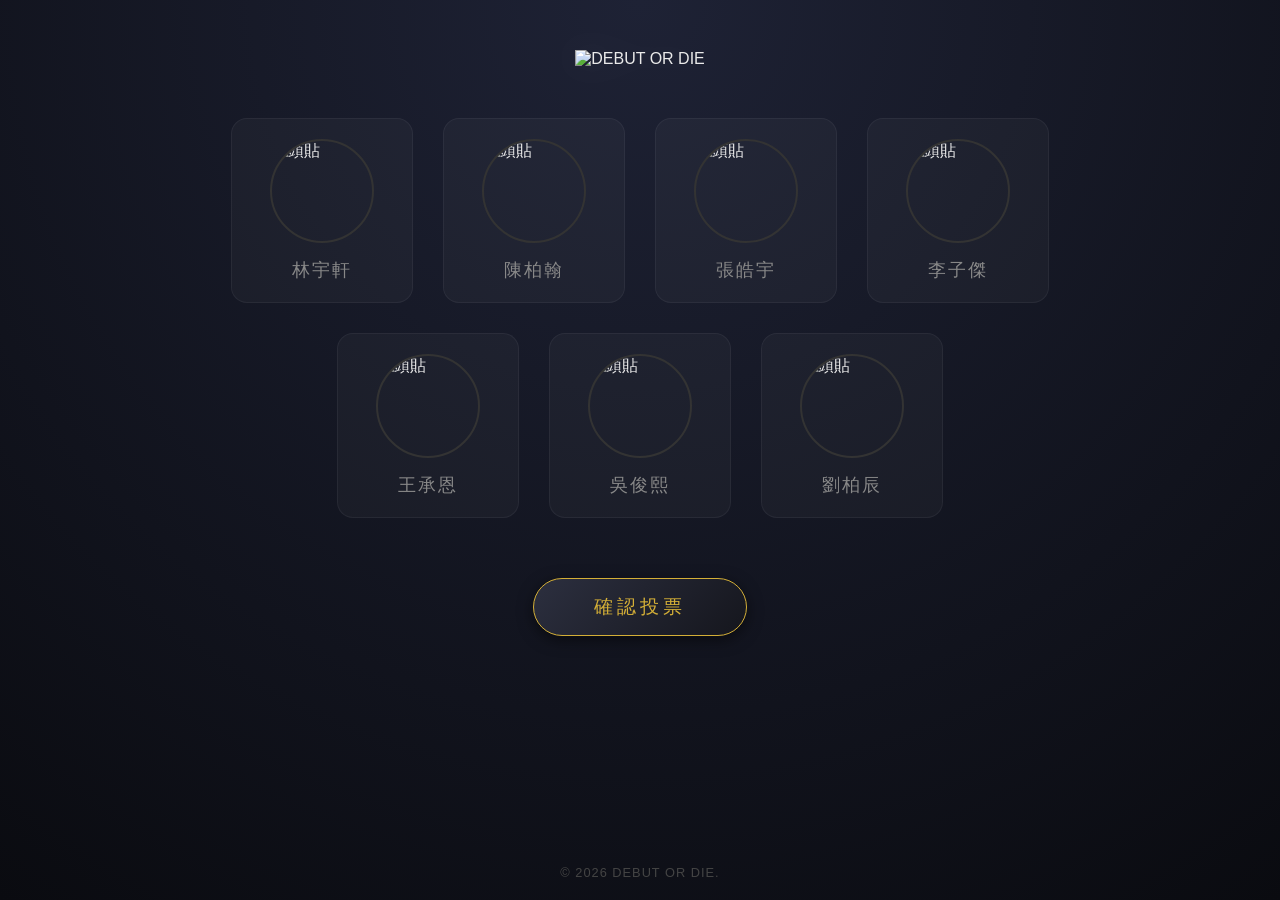
==== index.html @ 465e1728 "Update index.html" ====
<!DOCTYPE html>
<html lang="zh-TW">
<head>
    <meta charset="UTF-8">
    <meta name="viewport" content="width=device-width, initial-scale=1.0">
    <title>DEBUT OR DIE - 官方投票通道</title>
    <style>
        /* 全局設定與高級深色背景 */
        body {
            margin: 0;
            padding: 0;
            background: radial-gradient(circle at top, #1e2235, #0a0b10);
            color: #eaeaea;
            font-family: 'Helvetica Neue', 'PingFang TC', '微軟正黑體', sans-serif;
            min-height: 100vh;
            display: flex;
            flex-direction: column;
            align-items: center;
        }

        /* 頂部 Logo */
        .logo-container {
            margin-top: 50px;
            margin-bottom: 30px;
            text-align: center;
        }
        .logo-container img {
            max-width: 350px;
            width: 90%;
            filter: drop-shadow(0 0 20px rgba(255, 255, 255, 0.1));
        }

        /* 投票區塊 */
        .voting-grid {
            display: flex;
            flex-wrap: wrap;
            justify-content: center;
            gap: 30px;
            max-width: 900px;
            padding: 20px;
        }

        /* 練習生卡片 */
        .candidate {
            display: flex;
            flex-direction: column;
            align-items: center;
            background: rgba(255, 255, 255, 0.03);
            border: 1px solid rgba(255, 255, 255, 0.05);
            border-radius: 16px;
            padding: 20px;
            cursor: pointer;
            width: 140px;
            transition: all 0.4s cubic-bezier(0.25, 0.8, 0.25, 1);
        }

        /* 頭貼 */
        .avatar {
            width: 100px;
            height: 100px;
            border-radius: 50%;
            object-fit: cover;
            border: 2px solid #333;
            margin-bottom: 15px;
            transition: all 0.3s ease;
            filter: grayscale(30%);
        }

        /* 名字 */
        .name {
            font-size: 1.1rem;
            letter-spacing: 2px;
            font-weight: 500;
            color: #888;
            transition: all 0.3s ease;
        }

        /* 🎯 選中狀態：深色陰影與高光 */
        .candidate.selected {
            background: rgba(10, 15, 30, 0.8);
            border-color: rgba(255, 255, 255, 0.2);
            transform: translateY(-5px) scale(1.05);
            /* 深色立體陰影 */
            box-shadow: 
                0 15px 35px rgba(0, 0, 0, 0.9), 
                inset 0 0 20px rgba(0, 0, 0, 0.8);
        }

        .candidate.selected .avatar {
            border-color: #d4af37; /* 質感金色邊框 */
            filter: grayscale(0%);
            box-shadow: 0 0 15px rgba(212, 175, 55, 0.4);
        }

        .candidate.selected .name {
            color: #fff;
            text-shadow: 0 0 8px rgba(255, 255, 255, 0.5);
            font-weight: bold;
        }

        /* 懸停效果 (未選中時) */
        .candidate:hover:not(.selected) {
            background: rgba(255, 255, 255, 0.08);
            transform: translateY(-2px);
        }

        /* 送出按鈕 */
        .submit-btn {
            margin-top: 40px;
            margin-bottom: 60px;
            padding: 15px 60px;
            font-size: 1.2rem;
            letter-spacing: 4px;
            background: linear-gradient(135deg, #2c2f3f, #15161d);
            color: #d4af37;
            border: 1px solid #d4af37;
            border-radius: 30px;
            cursor: pointer;
            transition: all 0.3s ease;
            box-shadow: 0 4px 15px rgba(0, 0, 0, 0.5);
        }

        .submit-btn:hover {
            background: linear-gradient(135deg, #383c50, #1b1d26);
            box-shadow: 0 0 20px rgba(212, 175, 55, 0.3);
            transform: scale(1.02);
        }
        
        .submit-btn:disabled {
            background: #222;
            color: #555;
            border-color: #333;
            cursor: not-allowed;
            box-shadow: none;
            transform: none;
        }

        /* 底部與隱藏機關 */
        .footer {
            margin-top: auto;
            padding-bottom: 20px;
            font-size: 0.8rem;
            color: #444;
            letter-spacing: 1px;
        }

        .secret-trigger {
            cursor: default;
            user-select: none;
        }
    </style>
</head>
<body>

    <!-- 頂部 Logo 區塊 -->
    <div class="logo-container">
        <img src="image_b3a477.png" alt="DEBUT OR DIE">
    </div>

    <!-- 7位練習生投票區 -->
    <div class="voting-grid">
        <div class="candidate" onclick="toggleSelection(this, '林宇軒')">
            <img src="https://images.unsplash.com/photo-1506794778202-cad84cf45f1d?w=200&h=200&fit=crop" class="avatar" alt="頭貼">
            <div class="name">林宇軒</div>
        </div>
        <div class="candidate" onclick="toggleSelection(this, '陳柏翰')">
            <img src="https://images.unsplash.com/photo-1500648767791-00dcc994a43e?w=200&h=200&fit=crop" class="avatar" alt="頭貼">
            <div class="name">陳柏翰</div>
        </div>
        <div class="candidate" onclick="toggleSelection(this, '張皓宇')">
            <img src="https://images.unsplash.com/photo-1519085360753-af0119f7cbe7?w=200&h=200&fit=crop" class="avatar" alt="頭貼">
            <div class="name">張皓宇</div>
        </div>
        <div class="candidate" onclick="toggleSelection(this, '李子傑')">
            <img src="https://images.unsplash.com/photo-1492562080023-ab3db95bfbce?w=200&h=200&fit=crop" class="avatar" alt="頭貼">
            <div class="name">李子傑</div>
        </div>
        <div class="candidate" onclick="toggleSelection(this, '王承恩')">
            <img src="https://images.unsplash.com/photo-1539571696357-5a69c17a67c6?w=200&h=200&fit=crop" class="avatar" alt="頭貼">
            <div class="name">王承恩</div>
        </div>
        <div class="candidate" onclick="toggleSelection(this, '吳俊熙')">
            <img src="https://images.unsplash.com/photo-1507003211169-0a1dd7228f2d?w=200&h=200&fit=crop" class="avatar" alt="頭貼">
            <div class="name">吳俊熙</div>
        </div>
        <div class="candidate" onclick="toggleSelection(this, '劉柏辰')">
            <img src="https://images.unsplash.com/photo-1480455624313-e29b44bbfde1?w=200&h=200&fit=crop" class="avatar" alt="頭貼">
            <div class="name">劉柏辰</div>
        </div>
    </div>

    <!-- 送出按鈕 -->
    <button class="submit-btn" onclick="submitVote()">確認投票</button>

    <!-- 底部版權宣告與隱藏機關 -->
    <div class="footer">
        © 2026 DEBUT OR DIE<span class="secret-trigger" id="secretDot">.</span>
    </div>

    <!-- 🌟 這裡是 Firebase 連線的核心邏輯 -->
    <script type="module">
        // 使用 CDN 載入 Firebase (採用最新 v12 版本相容寫法)
        import { initializeApp } from "https://www.gstatic.com/firebasejs/12.19.0/firebase-app.js";
        import { getFirestore, collection, addDoc } from "https://www.gstatic.com/firebasejs/12.19.0/firebase-firestore.js";

        // ⚠️⚠️⚠️ 請將這裡替換成你在 Firebase 後台取得的專屬設定檔！⚠️⚠️⚠️
        const firebaseConfig = {
        apiKey: "AIzaSyBHLaB5pg-7MFIUg1QnUjP2rWFTmsaTjss",
        authDomain: "debut-or-die-vote.firebaseapp.com",
        projectId: "debut-or-die-vote",
        storageBucket: "debut-or-die-vote.firebasestorage.app",
        messagingSenderId: "1015987389069",
        appId: "1:1015987389069:web:52bd3bdf02e246028b58c4",
        measurementId: "G-8W7WJYM8WP"
       };

        // 初始化 Firebase
        const app = initializeApp(firebaseConfig);
        const db = getFirestore(app);

        // 網頁互動變數
        let selectedCandidate = null;

        // 綁定點擊事件到全域 (因為使用 type="module")
        window.toggleSelection = function(element, name) {
            const allCandidates = document.querySelectorAll('.candidate');
            allCandidates.forEach(el => el.classList.remove('selected'));
            element.classList.add('selected');
            selectedCandidate = name;
        }

        // 送出選票寫入資料庫
        window.submitVote = async function() {
            if (!selectedCandidate) {
                alert("請先選擇一位練習生！");
                return;
            }

            const btn = document.querySelector('.submit-btn');
            const originalText = btn.innerText;

            try {
                // 狀態改為傳送中
                btn.innerText = "投票傳送中...";
                btn.disabled = true;

                // 將票數寫入 Firebase 的 "votes" 集合中
                await addDoc(collection(db, "votes"), {
                    selection: selectedCandidate,
                    timestamp: new Date()
                });
                
                alert(`投票成功！您已將寶貴的一票投給了：${selectedCandidate}`);
                
                // 投完票後狀態
                btn.innerText = "已完成投票";
                selectedCandidate = null;
                document.querySelectorAll('.candidate').forEach(el => {
                    el.classList.remove('selected');
                    el.style.pointerEvents = 'none'; // 讓選項不能再被點擊
                });

            } catch (e) {
                console.error("投票失敗: ", e);
                alert("連線發生錯誤，請稍後再試！或請檢查 Firebase 設定是否正確。");
                btn.innerText = originalText;
                btn.disabled = false;
            }
        }

        // 🕵️‍♂️️ 隱藏後台登入機關 (連點3次句號觸發)
        let clickCount = 0;
        let clickTimer;
        document.getElementById('secretDot').addEventListener('click', function(e) {
            clickCount++;
            if (clickCount === 1) {
                clickTimer = setTimeout(() => { clickCount = 0; }, 1000);
            }
            if (clickCount === 3) {
                clearTimeout(clickTimer);
                clickCount = 0;
                const password = prompt("⚠️ 系統後台管理\n請輸入存取密碼：");
                if (password === "admin123") {
                    alert("登入成功！即將為您開啟資料庫。");
                    // 密碼正確直接帶往 Firebase 控制台
                    window.open("https://console.firebase.google.com/", "_blank");
                } else if (password !== null) {
                    alert("密碼錯誤，拒絕存取。");
                }
            }
        });
    </script>
</body>
</html>
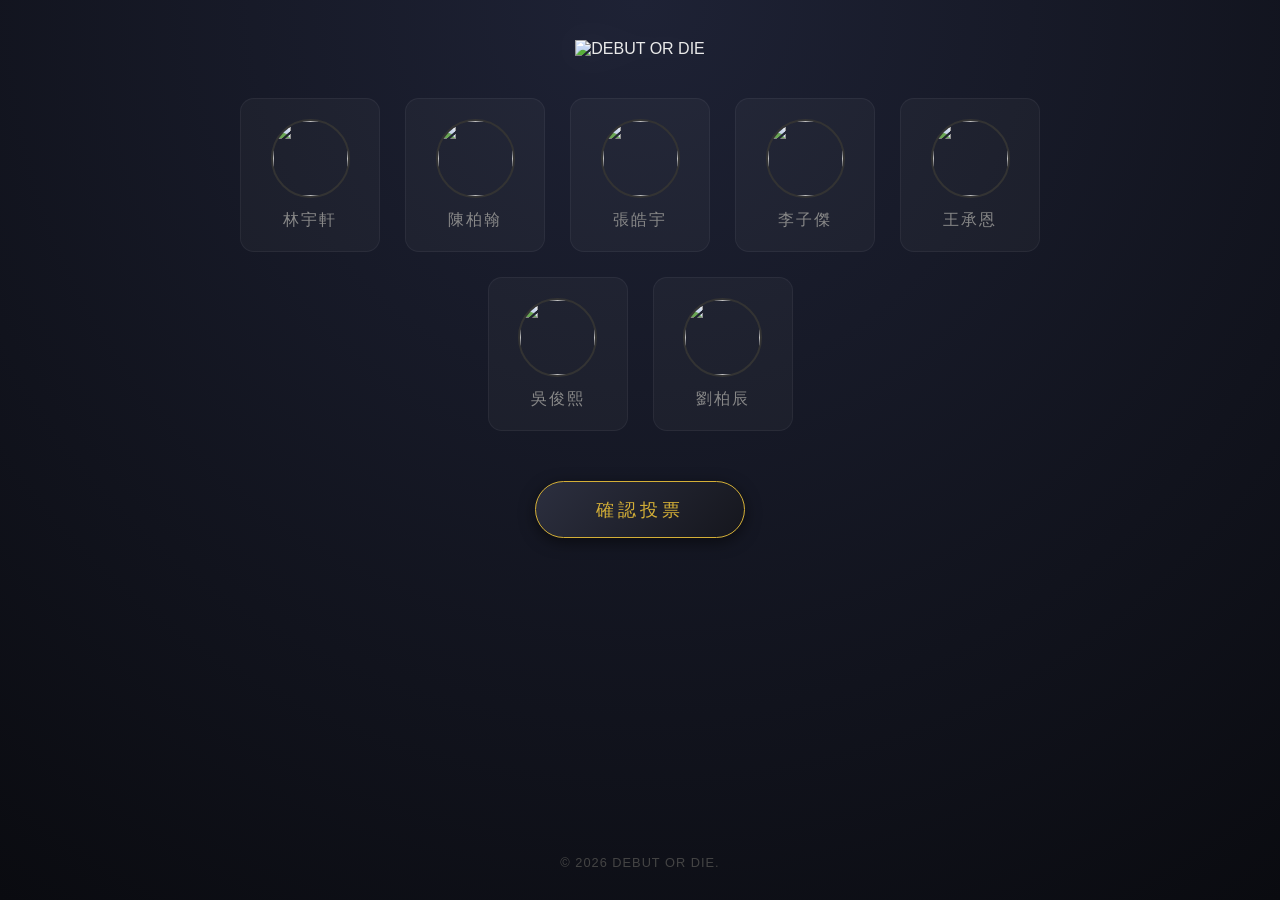
==== commit 97be2ade: "Update index.html" ====
--- a/index.html
+++ b/index.html
@@ -2,31 +2,36 @@
 <html lang="zh-TW">
 <head>
     <meta charset="UTF-8">
-    <meta name="viewport" content="width=device-width, initial-scale=1.0">
+    <meta name="viewport" content="width=device-width, initial-scale=1.0, maximum-scale=1.0, user-scalable=no">
     <title>DEBUT OR DIE - 官方投票通道</title>
+    <!-- 引入 Chart.js 畫圖表 -->
+    <script src="https://cdn.jsdelivr.net/npm/chart.js"></script>
     <style>
         /* 全局設定與高級深色背景 */
         body {
             margin: 0;
             padding: 0;
             background: radial-gradient(circle at top, #1e2235, #0a0b10);
+            background-attachment: fixed;
             color: #eaeaea;
             font-family: 'Helvetica Neue', 'PingFang TC', '微軟正黑體', sans-serif;
             min-height: 100vh;
             display: flex;
             flex-direction: column;
             align-items: center;
+            overflow-x: hidden;
         }
 
         /* 頂部 Logo */
         .logo-container {
-            margin-top: 50px;
-            margin-bottom: 30px;
+            margin-top: 40px;
+            margin-bottom: 20px;
             text-align: center;
+            width: 100%;
         }
         .logo-container img {
-            max-width: 350px;
-            width: 90%;
+            max-width: 320px;
+            width: 85%;
             filter: drop-shadow(0 0 20px rgba(255, 255, 255, 0.1));
         }
 
@@ -35,9 +40,11 @@
             display: flex;
             flex-wrap: wrap;
             justify-content: center;
-            gap: 30px;
+            gap: 12px;
+            width: 100%;
             max-width: 900px;
-            padding: 20px;
+            padding: 15px;
+            box-sizing: border-box;
         }
 
         /* 練習生卡片 */
@@ -47,49 +54,47 @@
             align-items: center;
             background: rgba(255, 255, 255, 0.03);
             border: 1px solid rgba(255, 255, 255, 0.05);
-            border-radius: 16px;
-            padding: 20px;
+            border-radius: 14px;
+            padding: 15px 5px;
             cursor: pointer;
-            width: 140px;
-            transition: all 0.4s cubic-bezier(0.25, 0.8, 0.25, 1);
-        }
-
-        /* 頭貼 */
+            width: calc(50% - 6px); 
+            max-width: 160px;
+            box-sizing: border-box;
+            transition: all 0.3s cubic-bezier(0.25, 0.8, 0.25, 1);
+            -webkit-tap-highlight-color: transparent;
+            user-select: none; 
+        }
+
         .avatar {
-            width: 100px;
-            height: 100px;
+            width: 75px;
+            height: 75px;
             border-radius: 50%;
             object-fit: cover;
             border: 2px solid #333;
-            margin-bottom: 15px;
+            margin-bottom: 12px;
             transition: all 0.3s ease;
             filter: grayscale(30%);
         }
 
-        /* 名字 */
         .name {
-            font-size: 1.1rem;
+            font-size: 1rem;
             letter-spacing: 2px;
             font-weight: 500;
             color: #888;
             transition: all 0.3s ease;
         }
 
-        /* 🎯 選中狀態：深色陰影與高光 */
         .candidate.selected {
-            background: rgba(10, 15, 30, 0.8);
+            background: rgba(10, 15, 30, 0.85);
             border-color: rgba(255, 255, 255, 0.2);
-            transform: translateY(-5px) scale(1.05);
-            /* 深色立體陰影 */
-            box-shadow: 
-                0 15px 35px rgba(0, 0, 0, 0.9), 
-                inset 0 0 20px rgba(0, 0, 0, 0.8);
+            transform: translateY(-4px) scale(1.02);
+            box-shadow: 0 12px 25px rgba(0, 0, 0, 0.9), inset 0 0 15px rgba(0, 0, 0, 0.8);
         }
 
         .candidate.selected .avatar {
-            border-color: #d4af37; /* 質感金色邊框 */
+            border-color: #d4af37;
             filter: grayscale(0%);
-            box-shadow: 0 0 15px rgba(212, 175, 55, 0.4);
+            box-shadow: 0 0 15px rgba(212, 175, 55, 0.5);
         }
 
         .candidate.selected .name {
@@ -98,18 +103,14 @@
             font-weight: bold;
         }
 
-        /* 懸停效果 (未選中時) */
-        .candidate:hover:not(.selected) {
-            background: rgba(255, 255, 255, 0.08);
-            transform: translateY(-2px);
-        }
-
         /* 送出按鈕 */
         .submit-btn {
-            margin-top: 40px;
-            margin-bottom: 60px;
-            padding: 15px 60px;
-            font-size: 1.2rem;
+            margin-top: 30px;
+            margin-bottom: 40px;
+            width: 85%;
+            max-width: 350px;
+            padding: 16px 0;
+            font-size: 1.15rem;
             letter-spacing: 4px;
             background: linear-gradient(135deg, #2c2f3f, #15161d);
             color: #d4af37;
@@ -118,35 +119,65 @@
             cursor: pointer;
             transition: all 0.3s ease;
             box-shadow: 0 4px 15px rgba(0, 0, 0, 0.5);
-        }
-
-        .submit-btn:hover {
-            background: linear-gradient(135deg, #383c50, #1b1d26);
-            box-shadow: 0 0 20px rgba(212, 175, 55, 0.3);
-            transform: scale(1.02);
-        }
-        
+            -webkit-tap-highlight-color: transparent;
+        }
+
+        .submit-btn:active { transform: scale(0.97); }
         .submit-btn:disabled {
-            background: #222;
-            color: #555;
-            border-color: #333;
-            cursor: not-allowed;
-            box-shadow: none;
-            transform: none;
-        }
-
-        /* 底部與隱藏機關 */
+            background: #222; color: #555; border-color: #333;
+            cursor: not-allowed; box-shadow: none; transform: none;
+        }
+
         .footer {
             margin-top: auto;
-            padding-bottom: 20px;
+            padding-bottom: 30px;
             font-size: 0.8rem;
             color: #444;
             letter-spacing: 1px;
         }
-
-        .secret-trigger {
-            cursor: default;
-            user-select: none;
+        .secret-trigger { cursor: default; user-select: none; }
+
+        /* 📊 隱藏的後台數據面板 (預設隱藏) */
+        #adminPanel {
+            display: none; /* 預設隱藏 */
+            position: fixed;
+            top: 0; left: 0; width: 100%; height: 100%;
+            background: rgba(10, 11, 16, 0.98);
+            z-index: 9999;
+            flex-direction: column;
+            align-items: center;
+            justify-content: center;
+            padding: 20px;
+            box-sizing: border-box;
+        }
+        .admin-header {
+            color: #d4af37;
+            font-size: 1.5rem;
+            margin-bottom: 20px;
+            letter-spacing: 3px;
+        }
+        .chart-container {
+            width: 100%;
+            max-width: 500px;
+            background: rgba(255, 255, 255, 0.05);
+            padding: 15px;
+            border-radius: 15px;
+            border: 1px solid rgba(212, 175, 55, 0.3);
+        }
+        .close-admin-btn {
+            margin-top: 30px;
+            padding: 10px 30px;
+            background: transparent;
+            color: #aaa;
+            border: 1px solid #555;
+            border-radius: 20px;
+            font-size: 1rem;
+        }
+
+        @media (min-width: 600px) {
+            .voting-grid { gap: 25px; padding: 20px; }
+            .candidate { width: 140px; padding: 20px; }
+            .submit-btn { width: auto; padding: 15px 60px; }
         }
     </style>
 </head>
@@ -160,115 +191,106 @@
     <!-- 7位練習生投票區 -->
     <div class="voting-grid">
         <div class="candidate" onclick="toggleSelection(this, '林宇軒')">
-            <img src="https://images.unsplash.com/photo-1506794778202-cad84cf45f1d?w=200&h=200&fit=crop" class="avatar" alt="頭貼">
+            <img src="https://images.unsplash.com/photo-1506794778202-cad84cf45f1d?w=200&h=200&fit=crop" class="avatar">
             <div class="name">林宇軒</div>
         </div>
         <div class="candidate" onclick="toggleSelection(this, '陳柏翰')">
-            <img src="https://images.unsplash.com/photo-1500648767791-00dcc994a43e?w=200&h=200&fit=crop" class="avatar" alt="頭貼">
+            <img src="https://images.unsplash.com/photo-1500648767791-00dcc994a43e?w=200&h=200&fit=crop" class="avatar">
             <div class="name">陳柏翰</div>
         </div>
         <div class="candidate" onclick="toggleSelection(this, '張皓宇')">
-            <img src="https://images.unsplash.com/photo-1519085360753-af0119f7cbe7?w=200&h=200&fit=crop" class="avatar" alt="頭貼">
+            <img src="https://images.unsplash.com/photo-1519085360753-af0119f7cbe7?w=200&h=200&fit=crop" class="avatar">
             <div class="name">張皓宇</div>
         </div>
         <div class="candidate" onclick="toggleSelection(this, '李子傑')">
-            <img src="https://images.unsplash.com/photo-1492562080023-ab3db95bfbce?w=200&h=200&fit=crop" class="avatar" alt="頭貼">
+            <img src="https://images.unsplash.com/photo-1492562080023-ab3db95bfbce?w=200&h=200&fit=crop" class="avatar">
             <div class="name">李子傑</div>
         </div>
         <div class="candidate" onclick="toggleSelection(this, '王承恩')">
-            <img src="https://images.unsplash.com/photo-1539571696357-5a69c17a67c6?w=200&h=200&fit=crop" class="avatar" alt="頭貼">
+            <img src="https://images.unsplash.com/photo-1539571696357-5a69c17a67c6?w=200&h=200&fit=crop" class="avatar">
             <div class="name">王承恩</div>
         </div>
         <div class="candidate" onclick="toggleSelection(this, '吳俊熙')">
-            <img src="https://images.unsplash.com/photo-1507003211169-0a1dd7228f2d?w=200&h=200&fit=crop" class="avatar" alt="頭貼">
+            <img src="https://images.unsplash.com/photo-1507003211169-0a1dd7228f2d?w=200&h=200&fit=crop" class="avatar">
             <div class="name">吳俊熙</div>
         </div>
         <div class="candidate" onclick="toggleSelection(this, '劉柏辰')">
-            <img src="https://images.unsplash.com/photo-1480455624313-e29b44bbfde1?w=200&h=200&fit=crop" class="avatar" alt="頭貼">
+            <img src="https://images.unsplash.com/photo-1480455624313-e29b44bbfde1?w=200&h=200&fit=crop" class="avatar">
             <div class="name">劉柏辰</div>
         </div>
     </div>
 
-    <!-- 送出按鈕 -->
     <button class="submit-btn" onclick="submitVote()">確認投票</button>
 
-    <!-- 底部版權宣告與隱藏機關 -->
     <div class="footer">
         © 2026 DEBUT OR DIE<span class="secret-trigger" id="secretDot">.</span>
     </div>
 
-    <!-- 🌟 這裡是 Firebase 連線的核心邏輯 -->
+    <!-- 📊 隱藏的後台數據面板 -->
+    <div id="adminPanel">
+        <div class="admin-header">即時得票數據</div>
+        <div class="chart-container">
+            <canvas id="voteChart"></canvas>
+        </div>
+        <button class="close-admin-btn" onclick="closeAdminPanel()">關閉面板</button>
+    </div>
+
+    <!-- 🌟 Firebase 連線邏輯 -->
     <script type="module">
-        // 使用 CDN 載入 Firebase (採用最新 v12 版本相容寫法)
+        // 注意：這裡多引入了 getDocs 來讀取資料庫
         import { initializeApp } from "https://www.gstatic.com/firebasejs/12.19.0/firebase-app.js";
-        import { getFirestore, collection, addDoc } from "https://www.gstatic.com/firebasejs/12.19.0/firebase-firestore.js";
-
-        // ⚠️⚠️⚠️ 請將這裡替換成你在 Firebase 後台取得的專屬設定檔！⚠️⚠️⚠️
+        import { getFirestore, collection, addDoc, getDocs } from "https://www.gstatic.com/firebasejs/12.19.0/firebase-firestore.js";
+
+        // ⚠️⚠️⚠️ 記得填入你的設定檔 ⚠️⚠️⚠️
         const firebaseConfig = {
-        apiKey: "AIzaSyBHLaB5pg-7MFIUg1QnUjP2rWFTmsaTjss",
-        authDomain: "debut-or-die-vote.firebaseapp.com",
-        projectId: "debut-or-die-vote",
-        storageBucket: "debut-or-die-vote.firebasestorage.app",
-        messagingSenderId: "1015987389069",
-        appId: "1:1015987389069:web:52bd3bdf02e246028b58c4",
-        measurementId: "G-8W7WJYM8WP"
-       };
-
-        // 初始化 Firebase
+            apiKey: "請填入你的_API_KEY",
+            authDomain: "請填入你的_AUTH_DOMAIN",
+            projectId: "請填入你的_PROJECT_ID",
+            storageBucket: "請填入你的_STORAGE_BUCKET",
+            messagingSenderId: "請填入你的_SENDER_ID",
+            appId: "請填入你的_APP_ID"
+        };
+
         const app = initializeApp(firebaseConfig);
         const db = getFirestore(app);
-
-        // 網頁互動變數
         let selectedCandidate = null;
-
-        // 綁定點擊事件到全域 (因為使用 type="module")
+        let myChart = null; // 儲存圖表實例
+
         window.toggleSelection = function(element, name) {
             const allCandidates = document.querySelectorAll('.candidate');
             allCandidates.forEach(el => el.classList.remove('selected'));
             element.classList.add('selected');
             selectedCandidate = name;
-        }
-
-        // 送出選票寫入資料庫
+            if (navigator.vibrate) navigator.vibrate(50);
+        }
+
         window.submitVote = async function() {
-            if (!selectedCandidate) {
-                alert("請先選擇一位練習生！");
-                return;
-            }
-
+            if (!selectedCandidate) { alert("請先選擇一位練習生！"); return; }
             const btn = document.querySelector('.submit-btn');
             const originalText = btn.innerText;
-
             try {
-                // 狀態改為傳送中
                 btn.innerText = "投票傳送中...";
                 btn.disabled = true;
-
-                // 將票數寫入 Firebase 的 "votes" 集合中
                 await addDoc(collection(db, "votes"), {
                     selection: selectedCandidate,
                     timestamp: new Date()
                 });
-                
                 alert(`投票成功！您已將寶貴的一票投給了：${selectedCandidate}`);
-                
-                // 投完票後狀態
                 btn.innerText = "已完成投票";
                 selectedCandidate = null;
                 document.querySelectorAll('.candidate').forEach(el => {
                     el.classList.remove('selected');
-                    el.style.pointerEvents = 'none'; // 讓選項不能再被點擊
+                    el.style.pointerEvents = 'none'; 
                 });
-
             } catch (e) {
                 console.error("投票失敗: ", e);
-                alert("連線發生錯誤，請稍後再試！或請檢查 Firebase 設定是否正確。");
+                alert("連線發生錯誤，請稍後再試！");
                 btn.innerText = originalText;
                 btn.disabled = false;
             }
         }
 
-        // 🕵️‍♂️️ 隱藏後台登入機關 (連點3次句號觸發)
+        // 🕵️‍♂ 隱藏後台登入機關 
         let clickCount = 0;
         let clickTimer;
         document.getElementById('secretDot').addEventListener('click', function(e) {
@@ -281,14 +303,84 @@
                 clickCount = 0;
                 const password = prompt("⚠️ 系統後台管理\n請輸入存取密碼：");
                 if (password === "admin123") {
-                    alert("登入成功！即將為您開啟資料庫。");
-                    // 密碼正確直接帶往 Firebase 控制台
-                    window.open("https://console.firebase.google.com/", "_blank");
+                    loadAdminData(); // 密碼正確，開始抓資料畫圖
                 } else if (password !== null) {
                     alert("密碼錯誤，拒絕存取。");
                 }
             }
         });
+
+        // 關閉圖表面板
+        window.closeAdminPanel = function() {
+            document.getElementById('adminPanel').style.display = 'none';
+        }
+
+        // 📊 撈取 Firebase 資料並畫圖
+        async function loadAdminData() {
+            // 顯示載入中的黑畫面
+            document.getElementById('adminPanel').style.display = 'flex';
+            
+            try {
+                const querySnapshot = await getDocs(collection(db, "votes"));
+                
+                // 統計票數
+                let voteCounts = {
+                    '林宇軒': 0, '陳柏翰': 0, '張皓宇': 0, '李子傑': 0, 
+                    '王承恩': 0, '吳俊熙': 0, '劉柏辰': 0
+                };
+                
+                querySnapshot.forEach((doc) => {
+                    const data = doc.data();
+                    if (voteCounts[data.selection] !== undefined) {
+                        voteCounts[data.selection]++;
+                    }
+                });
+
+                // 準備 Chart.js 需要的資料格式
+                const labels = Object.keys(voteCounts);
+                const data = Object.values(voteCounts);
+
+                // 如果之前有畫過圖表，先銷毀才能重畫
+                if (myChart) { myChart.destroy(); }
+
+                const ctx = document.getElementById('voteChart').getContext('2d');
+                
+                // 設定圖表外觀為高級金屬色調
+                Chart.defaults.color = '#ccc';
+                myChart = new Chart(ctx, {
+                    type: 'bar', // 橫向長條圖，適合手機觀看
+                    data: {
+                        labels: labels,
+                        datasets: [{
+                            label: '當前得票數',
+                            data: data,
+                            backgroundColor: 'rgba(212, 175, 55, 0.8)', // 質感金色
+                            borderColor: '#d4af37',
+                            borderWidth: 1,
+                            borderRadius: 4
+                        }]
+                    },
+                    options: {
+                        indexAxis: 'y', // 改為橫向顯示，名字才不會擠在一起
+                        responsive: true,
+                        scales: {
+                            x: { 
+                                beginAtZero: true,
+                                ticks: { stepSize: 1 } // 票數以整數顯示
+                            }
+                        },
+                        plugins: {
+                            legend: { display: false } // 隱藏多餘的圖例標籤
+                        }
+                    }
+                });
+
+            } catch (error) {
+                console.error("抓取資料失敗: ", error);
+                alert("無法讀取資料，請檢查 Firebase 安全規則是否已設為 allow read: if true;");
+                closeAdminPanel();
+            }
+        }
     </script>
 </body>
 </html>
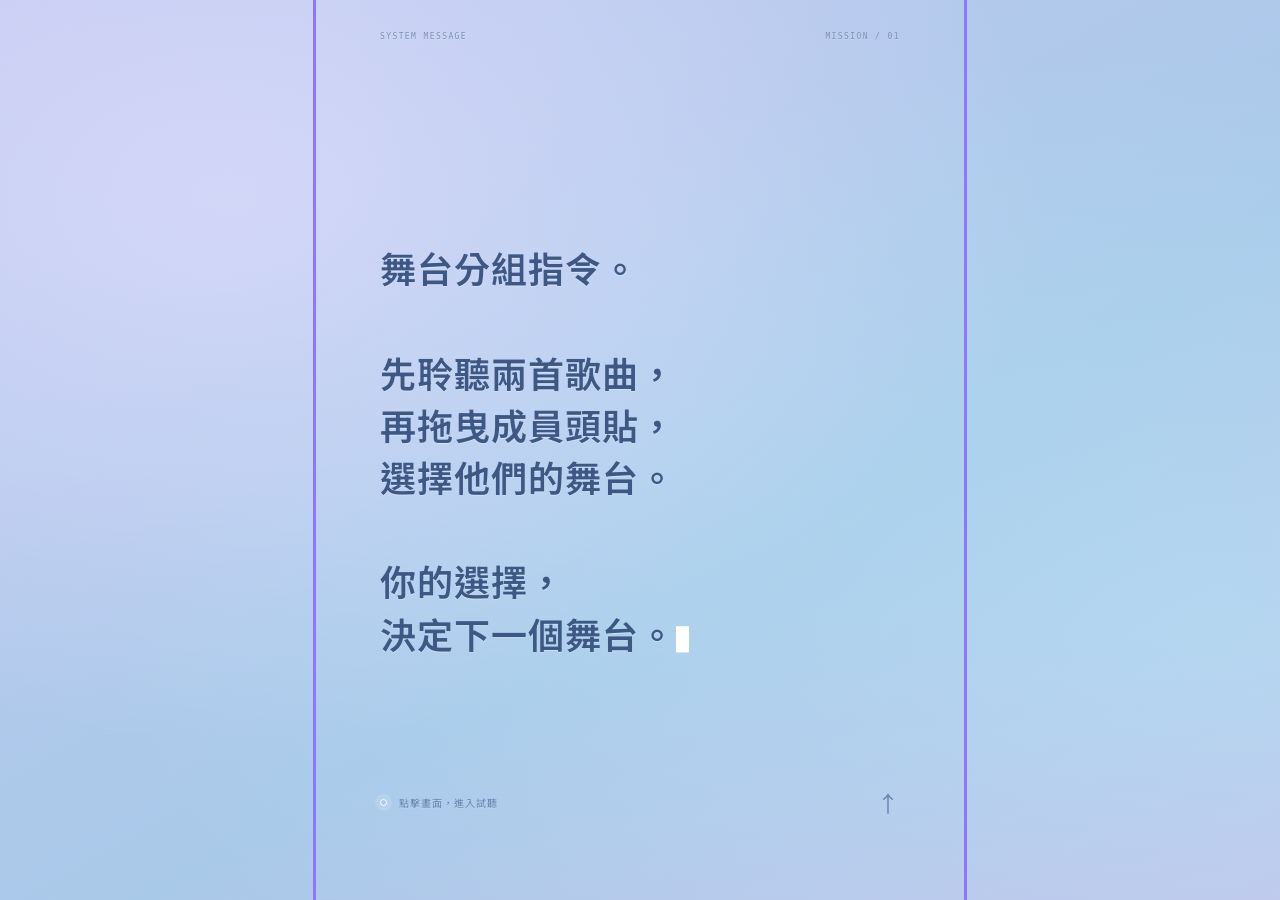
==== commit 2dc7b02e: "Add files via upload" ====
--- a/index.html
+++ b/index.html
@@ -1,386 +1,396 @@
-<!DOCTYPE html>
-<html lang="zh-TW">
-<head>
-    <meta charset="UTF-8">
-    <meta name="viewport" content="width=device-width, initial-scale=1.0, maximum-scale=1.0, user-scalable=no">
-    <title>DEBUT OR DIE - 官方投票通道</title>
-    <!-- 引入 Chart.js 畫圖表 -->
-    <script src="https://cdn.jsdelivr.net/npm/chart.js"></script>
-    <style>
-        /* 全局設定與高級深色背景 */
-        body {
-            margin: 0;
-            padding: 0;
-            background: radial-gradient(circle at top, #1e2235, #0a0b10);
-            background-attachment: fixed;
-            color: #eaeaea;
-            font-family: 'Helvetica Neue', 'PingFang TC', '微軟正黑體', sans-serif;
-            min-height: 100vh;
-            display: flex;
-            flex-direction: column;
-            align-items: center;
-            overflow-x: hidden;
-        }
-
-        /* 頂部 Logo */
-        .logo-container {
-            margin-top: 40px;
-            margin-bottom: 20px;
-            text-align: center;
-            width: 100%;
-        }
-        .logo-container img {
-            max-width: 320px;
-            width: 85%;
-            filter: drop-shadow(0 0 20px rgba(255, 255, 255, 0.1));
-        }
-
-        /* 投票區塊 */
-        .voting-grid {
-            display: flex;
-            flex-wrap: wrap;
-            justify-content: center;
-            gap: 12px;
-            width: 100%;
-            max-width: 900px;
-            padding: 15px;
-            box-sizing: border-box;
-        }
-
-        /* 練習生卡片 */
-        .candidate {
-            display: flex;
-            flex-direction: column;
-            align-items: center;
-            background: rgba(255, 255, 255, 0.03);
-            border: 1px solid rgba(255, 255, 255, 0.05);
-            border-radius: 14px;
-            padding: 15px 5px;
-            cursor: pointer;
-            width: calc(50% - 6px); 
-            max-width: 160px;
-            box-sizing: border-box;
-            transition: all 0.3s cubic-bezier(0.25, 0.8, 0.25, 1);
-            -webkit-tap-highlight-color: transparent;
-            user-select: none; 
-        }
-
-        .avatar {
-            width: 75px;
-            height: 75px;
-            border-radius: 50%;
-            object-fit: cover;
-            border: 2px solid #333;
-            margin-bottom: 12px;
-            transition: all 0.3s ease;
-            filter: grayscale(30%);
-        }
-
-        .name {
-            font-size: 1rem;
-            letter-spacing: 2px;
-            font-weight: 500;
-            color: #888;
-            transition: all 0.3s ease;
-        }
-
-        .candidate.selected {
-            background: rgba(10, 15, 30, 0.85);
-            border-color: rgba(255, 255, 255, 0.2);
-            transform: translateY(-4px) scale(1.02);
-            box-shadow: 0 12px 25px rgba(0, 0, 0, 0.9), inset 0 0 15px rgba(0, 0, 0, 0.8);
-        }
-
-        .candidate.selected .avatar {
-            border-color: #d4af37;
-            filter: grayscale(0%);
-            box-shadow: 0 0 15px rgba(212, 175, 55, 0.5);
-        }
-
-        .candidate.selected .name {
-            color: #fff;
-            text-shadow: 0 0 8px rgba(255, 255, 255, 0.5);
-            font-weight: bold;
-        }
-
-        /* 送出按鈕 */
-        .submit-btn {
-            margin-top: 30px;
-            margin-bottom: 40px;
-            width: 85%;
-            max-width: 350px;
-            padding: 16px 0;
-            font-size: 1.15rem;
-            letter-spacing: 4px;
-            background: linear-gradient(135deg, #2c2f3f, #15161d);
-            color: #d4af37;
-            border: 1px solid #d4af37;
-            border-radius: 30px;
-            cursor: pointer;
-            transition: all 0.3s ease;
-            box-shadow: 0 4px 15px rgba(0, 0, 0, 0.5);
-            -webkit-tap-highlight-color: transparent;
-        }
-
-        .submit-btn:active { transform: scale(0.97); }
-        .submit-btn:disabled {
-            background: #222; color: #555; border-color: #333;
-            cursor: not-allowed; box-shadow: none; transform: none;
-        }
-
-        .footer {
-            margin-top: auto;
-            padding-bottom: 30px;
-            font-size: 0.8rem;
-            color: #444;
-            letter-spacing: 1px;
-        }
-        .secret-trigger { cursor: default; user-select: none; }
-
-        /* 📊 隱藏的後台數據面板 (預設隱藏) */
-        #adminPanel {
-            display: none; /* 預設隱藏 */
-            position: fixed;
-            top: 0; left: 0; width: 100%; height: 100%;
-            background: rgba(10, 11, 16, 0.98);
-            z-index: 9999;
-            flex-direction: column;
-            align-items: center;
-            justify-content: center;
-            padding: 20px;
-            box-sizing: border-box;
-        }
-        .admin-header {
-            color: #d4af37;
-            font-size: 1.5rem;
-            margin-bottom: 20px;
-            letter-spacing: 3px;
-        }
-        .chart-container {
-            width: 100%;
-            max-width: 500px;
-            background: rgba(255, 255, 255, 0.05);
-            padding: 15px;
-            border-radius: 15px;
-            border: 1px solid rgba(212, 175, 55, 0.3);
-        }
-        .close-admin-btn {
-            margin-top: 30px;
-            padding: 10px 30px;
-            background: transparent;
-            color: #aaa;
-            border: 1px solid #555;
-            border-radius: 20px;
-            font-size: 1rem;
-        }
-
-        @media (min-width: 600px) {
-            .voting-grid { gap: 25px; padding: 20px; }
-            .candidate { width: 140px; padding: 20px; }
-            .submit-btn { width: auto; padding: 15px 60px; }
-        }
-    </style>
-</head>
-<body>
-
-    <!-- 頂部 Logo 區塊 -->
-    <div class="logo-container">
-        <img src="image_b3a477.png" alt="DEBUT OR DIE">
-    </div>
-
-    <!-- 7位練習生投票區 -->
-    <div class="voting-grid">
-        <div class="candidate" onclick="toggleSelection(this, '林宇軒')">
-            <img src="https://images.unsplash.com/photo-1506794778202-cad84cf45f1d?w=200&h=200&fit=crop" class="avatar">
-            <div class="name">林宇軒</div>
-        </div>
-        <div class="candidate" onclick="toggleSelection(this, '陳柏翰')">
-            <img src="https://images.unsplash.com/photo-1500648767791-00dcc994a43e?w=200&h=200&fit=crop" class="avatar">
-            <div class="name">陳柏翰</div>
-        </div>
-        <div class="candidate" onclick="toggleSelection(this, '張皓宇')">
-            <img src="https://images.unsplash.com/photo-1519085360753-af0119f7cbe7?w=200&h=200&fit=crop" class="avatar">
-            <div class="name">張皓宇</div>
-        </div>
-        <div class="candidate" onclick="toggleSelection(this, '李子傑')">
-            <img src="https://images.unsplash.com/photo-1492562080023-ab3db95bfbce?w=200&h=200&fit=crop" class="avatar">
-            <div class="name">李子傑</div>
-        </div>
-        <div class="candidate" onclick="toggleSelection(this, '王承恩')">
-            <img src="https://images.unsplash.com/photo-1539571696357-5a69c17a67c6?w=200&h=200&fit=crop" class="avatar">
-            <div class="name">王承恩</div>
-        </div>
-        <div class="candidate" onclick="toggleSelection(this, '吳俊熙')">
-            <img src="https://images.unsplash.com/photo-1507003211169-0a1dd7228f2d?w=200&h=200&fit=crop" class="avatar">
-            <div class="name">吳俊熙</div>
-        </div>
-        <div class="candidate" onclick="toggleSelection(this, '劉柏辰')">
-            <img src="https://images.unsplash.com/photo-1480455624313-e29b44bbfde1?w=200&h=200&fit=crop" class="avatar">
-            <div class="name">劉柏辰</div>
-        </div>
-    </div>
-
-    <button class="submit-btn" onclick="submitVote()">確認投票</button>
-
-    <div class="footer">
-        © 2026 DEBUT OR DIE<span class="secret-trigger" id="secretDot">.</span>
-    </div>
-
-    <!-- 📊 隱藏的後台數據面板 -->
-    <div id="adminPanel">
-        <div class="admin-header">即時得票數據</div>
-        <div class="chart-container">
-            <canvas id="voteChart"></canvas>
-        </div>
-        <button class="close-admin-btn" onclick="closeAdminPanel()">關閉面板</button>
-    </div>
-
-    <!-- 🌟 Firebase 連線邏輯 -->
-    <script type="module">
-        // 注意：這裡多引入了 getDocs 來讀取資料庫
-        import { initializeApp } from "https://www.gstatic.com/firebasejs/12.19.0/firebase-app.js";
-        import { getFirestore, collection, addDoc, getDocs } from "https://www.gstatic.com/firebasejs/12.19.0/firebase-firestore.js";
-
-        // ⚠️⚠️⚠️ 記得填入你的設定檔 ⚠️⚠️⚠️
-        const firebaseConfig = {
-            apiKey: "請填入你的_API_KEY",
-            authDomain: "請填入你的_AUTH_DOMAIN",
-            projectId: "請填入你的_PROJECT_ID",
-            storageBucket: "請填入你的_STORAGE_BUCKET",
-            messagingSenderId: "請填入你的_SENDER_ID",
-            appId: "請填入你的_APP_ID"
-        };
-
-        const app = initializeApp(firebaseConfig);
-        const db = getFirestore(app);
-        let selectedCandidate = null;
-        let myChart = null; // 儲存圖表實例
-
-        window.toggleSelection = function(element, name) {
-            const allCandidates = document.querySelectorAll('.candidate');
-            allCandidates.forEach(el => el.classList.remove('selected'));
-            element.classList.add('selected');
-            selectedCandidate = name;
-            if (navigator.vibrate) navigator.vibrate(50);
-        }
-
-        window.submitVote = async function() {
-            if (!selectedCandidate) { alert("請先選擇一位練習生！"); return; }
-            const btn = document.querySelector('.submit-btn');
-            const originalText = btn.innerText;
-            try {
-                btn.innerText = "投票傳送中...";
-                btn.disabled = true;
-                await addDoc(collection(db, "votes"), {
-                    selection: selectedCandidate,
-                    timestamp: new Date()
-                });
-                alert(`投票成功！您已將寶貴的一票投給了：${selectedCandidate}`);
-                btn.innerText = "已完成投票";
-                selectedCandidate = null;
-                document.querySelectorAll('.candidate').forEach(el => {
-                    el.classList.remove('selected');
-                    el.style.pointerEvents = 'none'; 
-                });
-            } catch (e) {
-                console.error("投票失敗: ", e);
-                alert("連線發生錯誤，請稍後再試！");
-                btn.innerText = originalText;
-                btn.disabled = false;
-            }
-        }
-
-        // 🕵️‍♂ 隱藏後台登入機關 
-        let clickCount = 0;
-        let clickTimer;
-        document.getElementById('secretDot').addEventListener('click', function(e) {
-            clickCount++;
-            if (clickCount === 1) {
-                clickTimer = setTimeout(() => { clickCount = 0; }, 1000);
-            }
-            if (clickCount === 3) {
-                clearTimeout(clickTimer);
-                clickCount = 0;
-                const password = prompt("⚠️ 系統後台管理\n請輸入存取密碼：");
-                if (password === "admin123") {
-                    loadAdminData(); // 密碼正確，開始抓資料畫圖
-                } else if (password !== null) {
-                    alert("密碼錯誤，拒絕存取。");
-                }
-            }
-        });
-
-        // 關閉圖表面板
-        window.closeAdminPanel = function() {
-            document.getElementById('adminPanel').style.display = 'none';
-        }
-
-        // 📊 撈取 Firebase 資料並畫圖
-        async function loadAdminData() {
-            // 顯示載入中的黑畫面
-            document.getElementById('adminPanel').style.display = 'flex';
-            
-            try {
-                const querySnapshot = await getDocs(collection(db, "votes"));
-                
-                // 統計票數
-                let voteCounts = {
-                    '林宇軒': 0, '陳柏翰': 0, '張皓宇': 0, '李子傑': 0, 
-                    '王承恩': 0, '吳俊熙': 0, '劉柏辰': 0
-                };
-                
-                querySnapshot.forEach((doc) => {
-                    const data = doc.data();
-                    if (voteCounts[data.selection] !== undefined) {
-                        voteCounts[data.selection]++;
-                    }
-                });
-
-                // 準備 Chart.js 需要的資料格式
-                const labels = Object.keys(voteCounts);
-                const data = Object.values(voteCounts);
-
-                // 如果之前有畫過圖表，先銷毀才能重畫
-                if (myChart) { myChart.destroy(); }
-
-                const ctx = document.getElementById('voteChart').getContext('2d');
-                
-                // 設定圖表外觀為高級金屬色調
-                Chart.defaults.color = '#ccc';
-                myChart = new Chart(ctx, {
-                    type: 'bar', // 橫向長條圖，適合手機觀看
-                    data: {
-                        labels: labels,
-                        datasets: [{
-                            label: '當前得票數',
-                            data: data,
-                            backgroundColor: 'rgba(212, 175, 55, 0.8)', // 質感金色
-                            borderColor: '#d4af37',
-                            borderWidth: 1,
-                            borderRadius: 4
-                        }]
-                    },
-                    options: {
-                        indexAxis: 'y', // 改為橫向顯示，名字才不會擠在一起
-                        responsive: true,
-                        scales: {
-                            x: { 
-                                beginAtZero: true,
-                                ticks: { stepSize: 1 } // 票數以整數顯示
-                            }
-                        },
-                        plugins: {
-                            legend: { display: false } // 隱藏多餘的圖例標籤
-                        }
-                    }
-                });
-
-            } catch (error) {
-                console.error("抓取資料失敗: ", error);
-                alert("無法讀取資料，請檢查 Firebase 安全規則是否已設為 allow read: if true;");
-                closeAdminPanel();
-            }
-        }
-    </script>
-</body>
-</html>
+<!doctype html>
+<html lang="zh-Hant">
+<head>
+  <meta charset="utf-8">
+  <meta name="viewport" content="width=device-width, initial-scale=1">
+  <meta name="theme-color" content="#c0ccec">
+  <meta name="description" content="《患上不出道就會死的病》同人 COS 企劃事前投票：試聽兩首歌曲，為七位成員選擇你最期待的舞台。">
+  <title>偶像股份公司｜事前舞台投票</title>
+  <link rel="preconnect" href="https://fonts.googleapis.com">
+  <link rel="preconnect" href="https://fonts.gstatic.com" crossorigin>
+  <link href="https://fonts.googleapis.com/css2?family=DM+Sans:wght@400;500;600;700&family=Noto+Sans+TC:wght@400;500;600;700;800&family=Playfair+Display:ital,wght@0,500;0,600;0,700;1,500;1,600&display=swap" rel="stylesheet">
+  <style>
+:root{--ink:#eef1ff;--muted:#a0a7c7;--line:#3a4161;--lilac:#c2ccff;--pink:#c4b7f5;--sans:'Noto Sans TC',sans-serif;--latin:'DM Sans',sans-serif;--serif:var(--latin)}
+*{box-sizing:border-box}body{margin:0;background:#060711;color:var(--ink);font-family:var(--sans);-webkit-font-smoothing:antialiased}button,input,select{font:inherit}button{cursor:pointer}button:disabled{cursor:not-allowed}a{color:inherit}button:focus-visible,select:focus-visible,input:focus-visible{outline:3px solid #8f76ff;outline-offset:4px}[hidden]{display:none!important}.wrap{max-width:480px;margin:auto;padding:0 24px;background:#0b0d20}.masthead{max-width:480px;margin:auto;background:#0b0d20}.mast-main{height:78px;display:flex;align-items:center;justify-content:space-between;border-bottom:1px solid var(--line)}.brand img{width:138px;height:38px;display:block}.brand .fallback,.mast-top,.mast-main>.left,.right .round{display:none}.mast-main>.right{font:700 9px var(--latin);letter-spacing:1.5px;color:var(--lilac)}.mast-main>.right:before{content:'';display:inline-block;width:5px;height:5px;border-radius:50%;background:#7658f3;margin-right:6px;box-shadow:0 0 0 4px #7658f311}.hero{padding:30px 0 20px}.section-overline{font:700 9px var(--latin);letter-spacing:2px;color:var(--lilac)}.hero h1{font-size:48px;letter-spacing:-3px;line-height:1.15;margin:20px 0 12px;font-weight:800}.hero h1 em{font-style:normal;color:var(--lilac)}.hero-kicker{font-size:13px;margin:0;color:#b3bbdc}.hero-explain,.hero-stamp,.hero-visual,.steps,.chapter-aside,.record-art,.record-controls,.player-hint,.group-tools,.ballot-info{display:none}main{padding-bottom:12px}.chapter{padding-top:12px}.chapter-title h2{font-size:18px;letter-spacing:-.5px;margin:0 0 8px}.chapter-title>p{font-size:11px;line-height:1.7;color:var(--muted);margin:0 0 18px}.record{padding:18px 0;border-top:1px solid var(--line)}.record-top{display:flex;gap:12px;align-items:center;font:700 8px var(--latin);letter-spacing:1.5px;color:var(--muted)}.record-top .bar{flex:1}.record h3{font:700 25px/1.2 var(--latin);letter-spacing:-1px;margin:8px 0}.record h3 small{font:500 12px var(--sans);letter-spacing:0}.record-sub{font-size:10px;color:var(--muted)}.player-area{margin-top:14px}.player-area iframe{width:100%;height:175px;display:block;border:0;border-radius:14px;background:#11152b}.primary{background:var(--lilac);color:white;border:0;min-height:54px;border-radius:14px;font-size:13px;font-weight:700;padding:16px 20px;transition:transform .2s,box-shadow .2s;box-shadow:0 8px 24px #6c50ec20}.primary:active:not(:disabled){transform:scale(.97)}.primary:disabled{background:#242b44;color:#7582a5;box-shadow:none}.next-step{width:100%;display:flex;justify-content:space-between;margin-top:12px}.next-step span{font-size:20px}.flow-note{font-size:10px;color:var(--muted);text-align:center;margin:12px 0}.back-listen{background:none;border:0;padding:0;margin:12px 0 22px;color:#a8b4d7;font-size:11px}.group-chapter .chapter-title h2{font-size:27px;font-weight:800;letter-spacing:-1px}.group-intro p{font-size:10px;color:var(--muted);margin:0 0 17px;display:flex;gap:4px;align-items:center}.group-intro strong{color:var(--lilac)}.cast-grid{display:grid;grid-template-columns:repeat(4,minmax(0,1fr));gap:18px 9px;padding:10px 0 23px}.cast-card{text-align:center;min-width:0}.cast-number{position:relative;width:60px;height:60px;border-radius:50%;margin:auto;display:grid;place-items:center;font:700 19px var(--latin);color:#bfcdf1;background:linear-gradient(135deg,#3d476d,#191f3a);border:2px solid #8896c3;box-shadow:0 3px 12px #34244712;touch-action:none;user-select:none;cursor:grab;transition:box-shadow .2s,transform .2s}.cast-card[data-choice="bloody-paradise"] .cast-number{background:#3b4a78;color:#deebff;box-shadow:0 0 0 2px #9576ed}.cast-card[data-choice="shangri-la"] .cast-number{background:#4d3e6a;color:#ecddff;box-shadow:0 0 0 2px #d995b4}.member-title{font-size:10px;margin-top:8px;font-weight:600}.coser{font-size:8px;color:var(--muted);margin-top:3px}.picked .cast-number{transform:scale(1.08);box-shadow:0 0 0 3px #8c70f3}.locked{opacity:.7}.stage-grid{display:grid;grid-template-columns:1fr 1fr;gap:12px}.stage-panel{min-height:216px;position:relative;border:1px solid #657cad;border-radius:18px;padding:16px 12px;background:linear-gradient(155deg,#1d2948,#0e1329);transition:transform .2s,box-shadow .2s}.stage-panel[data-song="shangri-la"]{border-color:#8b7eb9;background:linear-gradient(155deg,#2c2445,#151328)}.stage-panel:before{content:'↓';position:absolute;right:12px;bottom:10px;color:#ab9bc6;font-size:18px}.stage-heading{display:flex;justify-content:space-between;font:700 7px var(--latin);letter-spacing:.6px;color:#aabce9}.stage-heading .count{font-size:9px}.stage-panel h3{font:700 18px/1.15 var(--latin);letter-spacing:-.6px;margin:12px 0 16px;min-height:40px}.stage-panel h3 span{display:block;margin-top:4px}.stage-line{height:1px;background:#cdbbe355}.assigned-list{display:flex;flex-wrap:wrap;gap:8px;margin-top:14px;min-height:50px}.stage-avatar{position:relative;width:43px;height:43px;flex:0 0 43px;border-radius:50%;border:2px solid #cbd7ff;background:#586f9f;overflow:hidden;box-shadow:0 2px 6px #52387718;touch-action:none;user-select:none;cursor:grab;animation:land .3s ease}.stage-panel[data-song="shangri-la"] .stage-avatar{background:#80659f}.stage-avatar img{width:100%;height:100%;object-fit:cover;pointer-events:none}.avatar-placeholder{display:block;position:relative;width:100%;height:100%;pointer-events:none}.avatar-placeholder:before{content:'';position:absolute;left:33%;top:18%;width:34%;height:34%;border-radius:50%;background:#fff9}.avatar-placeholder:after{content:'';position:absolute;left:20%;bottom:7%;width:60%;height:37%;border-radius:55% 55% 20% 20%;background:#fff9}.empty{display:none}.stage-panel.drag-over{transform:translateY(-4px);box-shadow:0 0 0 2px #9173df,0 12px 22px #6c50ec20}.stage-panel[data-song="shangri-la"].drag-over{box-shadow:0 0 0 2px #d589ae,0 12px 22px #d589ae25}.drag-ghost{position:fixed;z-index:10000;pointer-events:none;width:60px;height:60px;background:#bda5dc;border:2px solid #8896c3;border-radius:50%;box-shadow:0 12px 30px #34244744;transform:translate(-50%,-50%) scale(1.08);overflow:hidden}.relisten{margin-top:18px}.vinyl-player{display:grid;grid-template-columns:56px minmax(0,1fr) 34px;gap:7px 10px;align-items:center;background:#211e2c;color:#fff;padding:14px;border-radius:17px}.vinyl{width:56px;height:56px;border-radius:50%;display:grid;place-items:center;background:repeating-radial-gradient(circle,#15141a 0px,#15141a 2px,#3a3544 3px,#15141a 4px);border:1px solid #504958;box-shadow:0 3px 8px #0006;animation:spin 4s linear infinite;animation-play-state:paused;position:relative}.vinyl:after{content:'';position:absolute;inset:0;border-radius:50%;background:conic-gradient(transparent,#ffffff18,transparent 30%,transparent 60%,#ffffff22,transparent)}.vinyl-label{width:22px;height:22px;border-radius:50%;background:conic-gradient(#c6a8ff,#f2c3df,#a588d2);display:grid;place-items:center}.vinyl-label:after{content:'';width:4px;height:4px;border-radius:50%;background:#27202d}.playing .vinyl{animation-play-state:running}.deck-caption{display:block;font:500 7px var(--latin);letter-spacing:1.3px;color:#ada2be;margin-bottom:5px}.deck-info select{width:100%;min-height:25px;background:transparent;border:0;color:white;font:600 13px var(--latin);padding:0;cursor:pointer}.deck-info option{background:#211e2c}#deck-artist{font:9px var(--latin);color:#b8afc6}.mini-play{width:34px;height:34px;border:0;background:#cbb6ed;border-radius:50%;color:#332544;font-size:12px}.deck-volume{grid-column:2/4;display:flex;gap:7px;align-items:center;font-size:8px;color:#c3b8d0}.deck-volume input{width:100%;min-width:0;flex:1;height:18px;accent-color:#c9b1ef}.deck-volume output{min-width:24px;font:9px var(--latin)}.mini-progress{grid-column:1/-1;height:2px;background:#50465f;overflow:hidden}.mini-progress span{height:100%;width:0;display:block;background:#ccb4f0}.mini-status{grid-column:1/-1;font-size:10px;color:#ecb3d1;margin:0}.mini-status:empty{display:none}.ballot{margin-top:16px}.ballot .primary{width:100%;display:flex;justify-content:space-between;align-items:center}.feedback{font-size:11px;line-height:1.7;color:var(--muted);margin:10px 0;overflow-wrap:anywhere}.feedback:empty{display:none}.feedback[data-state=error]{color:#ffb5c9}.feedback[data-state=success]{color:#b7e5d8}footer{border-top:1px solid var(--line);padding:22px 0 28px;margin-top:26px;font-size:9px;color:#8992b3;line-height:1.8}footer .end{display:none}
+dialog{border:0;border-radius:24px;width:min(410px,calc(100% - 32px));max-height:85dvh;padding:0;background:#10142c;color:var(--ink);box-shadow:0 25px 100px #20133d44;animation:pop .45s cubic-bezier(.2,1.35,.4,1)}dialog::backdrop{background:#21163377;backdrop-filter:blur(8px)}body:has(dialog[open]){overflow:hidden}.dialog-body{padding:26px}.dialog-top{display:flex;justify-content:space-between;align-items:center}.dialog-eyebrow{font:700 8px var(--latin);letter-spacing:2px;color:var(--lilac)}.dialog-top button{border:0;background:none;font-size:25px;color:#b5c1e0}.dialog-body h2{font-size:26px;letter-spacing:-1px;margin:20px 0 8px}.dialog-body>p{font-size:11px;line-height:1.8;color:var(--muted)}.review-list{margin:22px 0}.review-row{display:flex;gap:12px;border-top:1px solid var(--line);padding:14px 0}.letter{font:700 22px var(--latin);color:var(--lilac)}.review-row b{font:700 15px var(--latin)}.review-row small{display:block;margin-top:6px;font-size:10px;color:var(--muted);line-height:1.8}.dialog-actions{display:flex;gap:10px}.dialog-actions button{flex:1}.secondary{min-height:48px;border:1px solid var(--line);border-radius:12px;background:transparent;color:#b3bfdf;font-size:12px}.receipt{font-size:9px;overflow-wrap:anywhere}.success-mark{display:none}.vote-success .success-mark{display:grid;place-items:center;width:76px;height:76px;margin:24px auto;border-radius:50%;background:var(--lilac);color:white;font-size:36px;box-shadow:0 0 0 12px #6c50ec0c;animation:pop .6s cubic-bezier(.2,1.4,.4,1)}.vote-success .review-list,.vote-success #confirm-btn{display:none}.vote-success .dialog-body{text-align:center}.flow-enter{animation:rise .65s cubic-bezier(.2,.8,.2,1) both}.flow-enter .cast-card{animation:rise .5s .12s both}.flow-enter .cast-card:nth-child(2n){animation-delay:.2s}.flow-enter .cast-card:nth-child(3n){animation-delay:.28s}@keyframes rise{from{opacity:0;transform:translateY(55px);filter:blur(4px)}to{opacity:1;transform:none;filter:none}}@keyframes pop{from{opacity:0;transform:translateY(25px) scale(.85)}to{opacity:1;transform:none}}@keyframes land{from{transform:scale(.6);opacity:0}to{transform:scale(1);opacity:1}}@keyframes spin{to{transform:rotate(360deg)}}
+@media(min-width:520px){body{padding:24px 0}.masthead{border-radius:26px 26px 0 0}body>.wrap{border-radius:0 0 26px 26px}}
+@media(max-width:360px){.wrap{padding:0 18px}.cast-number{width:54px;height:54px}.stage-avatar{width:38px;height:38px;flex-basis:38px}.stage-panel{padding:14px 10px}.stage-panel h3{font-size:16px}.vinyl-player{padding:12px;gap:6px 8px}}
+@media(prefers-reduced-motion:reduce){*,*:before,*:after{animation:none!important;transition:none!important}}
+
+/* Keep the monitor immediately beneath two equal, stable stage panels. */
+.cast-number{overflow:hidden}.cast-number .avatar-placeholder:before{background:#ffffffb8}.cast-number .avatar-placeholder:after{background:#ffffffb0}
+.stage-grid{align-items:stretch}.stage-panel{height:242px;min-height:242px;display:grid;grid-template-rows:16px 48px 1px minmax(0,1fr);gap:8px;overflow:hidden}.stage-panel:before{display:none}.stage-panel h3{margin:0;min-height:0;align-self:center}.assigned-list{display:grid;grid-template-columns:repeat(3,minmax(0,1fr));grid-auto-rows:34px;gap:8px 5px;margin:0;min-height:0;align-content:start;justify-items:center;overflow-y:auto;overscroll-behavior:contain}.stage-avatar{width:34px;height:34px;flex:none}.relisten{margin:12px 0 0}.ballot{margin-top:12px}.hero h1{line-height:1.15;letter-spacing:-2px}.hero-kicker{font-size:12px}.brand img{width:154px;height:40px}
+@media(max-width:360px){.stage-panel{padding:14px 10px}.assigned-list{grid-auto-rows:30px;gap:7px 4px}.stage-avatar{width:30px;height:30px}}
+
+/* Blue-white broadcast stage, based on the supplied visual reference. */
+:root{color-scheme:dark}body{background:radial-gradient(ellipse at 50% 0,#29305d88,transparent 650px),#060711}.masthead,.masthead .wrap{background:transparent}.mast-main{height:70px;border-bottom:1px solid #798cb92b}.brand{display:flex;gap:12px;align-items:center;text-decoration:none}.brand:before{content:'✦';display:grid;place-items:center;width:25px;height:29px;color:#dfedff;border:1px solid #b8caff;clip-path:polygon(50% 0,100% 20%,100% 80%,50% 100%,0 80%,0 20%);background:linear-gradient(135deg,#b2c9ff33,#6e70c311);font-size:21px;text-shadow:0 0 12px #a4c5ff}.brand-wordmark{font-size:14px;font-weight:700;letter-spacing:2px;color:#e7eeff}.brand-wordmark small{display:block;font:600 6px var(--latin);letter-spacing:2.5px;color:#8e9dc6;margin-top:5px}.mast-main>.right{color:#adbee8;font-size:8px;letter-spacing:1px}.mast-main>.right:before{background:#d1e5ff;box-shadow:0 0 8px #a0c6ff}.wrap{background:linear-gradient(180deg,#10152d70,#090c1b 700px)}.hero{position:relative;isolation:isolate;overflow:hidden;padding:24px 0 22px;text-align:center;margin:0 -24px}.hero-copy{position:relative;z-index:1}.hero:before{content:'';position:absolute;z-index:-1;inset:52px 0 28px;background:repeating-linear-gradient(90deg,transparent 0 25px,#b5d1ff4d 26px,#edf7ff88 28px,#96abfb22 31px,transparent 35px 59px);mask-image:linear-gradient(90deg,#000,transparent 33%,transparent 67%,#000);filter:blur(2px);opacity:.4;animation:stage-light 6s ease-in-out infinite alternate}.hero:after{content:'';position:absolute;inset:18px 0 0;z-index:-2;background:radial-gradient(ellipse at 50% 40%,#7685dc4d,transparent 62%),linear-gradient(180deg,transparent 80%,#b5c8ff0d 81%,transparent 82%)}.section-overline{font-size:7px;letter-spacing:2.6px;color:#96a7d0}.hero h1{margin:5px 0 0;line-height:0;font-size:0}.show-logo{display:block;width:min(76vw,285px);height:auto;aspect-ratio:1;margin:auto;filter:drop-shadow(0 0 20px #8e9df82e);animation:emblem-arrive 1s cubic-bezier(.2,.7,.2,1) both}.hero-kicker{display:inline-block;margin:0;font-size:10px;letter-spacing:2px;color:#d1dcfa;border-top:1px solid #adbeef66;border-bottom:1px solid #adbeef33;padding:9px 22px;background:linear-gradient(90deg,transparent,#b5c5ff0c,transparent)}.chapter{padding-top:18px}.chapter-title h2{color:#e4ecff;text-shadow:0 0 18px #a2bcfa16}.chapter-title>p{color:#9daacb}.record{border-color:#819bd333}.record-top{color:#91a7cf}.record h3{color:#eff5ff}.player-area iframe{border-radius:6px;border:1px solid #768bbc44}.primary{border:1px solid #cfddff;background:linear-gradient(110deg,#c9d9ff,#e3e6ff 55%,#b1b6ed);color:#111b3b;border-radius:5px;box-shadow:0 0 18px #8daeff27,inset 0 0 0 3px #111d4520;letter-spacing:1px}.primary:hover:not(:disabled){box-shadow:0 0 28px #a6baff44}.primary:disabled{border-color:#35415e;background:#202944;color:#7383a8;box-shadow:none}.next-step{position:relative;overflow:hidden}.next-step:after{content:'';position:absolute;inset:0;background:linear-gradient(110deg,transparent 25%,#fff6,transparent 70%);transform:translateX(-130%);animation:button-sheen 7s ease-in-out infinite;pointer-events:none}.group-chapter .chapter-title h2{font-size:25px}.cast-number{box-shadow:0 0 0 3px #9fb9ef0c,0 5px 15px #0005}.member-title{color:#e1eaff}.coser{color:#9caaca;font-size:9px}.cast-card[data-choice="bloody-paradise"] .cast-number{box-shadow:0 0 0 2px #a8c5fa,0 0 15px #88b8ff22}.cast-card[data-choice="shangri-la"] .cast-number{box-shadow:0 0 0 2px #c2adf1,0 0 15px #bf9ce822}.stage-panel{border-radius:7px;box-shadow:inset 0 0 20px #9dbbff04}.stage-panel h3{color:#ecf3ff;text-shadow:0 0 10px #b3ccff22}.stage-heading{color:#a2bde5}.stage-panel[data-song="shangri-la"] .stage-heading{color:#c4b5ef}.stage-line{background:linear-gradient(90deg,#c3d7ff99,#c3d7ff22)}.stage-panel.drag-over{transform:translateY(-3px);box-shadow:0 0 0 1px #deedff,0 0 28px #81abff44}.stage-panel[data-song="shangri-la"].drag-over{box-shadow:0 0 0 1px #e7dcff,0 0 28px #a58ce944}.vinyl-player{background:linear-gradient(115deg,#1a2541,#101428);border:1px solid #8d9fc14d;border-radius:8px;box-shadow:inset 0 1px 0 #d7e6ff0c}.mini-play{background:#c9d8ff;color:#16213e;box-shadow:0 0 12px #a6c2ff22}.deck-volume input{accent-color:#c7d6ff}.vinyl-label{background:conic-gradient(#d6e9ff,#909edb,#e4ddff,#9eaedc)}.deck-caption{color:#8fadd1}.mini-progress{background:#354463}.mini-progress span{background:#cce4ff}.flow-note{font-size:8px;letter-spacing:2px}.back-listen{color:#91a9ce}.dialog-eyebrow{color:#bacfff}dialog{background:radial-gradient(ellipse at 50% 0,#34416b,#11182f 70%);border:1px solid #8b9ac3;border-radius:10px;box-shadow:0 0 50px #9db6ff15,0 28px 90px #000b}dialog::backdrop{background:#020613b3}.secondary{border-color:#7181a85c;color:#c3d1ed;border-radius:5px}.vote-success .success-mark{color:#182446;background:linear-gradient(135deg,#e5f5ff,#abb9f5);box-shadow:0 0 0 10px #c0d3ff08,0 0 35px #a0bcff33}.receipt{color:#8b9bbd}footer{border-color:#91a7d62b;color:#7c89aa}.flow-enter{animation:rise .65s cubic-bezier(.2,.8,.2,1) both}
+@keyframes stage-light{from{opacity:.2;transform:scaleX(.97)}to{opacity:.5;transform:scaleX(1.03)}}@keyframes emblem-arrive{from{opacity:0;transform:translateY(14px) scale(.94);filter:blur(4px)}to{opacity:1;transform:none;filter:drop-shadow(0 0 20px #8e9df82e)}}@keyframes button-sheen{0%,65%{transform:translateX(-130%)}90%,100%{transform:translateX(130%)}}
+@media(min-width:520px){.masthead{border-radius:0}body>.wrap{border-radius:0;border-left:1px solid #687baa22;border-right:1px solid #687baa22}body{padding:20px 0}}
+@media(max-width:360px){.hero{margin:0 -18px}.brand-wordmark{font-size:12px;letter-spacing:1px}.mast-main>.right{font-size:7px}.group-chapter .chapter-title h2{font-size:23px}}
+@media(prefers-reduced-motion:reduce){.hero:before,.show-logo,.next-step:after{animation:none!important}}
+
+
+/* Opening boot sequence and full-screen mission terminal. */
+.system-intro{overflow:hidden!important}.intro-shell{position:fixed;inset:0;z-index:9000;background:radial-gradient(ellipse at 50% 35%,#222d57 0,#0a0e23 45%,#03050d 85%);color:#e7f0ff;overflow:hidden;isolation:isolate}.intro-shell:before{content:'';position:absolute;inset:0;pointer-events:none;z-index:3;background:repeating-linear-gradient(0deg,transparent 0 3px,#c0d6ff03 4px);opacity:.8}.intro-shell:after{content:'';position:absolute;left:0;right:0;top:-20%;height:20%;background:linear-gradient(transparent,#b8d3ff09,transparent);pointer-events:none;animation:terminal-scan 6s linear infinite;z-index:2}.boot-scene{width:min(100%,440px);height:100%;min-height:100svh;margin:auto;display:flex;flex-direction:column;justify-content:center;align-items:center;padding:36px 30px;position:relative}.boot-scene:before{content:'';position:absolute;inset:15% 4%;border-left:1px solid #adc8ff12;border-right:1px solid #adc8ff12;pointer-events:none}.boot-code{font:8px ui-monospace,monospace;letter-spacing:2.1px;color:#8d9fc9;position:absolute;top:max(30px,env(safe-area-inset-top))}.boot-scene img{width:min(78vw,310px);height:auto;filter:drop-shadow(0 0 25px #b1c8ff2b);animation:boot-emblem 1.2s ease-out both}.boot-monitor{width:100%;max-width:290px;margin:28px auto 0}.boot-readout{display:flex;justify-content:space-between;font:10px ui-monospace,monospace;letter-spacing:1px;color:#c5d5f8;margin-bottom:12px}.boot-track{height:9px;border:1px solid #8a9ec366;padding:2px;box-shadow:0 0 20px #7a9eff0d}.boot-track>span{display:block;height:100%;width:0;background:repeating-linear-gradient(90deg,#d7e9ff 0 5px,transparent 5px 7px);box-shadow:0 0 10px #b1cbff80}.boot-caption{display:block;font:7px ui-monospace,monospace;letter-spacing:2px;margin-top:12px;color:#7286b0}.boot-out{animation:boot-dissolve .4s ease-in both}.briefing-scene{position:relative;z-index:4;display:flex;flex-direction:column;justify-content:center;align-items:stretch;width:100%;height:100%;min-height:100svh;max-width:640px;margin:auto;background:transparent;border:0;color:#e6edff;text-align:left;padding:70px clamp(28px,7vw,60px);cursor:pointer;animation:terminal-in .55s ease-out both}.briefing-meta{position:absolute;top:max(32px,env(safe-area-inset-top));left:clamp(28px,7vw,60px);right:clamp(28px,7vw,60px);display:flex;justify-content:space-between;font:8px ui-monospace,monospace;letter-spacing:1.4px;color:#90a5d2}.mission-copy{font:600 clamp(25px,4svh,36px)/1.45 var(--sans);letter-spacing:1px;white-space:pre-wrap;overflow-wrap:anywhere;max-height:calc(100svh - 180px);overflow:hidden;text-shadow:0 0 23px #b2caff15}.mission-copy:after{content:'▌';font-size:.72em;vertical-align:baseline;color:#bed4ff;animation:cursor-pulse 1.15s ease-in-out infinite}.briefing-footer{position:absolute;bottom:max(36px,env(safe-area-inset-bottom));left:clamp(28px,7vw,60px);right:clamp(28px,7vw,60px);display:flex;align-items:center;gap:12px;color:#a8bce5;font-size:10px;letter-spacing:1px}.briefing-arrow{margin-left:auto;font-size:22px;color:#d8e7ff}.tap-ring{width:7px;height:7px;border:1px solid #bbd1ff;border-radius:50%;box-shadow:0 0 0 5px #a3bfff0b;animation:tap-breathe 2s ease-in-out infinite}.intro-leave{animation:intro-lift .6s cubic-bezier(.65,0,.35,1) both;pointer-events:none}.scene-wipe{position:fixed;inset:0;z-index:9500;display:grid;place-items:center;pointer-events:none;visibility:hidden;isolation:isolate;overflow:hidden}.scene-wipe:before,.scene-wipe:after{content:'';position:absolute;left:0;right:0;height:51%;background:#0b1129;z-index:-1;border-color:#bbd6ff66;border-style:solid;border-width:0;box-shadow:0 0 30px #b0ceff22}.scene-wipe:before{top:0;transform:translateY(-105%);border-bottom-width:1px}.scene-wipe:after{bottom:0;transform:translateY(105%);border-top-width:1px}.scene-wipe>span{font:9px ui-monospace,monospace;letter-spacing:4px;color:#c7dcff;opacity:0}.scene-wipe.active{visibility:visible}.scene-wipe.active:before{animation:shutter-top .85s cubic-bezier(.65,0,.35,1) both}.scene-wipe.active:after{animation:shutter-bottom .85s cubic-bezier(.65,0,.35,1) both}.scene-wipe.active>span{animation:shutter-label .85s ease both}.flow-enter .record{animation:track-arrive .6s .06s both}.flow-enter .record:nth-of-type(2){animation-delay:.16s}.flow-enter .vinyl-player{animation:track-arrive .6s .25s both}.group-intro{position:relative}.group-intro:after{content:'';position:absolute;left:0;bottom:5px;width:100%;height:1px;background:#c4d7ff88;transform:scaleX(var(--assigned,0));transform-origin:left;transition:transform .4s ease;box-shadow:0 0 10px #b5ceff55}.stage-panel.just-dropped{animation:slot-lock .4s ease-out}.sending .dialog-body{position:relative;overflow:hidden}.sending .dialog-body:after{content:'';position:absolute;inset:-30% 0 0;pointer-events:none;background:linear-gradient(transparent,#b3d0ff12,transparent);height:35%;animation:terminal-scan 1.8s linear infinite}.sending #confirm-btn:after{content:'';width:12px;height:12px;display:inline-block;margin-left:10px;border:1px solid #33446c55;border-top-color:#1d2c50;border-radius:50%;animation:spin 1s linear infinite}.vote-success .dialog-body:after{content:'';position:absolute;inset:0;pointer-events:none;background:radial-gradient(ellipse at 50% 25%,#bbd9ff16,transparent 55%);animation:success-bloom 1.2s ease-out both}.vote-success .dialog-body{position:relative}.vote-success .success-mark{position:relative}.vote-success .success-mark:after{content:'';position:absolute;inset:-10px;border:1px solid #cbdeff66;border-radius:50%;animation:success-ring 1.1s ease-out both}
+@keyframes terminal-scan{from{transform:translateY(-100%)}to{transform:translateY(650%)}}@keyframes boot-emblem{from{opacity:0;transform:scale(.88);filter:blur(6px)}to{opacity:1;transform:none;filter:drop-shadow(0 0 25px #b1c8ff2b)}}@keyframes boot-dissolve{to{opacity:0;transform:scale(1.06);filter:blur(5px)}}@keyframes terminal-in{from{opacity:0;transform:translateY(18px)}to{opacity:1;transform:none}}@keyframes cursor-pulse{0%,100%{opacity:.25}50%{opacity:1}}@keyframes tap-breathe{50%{box-shadow:0 0 0 10px #a3bfff05}}@keyframes intro-lift{to{transform:translateY(-105%);opacity:.3}}@keyframes shutter-top{0%{transform:translateY(-105%)}35%,55%{transform:none}100%{transform:translateY(-105%)}}@keyframes shutter-bottom{0%{transform:translateY(105%)}35%,55%{transform:none}100%{transform:translateY(105%)}}@keyframes shutter-label{0%,20%,90%,100%{opacity:0}35%,55%{opacity:1}}@keyframes track-arrive{from{opacity:0;transform:translateY(28px) rotateX(8deg)}to{opacity:1;transform:none}}@keyframes slot-lock{50%{box-shadow:0 0 0 2px #d2e5ff,0 0 30px #9cbfff55}}@keyframes success-ring{from{transform:scale(.8);opacity:0}40%{opacity:1}to{transform:scale(1.5);opacity:0}}@keyframes success-bloom{from{opacity:0}40%{opacity:1}to{opacity:.5}}
+@media(prefers-reduced-motion:reduce){.intro-shell:after,.mission-copy:after,.tap-ring,.scene-wipe:before,.scene-wipe:after,.scene-wipe>span,.stage-panel.just-dropped,.sending .dialog-body:after,.sending #confirm-btn:after,.vote-success .dialog-body:after,.vote-success .success-mark:after{animation:none!important}.scene-wipe.active{background:#0b1129}.scene-wipe.active>span{opacity:1}}
+
+
+/* The header uses the same actual SVG as the opening screen. */
+.brand:before{display:none}.brand{gap:8px;min-width:0}.brand .header-emblem{display:block;width:60px;height:60px;object-fit:contain;flex-shrink:0;filter:drop-shadow(0 0 8px #abc9ff22)}.brand-wordmark{font-size:12px;letter-spacing:1px}.brand-wordmark small{letter-spacing:1.8px}.mast-main{height:78px}.cast-grid{min-height:224px;grid-auto-rows:88px;align-content:start;gap:14px 9px}.bank-empty{grid-column:1/-1;align-self:center;text-align:center;color:#a7bade;font-size:11px;letter-spacing:2px;margin:48px 0}.preview-player{grid-template-columns:84px minmax(0,1fr) 42px;padding:18px 16px;gap:10px 14px;background:radial-gradient(ellipse at 12% 30%,#3c4e7c33,transparent 75%),linear-gradient(120deg,#192440,#0c142b);border-color:#8ca7db55}.preview-player .vinyl{width:84px;height:84px;grid-row:span 2;box-shadow:0 5px 15px #0008,inset 0 0 0 3px #080b17}.preview-player .vinyl-label{width:32px;height:32px}.preview-player .mini-play{width:42px;height:42px}.preview-time{display:block;font:400 22px var(--latin);color:#e1edff;font-variant-numeric:tabular-nums;margin-top:7px}.preview-player .deck-caption{font-size:7px;line-height:1.6;letter-spacing:1px}.preview-player .deck-volume{margin:0}.source-link{display:block;text-align:right;font:9px var(--latin);letter-spacing:.5px;color:#9bb3dd;text-decoration:none;margin-top:10px}.player-area{margin-top:14px}
+@media(max-width:360px){.brand .header-emblem{width:50px;height:50px}.brand-wordmark{font-size:11px}.preview-player{grid-template-columns:72px minmax(0,1fr) 36px;gap:9px;padding:14px 12px}.preview-player .vinyl{width:72px;height:72px}.preview-player .mini-play{width:36px;height:36px}}
+
+
+/* Album artwork stays visible alongside the song identity above each vinyl deck. */
+.record{position:relative;min-height:96px}.record-art{display:block;position:absolute;top:18px;left:0;width:64px;height:64px}.record-art img{display:block;width:100%;height:100%;object-fit:cover;border:1px solid #bfd4ff55;border-radius:4px;box-shadow:0 3px 16px #03061155}.record .record-top{margin-left:80px;min-height:11px}.record h3{margin-left:80px}.record .record-sub{margin-left:80px;min-height:15px}.record .player-area{margin-top:18px}
+@media(max-width:360px){.record-art{width:56px;height:56px}.record .record-top,.record h3,.record .record-sub{margin-left:68px}.record h3{font-size:22px}}
+
+
+.track-heading{display:grid;grid-template-columns:68px minmax(0,1fr);gap:16px;align-items:center;min-height:68px}.track-cover{display:block!important;width:68px;height:68px;object-fit:cover;aspect-ratio:1;border:1px solid #bfd4ff66;border-radius:5px;box-shadow:0 3px 16px #03061155}.track-caption{min-width:0}.record .track-caption .record-top,.record .track-caption h3,.record .track-caption .record-sub{margin-left:0}.record .track-caption h3{font-size:23px;margin-top:7px;margin-bottom:6px}.bgm-toggle{position:fixed;right:max(16px,env(safe-area-inset-right));bottom:max(16px,env(safe-area-inset-bottom));z-index:9700;min-height:38px;border:1px solid #acc6ff66;border-radius:20px;padding:8px 14px;background:#111a31e8;color:#cbdcff;backdrop-filter:blur(10px);font-size:10px;letter-spacing:1px}.bgm-toggle[aria-pressed="true"]{box-shadow:0 0 18px #8cb5ff20}
+@media(max-width:360px){.track-heading{grid-template-columns:60px minmax(0,1fr);gap:12px}.track-cover{width:60px;height:60px}.record .track-caption h3{font-size:20px}}
+
+
+/* Holographic blue, lilac and silver-white, sampled from the supplied reference. */
+:root{color-scheme:light;--ink:#34486a;--muted:#697d9e;--line:#a8bcdc;--lilac:#657dbb;--pink:#9a8bc6}
+body{background:radial-gradient(ellipse at 18% 12%,#e1ddff8c,transparent 55%),radial-gradient(ellipse at 88% 62%,#a5d9f788,transparent 60%),#becbe5;color:var(--ink)}.wrap{background:linear-gradient(145deg,#d9e3fa99,#c6d9f199 45%,#d9d3f294)}.masthead,.masthead .wrap{background:transparent}.mast-main{border-color:#ffffff80}.brand-wordmark{color:#40577c}.brand-wordmark small{color:#7087af}.brand .header-emblem{filter:drop-shadow(0 0 6px #ffffff99)}.mast-main>.right{color:#536e9e}.mast-main>.right:before{background:#f6fbff;box-shadow:0 0 8px #fff}.chapter-title h2{color:#344b73;text-shadow:0 1px 0 #ffffff55}.chapter-title>p,.record-sub{color:#6a7f9f}.record{border-color:#ffffff8c}.record-top{color:#6881aa}.record h3{color:#334b74}.track-cover{border-color:#ffffffdd;box-shadow:0 5px 16px #6b87b524}.primary{border:1px solid #ffffffdf;background:linear-gradient(115deg,#f1f7ff,#d8e4fb 45%,#e2dafa);color:#425a88;box-shadow:inset 0 0 0 3px #ffffff30,0 8px 25px #7e9ac327}.primary:hover:not(:disabled){box-shadow:0 0 25px #ffffff80}.primary:disabled{background:#cad5e7;color:#8b9bb5;border-color:#e7eff980;box-shadow:none}.flow-note,.back-listen{color:#7187aa}.cast-number{background:linear-gradient(145deg,#bfd2ee,#a9bfe3);border-color:#f5faff;box-shadow:0 3px 13px #7192c127}.member-title{color:#3d557d}.coser{color:#7588a7}.cast-card[data-choice="bloody-paradise"] .cast-number{background:#adc8e9;box-shadow:0 0 0 2px #91add3,0 0 15px #fff6}.cast-card[data-choice="shangri-la"] .cast-number{background:#bdb3df;box-shadow:0 0 0 2px #b4a4d4,0 0 15px #fff6}.picked .cast-number{box-shadow:0 0 0 3px #fff,0 0 20px #a7b9f266}.stage-panel{border-color:#ffffffcc;background:linear-gradient(150deg,#e9f2ff8c,#c4d8f299);box-shadow:inset 0 1px 0 #ffffff88,0 5px 20px #7e9cc719}.stage-panel[data-song="shangri-la"]{border-color:#ffffffcc;background:linear-gradient(150deg,#f0ebff99,#cfc5ea99)}.stage-panel h3{color:#415a83;text-shadow:0 1px 0 #fff6}.stage-heading{color:#718db7}.stage-panel[data-song="shangri-la"] .stage-heading{color:#9183af}.stage-line{background:linear-gradient(90deg,#fff,#ffffff44)}.stage-avatar{background:#adc5e5;border-color:#ffffffcc;box-shadow:0 3px 10px #6e8eb51c}.stage-panel[data-song="shangri-la"] .stage-avatar{background:#baadd7}.stage-panel.drag-over{box-shadow:0 0 0 2px #fff,0 0 25px #f3fbff99}.stage-panel[data-song="shangri-la"].drag-over{box-shadow:0 0 0 2px #fff,0 0 25px #e7dcffcc}.drag-ghost{background:#b2bfe7;border-color:#fff;box-shadow:0 12px 30px #6e80b24d}.group-intro:after{background:#fff;box-shadow:0 0 10px #fff6}.bank-empty{color:#8195b6}.vinyl-player,.preview-player{background:linear-gradient(125deg,#edf4ff99,#d0def4a8 55%,#ddd7f299);border-color:#ffffffb3;box-shadow:inset 0 1px 0 #ffffff8c,0 5px 20px #7b96c01a;color:#3e567f}.preview-time{color:#3d567e}.deck-caption{color:#8196b6}.deck-info select{color:#455d85}.deck-info option{background:#e9f0fb;color:#3c5276}#deck-artist{color:#788bad}.mini-play{background:#f6faff;color:#6d86b8;box-shadow:0 3px 13px #7b99c333;border:1px solid #fff}.deck-volume{color:#7e92b2}.deck-volume input{accent-color:#859ed1}.mini-progress{background:#91a9d033}.mini-progress span{background:#819bd1}.source-link{color:#7690b8}.vinyl{border-color:#68798b;box-shadow:0 5px 15px #5d769b40}.vinyl-label{background:conic-gradient(#ecf5ff,#afbee8,#e8ddf8,#bbd9ed)}.mini-status{color:#8c6688}.feedback{color:#7185aa}.feedback[data-state=error]{color:#a14c70}.feedback[data-state=success]{color:#497b79}footer{border-color:#ffffff99;color:#7c90af}.bgm-toggle{background:#eef4ffdb;border-color:#ffffffdd;color:#6c84af;box-shadow:0 4px 18px #6a88b52e}.bgm-toggle[aria-pressed="true"]{box-shadow:0 0 18px #fff8}.soundcloud-source{max-width:480px;margin:auto;padding:16px 24px 74px;background:linear-gradient(135deg,#d0def399,#e0dcf499);border-top:1px solid #ffffff88}.music-source-label{font:600 8px var(--latin);letter-spacing:2px;color:#8497b8;margin-bottom:12px}.soundcloud-source iframe{display:block;border:0;border-radius:8px;max-width:100%}.soundcloud-source>a{display:block;font-size:9px;line-height:1.7;text-decoration:none;color:#6b82aa;margin-top:8px}.soundcloud-source p{font-size:10px;color:#8c6c93;line-height:1.7}.soundcloud-source p:empty{display:none}
+.intro-shell{background:radial-gradient(ellipse at 18% 22%,#e4e0ff9c,transparent 55%),radial-gradient(ellipse at 95% 70%,#b0e2f49c,transparent 65%),linear-gradient(150deg,#bfc9f0,#a9c9e9 60%,#c8bfea);color:#f6fbff}.intro-shell:before{background:repeating-linear-gradient(0deg,transparent 0 3px,#ffffff0b 4px)}.intro-shell:after{background:linear-gradient(transparent,#ffffff22,transparent)}.boot-code{color:#627eaa}.boot-scene:before{border-color:#ffffff55}.boot-scene img{filter:drop-shadow(0 0 25px #fff6)}.boot-readout{color:#56729e}.boot-track{border-color:#ffffffb3;box-shadow:0 0 20px #fff3}.boot-track>span{background:repeating-linear-gradient(90deg,#fff 0 5px,transparent 5px 7px);box-shadow:0 0 10px #ffffffb3}.boot-caption{color:#718bb4}.briefing-scene{color:#405a85;text-shadow:0 1px 0 #ffffff33}.briefing-meta{color:#7c91b6}.mission-copy{color:#3e5885;text-shadow:0 1px 0 #ffffff55}.mission-copy:after{color:#fff}.briefing-footer,.briefing-arrow{color:#6a83af}.tap-ring{border-color:#fff;box-shadow:0 0 0 5px #ffffff22}.briefing-footer{bottom:max(82px,env(safe-area-inset-bottom))}.scene-wipe:before,.scene-wipe:after{background:linear-gradient(135deg,#c5d4f1,#c4c3ec);border-color:#fff;box-shadow:0 0 30px #fff6}.scene-wipe>span{color:#607ba8}dialog{background:radial-gradient(ellipse at 50% 0,#e4e8ff,#d0dff2 70%);border-color:#fff;color:#3e557d;box-shadow:0 20px 80px #526c9a55}dialog::backdrop{background:#768eb666;backdrop-filter:blur(10px)}.dialog-eyebrow{color:#7f91ba}.dialog-top button{color:#7c91b1}.dialog-body>p,.review-row small,.receipt{color:#7d90b0}.review-row{border-color:#ffffff99}.letter{color:#899ad1}.secondary{border-color:#ffffffaa;color:#7186ab;background:#ffffff33}.vote-success .success-mark{color:#7892be;background:linear-gradient(135deg,#fff,#e1e7ff);box-shadow:0 0 0 10px #ffffff22,0 0 35px #fff6}
+@media(max-width:360px){.soundcloud-source{padding-left:18px;padding-right:18px}}@media(prefers-reduced-motion:reduce){.scene-wipe.active{background:#c9d8f1}}
+
+
+/* Direct song controls, visible local artwork, and a centered selection stage. */
+.record{padding:20px 0;min-height:0}.song-card{display:grid;grid-template-columns:96px minmax(0,1fr);gap:16px;align-items:center}.song-card .track-cover{display:block!important;visibility:visible!important;position:static;width:96px;height:96px;object-fit:cover;border-radius:8px;border:1px solid #ffffffe6;box-shadow:0 6px 18px #7288b52b}.track-caption{min-width:0}.record .track-caption .record-top{font-size:8px;margin:0;letter-spacing:1.5px}.song-title-row{display:flex;align-items:center;gap:9px;width:100%;min-width:0}.song-title-row h3{flex:1;min-width:0}.record .song-title-row h3{font-size:21px;line-height:1.18;letter-spacing:-.7px;margin:8px 0}.record .song-title-row h3 small{display:block;margin-top:5px;font-size:11px;letter-spacing:1px}.mini-play{flex:0 0 36px;width:36px;height:36px;display:grid;place-items:center}.record .track-caption .record-sub{font-size:10px;margin:0;min-height:0}.song-card .source-link{text-align:left;margin-top:7px;font-size:8px}.song-card .deck-volume{grid-column:1/-1;margin:0;display:flex;justify-content:flex-end;max-width:230px;width:100%;justify-self:end;gap:10px}.song-card .mini-status{grid-column:1/-1;margin:0}.audio-player .deck-volume{display:flex;align-items:center;gap:9px;font-size:9px;color:#7c91b1}.audio-player .deck-volume input{width:auto;min-width:0;flex:1;height:20px;accent-color:#8a9ed4}.audio-player .deck-volume output{min-width:28px;text-align:right;font-variant-numeric:tabular-nums}.audio-player .mini-status{font-size:10px;color:#a05c7e}.compact-player{padding:16px 18px;border:1px solid #ffffffc9;border-radius:14px;background:linear-gradient(125deg,#eff5ff7d,#e3def57d);box-shadow:0 4px 15px #7c91b118}.compact-title{width:100%;min-width:0}.compact-title select{background:transparent;border:0;color:#445c85;min-width:0;flex:1;max-width:calc(100% - 45px);font:600 15px var(--latin);padding:0;min-height:36px}.compact-title option{background:#ecf2fc}.compact-player .deck-caption{margin:0 0 4px;display:block}.compact-player .deck-volume{margin:9px 0 0}.compact-player .mini-status:empty{display:none}.playing .mini-play{box-shadow:0 0 0 5px #ffffff44,0 0 20px #a4b9e155}
+.group-chapter>.chapter-content>.chapter-title{text-align:center;margin:4px 0 20px}.group-chapter .chapter-title h2{font-size:28px;letter-spacing:-1px;margin-bottom:9px}.group-chapter .chapter-title:before{content:'BUILD YOUR STAGE';display:block;font:600 8px var(--latin);letter-spacing:3px;color:#8a9ec1;margin-bottom:13px}.group-chapter .chapter-title>p{max-width:250px;margin:0 auto;font-size:11px;line-height:1.9}.group-intro{display:flex;justify-content:center;margin:0 0 14px}.group-intro:after{display:none}.group-intro p{display:inline-flex;align-items:center;justify-content:center;gap:6px;margin:0;padding:7px 18px;border:1px solid #ffffffa6;border-radius:20px;background:#ffffff26;font:10px var(--latin);color:#6e84a9}.cast-grid{display:flex;flex-wrap:wrap;justify-content:center;align-content:center;min-height:232px;gap:18px 12px;padding:16px 0 28px;position:relative}.cast-card{flex:0 0 calc((100% - 36px)/4);max-width:78px;text-align:center}.cast-number{width:60px;height:60px}.bank-empty{flex:1 0 100%;padding:0 20px}.stage-panel{border-radius:15px;box-shadow:inset 0 0 0 4px #ffffff14,0 8px 24px #8ca2c31a}.stage-panel:after{content:'';position:absolute;inset:5px;border:1px solid #ffffff66;border-radius:10px;pointer-events:none}.stage-heading{justify-content:center;gap:10px;letter-spacing:1px}.stage-heading .count{padding:2px 5px;border-radius:8px;background:#ffffff35;font-size:8px}.stage-panel h3{text-align:center;font-size:18px;line-height:1.25}.assigned-list{justify-items:center}.relisten{margin-top:14px}.ballot .primary{border-radius:10px}.soundcloud-source{overflow:visible;padding-bottom:84px}.soundcloud-source iframe{display:block;width:100%;height:166px!important;min-height:166px;max-height:none;overflow:visible;border:0;border-radius:9px}.music-source-label{text-align:center;margin-bottom:15px}.soundcloud-source>a{text-align:center}
+@media(max-width:360px){.song-card{grid-template-columns:82px minmax(0,1fr);gap:12px}.song-card .track-cover{width:82px;height:82px}.record .song-title-row h3{font-size:18px}.mini-play{width:32px;height:32px;flex-basis:32px}.cast-number{width:53px;height:53px}.group-chapter .chapter-title h2{font-size:25px}}
+
+
+#listen-title:focus,#members-title:focus{outline:none}
+</style>
+</head>
+<body class="system-intro">
+  <button hidden type="button" id="bgm-toggle" class="bgm-toggle" aria-label="背景音樂" aria-pressed="false">音樂 OFF</button>
+  <section class="intro-shell" id="intro-shell" aria-label="偶像股份公司啟動介面">
+    <div class="boot-scene" id="boot-scene">
+      <span class="boot-code">IDOL STOCK COMPANY / SYSTEM 01</span>
+      <img id="boot-logo" src="logo-vote.svg" alt="偶像股份公司・重新上市" width="280" height="280">
+      <div class="boot-monitor">
+        <div class="boot-readout"><span id="boot-label">介面啟動中</span><span id="boot-percent" aria-hidden="true">000%</span></div>
+        <div class="boot-track" id="boot-progress" role="progressbar" aria-label="介面啟動進度" aria-valuemin="0" aria-valuemax="100" aria-valuenow="0"><span id="boot-fill"></span></div>
+        <span class="boot-caption">INITIALIZING STAGE ASSIGNMENT</span>
+      </div>
+      <noscript><p>請開啟 JavaScript 以進入投票。</p></noscript>
+    </div>
+    <button hidden type="button" class="briefing-scene" id="briefing-scene" aria-label="分組指令：先聆聽歌曲，再拖曳成員頭貼選擇舞台。點擊進入歌曲試聽。">
+      <span class="briefing-meta">SYSTEM MESSAGE <span>MISSION / 01</span></span>
+      <span class="mission-copy" id="mission-copy" aria-hidden="true"></span>
+      <span class="briefing-footer"><span class="tap-ring" aria-hidden="true"></span>點擊畫面，進入試聽<span class="briefing-arrow" aria-hidden="true">↑</span></span>
+    </button>
+  </section>
+  <div class="scene-wipe" id="scene-wipe" aria-hidden="true"><span id="scene-label">CONNECTING</span></div>
+  <div id="app-shell" hidden inert>
+
+  <header class="masthead">
+    <div class="wrap">
+      <div class="mast-top"><span>FAN PROJECT — PRE-VOTE EDITION</span><span>AN UNOFFICIAL COSPLAY PROJECT · EST. 2026</span></div>
+      <div class="mast-main">
+        <div class="left">《患上不出道就會死的病》<br>同人 COS 舞台企劃</div>
+        <a class="brand" href="#top" aria-label="偶像股份公司 返回首頁" id="main-logo"><img class="header-emblem" src="logo-vote.svg" alt="" width="60" height="60"><span class="brand-wordmark">偶像股份公司<small>FAN STAGE VOTE</small></span></a>
+        <div class="right"><span>VOTING OPEN</span><span class="round" aria-hidden="true">↗</span></div>
+      </div>
+    </div>
+  </header>
+  <div class="wrap" id="top">
+    <section class="hero" aria-labelledby="hero-title">
+      <div class="hero-copy">
+        <div class="section-overline micro">THE NEXT STAGE / PRE-VOTE</div>
+        <h1 id="hero-title"><img class="show-logo" src="logo-vote.svg" alt="偶像股份公司・重新上市" width="280" height="280"></h1>
+        <p class="hero-kicker">事前舞台投票 · 由你決定陣容</p>
+        <p class="hero-explain">先試聽兩首歌，再把成員拖進你心中的舞台。</p>
+        <p class="hero-stamp">02 TRACKS <span aria-hidden="true">&nbsp; / &nbsp;</span> 07 MEMBERS <span aria-hidden="true">&nbsp; / &nbsp;</span> 01 BALLOT</p>
+      </div>
+    </section>
+    <nav class="steps" aria-label="投票流程">
+      <a class="step" href="#listen"><b>01</b><span>先聽兩首歌</span></a>
+      <a class="step" href="#members"><b>02</b><span>為七位成員分組</span></a>
+      <a class="step" href="#submit"><b>03</b><span>確認並送出</span></a>
+    </nav>
+    <main>
+      <section class="chapter" id="listen" aria-labelledby="listen-title">
+        <aside class="chapter-aside"><div class="chapter-number">01.</div><div><span class="micro">THE TRACK LIST</span><p>先聽兩首歌，再決定你的夢幻陣容。</p></div></aside>
+        <div class="chapter-content">
+          <div class="chapter-title"><h2 id="listen-title">01. 選擇舞台之前</h2><p>兩首歌曲，兩種舞台。</p></div>
+          <article class="record"><div class="audio-player song-card" aria-label="Bloody Paradise 試聽播放器"><img class="track-cover" src="assets/bloody-paradise.jpg" width="96" height="96" alt="Bloody Paradise 專輯封面"><div class="track-caption"><div class="record-top">TRACK 01</div><div class="song-title-row"><h3>Bloody Paradise</h3><button class="mini-play" type="button" aria-label="播放 Bloody Paradise" aria-pressed="false">▶</button></div><div class="record-sub">原唱 / ENHYPEN</div><a class="source-link" href="https://music.apple.com/us/album/bloody-paradise/6780548049?i=6780548391" target="_blank" rel="noopener noreferrer">Apple Music ↗</a></div><audio crossorigin="anonymous" preload="none" src="https://audio-ssl.itunes.apple.com/itunes-assets/AudioPreview221/v4/11/aa/8a/11aa8a0e-6556-8e67-6ce0-978a8ee58099/mzaf_10822147013266606627.plus.aac.p.m4a"></audio><label class="deck-volume">音量<input type="range" min="0" max="100" value="30" aria-label="Bloody Paradise 音量"><output>30%</output></label><p class="mini-status" role="status"></p></div></article>
+          <article class="record"><div class="audio-player song-card" aria-label="Shangri-La 試聽播放器"><img class="track-cover" src="assets/shangri-la.jpg" width="96" height="96" alt="Shangri-La 專輯封面"><div class="track-caption"><div class="record-top">TRACK 02</div><div class="song-title-row"><h3>Shangri-La<small>桃源境</small></h3><button class="mini-play" type="button" aria-label="播放 Shangri-La" aria-pressed="false">▶</button></div><div class="record-sub">原唱 / VIXX</div><a class="source-link" href="https://music.apple.com/us/album/shangri-la/1523264405?i=1523264616" target="_blank" rel="noopener noreferrer">Apple Music ↗</a></div><audio crossorigin="anonymous" preload="none" src="https://audio-ssl.itunes.apple.com/itunes-assets/AudioPreview115/v4/96/99/33/9699336d-68ff-3420-0710-d13769732198/mzaf_2957247645363479484.plus.aac.p.m4a"></audio><label class="deck-volume">音量<input type="range" min="0" max="100" value="30" aria-label="Shangri-La 音量"><output>30%</output></label><p class="mini-status" role="status"></p></div></article>
+          <button type="button" id="next-step" class="primary next-step">選擇陣容 <span>↑</span></button><p class="flow-note">07 MEMBERS / 02 STAGES</p><p class="player-hint">※ 試聽內容由 Apple Music 提供，實際可播放長度與地區限制依平台規定。</p>
+        </div>
+      </section>
+      <section hidden class="chapter group-chapter" id="members" aria-labelledby="members-title">
+        <aside class="chapter-aside"><div class="chapter-number">02.</div><div><span class="micro">THE LINEUP</span><p>將七位成員的圓圈拖進你心中的舞台。</p></div></aside>
+        <div class="chapter-content">
+          <button type="button" class="back-listen" id="back-listen">← 返回試聽</button><div class="chapter-title"><h2 id="members-title">02. 你的夢幻陣容</h2><p>拖曳圓圈至歌曲區，為七位成員選擇舞台。</p></div>
+          <div class="group-intro"><p id="assignment-hint">還有 <strong id="remaining">7</strong> 位成員尚未分組。</p><div class="group-tools"><button type="button" class="textbtn" id="randomize">隨機試排 ↗</button><button type="button" class="textbtn" id="reset">全部重置</button></div></div>
+          <div class="cast-grid" id="cast-grid" aria-label="7 位成員分組選擇"></div>
+          <div class="stage-grid" aria-label="分組結果預覽">
+            <div class="stage-panel" data-song="bloody-paradise" id="stage-a"><div class="stage-heading"><span>STAGE 01</span><span class="count" id="count-a">00 / 07</span></div><h3>Bloody Paradise</h3><div class="stage-line"></div><div class="assigned-list" id="assigned-a"><p class="empty">等待你的第一位人選。</p></div></div>
+            <div class="stage-panel" data-song="shangri-la" id="stage-b"><div class="stage-heading"><span>STAGE 02</span><span class="count" id="count-b">00 / 07</span></div><h3>Shangri-La <span style="font:500 11px var(--sans)">桃源境</span></h3><div class="stage-line"></div><div class="assigned-list" id="assigned-b"><p class="empty">等待你的第一位人選。</p></div></div>
+          </div>
+          <section class="relisten" aria-label="再次試聽"><div class="audio-player compact-player" id="group-player"><audio crossorigin="anonymous" preload="none" src="https://audio-ssl.itunes.apple.com/itunes-assets/AudioPreview221/v4/11/aa/8a/11aa8a0e-6556-8e67-6ce0-978a8ee58099/mzaf_10822147013266606627.plus.aac.p.m4a"></audio><audio crossorigin="anonymous" preload="none" src="https://audio-ssl.itunes.apple.com/itunes-assets/AudioPreview115/v4/96/99/33/9699336d-68ff-3420-0710-d13769732198/mzaf_2957247645363479484.plus.aac.p.m4a"></audio><div class="compact-title"><label class="deck-caption" for="deck-track">再聽一次</label><div class="song-title-row"><select id="deck-track" aria-label="選擇試聽歌曲"><option value="0">Bloody Paradise</option><option value="1">Shangri-La／桃源境</option></select><button class="mini-play" id="deck-play" type="button" aria-label="播放試聽" aria-pressed="false">▶</button></div><span id="deck-artist">ENHYPEN</span></div><label class="deck-volume">音量<input type="range" min="0" max="100" value="30" aria-label="試聽音量"><output>30%</output></label><p class="mini-status" role="status"></p></div></section><section class="ballot" id="submit" aria-labelledby="submit-heading"><div class="ballot-info"><span class="micro">03 / YOUR FINAL PICK</span><strong id="submit-heading">選好七位成員的舞台了嗎？</strong><p id="submit-help">分組完成後，可以先預覽整張選票，再確認送出。</p></div><button type="button" class="primary" id="review-btn" disabled><span>送出選票</span><span class="arr">↗</span></button></section>
+          <p class="feedback" id="status" role="status" aria-live="polite" aria-atomic="true"></p>
+        </div>
+      </section>
+    </main>
+    <footer><div>《患上不出道就會死的病》同人 COS 企劃<br>非官方活動 · 音樂版權歸原權利人所有</div><div class="end">Your pick. Our stage.</div></footer>
+  </div>
+  <dialog id="review-dialog" aria-labelledby="dialog-title"><div class="dialog-body"><div class="dialog-top"><span class="dialog-eyebrow" id="dialog-eyebrow">FINAL PICK</span><button type="button" id="close-dialog" aria-label="關閉確認視窗">×</button></div><div class="success-mark" aria-hidden="true">✓</div><h2 id="dialog-title">確認你的陣容</h2><p id="dialog-description">確認七位成員的分組。送出後同一個瀏覽器將無法再重新投票。</p><div class="review-list"><div class="review-row"><span class="letter">A</span><div><b>Bloody Paradise</b><small id="review-a"></small></div></div><div class="review-row"><span class="letter">B</span><div><b>Shangri-La 桃源境</b><small id="review-b"></small></div></div></div><p class="receipt" id="receipt" hidden></p><p class="feedback" id="dialog-status" role="status" aria-live="polite"></p><div class="dialog-actions"><button type="button" class="secondary" id="back-btn">再調整一下</button><button type="button" class="primary" id="confirm-btn"><span>確認送出 ↗</span></button></div></div></dialog>
+  </div>
+
+  <aside class="soundcloud-source" aria-label="背景音樂來源">
+    <div class="music-source-label">BACKGROUND MUSIC</div>
+    <iframe id="soundcloud-bgm" title="TeSTAR — Shining Star Instrumental 背景音樂" width="100%" height="166" scrolling="no" frameborder="no" allow="autoplay; encrypted-media" src="https://w.soundcloud.com/player/?url=https%3A%2F%2Fapi.soundcloud.com%2Ftracks%2F1849785951&amp;color=%23879dd8&amp;auto_play=true&amp;hide_related=true&amp;show_comments=false&amp;show_user=true&amp;show_reposts=false&amp;show_teaser=false&amp;visual=false&amp;single_active=false"></iframe>
+    <a href="https://soundcloud.com/kwstore/testar-shining-star_inst" target="_blank" rel="noopener noreferrer">TeSTAR · Shining Star（Instrumental）↗</a>
+    <p id="bgm-status" role="status"></p>
+  </aside>
+  <script src="vote-service.js"></script>
+  <script>
+  (()=>{
+    'use strict';
+    const songs=Object.freeze({'bloody-paradise':'A','shangri-la':'B'});
+    const names=Array.from({length:7},(_,i)=>({id:`member-${String(i+1).padStart(2,'0')}`,num:String(i+1).padStart(2,'0'),name:'角色名稱',coser:'COSER 的名字'}));
+    const STORAGE_KEY='debut-or-die:pre-vote-group-v1';
+    const $=id=>document.getElementById(id);
+    const assignments=Object.fromEntries(names.map(m=>[m.id,null]));
+    let pending=null,receipt=null,busy=false;
+    let requestBackgroundPlayback=()=>{};
+    const status=(value,state='info')=>{const el=$('status');el.textContent=value;el.dataset.state=state;$('dialog-status').textContent=value;$('dialog-status').dataset.state=state;};
+    const locked=()=>!!pending||!!receipt||busy;
+    const membersFor=song=>names.filter(m=>assignments[m.id]===song);
+    const allAssigned=()=>names.every(m=>songs[assignments[m.id]]);
+    const persist=()=>{try{localStorage.setItem(STORAGE_KEY,JSON.stringify({assignments,pending,receipt}));}catch{status('此瀏覽器無法儲存選票。請勿重新整理，並保留確認畫面。','error');}};
+    function render(){
+      const grid=$('cast-grid');grid.replaceChildren();
+      names.filter(member=>!assignments[member.id]).forEach(member=>{
+        const value=assignments[member.id];
+        const el=document.createElement('div');el.className='cast-card'+(locked()?' locked':'');el.dataset.choice=value||'';el.draggable=!locked();el.dataset.member=member.id;el.setAttribute('aria-label',`成員 ${member.num} ${member.name}，拖曳圓圈分組`);el.draggable=false;
+        const num=document.createElement('div');num.className='cast-number';const face=document.createElement('span');face.className='avatar-placeholder';face.setAttribute('aria-hidden','true');num.append(face);
+        const title=document.createElement('div');title.className='member-title';title.textContent=member.name;
+        const coser=document.createElement('div');coser.className='coser';coser.textContent=member.coser;
+        el.append(num,title,coser);
+        el.addEventListener('dragstart',e=>{if(locked()){e.preventDefault();return;}e.dataTransfer.setData('text/plain',member.id);e.dataTransfer.effectAllowed='move';el.classList.add('dragging');});
+        el.addEventListener('dragend',()=>el.classList.remove('dragging'));
+        grid.append(el);
+      });
+      if(!grid.children.length){const empty=document.createElement('p');empty.className='bank-empty';empty.textContent='全員分組完成';grid.append(empty);}
+      for(const [side,song] of [['a','bloody-paradise'],['b','shangri-la']]){
+        const container=$(`assigned-${side}`);container.replaceChildren();
+        const selected=membersFor(song);
+        $(`count-${side}`).textContent=`${String(selected.length).padStart(2,'0')} / 07`;
+        if(!selected.length){const p=document.createElement('p');p.className='empty';p.textContent='';container.append(p);}
+        for(const m of selected){
+          const avatar=document.createElement('div');avatar.className='stage-avatar';avatar.dataset.member=m.id;
+          avatar.setAttribute('aria-label',`成員 ${m.num} ${m.name}，拖曳可更換歌曲`);
+          avatar.title=`成員 ${m.num} ${m.name}`;
+          if(m.avatar){const image=document.createElement('img');image.src=m.avatar;image.alt='';avatar.append(image);}
+          else{const placeholder=document.createElement('span');placeholder.className='avatar-placeholder';placeholder.setAttribute('aria-hidden','true');avatar.append(placeholder);}
+          container.append(avatar);
+        }
+      }
+      const remain=names.filter(m=>!assignments[m.id]).length;
+      $('members').style.setProperty('--assigned',String((7-remain)/7));
+      
+      $('assignment-hint').innerHTML=remain?`<strong id="remaining">${7-remain}</strong> / 7 已選擇`:'7 / 7 已完成';
+      $('review-btn').disabled=!allAssigned()||locked();
+      $('review-btn').querySelector('span').textContent=receipt?'已完成投票':pending?'繼續確認選票':'送出選票';
+      $('randomize').disabled=locked();$('reset').disabled=locked();
+      if(receipt){$('submit-heading').textContent='你的分組選票已完成。';$('submit-help').textContent='同一瀏覽器已標記投票完成，感謝你的參與。';}
+      else if(pending){$('submit-heading').textContent='有一張尚未確認的選票。';$('submit-help').textContent='請使用同一張選票重試，避免重複紀錄。';$('review-btn').disabled=false;}
+    }
+    function assign(id,song){if(locked()||!Object.hasOwn(assignments,id))return;assignments[id]=song;persist();render();status('');const panel=document.querySelector(`.stage-panel[data-song="${song}"]`);if(panel){panel.classList.add('just-dropped');setTimeout(()=>panel.classList.remove('just-dropped'),450);}}
+    for(const panel of document.querySelectorAll('.stage-panel')){
+      panel.addEventListener('dragover',e=>{if(locked())return;e.preventDefault();panel.classList.add('drag-over');e.dataTransfer.dropEffect='move';});
+      panel.addEventListener('dragleave',e=>{if(!panel.contains(e.relatedTarget))panel.classList.remove('drag-over');});
+      panel.addEventListener('drop',e=>{e.preventDefault();panel.classList.remove('drag-over');const id=e.dataTransfer.getData('text/plain');if(Object.hasOwn(assignments,id))assign(id,panel.dataset.song);});
+    }
+    $('reset').addEventListener('click',()=>{if(locked())return;names.forEach(m=>assignments[m.id]=null);persist();render();status('');});
+    $('randomize').addEventListener('click',()=>{if(locked())return;const shuffled=names.map(m=>m.id);for(let i=shuffled.length-1;i>0;i--){const a=new Uint32Array(1);crypto.getRandomValues(a);const j=a[0]%(i+1);[shuffled[i],shuffled[j]]=[shuffled[j],shuffled[i]];}shuffled.forEach((id,i)=>assignments[id]=i<3?'bloody-paradise':'shangri-la');persist();render();status('這是一組隨機試排，你可以繼續調整。','info');});
+    for(const btn of document.querySelectorAll('.listen-toggle'))btn.addEventListener('click',()=>{const target=$(btn.dataset.player),open=target.classList.toggle('open');btn.setAttribute('aria-expanded',String(open));btn.lastChild.textContent=open?' 收起官方試聽':' 展開官方試聽';});
+    const dialog=$('review-dialog');dialog.addEventListener('cancel',e=>{if(busy)e.preventDefault();});
+    const updateReview=()=>{for(const [letter,song] of [['a','bloody-paradise'],['b','shangri-la']])$(`review-${letter}`).textContent=membersFor(song).map(m=>`${m.num} ${m.name}`).join(' / ')||'無人選';};
+    const openReview=()=>{if(!allAssigned())return;dialog.classList.toggle('vote-success',!!receipt);updateReview();$('dialog-title').textContent=receipt?'投票成功！':pending?'確認未完成的選票。':'確認你的陣容';$('dialog-description').textContent=receipt?'已收到你的選票，謝謝參與。':pending?'上一張選票的結果還沒獲得確認；請使用同一個編號重試。':'送出後無法修改。';$('confirm-btn').disabled=!!receipt||busy;$('confirm-btn').textContent=receipt?'已完成 ✓':pending?'重試確認':'確認送出 ↗';$('back-btn').textContent=receipt||pending?'關閉':'再調整一下';$('receipt').hidden=!receipt;$('receipt').textContent=receipt?`選票編號：${receipt.id}`:'';if(!dialog.open)dialog.showModal();};
+    $('review-btn').addEventListener('click',openReview);
+    $('close-dialog').addEventListener('click',()=>{if(!busy)dialog.close();});
+    $('back-btn').addEventListener('click',()=>{if(!busy)dialog.close();});
+    $('confirm-btn').addEventListener('click',async()=>{
+      if(busy||receipt||!allAssigned())return;
+      if(!window.VoteService||typeof VoteService.newGroupVote!=='function'){status('投票服務未能載入，選票尚未送出。','error');return;}
+      if(!pending){pending=VoteService.newGroupVote(assignments);persist();}
+      if(!navigator.onLine){status('目前沒有網路連線，請連線後再用相同選票重試。','error');render();return;}
+      busy=true;dialog.classList.add('sending');$('confirm-btn').disabled=true;$('confirm-btn').textContent='確認中…';status('正在向投票資料庫確認這張選票…','info');render();
+      try{
+        const result=await VoteService.createClient().submitGroup(pending);
+        if(!result.confirmed)throw new Error('Missing confirmation');
+        dialog.classList.remove('sending');receipt={id:pending.id,time:result.time};pending=null;persist();status('投票已經資料庫確認，謝謝你的參與！','success');render();openReview();
+      }catch(error){status(VoteService.errorMessage(error)+' 選票未確認成功，請不要重新填寫；可以重試同一張選票。','error');}
+      finally{dialog.classList.remove('sending');busy=false;$('confirm-btn').disabled=!!receipt;$('confirm-btn').textContent=receipt?'已完成 ✓':'重試確認';render();}
+    });
+    try{
+      const saved=JSON.parse(localStorage.getItem(STORAGE_KEY)||'null');
+      if(saved&&saved.assignments){for(const member of names){if(songs[saved.assignments[member.id]])assignments[member.id]=saved.assignments[member.id];}}
+      if(saved?.pending&&window.VoteService?.isValidGroupVote(saved.pending)){pending=saved.pending;for(const m of names)assignments[m.id]=pending.assignments[m.id];status('上一張選票尚未取得成功確認，請重試同一張選票。','info');}
+      if(saved?.receipt?.id){receipt=saved.receipt;status('這個瀏覽器已完成分組投票。','success');}
+    }catch{status('無法讀取本機投票紀錄。請確認瀏覽器儲存設定。','error');}
+
+    const reducedMotion=window.matchMedia('(prefers-reduced-motion: reduce)').matches;
+    const delay=ms=>new Promise(resolve=>setTimeout(resolve,ms));
+    let transitioning=false;
+    async function transitionScene(action,label){
+      if(transitioning)return;transitioning=true;
+      const wipe=$('scene-wipe');$('scene-label').textContent=label;
+      try{
+        if(!reducedMotion)wipe.classList.add('active');
+        await delay(reducedMotion?0:330);action();
+        await delay(reducedMotion?0:540);
+      }finally{wipe.classList.remove('active');transitioning=false;}
+    }
+    function animatePage(target){
+      target.classList.remove('flow-enter');void target.offsetWidth;target.classList.add('flow-enter');
+      setTimeout(()=>target.classList.remove('flow-enter'),1200);
+    }
+    function showStage(group){
+      document.querySelectorAll('.audio-player audio').forEach(a=>a.pause());
+      $('listen').hidden=group;$('members').hidden=!group;document.querySelector('.hero').hidden=true;
+      window.scrollTo({top:0,behavior:'instant'});animatePage(group?$('members'):$('listen'));
+      const heading=group?$('members-title'):$('listen-title');heading.tabIndex=-1;heading.focus({preventScroll:true});
+    }
+    function switchStep(group){return transitionScene(()=>showStage(group),group?'STAGE ASSIGNMENT / 02':'TRACK PREVIEW / 01');}
+    $('next-step').addEventListener('click',()=>switchStep(true));
+    $('back-listen').addEventListener('click',()=>switchStep(false));
+    let picked=null,drag=null;
+    const grid=$('members');
+    grid.addEventListener('pointerdown',e=>{
+      const circle=e.target.closest('.cast-number,.stage-avatar');if(!circle||locked()||e.button!==0)return;
+      const card=circle.closest('[data-member]');picked=card.dataset.member;
+      grid.querySelectorAll('.picked').forEach(el=>el.classList.remove('picked'));card.classList.add('picked');
+      drag={id:picked,x:e.clientX,y:e.clientY,pointer:e.pointerId,ghost:null};
+      try{grid.setPointerCapture(e.pointerId);}catch{}e.preventDefault();
+    });
+    grid.addEventListener('pointermove',e=>{
+      if(!drag||e.pointerId!==drag.pointer)return;
+      if(!drag.ghost&&Math.hypot(e.clientX-drag.x,e.clientY-drag.y)>7){
+        drag.ghost=document.createElement('div');drag.ghost.className='drag-ghost';const portrait=document.createElement('span');portrait.className='avatar-placeholder';portrait.setAttribute('aria-hidden','true');drag.ghost.append(portrait);document.body.append(drag.ghost);
+      }
+      if(drag.ghost){drag.ghost.style.left=e.clientX+'px';drag.ghost.style.top=e.clientY+'px';
+        const zone=document.elementFromPoint(e.clientX,e.clientY)?.closest('.stage-panel');
+        document.querySelectorAll('.stage-panel').forEach(p=>p.classList.toggle('drag-over',p===zone));
+      }
+    });
+    function endDrag(e,cancelled=false){
+      if(!drag||e.pointerId!==drag.pointer)return;
+      const hit=!cancelled&&drag.ghost?document.elementFromPoint(e.clientX,e.clientY):null;
+      const zone=hit?.closest('.stage-panel');const returned=hit?.closest('#cast-grid');
+      const id=drag.id;drag.ghost?.remove();drag=null;
+      document.querySelectorAll('.stage-panel').forEach(p=>p.classList.remove('drag-over'));
+      if(zone){assign(id,zone.dataset.song);picked=null;}else if(returned){assign(id,null);picked=null;}
+    }
+    grid.addEventListener('pointerup',e=>endDrag(e));grid.addEventListener('pointercancel',e=>endDrag(e,true));
+
+    // All three decks share one audio system; only the active deck plays.
+    let audioContext=null;const audioGains=new Map();
+    const pauseOthers=current=>document.querySelectorAll('.audio-player audio').forEach(audio=>{if(audio!==current)audio.pause();});
+    document.querySelectorAll('.audio-player').forEach(player=>{
+      const tracks=Array.from(player.querySelectorAll('audio')),select=player.querySelector('select');
+      const button=player.querySelector('.mini-play'),slider=player.querySelector('input[type="range"]'),output=player.querySelector('output'),notice=player.querySelector('.mini-status');
+      const activeAudio=()=>tracks[select?Number(select.value):0];
+      const time=seconds=>`${Math.floor((seconds||0)/60)}:${String(Math.floor((seconds||0)%60)).padStart(2,'0')}`;
+      function setVolume(){const value=Number(slider.value)/100;output.value=slider.value+'%';tracks.forEach(audio=>{const gain=audioGains.get(audio);if(gain){audio.volume=1;gain.gain.value=value;}else audio.volume=value;});}
+      function paint(){const audio=activeAudio(),playing=!audio.paused&&!audio.ended;button.textContent=playing?'Ⅱ':'▶';button.setAttribute('aria-pressed',String(playing));button.setAttribute('aria-label',playing?'暫停試聽':'播放試聽');if(!playing)player.classList.remove('playing');}
+      tracks.forEach(audio=>{
+        audio.addEventListener('playing',()=>{if(audio===activeAudio()){pauseOthers(audio);player.classList.add('playing');paint();}});
+        ['pause','ended','waiting','error'].forEach(event=>audio.addEventListener(event,()=>{if(audio===activeAudio()){player.classList.remove('playing');paint();}}));
+        audio.addEventListener('error',()=>{if(audio===activeAudio())notice.textContent='試聽暫時無法載入，請使用 Apple Music 連結。';});
+      });
+      slider.addEventListener('input',setVolume);setVolume();
+      if(select)select.addEventListener('change',()=>{tracks.forEach(audio=>audio.pause());$('deck-artist').textContent=select.value==='0'?'ENHYPEN':'VIXX';notice.textContent='';paint();});
+      button.addEventListener('click',async()=>{
+        const audio=activeAudio();if(!audio.paused){audio.pause();return;}pauseOthers(audio);
+        try{
+          const Context=window.AudioContext||window.webkitAudioContext;
+          if(Context&&!audioGains.has(audio)){audioContext=audioContext||new Context();const source=audioContext.createMediaElementSource(audio),gain=audioContext.createGain();source.connect(gain);gain.connect(audioContext.destination);audioGains.set(audio,gain);setVolume();}
+          if(audioContext?.state==='suspended')await audioContext.resume();
+          await audio.play();notice.textContent='';
+        }catch{paint();notice.textContent='播放未能開始，請再按一次。';}
+      });
+    });
+    async function startIntroduction(){
+      const intro=$('intro-shell'),boot=$('boot-scene'),brief=$('briefing-scene'),copy=$('mission-copy');
+      let entered=false,typeTimer=null;
+      const mission='舞台分組指令。\n\n先聆聽兩首歌曲，\n再拖曳成員頭貼，\n選擇他們的舞台。\n\n你的選擇，\n決定下一個舞台。';
+      async function enterPreview(){
+        if(entered)return;entered=true;clearTimeout(typeTimer);requestBackgroundPlayback();
+        $('app-shell').hidden=false;$('app-shell').inert=false;showStage(false);
+        intro.classList.add('intro-leave');
+        await delay(reducedMotion?0:600);intro.hidden=true;document.body.classList.remove('system-intro');
+        const heading=$('listen-title');heading.focus({preventScroll:true});
+      }
+      brief.addEventListener('click',enterPreview);
+      let percent=0;
+      function meter(target,duration){
+        return new Promise(resolve=>{const start=performance.now(),from=percent;
+          function tick(now){const fraction=Math.min(1,(now-start)/duration);percent=from+(target-from)*fraction;
+            const value=Math.round(percent);$('boot-fill').style.width=value+'%';$('boot-percent').textContent=String(value).padStart(3,'0')+'%';$('boot-progress').setAttribute('aria-valuenow',String(value));
+            if(fraction<1)requestAnimationFrame(tick);else resolve();
+          }requestAnimationFrame(tick);
+        });
+      }
+      async function assetReady(){
+        const logo=$('boot-logo');
+        try{if(logo.decode)await Promise.race([logo.decode(),delay(2500)]);}catch{logo.hidden=true;}
+        if(document.fonts?.ready)await Promise.race([document.fonts.ready,delay(1200)]);
+      }
+      try{
+        const ready=assetReady();
+        await meter(28,reducedMotion?50:650);$('boot-label').textContent='載入舞台介面';
+        await meter(76,reducedMotion?50:850);await ready;
+        $('boot-label').textContent='分組系統已就緒';await meter(100,reducedMotion?50:500);
+        await delay(reducedMotion?0:250);
+      }catch{$('boot-label').textContent='介面已就緒';}
+      boot.classList.add('boot-out');await delay(reducedMotion?0:400);boot.hidden=true;brief.hidden=false;brief.focus();
+      if(reducedMotion){copy.textContent=mission;return;}
+      let character=0;
+      function type(){if(entered)return;copy.textContent=mission.slice(0,++character);if(character<mission.length)typeTimer=setTimeout(type,mission[character-1]==='\n'?140:50);}
+      type();
+    }
+    // SoundCloud's official widget controls looping and volume without copying audio.
+    function initBackgroundMusic(){
+      const toggle=$('bgm-toggle'),notice=$('bgm-status');
+      let widget=null,ready=false,playing=false,wanted=true,hasPlayed=false;
+      toggle.hidden=false;toggle.textContent='音樂 ON';toggle.setAttribute('aria-pressed','true');
+      const previewPlaying=()=>Array.from(document.querySelectorAll('.audio-player audio')).some(audio=>!audio.paused&&!audio.ended);
+      function volume(){if(ready)widget.setVolume(previewPlaying()?4:18);}
+      function paint(){toggle.textContent=wanted?'音樂 ON':'音樂 OFF';toggle.setAttribute('aria-pressed',String(wanted));toggle.setAttribute('aria-label',playing?'暫停背景音樂':wanted?'背景音樂已啟用，點擊開始播放':'開啟背景音樂');toggle.title=wanted&&!playing?'點擊以啟動背景音樂':'';}
+      function start(){if(ready&&wanted&&!playing){volume();widget.play();}}
+      requestBackgroundPlayback=start;
+      function firstGesture(event){if(event.target.closest('#bgm-toggle'))return;if(!hasPlayed)start();}
+      document.addEventListener('pointerdown',firstGesture,{passive:true});document.addEventListener('click',firstGesture);document.addEventListener('keydown',firstGesture);
+      toggle.addEventListener('click',()=>{if(!ready){wanted=!wanted;paint();return;}if(playing){wanted=false;widget.pause();}else{wanted=true;start();}paint();});
+      document.querySelectorAll('.audio-player audio').forEach(audio=>['playing','pause','ended','error'].forEach(event=>audio.addEventListener(event,volume)));
+      function connect(){
+        if(!window.SC?.Widget)return;
+        widget=SC.Widget($('soundcloud-bgm'));const events=SC.Widget.Events;
+        widget.bind(events.READY,()=>{ready=true;volume();paint();start();});
+        widget.bind(events.PLAY,()=>{playing=true;hasPlayed=true;wanted=true;notice.textContent='';volume();paint();document.removeEventListener('pointerdown',firstGesture);document.removeEventListener('click',firstGesture);document.removeEventListener('keydown',firstGesture);});
+        widget.bind(events.PAUSE,()=>{playing=false;paint();});
+        widget.bind(events.FINISH,()=>{playing=false;if(wanted){widget.seekTo(0);widget.play();}else paint();});
+        widget.bind(events.ERROR,()=>{playing=false;paint();notice.textContent='背景音樂暫時無法載入，可點上方連結聆聽。';});
+      }
+      if(window.SC?.Widget)connect();else{
+        const script=document.createElement('script');script.src='https://w.soundcloud.com/player/api.js';script.async=true;script.onload=connect;
+        script.onerror=()=>{toggle.hidden=true;notice.textContent='可使用上方 SoundCloud 播放器開啟背景音樂。';};document.head.append(script);
+      }
+    }
+    render();
+    // Each visit follows boot → mission → preview. Saved ballots are retained.
+    startIntroduction();
+    initBackgroundMusic();
+  })();
+  </script>
+</body>
+</html>
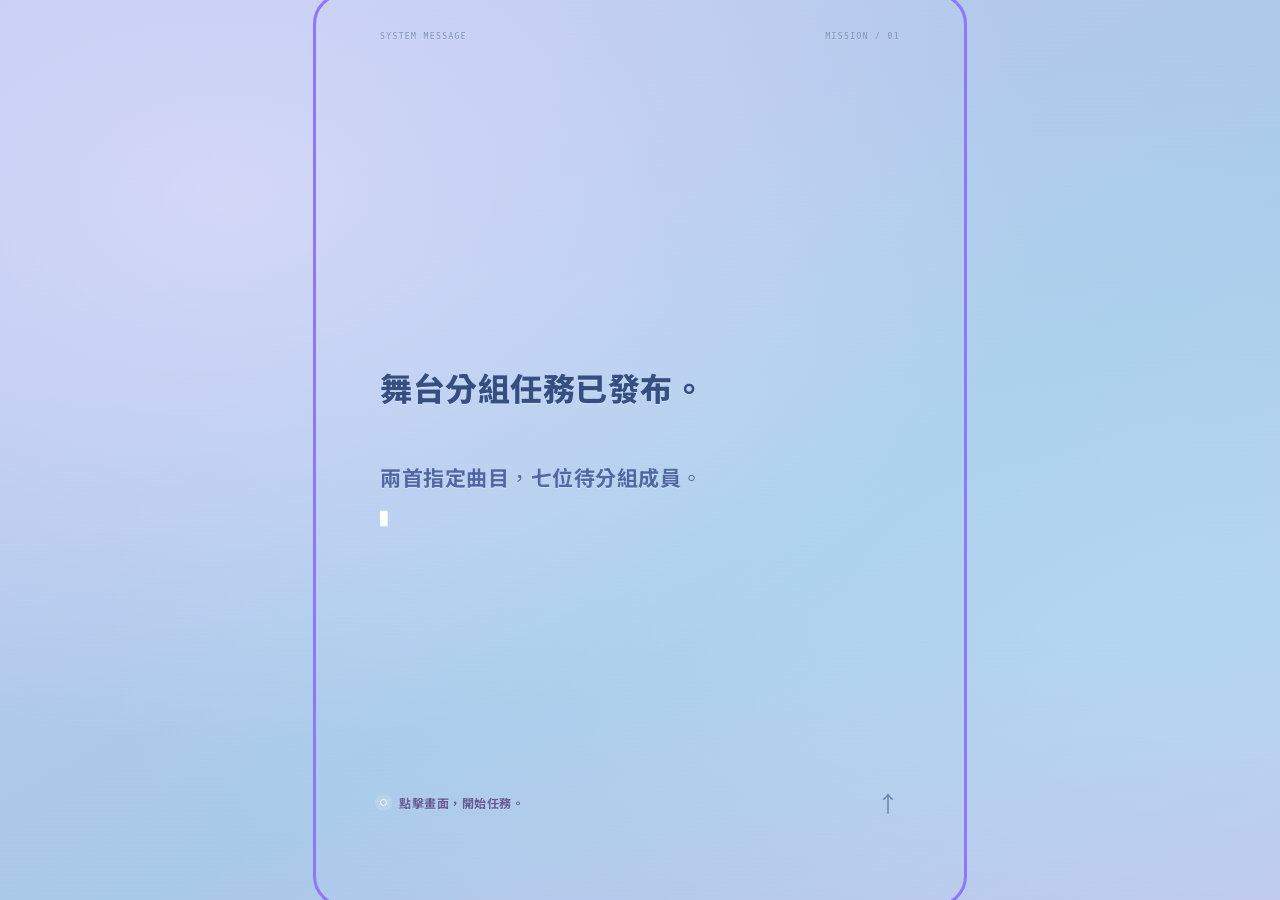
==== commit 22e38e75: "Add files via upload" ====
--- a/index.html
+++ b/index.html
@@ -64,10 +64,37 @@
 
 
 #listen-title:focus,#members-title:focus{outline:none}
+.mission-copy{font-size:clamp(17px,2.5svh,21px);font-weight:400;line-height:1.8;letter-spacing:.5px}.mission-lead{font-size:clamp(23px,7.8vw,32px);font-weight:800;line-height:1.4;color:#344f80}.mission-body{font-size:clamp(17px,2.5svh,21px);font-weight:400;color:#566f98}.briefing-footer strong{font-weight:700;color:#685b95;font-size:12px;letter-spacing:.5px}
+/* Mobile continuity, compact music footer, and chapter title choreography. */
+#app-shell{max-width:480px;margin:auto;background:linear-gradient(145deg,#dce5fa,#cbdcf2 55%,#cbd8ee)}
+#app-shell>.wrap,.masthead,.masthead .wrap{background:transparent}.mast-main{border-bottom-color:#ffffff66;height:72px}.chapter{padding-top:24px}
+.chapter-title h2,.group-chapter .chapter-title h2{font-weight:800;color:#304b72;letter-spacing:-1px}.chapter-title h2{font-size:27px}.chapter-index{font-family:var(--latin);font-weight:500;color:#788aba;letter-spacing:-1.5px}.chapter-title>p{font-weight:400;color:#61799a}.record h3{font-weight:700}.record-sub{font-weight:500!important;color:#516c91!important}.record-top{font-weight:700!important;color:#8195b7!important}.member-title{font-weight:700}.coser{font-weight:400}.stage-heading>span:first-child{font-weight:500}.stage-heading .count{font-weight:800;color:#526e9d}.stage-panel[data-song="shangri-la"] .count{color:#8b6eaa}.group-intro strong{font-weight:800;color:#617bb4}
+.song-card .track-cover{object-fit:contain!important;background:#edf2fa;padding:0;border-radius:4px}
+.chapter-splash{position:fixed;inset:0;z-index:9400;display:grid;place-items:center;background:#ccd9f2;overflow:hidden;touch-action:none}
+#chapter-float{display:flex;flex-direction:column;align-items:center;gap:20px;white-space:nowrap;font:800 clamp(29px,8vw,42px)/1.35 var(--sans);letter-spacing:-1px;color:#304b72;text-shadow:0 1px 0 #ffffff88}#chapter-float>span{display:block;transform-origin:center;will-change:transform}#chapter-float .chapter-index{font-size:clamp(80px,23vw,120px);font-weight:500;line-height:1;letter-spacing:-6px;color:#899dc5}
+.content-enter .record,.content-enter .cast-grid,.content-enter .stage-grid,.content-enter .relisten,.content-enter .ballot{animation:track-arrive .65s both}.content-enter .record:nth-of-type(2),.content-enter .stage-grid{animation-delay:.1s}.content-enter .relisten,.content-enter .ballot{animation-delay:.18s}
+.site-footer.soundcloud-source{position:relative;margin:0 auto;padding:8px 24px calc(10px + env(safe-area-inset-bottom));background:#cbd8ee;border-top:1px solid #ffffff88;font-size:9px;line-height:1.5}.music-details summary{display:flex;align-items:center;justify-content:space-between;min-height:34px;padding-right:88px;list-style:none;cursor:pointer;font-size:9px;font-weight:400;color:#6b81a5;gap:9px}.music-details summary::-webkit-details-marker{display:none}.music-details summary b{font:700 10px var(--latin);color:#4a668f;margin-left:6px}.music-expand{font-size:16px;transition:transform .3s}.music-details[open] .music-expand{transform:rotate(45deg)}.music-details iframe{margin:7px 0 6px}.music-details>a{display:block;font-size:9px;color:#617da6;text-decoration:none;margin-bottom:10px}.footer-credit{font-size:8px;color:#607a9c;line-height:1.7;padding-top:4px}.footer-credit span{font-weight:400;color:#7a8ead}.site-footer .bgm-toggle{position:absolute;top:12px;right:24px;bottom:auto;min-height:26px;padding:4px 9px;font-size:8px;letter-spacing:.4px;border-radius:14px;z-index:1}.system-intro .site-footer .bgm-toggle{position:fixed;top:auto;bottom:max(16px,env(safe-area-inset-bottom));right:16px;z-index:9700;min-height:32px;font-size:9px}.site-footer #bgm-status{font-size:9px;margin:2px 0 6px}
+@media(max-width:360px){.chapter-title h2,.group-chapter .chapter-title h2{font-size:23px}.site-footer.soundcloud-source{padding-left:18px;padding-right:18px}.site-footer .bgm-toggle{right:18px}.music-details summary b{font-size:9px;margin-left:3px}}
+@media(prefers-reduced-motion:reduce){.content-enter .record,.content-enter .cast-grid,.content-enter .stage-grid,.content-enter .relisten,.content-enter .ballot{animation:none}}
+.primary,.secondary,.ballot .primary{border-radius:999px}.back-listen{border-radius:999px;padding:8px 13px;background:#ffffff30;border:1px solid #ffffff66}.mini-play{border-radius:50%}.dialog-top button{width:34px;height:34px;display:grid;place-items:center;border-radius:50%;background:#ffffff4d;line-height:1}.briefing-scene{border-radius:24px}
+.chapter-title strong,.event-promo strong{font-weight:700;color:#526ba5}.mission-emphasis{font-weight:700;color:#5268a4}.stage-panel{height:260px;min-height:260px;grid-template-rows:34px 48px 1px minmax(0,1fr)}.stage-heading{display:grid;grid-template-columns:minmax(0,1fr);justify-items:center;align-content:center;gap:4px;text-align:center}.stage-heading>span:first-child{width:100%;font-size:8px;font-weight:700;letter-spacing:1.4px;text-align:center}.stage-heading .count{justify-self:center;line-height:1.2}.record-top,.deck-caption{text-align:center}.record-top{justify-content:center}
+.event-promo{position:relative;isolation:isolate;overflow:hidden;text-align:center;margin:8px 0 18px;padding:20px 14px;border:1px solid #ffffffb3;border-radius:22px;background:linear-gradient(130deg,#f7f8ff85,#e7ddfa80 60%,#daedf780);box-shadow:0 8px 25px #748ca512}.event-badge{display:inline-block;font-size:9px;font-weight:700;letter-spacing:1.2px;color:#7c69a6;background:#ffffff66;border:1px solid #ffffffb3;border-radius:999px;padding:5px 12px}.event-promo h2{position:relative;z-index:1;margin:12px 0 8px;font-size:20px;font-weight:800;letter-spacing:.5px;color:#405c88}.event-promo p{position:relative;z-index:1;margin:0;font-size:11px;line-height:1.9;color:#6c7f9d}.event-promo .event-highlight{color:#85659e}.event-spark{position:absolute;right:10px;top:38px;font-size:78px;color:#ffffff40;z-index:-1;transform:rotate(12deg)}
+.disclaimer{margin-top:5px}.disclaimer summary{display:flex;justify-content:space-between;align-items:center;min-height:30px;cursor:pointer;list-style:none;font-size:9px;font-weight:600;color:#6f80a2;border-radius:12px}.disclaimer summary::-webkit-details-marker{display:none}.disclaimer summary>span{font-size:14px;transition:transform .3s}.disclaimer[open] summary>span{transform:rotate(45deg)}.site-footer .disclaimer p{font-size:11px;line-height:1.9;color:#627796;margin:7px 0 12px}.disclaimer strong{font-weight:700;color:#596c9b}.footer-credit b{font-weight:700;color:#6076a0}.music-details summary{border-radius:12px}
+.local-test-tools{display:flex;align-items:center;justify-content:space-between;gap:12px;border-top:1px dashed #97a9c555;padding:10px 0 3px;margin-top:7px;color:#7c7297;font-size:9px}.local-test-tools button{border:1px solid #ffffffb3;border-radius:999px;padding:8px 12px;background:#ffffff50;color:#74618f;font-size:10px;font-weight:600}.local-test-tools button:disabled{opacity:.5}
+/* Pearl blue, lilac, mint and blush accents keep the two stages distinct. */
+#app-shell{background:radial-gradient(ellipse at 5% 6%,#e5e4ff9c,transparent 38%),radial-gradient(ellipse at 96% 52%,#d4f1ed80,transparent 48%),linear-gradient(155deg,#dce7fb,#cbdcf2 60%,#d4d8ed)}
+.mast-main>.right{color:#457d73}.mast-main>.right:before{width:6px;height:6px;background:#18db8a;box-shadow:0 0 0 3px #1bdd8e18,0 0 12px #16c67e88;animation:live-light 2.6s ease-in-out infinite}
+.primary{background:linear-gradient(115deg,#f0fcf9,#e4eaff 48%,#eee1f8);border-color:#ffffff;box-shadow:inset 0 1px 0 #ffffffb3,0 8px 24px #8498bc24}.primary:disabled{background:#cbd7e9;box-shadow:none}.mini-play{background:linear-gradient(135deg,#fff,#f1eaff);color:#6a7fb5}.chapter-title h2{color:#344d7f}.chapter-title h2:after{content:'';display:block;width:34px;height:3px;margin-top:12px;border-radius:999px;background:linear-gradient(90deg,#8eafe3,#b5a3d8,#8fcac4)}.group-chapter .chapter-title h2:after{margin-left:auto;margin-right:auto}
+.member-portrait{display:block;width:100%;height:100%;overflow:hidden;pointer-events:none}.cast-number{overflow:hidden;outline:3px solid var(--portrait-accent,#9cadde);outline-offset:2px;border:2px solid #f7fbff;box-shadow:0 7px 15px #6f89b72e}.member-title{font-size:11px;font-weight:700;letter-spacing:.5px}.coser{font-size:8px;letter-spacing:.25px}.stage-avatar{border:2px solid #fff;box-shadow:0 0 0 1px var(--portrait-accent,#9cadde),0 3px 8px #7489ad30}
+.cast-grid.all-assigned{min-height:92px;padding:12px 0 24px}.cast-grid.all-assigned .bank-empty{margin:12px 0;font-size:10px;color:#7085a8}
+.stage-panel{height:auto;min-height:248px;grid-template-rows:18px 76px 1px minmax(92px,auto);background:linear-gradient(155deg,#eff8ffad,#c6ddf39c);border-color:#f5fcff;box-shadow:inset 0 0 0 4px #ffffff18,0 7px 22px #7b9ac724}.stage-panel[data-song="shangri-la"]{background:linear-gradient(155deg,#f9efffb3,#d8c8e994);border-color:#fff4ff;box-shadow:inset 0 0 0 4px #ffffff18,0 7px 22px #a48bba24}.stage-heading{display:flex;justify-content:center;align-items:center}.stage-heading>span:first-child{color:#6d8eb8}.stage-panel[data-song="shangri-la"] .stage-heading>span:first-child{color:#987aa9}.stage-identity{align-self:center;text-align:center;min-width:0}.stage-panel .stage-identity h3{font-size:17px;line-height:1.25;margin:0;color:#3e5f8c;font-weight:700}.stage-panel[data-song="shangri-la"] .stage-identity h3{color:#795e98}.stage-panel .song-subtitle{font:600 11px/1.5 var(--sans);letter-spacing:1.5px;margin-top:3px;color:#886ea6}.stage-artist{font:400 9px/1.5 var(--sans);color:#8296b5;margin:7px 0 0;letter-spacing:.5px}.stage-artist strong{font:700 9px var(--latin);color:#6b85ad;letter-spacing:.8px;margin-left:4px}.stage-panel[data-song="shangri-la"] .stage-artist strong{color:#9b78a4}.assigned-list{overflow:visible;max-height:none}.stage-line{background:linear-gradient(90deg,transparent,#a5bfde99,transparent)}.stage-panel[data-song="shangri-la"] .stage-line{background:linear-gradient(90deg,transparent,#c2a6d199,transparent)}
+.event-promo{display:grid;grid-template-columns:54px minmax(0,1fr);align-items:center;gap:13px;text-align:left;margin:8px 0 16px;padding:12px 15px;border-radius:20px;background:linear-gradient(120deg,#eefbf885,#ede6fb99,#e9e7f785);box-shadow:0 6px 20px #8c9ab51a}.team-logo-slot{width:54px;height:54px;display:grid;place-items:center;border:1px solid #ffffffc9;border-radius:16px;background:linear-gradient(135deg,#fff9,#c1d8f359,#dcc7ee66);box-shadow:inset 0 0 0 3px #ffffff22}.team-logo-slot span{font-size:9px;font-weight:700;line-height:1.65;letter-spacing:.3px;text-align:center;color:#8393b7}.team-logo-slot img{display:block;width:100%;height:100%;object-fit:contain}.event-copy{min-width:0}.event-badge{font-size:8px;letter-spacing:.6px;padding:0;border:0;background:none;color:#8e74a7}.event-promo h2{font-size:16px;letter-spacing:.3px;margin:4px 0;color:#536389}.event-link{display:inline-flex;align-items:center;gap:7px;font-size:10px;font-weight:600;line-height:1.8;color:#658e9a;text-decoration:none;border-bottom:1px solid #89aea566}.event-link:hover{color:#8a69a5}.disclaimer a{color:#677eb0;text-underline-offset:3px}
+@keyframes live-light{0%,100%{box-shadow:0 0 0 3px #1bdd8e18,0 0 10px #16c67e66}50%{box-shadow:0 0 0 4px #1bdd8e25,0 0 16px #16c67e99}}
+@media(max-width:360px){.stage-panel .stage-identity h3{font-size:15px}.event-promo{gap:10px;padding:11px 12px;grid-template-columns:48px minmax(0,1fr)}.team-logo-slot{width:48px;height:48px;border-radius:14px}.event-promo h2{font-size:14px}.member-title{font-size:10px}}
+@media(prefers-reduced-motion:reduce){.mast-main>.right:before{animation:none}}
 </style>
 </head>
 <body class="system-intro">
-  <button hidden type="button" id="bgm-toggle" class="bgm-toggle" aria-label="背景音樂" aria-pressed="false">音樂 OFF</button>
   <section class="intro-shell" id="intro-shell" aria-label="偶像股份公司啟動介面">
     <div class="boot-scene" id="boot-scene">
       <span class="boot-code">IDOL STOCK COMPANY / SYSTEM 01</span>
@@ -79,13 +106,14 @@
       </div>
       <noscript><p>請開啟 JavaScript 以進入投票。</p></noscript>
     </div>
-    <button hidden type="button" class="briefing-scene" id="briefing-scene" aria-label="分組指令：先聆聽歌曲，再拖曳成員頭貼選擇舞台。點擊進入歌曲試聽。">
+    <button hidden type="button" class="briefing-scene" id="briefing-scene" aria-label="舞台分組任務已發布。兩首指定曲目，七位待分組成員。請先完成試聽，再拖曳成員頭貼，配置舞台陣容。確認分組後，提交你的選擇。點擊畫面，開始任務。">
       <span class="briefing-meta">SYSTEM MESSAGE <span>MISSION / 01</span></span>
       <span class="mission-copy" id="mission-copy" aria-hidden="true"></span>
-      <span class="briefing-footer"><span class="tap-ring" aria-hidden="true"></span>點擊畫面，進入試聽<span class="briefing-arrow" aria-hidden="true">↑</span></span>
+      <span class="briefing-footer"><span class="tap-ring" aria-hidden="true"></span><strong>點擊畫面，開始任務。</strong><span class="briefing-arrow" aria-hidden="true">↑</span></span>
     </button>
   </section>
   <div class="scene-wipe" id="scene-wipe" aria-hidden="true"><span id="scene-label">CONNECTING</span></div>
+  <div class="chapter-splash" id="chapter-splash" hidden aria-hidden="true"><span id="chapter-float"></span></div>
   <div id="app-shell" hidden inert>
 
   <header class="masthead">
@@ -115,9 +143,9 @@
     </nav>
     <main>
       <section class="chapter" id="listen" aria-labelledby="listen-title">
-        <aside class="chapter-aside"><div class="chapter-number">01.</div><div><span class="micro">THE TRACK LIST</span><p>先聽兩首歌，再決定你的夢幻陣容。</p></div></aside>
+        <aside class="chapter-aside"><div class="chapter-number">01.</div><div><span class="micro">THE TRACK LIST</span><p>先聽兩首歌，再配置舞台陣容。</p></div></aside>
         <div class="chapter-content">
-          <div class="chapter-title"><h2 id="listen-title">01. 選擇舞台之前</h2><p>兩首歌曲，兩種舞台。</p></div>
+          <div class="chapter-title"><h2 id="listen-title"><span class="chapter-name">指定曲目試聽</span></h2><p><strong>兩首歌曲</strong>，兩種舞台。</p></div>
           <article class="record"><div class="audio-player song-card" aria-label="Bloody Paradise 試聽播放器"><img class="track-cover" src="assets/bloody-paradise.jpg" width="96" height="96" alt="Bloody Paradise 專輯封面"><div class="track-caption"><div class="record-top">TRACK 01</div><div class="song-title-row"><h3>Bloody Paradise</h3><button class="mini-play" type="button" aria-label="播放 Bloody Paradise" aria-pressed="false">▶</button></div><div class="record-sub">原唱 / ENHYPEN</div><a class="source-link" href="https://music.apple.com/us/album/bloody-paradise/6780548049?i=6780548391" target="_blank" rel="noopener noreferrer">Apple Music ↗</a></div><audio crossorigin="anonymous" preload="none" src="https://audio-ssl.itunes.apple.com/itunes-assets/AudioPreview221/v4/11/aa/8a/11aa8a0e-6556-8e67-6ce0-978a8ee58099/mzaf_10822147013266606627.plus.aac.p.m4a"></audio><label class="deck-volume">音量<input type="range" min="0" max="100" value="30" aria-label="Bloody Paradise 音量"><output>30%</output></label><p class="mini-status" role="status"></p></div></article>
           <article class="record"><div class="audio-player song-card" aria-label="Shangri-La 試聽播放器"><img class="track-cover" src="assets/shangri-la.jpg" width="96" height="96" alt="Shangri-La 專輯封面"><div class="track-caption"><div class="record-top">TRACK 02</div><div class="song-title-row"><h3>Shangri-La<small>桃源境</small></h3><button class="mini-play" type="button" aria-label="播放 Shangri-La" aria-pressed="false">▶</button></div><div class="record-sub">原唱 / VIXX</div><a class="source-link" href="https://music.apple.com/us/album/shangri-la/1523264405?i=1523264616" target="_blank" rel="noopener noreferrer">Apple Music ↗</a></div><audio crossorigin="anonymous" preload="none" src="https://audio-ssl.itunes.apple.com/itunes-assets/AudioPreview115/v4/96/99/33/9699336d-68ff-3420-0710-d13769732198/mzaf_2957247645363479484.plus.aac.p.m4a"></audio><label class="deck-volume">音量<input type="range" min="0" max="100" value="30" aria-label="Shangri-La 音量"><output>30%</output></label><p class="mini-status" role="status"></p></div></article>
           <button type="button" id="next-step" class="primary next-step">選擇陣容 <span>↑</span></button><p class="flow-note">07 MEMBERS / 02 STAGES</p><p class="player-hint">※ 試聽內容由 Apple Music 提供，實際可播放長度與地區限制依平台規定。</p>
@@ -126,36 +154,42 @@
       <section hidden class="chapter group-chapter" id="members" aria-labelledby="members-title">
         <aside class="chapter-aside"><div class="chapter-number">02.</div><div><span class="micro">THE LINEUP</span><p>將七位成員的圓圈拖進你心中的舞台。</p></div></aside>
         <div class="chapter-content">
-          <button type="button" class="back-listen" id="back-listen">← 返回試聽</button><div class="chapter-title"><h2 id="members-title">02. 你的夢幻陣容</h2><p>拖曳圓圈至歌曲區，為七位成員選擇舞台。</p></div>
+          <button type="button" class="back-listen" id="back-listen">← 返回試聽</button><div class="chapter-title"><h2 id="members-title"><span class="chapter-name">舞台陣容編組</span></h2><p><strong>拖曳成員頭貼</strong>，配置你期待的舞台陣容。</p></div>
           <div class="group-intro"><p id="assignment-hint">還有 <strong id="remaining">7</strong> 位成員尚未分組。</p><div class="group-tools"><button type="button" class="textbtn" id="randomize">隨機試排 ↗</button><button type="button" class="textbtn" id="reset">全部重置</button></div></div>
           <div class="cast-grid" id="cast-grid" aria-label="7 位成員分組選擇"></div>
           <div class="stage-grid" aria-label="分組結果預覽">
-            <div class="stage-panel" data-song="bloody-paradise" id="stage-a"><div class="stage-heading"><span>STAGE 01</span><span class="count" id="count-a">00 / 07</span></div><h3>Bloody Paradise</h3><div class="stage-line"></div><div class="assigned-list" id="assigned-a"><p class="empty">等待你的第一位人選。</p></div></div>
-            <div class="stage-panel" data-song="shangri-la" id="stage-b"><div class="stage-heading"><span>STAGE 02</span><span class="count" id="count-b">00 / 07</span></div><h3>Shangri-La <span style="font:500 11px var(--sans)">桃源境</span></h3><div class="stage-line"></div><div class="assigned-list" id="assigned-b"><p class="empty">等待你的第一位人選。</p></div></div>
+            <div class="stage-panel" data-song="bloody-paradise" id="stage-a"><div class="stage-heading"><span>STAGE 01</span></div><div class="stage-identity"><h3>Bloody Paradise</h3><p class="stage-artist">原唱 <strong>ENHYPEN</strong></p></div><div class="stage-line"></div><div class="assigned-list" id="assigned-a"><p class="empty">等待你的第一位人選。</p></div></div>
+            <div class="stage-panel" data-song="shangri-la" id="stage-b"><div class="stage-heading"><span>STAGE 02</span></div><div class="stage-identity"><h3>Shangri-La <span class="song-subtitle">桃源境</span></h3><p class="stage-artist">原唱 <strong>VIXX</strong></p></div><div class="stage-line"></div><div class="assigned-list" id="assigned-b"><p class="empty">等待你的第一位人選。</p></div></div>
           </div>
           <section class="relisten" aria-label="再次試聽"><div class="audio-player compact-player" id="group-player"><audio crossorigin="anonymous" preload="none" src="https://audio-ssl.itunes.apple.com/itunes-assets/AudioPreview221/v4/11/aa/8a/11aa8a0e-6556-8e67-6ce0-978a8ee58099/mzaf_10822147013266606627.plus.aac.p.m4a"></audio><audio crossorigin="anonymous" preload="none" src="https://audio-ssl.itunes.apple.com/itunes-assets/AudioPreview115/v4/96/99/33/9699336d-68ff-3420-0710-d13769732198/mzaf_2957247645363479484.plus.aac.p.m4a"></audio><div class="compact-title"><label class="deck-caption" for="deck-track">再聽一次</label><div class="song-title-row"><select id="deck-track" aria-label="選擇試聽歌曲"><option value="0">Bloody Paradise</option><option value="1">Shangri-La／桃源境</option></select><button class="mini-play" id="deck-play" type="button" aria-label="播放試聽" aria-pressed="false">▶</button></div><span id="deck-artist">ENHYPEN</span></div><label class="deck-volume">音量<input type="range" min="0" max="100" value="30" aria-label="試聽音量"><output>30%</output></label><p class="mini-status" role="status"></p></div></section><section class="ballot" id="submit" aria-labelledby="submit-heading"><div class="ballot-info"><span class="micro">03 / YOUR FINAL PICK</span><strong id="submit-heading">選好七位成員的舞台了嗎？</strong><p id="submit-help">分組完成後，可以先預覽整張選票，再確認送出。</p></div><button type="button" class="primary" id="review-btn" disabled><span>送出選票</span><span class="arr">↗</span></button></section>
           <p class="feedback" id="status" role="status" aria-live="polite" aria-atomic="true"></p>
         </div>
       </section>
     </main>
-    <footer><div>《患上不出道就會死的病》同人 COS 企劃<br>非官方活動 · 音樂版權歸原權利人所有</div><div class="end">Your pick. Our stage.</div></footer>
+    <aside class="event-promo" aria-label="吃冰淇淋不加醬油 CDPS 晚場演出宣傳"><div class="team-logo-slot" aria-label="團隊 Logo 預留位置"><span>吃冰淇淋<br>不加醬油</span></div><div class="event-copy"><span class="event-badge">CDPS · 晚場演出</span><h2>吃冰淇淋不加醬油</h2><a class="event-link" href="https://www.facebook.com/people/CDPS%E8%A7%92%E8%89%B2%E4%B8%8D%E7%B4%AF-Cosplay-Dance-Performance-Stage/61574524753037/" target="_blank" rel="noopener noreferrer">CDPS 活動資訊 <span aria-hidden="true">↗</span></a></div></aside>
   </div>
   <dialog id="review-dialog" aria-labelledby="dialog-title"><div class="dialog-body"><div class="dialog-top"><span class="dialog-eyebrow" id="dialog-eyebrow">FINAL PICK</span><button type="button" id="close-dialog" aria-label="關閉確認視窗">×</button></div><div class="success-mark" aria-hidden="true">✓</div><h2 id="dialog-title">確認你的陣容</h2><p id="dialog-description">確認七位成員的分組。送出後同一個瀏覽器將無法再重新投票。</p><div class="review-list"><div class="review-row"><span class="letter">A</span><div><b>Bloody Paradise</b><small id="review-a"></small></div></div><div class="review-row"><span class="letter">B</span><div><b>Shangri-La 桃源境</b><small id="review-b"></small></div></div></div><p class="receipt" id="receipt" hidden></p><p class="feedback" id="dialog-status" role="status" aria-live="polite"></p><div class="dialog-actions"><button type="button" class="secondary" id="back-btn">再調整一下</button><button type="button" class="primary" id="confirm-btn"><span>確認送出 ↗</span></button></div></div></dialog>
   </div>
 
-  <aside class="soundcloud-source" aria-label="背景音樂來源">
-    <div class="music-source-label">BACKGROUND MUSIC</div>
-    <iframe id="soundcloud-bgm" title="TeSTAR — Shining Star Instrumental 背景音樂" width="100%" height="166" scrolling="no" frameborder="no" allow="autoplay; encrypted-media" src="https://w.soundcloud.com/player/?url=https%3A%2F%2Fapi.soundcloud.com%2Ftracks%2F1849785951&amp;color=%23879dd8&amp;auto_play=true&amp;hide_related=true&amp;show_comments=false&amp;show_user=true&amp;show_reposts=false&amp;show_teaser=false&amp;visual=false&amp;single_active=false"></iframe>
+  <footer class="soundcloud-source site-footer" aria-label="背景音樂與活動資訊">
+    <button hidden type="button" id="bgm-toggle" class="bgm-toggle" aria-label="背景音樂" aria-pressed="false">音樂 OFF</button>
+    <details class="music-details"><summary><span>背景音樂 <b>Shining Star</b></span><span class="music-expand" aria-hidden="true">＋</span></summary>
+    <iframe id="soundcloud-bgm" title="TeSTAR — Shining Star Instrumental 背景音樂" width="100%" height="166" scrolling="no" frameborder="no" allow="autoplay; encrypted-media" loading="eager" src="https://w.soundcloud.com/player/?url=https%3A%2F%2Fapi.soundcloud.com%2Ftracks%2F1849785951&amp;color=%23879dd8&amp;auto_play=false&amp;hide_related=true&amp;show_comments=false&amp;show_user=true&amp;show_reposts=false&amp;show_teaser=false&amp;visual=false&amp;single_active=false"></iframe>
     <a href="https://soundcloud.com/kwstore/testar-shining-star_inst" target="_blank" rel="noopener noreferrer">TeSTAR · Shining Star（Instrumental）↗</a>
-    <p id="bgm-status" role="status"></p>
-  </aside>
+    </details><p id="bgm-status" role="status"></p>
+    <div class="footer-credit"><b>吃冰淇淋不加醬油</b> · 非官方同人 COS 企劃</div>
+    <details class="disclaimer"><summary>活動說明與免責聲明<span aria-hidden="true">＋</span></summary><p>本頁為《患上不出道就會死的病》<strong>非官方同人 COS 企劃</strong>，由「吃冰淇淋不加醬油」製作，非原作或音樂權利方之官方企劃。</p><p>作品、角色、歌曲、專輯封面與音樂之權利均屬原權利人。歌曲試聽透過 Apple Music 預覽提供，背景音樂由 SoundCloud 嵌入播放。角色頭貼取自 <a href="https://v.daum.net/v/5KzZH2kUmX" target="_blank" rel="noopener noreferrer">Kakao Entertainment 公開制服海報</a>。</p><p>本投票作為<strong>表演籌備參考</strong>，最終演出內容依現場安排為準。本頁會於瀏覽器儲存投票狀態，送出後將分組結果保存至投票資料庫。</p></details>
+    <div hidden class="local-test-tools" id="local-test-tools"><span>本機測試</span><button type="button" id="reset-local-vote">重設投票紀錄</button></div>
+  </footer>
   <script src="vote-service.js"></script>
   <script>
   (()=>{
     'use strict';
     const songs=Object.freeze({'bloody-paradise':'A','shangri-la':'B'});
-    const names=Array.from({length:7},(_,i)=>({id:`member-${String(i+1).padStart(2,'0')}`,num:String(i+1).padStart(2,'0'),name:'角色名稱',coser:'COSER 的名字'}));
+    const names=window.VoteService?.MEMBERS?Object.entries(VoteService.MEMBERS).map(([id,member])=>({id,...member})):Array.from({length:7},(_,i)=>({id:`member-${String(i+1).padStart(2,'0')}`,num:String(i+1).padStart(2,'0'),name:'角色名稱',coser:'COSER 的名字'}));
     const STORAGE_KEY='debut-or-die:pre-vote-group-v1';
+    const LOCAL_TESTING=location.protocol==='file:'||['localhost','127.0.0.1','[::1]'].includes(location.hostname);
+    const LOCAL_RESET_KEY=STORAGE_KEY+':local-reset-v1';
     const $=id=>document.getElementById(id);
     const assignments=Object.fromEntries(names.map(m=>[m.id,null]));
     let pending=null,receipt=null,busy=false;
@@ -165,12 +199,21 @@
     const membersFor=song=>names.filter(m=>assignments[m.id]===song);
     const allAssigned=()=>names.every(m=>songs[assignments[m.id]]);
     const persist=()=>{try{localStorage.setItem(STORAGE_KEY,JSON.stringify({assignments,pending,receipt}));}catch{status('此瀏覽器無法儲存選票。請勿重新整理，並保留確認畫面。','error');}};
+    function portraitFor(member){
+      if(member?.avatar&&member.crop){
+        const ns='http://www.w3.org/2000/svg',portrait=document.createElementNS(ns,'svg'),image=document.createElementNS(ns,'image');
+        portrait.classList.add('member-portrait');portrait.setAttribute('viewBox',member.crop.join(' '));portrait.setAttribute('aria-hidden','true');portrait.setAttribute('focusable','false');
+        image.setAttribute('href',member.avatar);image.setAttribute('width','670');image.setAttribute('height','536');portrait.append(image);return portrait;
+      }
+      const placeholder=document.createElement('span');placeholder.className='avatar-placeholder';placeholder.setAttribute('aria-hidden','true');return placeholder;
+    }
     function render(){
       const grid=$('cast-grid');grid.replaceChildren();
       names.filter(member=>!assignments[member.id]).forEach(member=>{
         const value=assignments[member.id];
         const el=document.createElement('div');el.className='cast-card'+(locked()?' locked':'');el.dataset.choice=value||'';el.draggable=!locked();el.dataset.member=member.id;el.setAttribute('aria-label',`成員 ${member.num} ${member.name}，拖曳圓圈分組`);el.draggable=false;
-        const num=document.createElement('div');num.className='cast-number';const face=document.createElement('span');face.className='avatar-placeholder';face.setAttribute('aria-hidden','true');num.append(face);
+        el.style.setProperty('--portrait-accent',member.color||'#94a9e8');
+        const num=document.createElement('div');num.className='cast-number';num.append(portraitFor(member));
         const title=document.createElement('div');title.className='member-title';title.textContent=member.name;
         const coser=document.createElement('div');coser.className='coser';coser.textContent=member.coser;
         el.append(num,title,coser);
@@ -182,26 +225,28 @@
       for(const [side,song] of [['a','bloody-paradise'],['b','shangri-la']]){
         const container=$(`assigned-${side}`);container.replaceChildren();
         const selected=membersFor(song);
-        $(`count-${side}`).textContent=`${String(selected.length).padStart(2,'0')} / 07`;
         if(!selected.length){const p=document.createElement('p');p.className='empty';p.textContent='';container.append(p);}
         for(const m of selected){
           const avatar=document.createElement('div');avatar.className='stage-avatar';avatar.dataset.member=m.id;
+          avatar.style.setProperty('--portrait-accent',m.color||'#94a9e8');
           avatar.setAttribute('aria-label',`成員 ${m.num} ${m.name}，拖曳可更換歌曲`);
           avatar.title=`成員 ${m.num} ${m.name}`;
-          if(m.avatar){const image=document.createElement('img');image.src=m.avatar;image.alt='';avatar.append(image);}
-          else{const placeholder=document.createElement('span');placeholder.className='avatar-placeholder';placeholder.setAttribute('aria-hidden','true');avatar.append(placeholder);}
+          avatar.append(portraitFor(m));
           container.append(avatar);
         }
       }
       const remain=names.filter(m=>!assignments[m.id]).length;
+      grid.classList.toggle('all-assigned',remain===0);
       $('members').style.setProperty('--assigned',String((7-remain)/7));
       
       $('assignment-hint').innerHTML=remain?`<strong id="remaining">${7-remain}</strong> / 7 已選擇`:'7 / 7 已完成';
       $('review-btn').disabled=!allAssigned()||locked();
       $('review-btn').querySelector('span').textContent=receipt?'已完成投票':pending?'繼續確認選票':'送出選票';
       $('randomize').disabled=locked();$('reset').disabled=locked();
+      $('reset-local-vote').disabled=busy;
       if(receipt){$('submit-heading').textContent='你的分組選票已完成。';$('submit-help').textContent='同一瀏覽器已標記投票完成，感謝你的參與。';}
       else if(pending){$('submit-heading').textContent='有一張尚未確認的選票。';$('submit-help').textContent='請使用同一張選票重試，避免重複紀錄。';$('review-btn').disabled=false;}
+      else{$('submit-heading').textContent='選好七位成員的舞台了嗎？';$('submit-help').textContent='確認陣容後，送出你的選擇。';}
     }
     function assign(id,song){if(locked()||!Object.hasOwn(assignments,id))return;assignments[id]=song;persist();render();status('');const panel=document.querySelector(`.stage-panel[data-song="${song}"]`);if(panel){panel.classList.add('just-dropped');setTimeout(()=>panel.classList.remove('just-dropped'),450);}}
     for(const panel of document.querySelectorAll('.stage-panel')){
@@ -210,6 +255,13 @@
       panel.addEventListener('drop',e=>{e.preventDefault();panel.classList.remove('drag-over');const id=e.dataTransfer.getData('text/plain');if(Object.hasOwn(assignments,id))assign(id,panel.dataset.song);});
     }
     $('reset').addEventListener('click',()=>{if(locked())return;names.forEach(m=>assignments[m.id]=null);persist();render();status('');});
+    $('local-test-tools').hidden=!LOCAL_TESTING;
+    $('reset-local-vote').addEventListener('click',()=>{
+      if(!LOCAL_TESTING||busy)return;
+      try{localStorage.removeItem(STORAGE_KEY);}catch{status('無法重設，請確認瀏覽器儲存設定。','error');return;}
+      pending=null;receipt=null;names.forEach(member=>assignments[member.id]=null);
+      if(dialog.open)dialog.close();dialog.classList.remove('vote-success','sending');render();status('本機投票紀錄已重設，可以重新測試。','info');
+    });
     $('randomize').addEventListener('click',()=>{if(locked())return;const shuffled=names.map(m=>m.id);for(let i=shuffled.length-1;i>0;i--){const a=new Uint32Array(1);crypto.getRandomValues(a);const j=a[0]%(i+1);[shuffled[i],shuffled[j]]=[shuffled[j],shuffled[i]];}shuffled.forEach((id,i)=>assignments[id]=i<3?'bloody-paradise':'shangri-la');persist();render();status('這是一組隨機試排，你可以繼續調整。','info');});
     for(const btn of document.querySelectorAll('.listen-toggle'))btn.addEventListener('click',()=>{const target=$(btn.dataset.player),open=target.classList.toggle('open');btn.setAttribute('aria-expanded',String(open));btn.lastChild.textContent=open?' 收起官方試聽':' 展開官方試聽';});
     const dialog=$('review-dialog');dialog.addEventListener('cancel',e=>{if(busy)e.preventDefault();});
@@ -232,6 +284,10 @@
       finally{dialog.classList.remove('sending');busy=false;$('confirm-btn').disabled=!!receipt;$('confirm-btn').textContent=receipt?'已完成 ✓':'重試確認';render();}
     });
     try{
+      if(LOCAL_TESTING&&!localStorage.getItem(LOCAL_RESET_KEY)){
+        localStorage.removeItem(STORAGE_KEY);localStorage.setItem(LOCAL_RESET_KEY,'1');
+        status('本機投票紀錄已重設，可以重新測試。','info');
+      }
       const saved=JSON.parse(localStorage.getItem(STORAGE_KEY)||'null');
       if(saved&&saved.assignments){for(const member of names){if(songs[saved.assignments[member.id]])assignments[member.id]=saved.assignments[member.id];}}
       if(saved?.pending&&window.VoteService?.isValidGroupVote(saved.pending)){pending=saved.pending;for(const m of names)assignments[m.id]=pending.assignments[m.id];status('上一張選票尚未取得成功確認，請重試同一張選票。','info');}
@@ -243,22 +299,38 @@
     let transitioning=false;
     async function transitionScene(action,label){
       if(transitioning)return;transitioning=true;
-      const wipe=$('scene-wipe');$('scene-label').textContent=label;
+      const wipe=$('scene-wipe'),splash=$('chapter-splash'),floating=$('chapter-float');let heading;
+      $('scene-label').textContent=label;
       try{
         if(!reducedMotion)wipe.classList.add('active');
-        await delay(reducedMotion?0:330);action();
-        await delay(reducedMotion?0:540);
-      }finally{wipe.classList.remove('active');transitioning=false;}
+        await delay(reducedMotion?0:330);heading=action();
+        if(!reducedMotion){
+          floating.innerHTML=heading.innerHTML;splash.hidden=false;heading.style.opacity='0';
+          await delay(540);wipe.classList.remove('active');
+          await delay(520);
+          animatePage(heading.closest('section'));
+          const flights=Array.from(floating.children).map((part,index)=>{
+            const destination=heading.children[index].getBoundingClientRect(),origin=part.getBoundingClientRect();
+            const dx=destination.left+destination.width/2-origin.left-origin.width/2;
+            const dy=destination.top+destination.height/2-origin.top-origin.height/2;
+            const scale=destination.width/origin.width;
+            return part.animate([{transform:'translate(0,0) scale(1)'},{transform:`translate(${dx}px,${dy}px) scale(${scale})`}],{duration:720,easing:'cubic-bezier(.22,.75,.2,1)',fill:'forwards'});
+          });
+          const veil=splash.animate([{backgroundColor:'#ccd9f2'},{backgroundColor:'transparent'}],{duration:650,fill:'forwards'});
+          await Promise.all(flights.map(flight=>flight.finished));heading.style.opacity='';splash.hidden=true;flights.forEach(flight=>flight.cancel());veil.cancel();
+        }
+        if(reducedMotion)animatePage(heading.closest('section'));heading.tabIndex=-1;heading.focus({preventScroll:true});
+      }finally{if(heading)heading.style.opacity='';splash.hidden=true;wipe.classList.remove('active');transitioning=false;}
     }
     function animatePage(target){
-      target.classList.remove('flow-enter');void target.offsetWidth;target.classList.add('flow-enter');
-      setTimeout(()=>target.classList.remove('flow-enter'),1200);
+      target.classList.remove('content-enter');void target.offsetWidth;target.classList.add('content-enter');
+      setTimeout(()=>target.classList.remove('content-enter'),1200);
     }
     function showStage(group){
       document.querySelectorAll('.audio-player audio').forEach(a=>a.pause());
       $('listen').hidden=group;$('members').hidden=!group;document.querySelector('.hero').hidden=true;
-      window.scrollTo({top:0,behavior:'instant'});animatePage(group?$('members'):$('listen'));
-      const heading=group?$('members-title'):$('listen-title');heading.tabIndex=-1;heading.focus({preventScroll:true});
+      window.scrollTo({top:0,behavior:'instant'});
+      return group?$('members-title'):$('listen-title');
     }
     function switchStep(group){return transitionScene(()=>showStage(group),group?'STAGE ASSIGNMENT / 02':'TRACK PREVIEW / 01');}
     $('next-step').addEventListener('click',()=>switchStep(true));
@@ -275,7 +347,7 @@
     grid.addEventListener('pointermove',e=>{
       if(!drag||e.pointerId!==drag.pointer)return;
       if(!drag.ghost&&Math.hypot(e.clientX-drag.x,e.clientY-drag.y)>7){
-        drag.ghost=document.createElement('div');drag.ghost.className='drag-ghost';const portrait=document.createElement('span');portrait.className='avatar-placeholder';portrait.setAttribute('aria-hidden','true');drag.ghost.append(portrait);document.body.append(drag.ghost);
+        drag.ghost=document.createElement('div');drag.ghost.className='drag-ghost';drag.ghost.append(portraitFor(names.find(member=>member.id===drag.id)));document.body.append(drag.ghost);
       }
       if(drag.ghost){drag.ghost.style.left=e.clientX+'px';drag.ghost.style.top=e.clientY+'px';
         const zone=document.elementFromPoint(e.clientX,e.clientY)?.closest('.stage-panel');
@@ -322,13 +394,27 @@
     async function startIntroduction(){
       const intro=$('intro-shell'),boot=$('boot-scene'),brief=$('briefing-scene'),copy=$('mission-copy');
       let entered=false,typeTimer=null;
-      const mission='舞台分組指令。\n\n先聆聽兩首歌曲，\n再拖曳成員頭貼，\n選擇他們的舞台。\n\n你的選擇，\n決定下一個舞台。';
+      const missionParts=[
+        {text:'舞台分組任務已發布。\n\n',className:'mission-lead'},
+        {text:'兩首指定曲目',className:'mission-body mission-emphasis'},
+        {text:'，',className:'mission-body'},
+        {text:'七位待分組成員',className:'mission-body mission-emphasis'},
+        {text:'。\n請先完成試聽，再',className:'mission-body'},
+        {text:'拖曳成員頭貼',className:'mission-body mission-emphasis'},
+        {text:'，配置舞台陣容。\n確認分組後，',className:'mission-body'},
+        {text:'提交你的選擇',className:'mission-body mission-emphasis'},
+        {text:'。',className:'mission-body'}
+      ];
+      const mission=missionParts.map(part=>part.text).join('');
+      const missionNodes=missionParts.map(part=>{const node=document.createElement('span');node.className=part.className;return node;});
+      copy.replaceChildren(...missionNodes);
+      function paintMission(length){let remaining=length;missionParts.forEach((part,index)=>{missionNodes[index].textContent=part.text.slice(0,Math.max(0,remaining));remaining-=part.text.length;});}
       async function enterPreview(){
         if(entered)return;entered=true;clearTimeout(typeTimer);requestBackgroundPlayback();
-        $('app-shell').hidden=false;$('app-shell').inert=false;showStage(false);
-        intro.classList.add('intro-leave');
-        await delay(reducedMotion?0:600);intro.hidden=true;document.body.classList.remove('system-intro');
-        const heading=$('listen-title');heading.focus({preventScroll:true});
+        await transitionScene(()=>{
+          $('app-shell').hidden=false;$('app-shell').inert=false;intro.hidden=true;document.body.classList.remove('system-intro');
+          return showStage(false);
+        },'TRACK PREVIEW / 01');
       }
       brief.addEventListener('click',enterPreview);
       let percent=0;
@@ -353,29 +439,39 @@
         await delay(reducedMotion?0:250);
       }catch{$('boot-label').textContent='介面已就緒';}
       boot.classList.add('boot-out');await delay(reducedMotion?0:400);boot.hidden=true;brief.hidden=false;brief.focus();
-      if(reducedMotion){copy.textContent=mission;return;}
+      if(reducedMotion){paintMission(mission.length);return;}
       let character=0;
-      function type(){if(entered)return;copy.textContent=mission.slice(0,++character);if(character<mission.length)typeTimer=setTimeout(type,mission[character-1]==='\n'?140:50);}
+      function type(){if(entered)return;paintMission(++character);if(character<mission.length)typeTimer=setTimeout(type,mission[character-1]==='\n'?140:50);}
       type();
     }
     // SoundCloud's official widget controls looping and volume without copying audio.
     function initBackgroundMusic(){
       const toggle=$('bgm-toggle'),notice=$('bgm-status');
-      let widget=null,ready=false,playing=false,wanted=true,hasPlayed=false;
+      let widget=null,ready=false,playing=false,wanted=true,hasPlayed=false,currentVolume=0,fadeFrame=0;
       toggle.hidden=false;toggle.textContent='音樂 ON';toggle.setAttribute('aria-pressed','true');
       const previewPlaying=()=>Array.from(document.querySelectorAll('.audio-player audio')).some(audio=>!audio.paused&&!audio.ended);
-      function volume(){if(ready)widget.setVolume(previewPlaying()?4:18);}
+      function volume(){
+        cancelAnimationFrame(fadeFrame);if(!ready)return;
+        const target=wanted&&!previewPlaying()?6:0,from=currentVolume,start=performance.now(),duration=target===0?220:1100;let sent=0;
+        function tick(now){
+          const fraction=Math.min(1,(now-start)/duration),eased=fraction*fraction*(3-2*fraction);
+          currentVolume=from+(target-from)*eased;
+          if(now-sent>=45||fraction===1){widget.setVolume(currentVolume);sent=now;}
+          if(fraction<1)fadeFrame=requestAnimationFrame(tick);
+        }
+        fadeFrame=requestAnimationFrame(tick);
+      }
       function paint(){toggle.textContent=wanted?'音樂 ON':'音樂 OFF';toggle.setAttribute('aria-pressed',String(wanted));toggle.setAttribute('aria-label',playing?'暫停背景音樂':wanted?'背景音樂已啟用，點擊開始播放':'開啟背景音樂');toggle.title=wanted&&!playing?'點擊以啟動背景音樂':'';}
-      function start(){if(ready&&wanted&&!playing){volume();widget.play();}}
+      function start(){if(ready&&wanted&&!playing){widget.setVolume(currentVolume);widget.play();}}
       requestBackgroundPlayback=start;
       function firstGesture(event){if(event.target.closest('#bgm-toggle'))return;if(!hasPlayed)start();}
       document.addEventListener('pointerdown',firstGesture,{passive:true});document.addEventListener('click',firstGesture);document.addEventListener('keydown',firstGesture);
       toggle.addEventListener('click',()=>{if(!ready){wanted=!wanted;paint();return;}if(playing){wanted=false;widget.pause();}else{wanted=true;start();}paint();});
-      document.querySelectorAll('.audio-player audio').forEach(audio=>['playing','pause','ended','error'].forEach(event=>audio.addEventListener(event,volume)));
+      document.querySelectorAll('.audio-player audio').forEach(audio=>['play','playing','pause','ended','error'].forEach(event=>audio.addEventListener(event,volume)));
       function connect(){
         if(!window.SC?.Widget)return;
         widget=SC.Widget($('soundcloud-bgm'));const events=SC.Widget.Events;
-        widget.bind(events.READY,()=>{ready=true;volume();paint();start();});
+        widget.bind(events.READY,()=>{ready=true;currentVolume=0;widget.setVolume(0);paint();start();});
         widget.bind(events.PLAY,()=>{playing=true;hasPlayed=true;wanted=true;notice.textContent='';volume();paint();document.removeEventListener('pointerdown',firstGesture);document.removeEventListener('click',firstGesture);document.removeEventListener('keydown',firstGesture);});
         widget.bind(events.PAUSE,()=>{playing=false;paint();});
         widget.bind(events.FINISH,()=>{playing=false;if(wanted){widget.seekTo(0);widget.play();}else paint();});
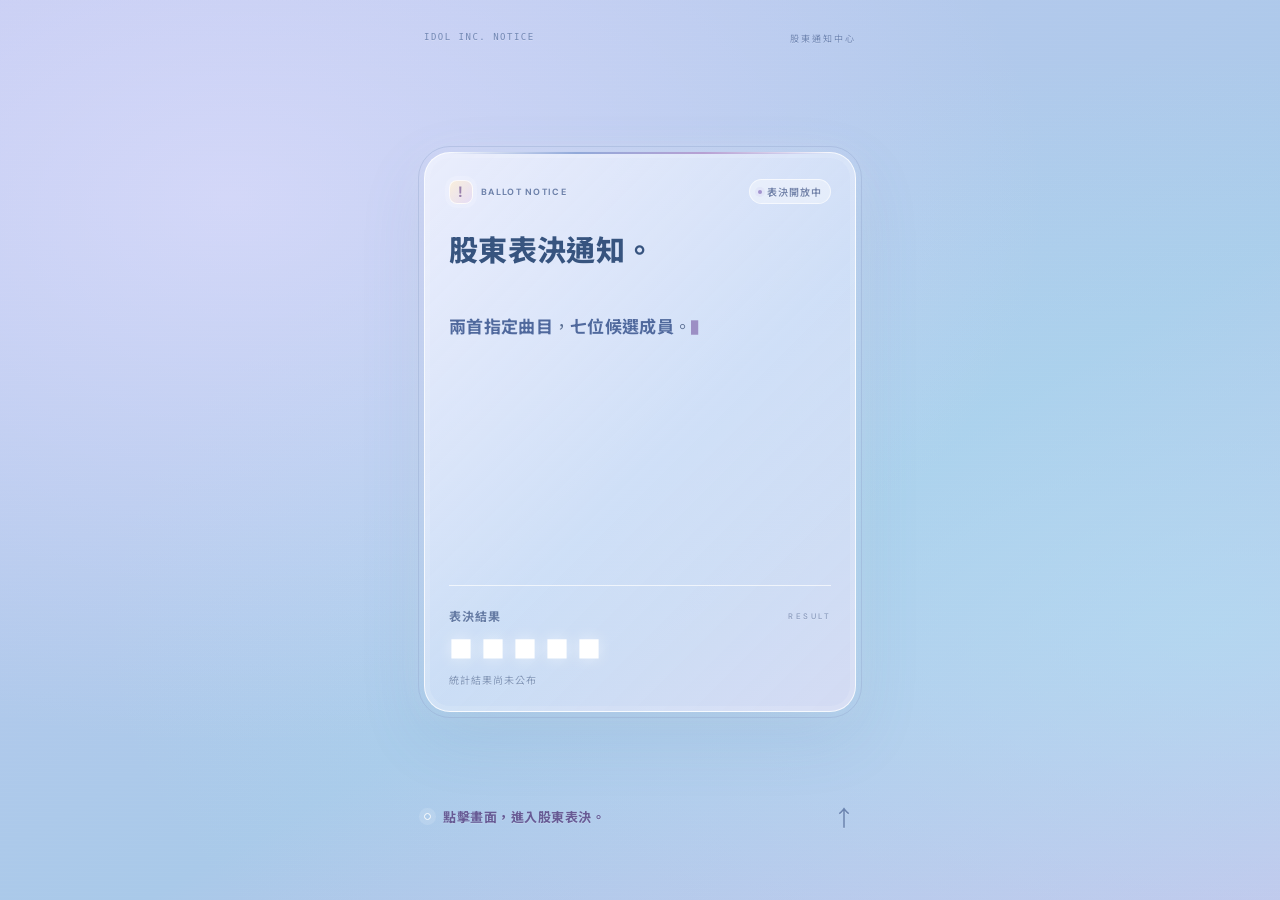
==== commit 93367c0b: "Add files via upload" ====
--- a/index.html
+++ b/index.html
@@ -4,11 +4,11 @@
   <meta charset="utf-8">
   <meta name="viewport" content="width=device-width, initial-scale=1">
   <meta name="theme-color" content="#c0ccec">
-  <meta name="description" content="《患上不出道就會死的病》同人 COS 企劃事前投票：試聽兩首歌曲，為七位成員選擇你最期待的舞台。">
-  <title>偶像股份公司｜事前舞台投票</title>
+  <meta name="description" content="《患上不出道就會死的病》非官方 COS 舞台企劃：股東為七位成員各自選擇一首指定歌曲，完成本期舞台表決。">
+  <title>偶像股份有限公司｜股東指定舞台表決</title>
   <link rel="preconnect" href="https://fonts.googleapis.com">
   <link rel="preconnect" href="https://fonts.gstatic.com" crossorigin>
-  <link href="https://fonts.googleapis.com/css2?family=DM+Sans:wght@400;500;600;700&family=Noto+Sans+TC:wght@400;500;600;700;800&family=Playfair+Display:ital,wght@0,500;0,600;0,700;1,500;1,600&display=swap" rel="stylesheet">
+  <link href="https://fonts.googleapis.com/css2?family=DM+Sans:wght@400;500;600;700&family=Noto+Sans+TC:wght@400;500;600;700;800&display=swap" rel="stylesheet">
   <style>
 :root{--ink:#eef1ff;--muted:#a0a7c7;--line:#3a4161;--lilac:#c2ccff;--pink:#c4b7f5;--sans:'Noto Sans TC',sans-serif;--latin:'DM Sans',sans-serif;--serif:var(--latin)}
 *{box-sizing:border-box}body{margin:0;background:#060711;color:var(--ink);font-family:var(--sans);-webkit-font-smoothing:antialiased}button,input,select{font:inherit}button{cursor:pointer}button:disabled{cursor:not-allowed}a{color:inherit}button:focus-visible,select:focus-visible,input:focus-visible{outline:3px solid #8f76ff;outline-offset:4px}[hidden]{display:none!important}.wrap{max-width:480px;margin:auto;padding:0 24px;background:#0b0d20}.masthead{max-width:480px;margin:auto;background:#0b0d20}.mast-main{height:78px;display:flex;align-items:center;justify-content:space-between;border-bottom:1px solid var(--line)}.brand img{width:138px;height:38px;display:block}.brand .fallback,.mast-top,.mast-main>.left,.right .round{display:none}.mast-main>.right{font:700 9px var(--latin);letter-spacing:1.5px;color:var(--lilac)}.mast-main>.right:before{content:'';display:inline-block;width:5px;height:5px;border-radius:50%;background:#7658f3;margin-right:6px;box-shadow:0 0 0 4px #7658f311}.hero{padding:30px 0 20px}.section-overline{font:700 9px var(--latin);letter-spacing:2px;color:var(--lilac)}.hero h1{font-size:48px;letter-spacing:-3px;line-height:1.15;margin:20px 0 12px;font-weight:800}.hero h1 em{font-style:normal;color:var(--lilac)}.hero-kicker{font-size:13px;margin:0;color:#b3bbdc}.hero-explain,.hero-stamp,.hero-visual,.steps,.chapter-aside,.record-art,.record-controls,.player-hint,.group-tools,.ballot-info{display:none}main{padding-bottom:12px}.chapter{padding-top:12px}.chapter-title h2{font-size:18px;letter-spacing:-.5px;margin:0 0 8px}.chapter-title>p{font-size:11px;line-height:1.7;color:var(--muted);margin:0 0 18px}.record{padding:18px 0;border-top:1px solid var(--line)}.record-top{display:flex;gap:12px;align-items:center;font:700 8px var(--latin);letter-spacing:1.5px;color:var(--muted)}.record-top .bar{flex:1}.record h3{font:700 25px/1.2 var(--latin);letter-spacing:-1px;margin:8px 0}.record h3 small{font:500 12px var(--sans);letter-spacing:0}.record-sub{font-size:10px;color:var(--muted)}.player-area{margin-top:14px}.player-area iframe{width:100%;height:175px;display:block;border:0;border-radius:14px;background:#11152b}.primary{background:var(--lilac);color:white;border:0;min-height:54px;border-radius:14px;font-size:13px;font-weight:700;padding:16px 20px;transition:transform .2s,box-shadow .2s;box-shadow:0 8px 24px #6c50ec20}.primary:active:not(:disabled){transform:scale(.97)}.primary:disabled{background:#242b44;color:#7582a5;box-shadow:none}.next-step{width:100%;display:flex;justify-content:space-between;margin-top:12px}.next-step span{font-size:20px}.flow-note{font-size:10px;color:var(--muted);text-align:center;margin:12px 0}.back-listen{background:none;border:0;padding:0;margin:12px 0 22px;color:#a8b4d7;font-size:11px}.group-chapter .chapter-title h2{font-size:27px;font-weight:800;letter-spacing:-1px}.group-intro p{font-size:10px;color:var(--muted);margin:0 0 17px;display:flex;gap:4px;align-items:center}.group-intro strong{color:var(--lilac)}.cast-grid{display:grid;grid-template-columns:repeat(4,minmax(0,1fr));gap:18px 9px;padding:10px 0 23px}.cast-card{text-align:center;min-width:0}.cast-number{position:relative;width:60px;height:60px;border-radius:50%;margin:auto;display:grid;place-items:center;font:700 19px var(--latin);color:#bfcdf1;background:linear-gradient(135deg,#3d476d,#191f3a);border:2px solid #8896c3;box-shadow:0 3px 12px #34244712;touch-action:none;user-select:none;cursor:grab;transition:box-shadow .2s,transform .2s}.cast-card[data-choice="bloody-paradise"] .cast-number{background:#3b4a78;color:#deebff;box-shadow:0 0 0 2px #9576ed}.cast-card[data-choice="shangri-la"] .cast-number{background:#4d3e6a;color:#ecddff;box-shadow:0 0 0 2px #d995b4}.member-title{font-size:10px;margin-top:8px;font-weight:600}.coser{font-size:8px;color:var(--muted);margin-top:3px}.picked .cast-number{transform:scale(1.08);box-shadow:0 0 0 3px #8c70f3}.locked{opacity:.7}.stage-grid{display:grid;grid-template-columns:1fr 1fr;gap:12px}.stage-panel{min-height:216px;position:relative;border:1px solid #657cad;border-radius:18px;padding:16px 12px;background:linear-gradient(155deg,#1d2948,#0e1329);transition:transform .2s,box-shadow .2s}.stage-panel[data-song="shangri-la"]{border-color:#8b7eb9;background:linear-gradient(155deg,#2c2445,#151328)}.stage-panel:before{content:'↓';position:absolute;right:12px;bottom:10px;color:#ab9bc6;font-size:18px}.stage-heading{display:flex;justify-content:space-between;font:700 7px var(--latin);letter-spacing:.6px;color:#aabce9}.stage-heading .count{font-size:9px}.stage-panel h3{font:700 18px/1.15 var(--latin);letter-spacing:-.6px;margin:12px 0 16px;min-height:40px}.stage-panel h3 span{display:block;margin-top:4px}.stage-line{height:1px;background:#cdbbe355}.assigned-list{display:flex;flex-wrap:wrap;gap:8px;margin-top:14px;min-height:50px}.stage-avatar{position:relative;width:43px;height:43px;flex:0 0 43px;border-radius:50%;border:2px solid #cbd7ff;background:#586f9f;overflow:hidden;box-shadow:0 2px 6px #52387718;touch-action:none;user-select:none;cursor:grab;animation:land .3s ease}.stage-panel[data-song="shangri-la"] .stage-avatar{background:#80659f}.stage-avatar img{width:100%;height:100%;object-fit:cover;pointer-events:none}.avatar-placeholder{display:block;position:relative;width:100%;height:100%;pointer-events:none}.avatar-placeholder:before{content:'';position:absolute;left:33%;top:18%;width:34%;height:34%;border-radius:50%;background:#fff9}.avatar-placeholder:after{content:'';position:absolute;left:20%;bottom:7%;width:60%;height:37%;border-radius:55% 55% 20% 20%;background:#fff9}.empty{display:none}.stage-panel.drag-over{transform:translateY(-4px);box-shadow:0 0 0 2px #9173df,0 12px 22px #6c50ec20}.stage-panel[data-song="shangri-la"].drag-over{box-shadow:0 0 0 2px #d589ae,0 12px 22px #d589ae25}.drag-ghost{position:fixed;z-index:10000;pointer-events:none;width:60px;height:60px;background:#bda5dc;border:2px solid #8896c3;border-radius:50%;box-shadow:0 12px 30px #34244744;transform:translate(-50%,-50%) scale(1.08);overflow:hidden}.relisten{margin-top:18px}.vinyl-player{display:grid;grid-template-columns:56px minmax(0,1fr) 34px;gap:7px 10px;align-items:center;background:#211e2c;color:#fff;padding:14px;border-radius:17px}.vinyl{width:56px;height:56px;border-radius:50%;display:grid;place-items:center;background:repeating-radial-gradient(circle,#15141a 0px,#15141a 2px,#3a3544 3px,#15141a 4px);border:1px solid #504958;box-shadow:0 3px 8px #0006;animation:spin 4s linear infinite;animation-play-state:paused;position:relative}.vinyl:after{content:'';position:absolute;inset:0;border-radius:50%;background:conic-gradient(transparent,#ffffff18,transparent 30%,transparent 60%,#ffffff22,transparent)}.vinyl-label{width:22px;height:22px;border-radius:50%;background:conic-gradient(#c6a8ff,#f2c3df,#a588d2);display:grid;place-items:center}.vinyl-label:after{content:'';width:4px;height:4px;border-radius:50%;background:#27202d}.playing .vinyl{animation-play-state:running}.deck-caption{display:block;font:500 7px var(--latin);letter-spacing:1.3px;color:#ada2be;margin-bottom:5px}.deck-info select{width:100%;min-height:25px;background:transparent;border:0;color:white;font:600 13px var(--latin);padding:0;cursor:pointer}.deck-info option{background:#211e2c}#deck-artist{font:9px var(--latin);color:#b8afc6}.mini-play{width:34px;height:34px;border:0;background:#cbb6ed;border-radius:50%;color:#332544;font-size:12px}.deck-volume{grid-column:2/4;display:flex;gap:7px;align-items:center;font-size:8px;color:#c3b8d0}.deck-volume input{width:100%;min-width:0;flex:1;height:18px;accent-color:#c9b1ef}.deck-volume output{min-width:24px;font:9px var(--latin)}.mini-progress{grid-column:1/-1;height:2px;background:#50465f;overflow:hidden}.mini-progress span{height:100%;width:0;display:block;background:#ccb4f0}.mini-status{grid-column:1/-1;font-size:10px;color:#ecb3d1;margin:0}.mini-status:empty{display:none}.ballot{margin-top:16px}.ballot .primary{width:100%;display:flex;justify-content:space-between;align-items:center}.feedback{font-size:11px;line-height:1.7;color:var(--muted);margin:10px 0;overflow-wrap:anywhere}.feedback:empty{display:none}.feedback[data-state=error]{color:#ffb5c9}.feedback[data-state=success]{color:#b7e5d8}footer{border-top:1px solid var(--line);padding:22px 0 28px;margin-top:26px;font-size:9px;color:#8992b3;line-height:1.8}footer .end{display:none}
@@ -59,7 +59,7 @@
 
 /* Direct song controls, visible local artwork, and a centered selection stage. */
 .record{padding:20px 0;min-height:0}.song-card{display:grid;grid-template-columns:96px minmax(0,1fr);gap:16px;align-items:center}.song-card .track-cover{display:block!important;visibility:visible!important;position:static;width:96px;height:96px;object-fit:cover;border-radius:8px;border:1px solid #ffffffe6;box-shadow:0 6px 18px #7288b52b}.track-caption{min-width:0}.record .track-caption .record-top{font-size:8px;margin:0;letter-spacing:1.5px}.song-title-row{display:flex;align-items:center;gap:9px;width:100%;min-width:0}.song-title-row h3{flex:1;min-width:0}.record .song-title-row h3{font-size:21px;line-height:1.18;letter-spacing:-.7px;margin:8px 0}.record .song-title-row h3 small{display:block;margin-top:5px;font-size:11px;letter-spacing:1px}.mini-play{flex:0 0 36px;width:36px;height:36px;display:grid;place-items:center}.record .track-caption .record-sub{font-size:10px;margin:0;min-height:0}.song-card .source-link{text-align:left;margin-top:7px;font-size:8px}.song-card .deck-volume{grid-column:1/-1;margin:0;display:flex;justify-content:flex-end;max-width:230px;width:100%;justify-self:end;gap:10px}.song-card .mini-status{grid-column:1/-1;margin:0}.audio-player .deck-volume{display:flex;align-items:center;gap:9px;font-size:9px;color:#7c91b1}.audio-player .deck-volume input{width:auto;min-width:0;flex:1;height:20px;accent-color:#8a9ed4}.audio-player .deck-volume output{min-width:28px;text-align:right;font-variant-numeric:tabular-nums}.audio-player .mini-status{font-size:10px;color:#a05c7e}.compact-player{padding:16px 18px;border:1px solid #ffffffc9;border-radius:14px;background:linear-gradient(125deg,#eff5ff7d,#e3def57d);box-shadow:0 4px 15px #7c91b118}.compact-title{width:100%;min-width:0}.compact-title select{background:transparent;border:0;color:#445c85;min-width:0;flex:1;max-width:calc(100% - 45px);font:600 15px var(--latin);padding:0;min-height:36px}.compact-title option{background:#ecf2fc}.compact-player .deck-caption{margin:0 0 4px;display:block}.compact-player .deck-volume{margin:9px 0 0}.compact-player .mini-status:empty{display:none}.playing .mini-play{box-shadow:0 0 0 5px #ffffff44,0 0 20px #a4b9e155}
-.group-chapter>.chapter-content>.chapter-title{text-align:center;margin:4px 0 20px}.group-chapter .chapter-title h2{font-size:28px;letter-spacing:-1px;margin-bottom:9px}.group-chapter .chapter-title:before{content:'BUILD YOUR STAGE';display:block;font:600 8px var(--latin);letter-spacing:3px;color:#8a9ec1;margin-bottom:13px}.group-chapter .chapter-title>p{max-width:250px;margin:0 auto;font-size:11px;line-height:1.9}.group-intro{display:flex;justify-content:center;margin:0 0 14px}.group-intro:after{display:none}.group-intro p{display:inline-flex;align-items:center;justify-content:center;gap:6px;margin:0;padding:7px 18px;border:1px solid #ffffffa6;border-radius:20px;background:#ffffff26;font:10px var(--latin);color:#6e84a9}.cast-grid{display:flex;flex-wrap:wrap;justify-content:center;align-content:center;min-height:232px;gap:18px 12px;padding:16px 0 28px;position:relative}.cast-card{flex:0 0 calc((100% - 36px)/4);max-width:78px;text-align:center}.cast-number{width:60px;height:60px}.bank-empty{flex:1 0 100%;padding:0 20px}.stage-panel{border-radius:15px;box-shadow:inset 0 0 0 4px #ffffff14,0 8px 24px #8ca2c31a}.stage-panel:after{content:'';position:absolute;inset:5px;border:1px solid #ffffff66;border-radius:10px;pointer-events:none}.stage-heading{justify-content:center;gap:10px;letter-spacing:1px}.stage-heading .count{padding:2px 5px;border-radius:8px;background:#ffffff35;font-size:8px}.stage-panel h3{text-align:center;font-size:18px;line-height:1.25}.assigned-list{justify-items:center}.relisten{margin-top:14px}.ballot .primary{border-radius:10px}.soundcloud-source{overflow:visible;padding-bottom:84px}.soundcloud-source iframe{display:block;width:100%;height:166px!important;min-height:166px;max-height:none;overflow:visible;border:0;border-radius:9px}.music-source-label{text-align:center;margin-bottom:15px}.soundcloud-source>a{text-align:center}
+.group-chapter>.chapter-content>.chapter-title{text-align:center;margin:4px 0 20px}.group-chapter .chapter-title h2{font-size:28px;letter-spacing:-1px;margin-bottom:9px}.group-chapter .chapter-title:before{content:'CAST YOUR VOTE';display:block;font:600 8px var(--latin);letter-spacing:3px;color:#8a9ec1;margin-bottom:13px}.group-chapter .chapter-title>p{max-width:250px;margin:0 auto;font-size:11px;line-height:1.9}.group-intro{display:flex;justify-content:center;margin:0 0 14px}.group-intro:after{display:none}.group-intro p{display:inline-flex;align-items:center;justify-content:center;gap:6px;margin:0;padding:7px 18px;border:1px solid #ffffffa6;border-radius:20px;background:#ffffff26;font:10px var(--latin);color:#6e84a9}.cast-grid{display:flex;flex-wrap:wrap;justify-content:center;align-content:center;min-height:232px;gap:18px 12px;padding:16px 0 28px;position:relative}.cast-card{flex:0 0 calc((100% - 36px)/4);max-width:78px;text-align:center}.cast-number{width:60px;height:60px}.bank-empty{flex:1 0 100%;padding:0 20px}.stage-panel{border-radius:15px;box-shadow:inset 0 0 0 4px #ffffff14,0 8px 24px #8ca2c31a}.stage-panel:after{content:'';position:absolute;inset:5px;border:1px solid #ffffff66;border-radius:10px;pointer-events:none}.stage-heading{justify-content:center;gap:10px;letter-spacing:1px}.stage-heading .count{padding:2px 5px;border-radius:8px;background:#ffffff35;font-size:8px}.stage-panel h3{text-align:center;font-size:18px;line-height:1.25}.assigned-list{justify-items:center}.relisten{margin-top:14px}.ballot .primary{border-radius:10px}.soundcloud-source{overflow:visible;padding-bottom:84px}.soundcloud-source iframe{display:block;width:100%;height:166px!important;min-height:166px;max-height:none;overflow:visible;border:0;border-radius:9px}.music-source-label{text-align:center;margin-bottom:15px}.soundcloud-source>a{text-align:center}
 @media(max-width:360px){.song-card{grid-template-columns:82px minmax(0,1fr);gap:12px}.song-card .track-cover{width:82px;height:82px}.record .song-title-row h3{font-size:18px}.mini-play{width:32px;height:32px;flex-basis:32px}.cast-number{width:53px;height:53px}.group-chapter .chapter-title h2{font-size:25px}}
 
 
@@ -92,83 +92,112 @@
 @keyframes live-light{0%,100%{box-shadow:0 0 0 3px #1bdd8e18,0 0 10px #16c67e66}50%{box-shadow:0 0 0 4px #1bdd8e25,0 0 16px #16c67e99}}
 @media(max-width:360px){.stage-panel .stage-identity h3{font-size:15px}.event-promo{gap:10px;padding:11px 12px;grid-template-columns:48px minmax(0,1fr)}.team-logo-slot{width:48px;height:48px;border-radius:14px}.event-promo h2{font-size:14px}.member-title{font-size:10px}}
 @media(prefers-reduced-motion:reduce){.mast-main>.right:before{animation:none}}
+.site-shell{max-width:480px;margin:auto;background:radial-gradient(ellipse at 5% 6%,#e5e4ff9c,transparent 38%),radial-gradient(ellipse at 96% 52%,#d4f1ed80,transparent 48%),linear-gradient(155deg,#dce7fb,#cbdcf2 60%,#d4d8ed)}#app-shell{background:none}.site-footer.soundcloud-source{background:transparent;border-top:0;padding-top:4px}.site-footer:before{content:'';display:block;height:1px;background:linear-gradient(90deg,transparent,#ffffff99,transparent);margin:0 0 5px}.event-promo{grid-template-columns:64px minmax(0,1fr);margin-bottom:8px;padding:13px 15px;background:linear-gradient(115deg,#ffffff45,#e9e0f64d,#e1f2ee40);border-color:#ffffff99;box-shadow:0 5px 18px #8793b00d}.team-logo-slot{width:64px;height:64px;overflow:hidden;border-radius:17px;background:none;box-shadow:0 3px 12px #8d8cba24}.team-logo-slot img{object-fit:contain;border-radius:inherit}.event-copy{display:grid;justify-items:start;gap:3px}.event-promo h2{margin:0;font-size:15px}.event-promo .logo-credit{font-size:9px;font-weight:400;line-height:1.5;letter-spacing:.3px;color:#8c80a5;margin:0}.logo-credit strong{font-weight:700;color:#76618e}.event-link{font-size:9px;line-height:1.7}
+.briefing-scene{max-width:480px;padding:86px 24px 110px}.briefing-meta{left:24px;right:24px;font-size:8px;letter-spacing:1.5px;color:#7187b3}.briefing-meta>span{font-family:var(--sans);letter-spacing:2px}.briefing-footer{left:24px;right:24px;bottom:max(68px,env(safe-area-inset-bottom))}.mission-panel{position:relative;display:block;width:100%;padding:22px;border:1px solid #ffffffc9;border-radius:24px;text-align:left;background:linear-gradient(135deg,#f6f8ffb3,#dfe8fc99 55%,#e5e0f6a8);box-shadow:inset 0 0 0 4px #ffffff1a,0 24px 64px #6582b125,0 0 30px #ffffff33;animation:mission-notify .65s cubic-bezier(.2,.8,.2,1) both;isolation:isolate}.mission-panel:before{content:'';position:absolute;top:-1px;left:24px;right:24px;height:2px;border-radius:999px;background:linear-gradient(90deg,transparent,#91a9d9,#b7a0d3,transparent)}.mission-panel-head{display:flex;align-items:center;justify-content:space-between;gap:8px}.mission-channel{display:flex;align-items:center;gap:8px;font:700 8px var(--latin);letter-spacing:1.3px;color:#6d81aa}.mission-alert-icon{width:24px;height:24px;border-radius:8px;display:grid;place-items:center;background:linear-gradient(135deg,#f9efdc,#e5dcf6);border:1px solid #ffffffcc;font:700 15px var(--latin);color:#9980ac;box-shadow:0 0 0 4px #ffffff24}.mission-state{display:inline-flex;align-items:center;gap:5px;font-size:8px;font-weight:600;letter-spacing:1px;color:#7686ac;padding:4px 8px;border-radius:999px;background:#ffffff66;border:1px solid #ffffff99}.mission-state:before{content:'';width:4px;height:4px;border-radius:50%;background:#a294ce;box-shadow:0 0 0 3px #ad9ddf1a;animation:mission-pulse 2s ease-in-out infinite}.mission-copy{display:block;margin:20px 0 22px;max-height:none;overflow:visible;font:400 clamp(14px,3.9vw,16px)/1.85 var(--sans);letter-spacing:.3px;text-shadow:none}.mission-lead{font-size:clamp(22px,6.5vw,28px);font-weight:800;line-height:1.35;color:#37547f}.mission-body{font-size:clamp(14px,3.9vw,16px);line-height:1.85;color:#6c7f9f}.mission-emphasis{font-weight:700;color:#6578ae}.mission-copy:after{font-size:.85em;color:#9c8fc4}.mission-flow{display:flex;align-items:center;justify-content:space-between;gap:5px;border-top:1px solid #ffffff99;padding-top:14px;font-size:9px;letter-spacing:.4px;color:#8a9bb9}.mission-flow>span{font-weight:600}.mission-flow>span:first-child{color:#6e8fb1}.mission-flow>span:nth-of-type(2){color:#9981af}.mission-flow>span:last-child{color:#6e9e99}.mission-flow i{font:400 11px var(--latin);color:#a0afc9;font-style:normal}
+@keyframes mission-notify{from{opacity:0;transform:translateY(22px) scale(.96);filter:blur(5px)}to{opacity:1;transform:none;filter:none}}@keyframes mission-pulse{50%{box-shadow:0 0 0 5px #ad9ddf18}}
+@media(max-width:360px){.briefing-scene{padding-left:18px;padding-right:18px}.briefing-meta,.briefing-footer{left:18px;right:18px}.mission-panel{padding:18px;border-radius:21px}.mission-copy{margin:18px 0}.mission-lead{font-size:22px}.mission-flow{font-size:8px;letter-spacing:.2px}.mission-channel{font-size:7px;letter-spacing:.8px}.event-promo{grid-template-columns:56px minmax(0,1fr);padding:11px 12px}.team-logo-slot{width:56px;height:56px;border-radius:15px}.event-promo h2{font-size:14px}}
+@media(prefers-reduced-motion:reduce){.mission-panel,.mission-state:before{animation:none}}
+.briefing-scene:focus-visible{outline:none}.briefing-scene:focus-visible .mission-panel{outline:1px solid #91a4c95c;outline-offset:5px}.briefing-scene,.mission-panel{animation-fill-mode:backwards}.mission-body{color:#5e7295}.mission-emphasis{color:#50699d}
+/* Compact navigation, readable white track cards, and larger touch targets. */
+.record{padding:0;margin:16px 0;border:0}.song-card{min-height:168px;padding:18px 16px;grid-template-columns:96px minmax(0,1fr);gap:14px;border:1px solid #fff;border-radius:22px;background:#fffffff0;box-shadow:0 8px 24px #8199bd17}.song-card .track-cover{border-radius:6px;box-shadow:0 5px 14px #687fae22}.record .track-caption .record-top{font-size:10px;line-height:1.4;letter-spacing:1.5px}.record .song-title-row h3{font-size:24px;line-height:1.2;margin:7px 0}.record .song-title-row h3 small{font-size:13px;line-height:1.4}.record .track-caption .record-sub{font-size:12px;line-height:1.6}.song-card .source-link{display:inline-flex;align-items:center;min-height:24px;font-size:11px;margin-top:4px}.song-title-row{gap:10px}.mini-play{width:44px;height:44px;flex-basis:44px;font-size:16px}.next-step{display:block;width:max-content;max-width:100%;min-height:48px;padding:12px 24px;margin:24px auto 12px;font-size:16px;line-height:1.5;letter-spacing:1px}.flow-note{font-size:10px;letter-spacing:1.6px}
+.chapter-title h2,.group-chapter .chapter-title h2{font-size:30px}.chapter-title>p,.group-chapter .chapter-title>p{font-size:13px;line-height:1.85}.group-chapter .chapter-title>p{max-width:290px}.brand-wordmark{font-size:13px}.mast-main>.right{font-size:9px}.back-listen{font-size:13px;padding:10px 15px}.group-intro p{font-size:12px;padding:8px 18px}.cast-number{width:64px;height:64px;outline-width:2px;outline-offset:1px}.member-title{font-size:12px}.coser{font-size:10px}.drag-ghost{width:64px;height:64px}.assigned-list{grid-auto-rows:38px}.stage-avatar{width:38px;height:38px}.stage-heading>span:first-child{font-size:10px}.stage-panel .stage-identity h3{font-size:19px}.stage-panel .song-subtitle{font-size:13px}.stage-artist,.stage-artist strong{font-size:11px}.ballot{margin-top:20px}.ballot .primary{min-height:54px;font-size:16px}.ballot .arr{font-size:22px}.feedback{font-size:12px}
+.mission-copy,.mission-body{font-size:clamp(15px,4.1vw,17px)}.mission-lead{font-size:clamp(23px,6.8vw,29px)}.mission-channel{font-size:9px}.mission-state{font-size:10px}.mission-flow{font-size:10px}.briefing-footer strong{font-size:13px}.briefing-meta{font-size:9px}.boot-code{font-size:9px}.boot-readout{font-size:11px}.boot-caption{font-size:8px}
+.event-promo h2{font-size:16px}.event-badge{font-size:10px}.event-promo .logo-credit{font-size:11px}.event-link{font-size:11px}.music-details summary,.music-details summary b{font-size:11px}.footer-credit{font-size:10px}.disclaimer summary{font-size:11px}.site-footer .disclaimer p{font-size:12px}.site-footer .bgm-toggle{font-size:10px;min-height:30px}.dialog-body>p{font-size:13px}.secondary{font-size:14px}.dialog-top button{width:38px;height:38px}.scene-wipe.active:before,.scene-wipe.active:after,.scene-wipe.active>span{animation-duration:var(--shutter-duration,1150ms)}
+@media(max-width:360px){.song-card{grid-template-columns:80px minmax(0,1fr);padding:16px 13px;gap:12px;min-height:152px}.song-card .track-cover{width:80px;height:80px}.record .song-title-row h3{font-size:19px}.record .track-caption .record-sub{font-size:11px}.mini-play{width:40px;height:40px;flex-basis:40px;font-size:15px}.song-title-row{gap:8px}.chapter-title h2,.group-chapter .chapter-title h2{font-size:26px}.chapter-title>p,.group-chapter .chapter-title>p{font-size:12px}.cast-number{width:56px;height:56px}.member-title{font-size:11px}.coser{font-size:9px}.assigned-list{grid-auto-rows:34px}.stage-avatar{width:34px;height:34px}.stage-panel .stage-identity h3{font-size:17px}.stage-heading>span:first-child{font-size:9px}.brand-wordmark{font-size:12px}.mast-main>.right{font-size:8px}.mission-channel{font-size:8px}.mission-lead{font-size:23px}.mission-flow{font-size:9px}.event-promo h2{font-size:15px}.event-badge{font-size:9px}}
 </style>
+  <link rel="stylesheet" href="listening.css">
 </head>
 <body class="system-intro">
-  <section class="intro-shell" id="intro-shell" aria-label="偶像股份公司啟動介面">
+  <section class="intro-shell" id="intro-shell" aria-label="偶像股份有限公司啟動介面">
     <div class="boot-scene" id="boot-scene">
-      <span class="boot-code">IDOL STOCK COMPANY / SYSTEM 01</span>
-      <img id="boot-logo" src="logo-vote.svg" alt="偶像股份公司・重新上市" width="280" height="280">
+      <span class="boot-code">IDOL INC. / BALLOT SYSTEM 01</span>
+      <img id="boot-logo" src="logo-vote.svg" alt="偶像股份有限公司・重新上市" width="280" height="280">
       <div class="boot-monitor">
-        <div class="boot-readout"><span id="boot-label">介面啟動中</span><span id="boot-percent" aria-hidden="true">000%</span></div>
+        <div class="boot-readout"><span id="boot-label">股東表決系統啟動中</span><span id="boot-percent" aria-hidden="true">000%</span></div>
         <div class="boot-track" id="boot-progress" role="progressbar" aria-label="介面啟動進度" aria-valuemin="0" aria-valuemax="100" aria-valuenow="0"><span id="boot-fill"></span></div>
-        <span class="boot-caption">INITIALIZING STAGE ASSIGNMENT</span>
+        <span class="boot-caption">INITIALIZING MEMBER BALLOT</span>
       </div>
       <noscript><p>請開啟 JavaScript 以進入投票。</p></noscript>
     </div>
-    <button hidden type="button" class="briefing-scene" id="briefing-scene" aria-label="舞台分組任務已發布。兩首指定曲目，七位待分組成員。請先完成試聽，再拖曳成員頭貼，配置舞台陣容。確認分組後，提交你的選擇。點擊畫面，開始任務。">
-      <span class="briefing-meta">SYSTEM MESSAGE <span>MISSION / 01</span></span>
-      <span class="mission-copy" id="mission-copy" aria-hidden="true"></span>
-      <span class="briefing-footer"><span class="tap-ring" aria-hidden="true"></span><strong>點擊畫面，開始任務。</strong><span class="briefing-arrow" aria-hidden="true">↑</span></span>
+    <button hidden type="button" class="briefing-scene" id="briefing-scene" aria-label="股東表決通知本期開放兩首指定曲目，請先試聽，再為七位成員各自選擇一首歌曲。拖曳成員頭貼完成七筆選擇後，提交股東選票。表決結果尚未公布。點擊畫面進入投票。">
+      <span class="briefing-meta">IDOL INC. NOTICE <span>股東通知中心</span></span>
+      <span class="mission-panel">
+        <span class="mission-panel-head"><span class="mission-channel"><span class="mission-alert-icon" aria-hidden="true">!</span> BALLOT NOTICE</span><span class="mission-state">表決開放中</span></span>
+        <span class="mission-copy" id="mission-copy" aria-hidden="true"></span>
+        <span class="mission-reward"><span class="reward-label">表決結果 <small>RESULT</small></span><span class="reward-secret" aria-label="表決結果尚未公布"><span aria-hidden="true">■■■■■</span></span><span class="reward-note">統計結果尚未公布</span></span>
+      </span>
+      <span class="briefing-footer"><span class="tap-ring" aria-hidden="true"></span><strong>點擊畫面，進入股東表決。</strong><span class="briefing-arrow" aria-hidden="true">↑</span></span>
     </button>
   </section>
   <div class="scene-wipe" id="scene-wipe" aria-hidden="true"><span id="scene-label">CONNECTING</span></div>
   <div class="chapter-splash" id="chapter-splash" hidden aria-hidden="true"><span id="chapter-float"></span></div>
+  <div class="site-shell">
   <div id="app-shell" hidden inert>
 
   <header class="masthead">
     <div class="wrap">
-      <div class="mast-top"><span>FAN PROJECT — PRE-VOTE EDITION</span><span>AN UNOFFICIAL COSPLAY PROJECT · EST. 2026</span></div>
+      <div class="mast-top"><span>FAN PROJECT — SHAREHOLDER BALLOT</span><span>AN UNOFFICIAL COSPLAY PROJECT · EST. 2026</span></div>
       <div class="mast-main">
         <div class="left">《患上不出道就會死的病》<br>同人 COS 舞台企劃</div>
-        <a class="brand" href="#top" aria-label="偶像股份公司 返回首頁" id="main-logo"><img class="header-emblem" src="logo-vote.svg" alt="" width="60" height="60"><span class="brand-wordmark">偶像股份公司<small>FAN STAGE VOTE</small></span></a>
-        <div class="right"><span>VOTING OPEN</span><span class="round" aria-hidden="true">↗</span></div>
+        <a class="brand" href="#top" aria-label="偶像股份有限公司 返回首頁" id="main-logo"><img class="header-emblem" src="logo-vote.svg" alt="" width="60" height="60"><span class="brand-wordmark">偶像股份有限公司</span></a>
+        <div class="right"><span>VOTING OPEN</span></div>
       </div>
     </div>
   </header>
   <div class="wrap" id="top">
     <section class="hero" aria-labelledby="hero-title">
       <div class="hero-copy">
-        <div class="section-overline micro">THE NEXT STAGE / PRE-VOTE</div>
-        <h1 id="hero-title"><img class="show-logo" src="logo-vote.svg" alt="偶像股份公司・重新上市" width="280" height="280"></h1>
-        <p class="hero-kicker">事前舞台投票 · 由你決定陣容</p>
-        <p class="hero-explain">先試聽兩首歌，再把成員拖進你心中的舞台。</p>
-        <p class="hero-stamp">02 TRACKS <span aria-hidden="true">&nbsp; / &nbsp;</span> 07 MEMBERS <span aria-hidden="true">&nbsp; / &nbsp;</span> 01 BALLOT</p>
+        <div class="section-overline micro">IDOL INC. / STAGE BALLOT</div>
+        <h1 id="hero-title"><img class="show-logo" src="logo-vote.svg" alt="偶像股份有限公司・重新上市" width="280" height="280"></h1>
+        <p class="hero-kicker">七位偶像，兩種舞台。由股東決定。</p>
+        <p class="hero-explain">每位成員各選一首歌曲，你的一票就是舞台提案。</p>
+        <p class="hero-stamp">02 TRACKS <span aria-hidden="true">&nbsp; / &nbsp;</span> 07 MEMBERS <span aria-hidden="true">&nbsp; / &nbsp;</span> 07 CHOICES</p>
       </div>
     </section>
     <nav class="steps" aria-label="投票流程">
-      <a class="step" href="#listen"><b>01</b><span>先聽兩首歌</span></a>
-      <a class="step" href="#members"><b>02</b><span>為七位成員分組</span></a>
-      <a class="step" href="#submit"><b>03</b><span>確認並送出</span></a>
+      <a class="step" href="#listen"><b>01</b><span>查閱指定曲目</span></a>
+      <a class="step" href="#members"><b>02</b><span>逐一選擇成員舞台</span></a>
+      <a class="step" href="#submit"><b>03</b><span>核對股東選票</span></a>
     </nav>
     <main>
       <section class="chapter" id="listen" aria-labelledby="listen-title">
-        <aside class="chapter-aside"><div class="chapter-number">01.</div><div><span class="micro">THE TRACK LIST</span><p>先聽兩首歌，再配置舞台陣容。</p></div></aside>
+        <aside class="chapter-aside"><div class="chapter-number">01.</div><div><span class="micro">THE TRACK LIST</span><p>先查閱本期指定曲目，再行使你的舞台表決權。</p></div></aside>
         <div class="chapter-content">
-          <div class="chapter-title"><h2 id="listen-title"><span class="chapter-name">指定曲目試聽</span></h2><p><strong>兩首歌曲</strong>，兩種舞台。</p></div>
-          <article class="record"><div class="audio-player song-card" aria-label="Bloody Paradise 試聽播放器"><img class="track-cover" src="assets/bloody-paradise.jpg" width="96" height="96" alt="Bloody Paradise 專輯封面"><div class="track-caption"><div class="record-top">TRACK 01</div><div class="song-title-row"><h3>Bloody Paradise</h3><button class="mini-play" type="button" aria-label="播放 Bloody Paradise" aria-pressed="false">▶</button></div><div class="record-sub">原唱 / ENHYPEN</div><a class="source-link" href="https://music.apple.com/us/album/bloody-paradise/6780548049?i=6780548391" target="_blank" rel="noopener noreferrer">Apple Music ↗</a></div><audio crossorigin="anonymous" preload="none" src="https://audio-ssl.itunes.apple.com/itunes-assets/AudioPreview221/v4/11/aa/8a/11aa8a0e-6556-8e67-6ce0-978a8ee58099/mzaf_10822147013266606627.plus.aac.p.m4a"></audio><label class="deck-volume">音量<input type="range" min="0" max="100" value="30" aria-label="Bloody Paradise 音量"><output>30%</output></label><p class="mini-status" role="status"></p></div></article>
-          <article class="record"><div class="audio-player song-card" aria-label="Shangri-La 試聽播放器"><img class="track-cover" src="assets/shangri-la.jpg" width="96" height="96" alt="Shangri-La 專輯封面"><div class="track-caption"><div class="record-top">TRACK 02</div><div class="song-title-row"><h3>Shangri-La<small>桃源境</small></h3><button class="mini-play" type="button" aria-label="播放 Shangri-La" aria-pressed="false">▶</button></div><div class="record-sub">原唱 / VIXX</div><a class="source-link" href="https://music.apple.com/us/album/shangri-la/1523264405?i=1523264616" target="_blank" rel="noopener noreferrer">Apple Music ↗</a></div><audio crossorigin="anonymous" preload="none" src="https://audio-ssl.itunes.apple.com/itunes-assets/AudioPreview115/v4/96/99/33/9699336d-68ff-3420-0710-d13769732198/mzaf_2957247645363479484.plus.aac.p.m4a"></audio><label class="deck-volume">音量<input type="range" min="0" max="100" value="30" aria-label="Shangri-La 音量"><output>30%</output></label><p class="mini-status" role="status"></p></div></article>
-          <button type="button" id="next-step" class="primary next-step">選擇陣容 <span>↑</span></button><p class="flow-note">07 MEMBERS / 02 STAGES</p><p class="player-hint">※ 試聽內容由 Apple Music 提供，實際可播放長度與地區限制依平台規定。</p>
+          <div class="chapter-title"><h2 id="listen-title"><span class="chapter-name">本期指定曲目</span></h2><p>股東請先試聽，評估每位成員適合哪個舞台。</p></div>
+          <div class="listening-nav" aria-label="曲目導覽"><button type="button" data-scroll-track="track-bloody" aria-current="true"><i></i> ENHYPEN</button><span aria-hidden="true">／</span><button type="button" data-scroll-track="track-shangri" aria-current="false"><i></i> VIXX</button></div>
+          <div class="track-deck" id="track-deck" aria-label="指定曲目舞台播放器">
+          <article class="track-story" id="track-bloody" data-track="bloody" aria-labelledby="bloody-story-title">
+            <header class="story-heading"><span class="story-kicker">TRACK 01 / 02</span></header>
+            <div class="audio-player song-card story-card" aria-label="Bloody Paradise 試聽播放器"><div class="cover-scene"><img class="track-cover" src="assets/bloody-paradise.jpg" width="300" height="300" alt="Bloody Paradise 專輯封面" decoding="async"></div><div class="track-caption"><div class="song-title-row"><h3 id="bloody-story-title">Bloody Paradise</h3><button class="mini-play" type="button" aria-label="播放 Bloody Paradise 試聽" aria-pressed="false">▶</button></div><div class="record-sub">原唱 <strong>ENHYPEN</strong></div><a class="source-link" href="https://music.apple.com/us/album/bloody-paradise/6780548049?i=6780548391" target="_blank" rel="noopener noreferrer">Apple Music ↗</a></div><audio crossorigin="anonymous" preload="none" src="https://audio-ssl.itunes.apple.com/itunes-assets/AudioPreview221/v4/11/aa/8a/11aa8a0e-6556-8e67-6ce0-978a8ee58099/mzaf_10822147013266606627.plus.aac.p.m4a"></audio><p class="mini-status" role="status"></p></div>
+            <section class="stage-film" data-video="bloody" aria-label="Bloody Paradise 副歌舞台影片"><div class="film-heading"><span>STAGE FOCUS</span></div><div class="film-screen"><div id="youtube-bloody" class="youtube-slot"></div><div class="film-poster"><img class="film-thumbnail" src="https://i.ytimg.com/vi/Pr-4Nze0OyQ/hqdefault.jpg" width="480" height="360" alt="" aria-hidden="true" decoding="async"><button class="film-play" type="button" aria-label="播放 Bloody Paradise 副歌舞台片段"><span aria-hidden="true">▶</span>觀看舞台</button></div></div><div class="film-meta"><span>Mnet K-POP · M COUNTDOWN</span><a href="https://www.youtube.com/watch?v=Pr-4Nze0OyQ" target="_blank" rel="noopener noreferrer">YouTube ↗</a></div><p class="film-status" role="status"></p><button class="film-replay" type="button" hidden>重新觀看 30 秒 ↻</button></section>
+            <button class="story-next" type="button" data-scroll-track="track-shangri"><span>查閱下一首候選曲目</span><b>Shangri-La 桃源境</b><i aria-hidden="true">↑</i></button>
+          </article>
+          <article class="track-story shangri-story" id="track-shangri" data-track="shangri" aria-labelledby="shangri-story-title">
+            <header class="story-heading"><span class="story-kicker">TRACK 02 / 02</span></header>
+            <div class="audio-player song-card story-card" aria-label="Shangri-La 桃源境 試聽播放器"><div class="cover-scene"><img class="track-cover" src="assets/shangri-la.jpg" width="300" height="300" alt="Shangri-La 桃源境 專輯封面" loading="lazy" decoding="async"></div><div class="track-caption"><div class="song-title-row"><h3 id="shangri-story-title">Shangri-La 桃源境</h3><button class="mini-play" type="button" aria-label="播放 Shangri-La 桃源境 試聽" aria-pressed="false">▶</button></div><div class="record-sub">原唱 <strong>VIXX</strong></div><a class="source-link" href="https://music.apple.com/us/album/shangri-la/1523264405?i=1523264616" target="_blank" rel="noopener noreferrer">Apple Music ↗</a></div><audio crossorigin="anonymous" preload="none" src="https://audio-ssl.itunes.apple.com/itunes-assets/AudioPreview115/v4/96/99/33/9699336d-68ff-3420-0710-d13769732198/mzaf_2957247645363479484.plus.aac.p.m4a"></audio><p class="mini-status" role="status"></p></div>
+            <section class="stage-film" data-video="shangri" aria-label="Shangri-La 桃源境 副歌舞台影片"><div class="film-heading"><span>STAGE FOCUS</span></div><div class="film-screen"><div id="youtube-shangri" class="youtube-slot"></div><div class="film-poster"><img class="film-thumbnail" src="https://i.ytimg.com/vi/jou9CPd7Cnw/hqdefault.jpg" width="480" height="360" alt="" aria-hidden="true" loading="lazy" decoding="async"><button class="film-play" type="button" aria-label="播放 Shangri-La 桃源境 副歌舞台片段"><span aria-hidden="true">▶</span>觀看舞台</button></div></div><div class="film-meta"><span>Mnet K-POP · M COUNTDOWN</span><a href="https://www.youtube.com/watch?v=jou9CPd7Cnw" target="_blank" rel="noopener noreferrer">YouTube ↗</a></div><p class="film-status" role="status"></p><button class="film-replay" type="button" hidden>重新觀看 30 秒 ↻</button></section>
+          </article>
+          </div><p class="deck-announcement" id="deck-announcement" role="status" aria-live="polite"></p>
+          <button type="button" id="next-step" class="primary next-step">開始成員表決 <svg class="next-arrow" aria-hidden="true" width="18" height="18" viewBox="0 0 24 24" fill="none"><path d="M5 12h14M13 6l6 6-6 6" stroke="currentColor" stroke-width="1.8" stroke-linecap="round" stroke-linejoin="round"/></svg></button><p class="player-hint">※ 試聽內容由 Apple Music 提供，實際可播放長度與地區限制依平台規定。</p>
         </div>
       </section>
       <section hidden class="chapter group-chapter" id="members" aria-labelledby="members-title">
-        <aside class="chapter-aside"><div class="chapter-number">02.</div><div><span class="micro">THE LINEUP</span><p>將七位成員的圓圈拖進你心中的舞台。</p></div></aside>
+        <aside class="chapter-aside"><div class="chapter-number">02.</div><div><span class="micro">MEMBER BALLOT</span><p>請為七位成員逐一指定曲目，每人僅能擇一。</p></div></aside>
         <div class="chapter-content">
-          <button type="button" class="back-listen" id="back-listen">← 返回試聽</button><div class="chapter-title"><h2 id="members-title"><span class="chapter-name">舞台陣容編組</span></h2><p><strong>拖曳成員頭貼</strong>，配置你期待的舞台陣容。</p></div>
-          <div class="group-intro"><p id="assignment-hint">還有 <strong id="remaining">7</strong> 位成員尚未分組。</p><div class="group-tools"><button type="button" class="textbtn" id="randomize">隨機試排 ↗</button><button type="button" class="textbtn" id="reset">全部重置</button></div></div>
-          <div class="cast-grid" id="cast-grid" aria-label="7 位成員分組選擇"></div>
-          <div class="stage-grid" aria-label="分組結果預覽">
-            <div class="stage-panel" data-song="bloody-paradise" id="stage-a"><div class="stage-heading"><span>STAGE 01</span></div><div class="stage-identity"><h3>Bloody Paradise</h3><p class="stage-artist">原唱 <strong>ENHYPEN</strong></p></div><div class="stage-line"></div><div class="assigned-list" id="assigned-a"><p class="empty">等待你的第一位人選。</p></div></div>
-            <div class="stage-panel" data-song="shangri-la" id="stage-b"><div class="stage-heading"><span>STAGE 02</span></div><div class="stage-identity"><h3>Shangri-La <span class="song-subtitle">桃源境</span></h3><p class="stage-artist">原唱 <strong>VIXX</strong></p></div><div class="stage-line"></div><div class="assigned-list" id="assigned-b"><p class="empty">等待你的第一位人選。</p></div></div>
+          <button type="button" class="back-listen" id="back-listen">← 返回指定曲目</button><div class="chapter-title"><h2 id="members-title"><span class="chapter-name">專屬舞台表決</span></h2><p><strong>逐一拖曳成員頭貼</strong>，為每位成員選擇一首舞台曲目。</p></div>
+          <div class="group-intro"><p id="assignment-hint">還有 <strong id="remaining">7</strong> 位成員等待選曲。</p><div class="group-tools"><button type="button" class="textbtn" id="randomize">隨機試排 ↗</button><button type="button" class="textbtn" id="reset">全部重置</button></div></div>
+          <div class="cast-grid" id="cast-grid" aria-label="七位成員各自選曲"></div>
+          <div class="stage-grid" aria-label="依曲目彙整的成員選擇結果">
+            <div class="stage-panel" data-song="bloody-paradise" id="stage-a"><div class="stage-heading"><span>STAGE 01</span></div><div class="stage-identity"><h3>Bloody Paradise</h3><p class="stage-artist">原唱 <strong>ENHYPEN</strong></p></div><div class="stage-line"></div><div class="assigned-list" id="assigned-a"><p class="empty">等待股東指定成員。</p></div></div>
+            <div class="stage-panel" data-song="shangri-la" id="stage-b"><div class="stage-heading"><span>STAGE 02</span></div><div class="stage-identity"><h3>Shangri-La 桃源境</h3><p class="stage-artist">原唱 <strong>VIXX</strong></p></div><div class="stage-line"></div><div class="assigned-list" id="assigned-b"><p class="empty">等待股東指定成員。</p></div></div>
           </div>
-          <section class="relisten" aria-label="再次試聽"><div class="audio-player compact-player" id="group-player"><audio crossorigin="anonymous" preload="none" src="https://audio-ssl.itunes.apple.com/itunes-assets/AudioPreview221/v4/11/aa/8a/11aa8a0e-6556-8e67-6ce0-978a8ee58099/mzaf_10822147013266606627.plus.aac.p.m4a"></audio><audio crossorigin="anonymous" preload="none" src="https://audio-ssl.itunes.apple.com/itunes-assets/AudioPreview115/v4/96/99/33/9699336d-68ff-3420-0710-d13769732198/mzaf_2957247645363479484.plus.aac.p.m4a"></audio><div class="compact-title"><label class="deck-caption" for="deck-track">再聽一次</label><div class="song-title-row"><select id="deck-track" aria-label="選擇試聽歌曲"><option value="0">Bloody Paradise</option><option value="1">Shangri-La／桃源境</option></select><button class="mini-play" id="deck-play" type="button" aria-label="播放試聽" aria-pressed="false">▶</button></div><span id="deck-artist">ENHYPEN</span></div><label class="deck-volume">音量<input type="range" min="0" max="100" value="30" aria-label="試聽音量"><output>30%</output></label><p class="mini-status" role="status"></p></div></section><section class="ballot" id="submit" aria-labelledby="submit-heading"><div class="ballot-info"><span class="micro">03 / YOUR FINAL PICK</span><strong id="submit-heading">選好七位成員的舞台了嗎？</strong><p id="submit-help">分組完成後，可以先預覽整張選票，再確認送出。</p></div><button type="button" class="primary" id="review-btn" disabled><span>送出選票</span><span class="arr">↗</span></button></section>
+          <section class="ballot" id="submit" aria-labelledby="submit-heading"><div class="ballot-info"><span class="micro">03 / BALLOT REVIEW</span><strong id="submit-heading">七位成員的舞台，都決定好了嗎？</strong><p id="submit-help">請核對每位成員的個別選曲，七筆選擇將一併送出。</p></div><button type="button" class="primary" id="review-btn" disabled><span>核對股東選票</span><svg class="next-arrow" aria-hidden="true" width="18" height="18" viewBox="0 0 24 24" fill="none"><path d="M5 12h14M13 6l6 6-6 6" stroke="currentColor" stroke-width="1.8" stroke-linecap="round" stroke-linejoin="round"/></svg></button></section>
           <p class="feedback" id="status" role="status" aria-live="polite" aria-atomic="true"></p>
         </div>
       </section>
     </main>
-    <aside class="event-promo" aria-label="吃冰淇淋不加醬油 CDPS 晚場演出宣傳"><div class="team-logo-slot" aria-label="團隊 Logo 預留位置"><span>吃冰淇淋<br>不加醬油</span></div><div class="event-copy"><span class="event-badge">CDPS · 晚場演出</span><h2>吃冰淇淋不加醬油</h2><a class="event-link" href="https://www.facebook.com/people/CDPS%E8%A7%92%E8%89%B2%E4%B8%8D%E7%B4%AF-Cosplay-Dance-Performance-Stage/61574524753037/" target="_blank" rel="noopener noreferrer">CDPS 活動資訊 <span aria-hidden="true">↗</span></a></div></aside>
   </div>
-  <dialog id="review-dialog" aria-labelledby="dialog-title"><div class="dialog-body"><div class="dialog-top"><span class="dialog-eyebrow" id="dialog-eyebrow">FINAL PICK</span><button type="button" id="close-dialog" aria-label="關閉確認視窗">×</button></div><div class="success-mark" aria-hidden="true">✓</div><h2 id="dialog-title">確認你的陣容</h2><p id="dialog-description">確認七位成員的分組。送出後同一個瀏覽器將無法再重新投票。</p><div class="review-list"><div class="review-row"><span class="letter">A</span><div><b>Bloody Paradise</b><small id="review-a"></small></div></div><div class="review-row"><span class="letter">B</span><div><b>Shangri-La 桃源境</b><small id="review-b"></small></div></div></div><p class="receipt" id="receipt" hidden></p><p class="feedback" id="dialog-status" role="status" aria-live="polite"></p><div class="dialog-actions"><button type="button" class="secondary" id="back-btn">再調整一下</button><button type="button" class="primary" id="confirm-btn"><span>確認送出 ↗</span></button></div></div></dialog>
+  <dialog id="review-dialog" aria-labelledby="dialog-title"><div class="dialog-body"><div class="dialog-top"><span class="dialog-eyebrow" id="dialog-eyebrow">SHAREHOLDER BALLOT</span><button type="button" id="close-dialog" aria-label="關閉確認視窗">×</button></div><div class="success-mark" aria-hidden="true">✓</div><h2 id="dialog-title">核對七位成員的選曲</h2><p id="dialog-description">以下依歌曲彙整七位成員的個別選擇。確認提交後，本瀏覽器將無法重新投票。</p><div class="review-list"><div class="review-row"><span class="letter">A</span><div><b>Bloody Paradise</b><small id="review-a"></small></div></div><div class="review-row"><span class="letter">B</span><div><b>Shangri-La 桃源境</b><small id="review-b"></small></div></div></div><p class="receipt" id="receipt" hidden></p><p class="feedback" id="dialog-status" role="status" aria-live="polite"></p><div class="dialog-actions"><button type="button" class="secondary" id="back-btn">返回調整選曲</button><button type="button" class="primary" id="confirm-btn"><span>確認提交表決 ↗</span></button></div></div></dialog>
   </div>
 
   <footer class="soundcloud-source site-footer" aria-label="背景音樂與活動資訊">
@@ -178,15 +207,18 @@
     <a href="https://soundcloud.com/kwstore/testar-shining-star_inst" target="_blank" rel="noopener noreferrer">TeSTAR · Shining Star（Instrumental）↗</a>
     </details><p id="bgm-status" role="status"></p>
     <div class="footer-credit"><b>吃冰淇淋不加醬油</b> · 非官方同人 COS 企劃</div>
-    <details class="disclaimer"><summary>活動說明與免責聲明<span aria-hidden="true">＋</span></summary><p>本頁為《患上不出道就會死的病》<strong>非官方同人 COS 企劃</strong>，由「吃冰淇淋不加醬油」製作，非原作或音樂權利方之官方企劃。</p><p>作品、角色、歌曲、專輯封面與音樂之權利均屬原權利人。歌曲試聽透過 Apple Music 預覽提供，背景音樂由 SoundCloud 嵌入播放。角色頭貼取自 <a href="https://v.daum.net/v/5KzZH2kUmX" target="_blank" rel="noopener noreferrer">Kakao Entertainment 公開制服海報</a>。</p><p>本投票作為<strong>表演籌備參考</strong>，最終演出內容依現場安排為準。本頁會於瀏覽器儲存投票狀態，送出後將分組結果保存至投票資料庫。</p></details>
+    <details class="disclaimer"><summary>活動說明與免責聲明<span aria-hidden="true">＋</span></summary><p>「吃冰淇淋不加醬油」的 CDPS 晚場演出事前投票。企劃取材自《患上不出道就會死的病》，為<strong>非官方同人活動</strong>。</p><p>本次由觀眾分別為七位成員選擇指定舞台，每位成員限選一首；七筆選擇以同一張選票提交。結果僅供現場演出編排參考，實際曲目與陣容以現場演出為準。每個瀏覽器限投一次，系統會儲存送出的選擇。頁面中的「股東」與「表決」為同人企劃設定，不涉及真實股票、股份或金錢交易。</p><p>角色、圖片與影音版權歸原權利人所有。試聽來自 Apple Music，舞台影片來自 YouTube，背景音樂來自 SoundCloud。頭貼取自 <a href="https://v.daum.net/v/5KzZH2kUmX" target="_blank" rel="noopener noreferrer">Kakao Entertainment 制服海報</a>。</p></details>
+    <aside class="event-promo" aria-label="吃冰淇淋不加醬油 CDPS 晚場演出宣傳"><div class="team-logo-slot"><img src="assets/團體logo.jpg" alt="吃冰淇淋不加醬油團隊 Logo，繪師蘇打水" width="64" height="64" loading="lazy" decoding="async"></div><div class="event-copy"><span class="event-badge">CDPS · 晚場演出</span><h2>吃冰淇淋不加醬油</h2><p class="logo-credit">Logo 繪師｜<strong>蘇打水</strong></p><a class="event-link" href="https://www.facebook.com/people/CDPS%E8%A7%92%E8%89%B2%E4%B8%8D%E7%B4%AF-Cosplay-Dance-Performance-Stage/61574524753037/" target="_blank" rel="noopener noreferrer">CDPS 活動資訊 <span aria-hidden="true">↗</span></a></div></aside>
     <div hidden class="local-test-tools" id="local-test-tools"><span>本機測試</span><button type="button" id="reset-local-vote">重設投票紀錄</button></div>
   </footer>
+  </div>
   <script src="vote-service.js"></script>
+  <script src="listening.js"></script>
   <script>
   (()=>{
     'use strict';
     const songs=Object.freeze({'bloody-paradise':'A','shangri-la':'B'});
-    const names=window.VoteService?.MEMBERS?Object.entries(VoteService.MEMBERS).map(([id,member])=>({id,...member})):Array.from({length:7},(_,i)=>({id:`member-${String(i+1).padStart(2,'0')}`,num:String(i+1).padStart(2,'0'),name:'角色名稱',coser:'COSER 的名字'}));
+    const names=window.VoteService?.MEMBERS?Object.entries(VoteService.MEMBERS).map(([id,member])=>({id,...member})):Array.from({length:7},(_,i)=>({id:`member-${String(i+1).padStart(2,'0')}`,num:String(i+1).padStart(2,'0'),name:'角色名稱'}));
     const STORAGE_KEY='debut-or-die:pre-vote-group-v1';
     const LOCAL_TESTING=location.protocol==='file:'||['localhost','127.0.0.1','[::1]'].includes(location.hostname);
     const LOCAL_RESET_KEY=STORAGE_KEY+':local-reset-v1';
@@ -194,11 +226,13 @@
     const assignments=Object.fromEntries(names.map(m=>[m.id,null]));
     let pending=null,receipt=null,busy=false;
     let requestBackgroundPlayback=()=>{};
+    let backgroundScene='boot',previewDucked=false;
+    let refreshBackgroundVolume=()=>{},silenceBackgroundForPreview=()=>{};
     const status=(value,state='info')=>{const el=$('status');el.textContent=value;el.dataset.state=state;$('dialog-status').textContent=value;$('dialog-status').dataset.state=state;};
     const locked=()=>!!pending||!!receipt||busy;
     const membersFor=song=>names.filter(m=>assignments[m.id]===song);
     const allAssigned=()=>names.every(m=>songs[assignments[m.id]]);
-    const persist=()=>{try{localStorage.setItem(STORAGE_KEY,JSON.stringify({assignments,pending,receipt}));}catch{status('此瀏覽器無法儲存選票。請勿重新整理，並保留確認畫面。','error');}};
+    const persist=()=>{try{localStorage.setItem(STORAGE_KEY,JSON.stringify({assignments,pending,receipt}));}catch{status('股東選票暫時無法儲存。請勿重新整理，並保留目前的確認畫面。','error');}};
     function portraitFor(member){
       if(member?.avatar&&member.crop){
         const ns='http://www.w3.org/2000/svg',portrait=document.createElementNS(ns,'svg'),image=document.createElementNS(ns,'image');
@@ -211,17 +245,16 @@
       const grid=$('cast-grid');grid.replaceChildren();
       names.filter(member=>!assignments[member.id]).forEach(member=>{
         const value=assignments[member.id];
-        const el=document.createElement('div');el.className='cast-card'+(locked()?' locked':'');el.dataset.choice=value||'';el.draggable=!locked();el.dataset.member=member.id;el.setAttribute('aria-label',`成員 ${member.num} ${member.name}，拖曳圓圈分組`);el.draggable=false;
+        const el=document.createElement('div');el.className='cast-card'+(locked()?' locked':'');el.dataset.choice=value||'';el.draggable=!locked();el.dataset.member=member.id;el.setAttribute('aria-label',`成員 ${member.num} ${member.name}，拖曳以指定演出歌曲`);el.draggable=false;
         el.style.setProperty('--portrait-accent',member.color||'#94a9e8');
         const num=document.createElement('div');num.className='cast-number';num.append(portraitFor(member));
         const title=document.createElement('div');title.className='member-title';title.textContent=member.name;
-        const coser=document.createElement('div');coser.className='coser';coser.textContent=member.coser;
-        el.append(num,title,coser);
+        el.append(num,title);
         el.addEventListener('dragstart',e=>{if(locked()){e.preventDefault();return;}e.dataTransfer.setData('text/plain',member.id);e.dataTransfer.effectAllowed='move';el.classList.add('dragging');});
         el.addEventListener('dragend',()=>el.classList.remove('dragging'));
         grid.append(el);
       });
-      if(!grid.children.length){const empty=document.createElement('p');empty.className='bank-empty';empty.textContent='全員分組完成';grid.append(empty);}
+      if(!grid.children.length){const empty=document.createElement('p');empty.className='bank-empty';empty.textContent='七位成員皆已選曲';grid.append(empty);}
       for(const [side,song] of [['a','bloody-paradise'],['b','shangri-la']]){
         const container=$(`assigned-${side}`);container.replaceChildren();
         const selected=membersFor(song);
@@ -229,7 +262,7 @@
         for(const m of selected){
           const avatar=document.createElement('div');avatar.className='stage-avatar';avatar.dataset.member=m.id;
           avatar.style.setProperty('--portrait-accent',m.color||'#94a9e8');
-          avatar.setAttribute('aria-label',`成員 ${m.num} ${m.name}，拖曳可更換歌曲`);
+          avatar.setAttribute('aria-label',`成員 ${m.num} ${m.name}，拖曳可更改演出歌曲`);
           avatar.title=`成員 ${m.num} ${m.name}`;
           avatar.append(portraitFor(m));
           container.append(avatar);
@@ -239,14 +272,14 @@
       grid.classList.toggle('all-assigned',remain===0);
       $('members').style.setProperty('--assigned',String((7-remain)/7));
       
-      $('assignment-hint').innerHTML=remain?`<strong id="remaining">${7-remain}</strong> / 7 已選擇`:'7 / 7 已完成';
+      $('assignment-hint').innerHTML=remain?`<strong id="remaining">${7-remain}</strong> / 7 位成員已選曲`:'7 / 7 位成員已完成選曲';
       $('review-btn').disabled=!allAssigned()||locked();
-      $('review-btn').querySelector('span').textContent=receipt?'已完成投票':pending?'繼續確認選票':'送出選票';
+      $('review-btn').querySelector('span').textContent=receipt?'表決已登記':pending?'繼續確認選票':'核對股東選票';
       $('randomize').disabled=locked();$('reset').disabled=locked();
       $('reset-local-vote').disabled=busy;
-      if(receipt){$('submit-heading').textContent='你的分組選票已完成。';$('submit-help').textContent='同一瀏覽器已標記投票完成，感謝你的參與。';}
-      else if(pending){$('submit-heading').textContent='有一張尚未確認的選票。';$('submit-help').textContent='請使用同一張選票重試，避免重複紀錄。';$('review-btn').disabled=false;}
-      else{$('submit-heading').textContent='選好七位成員的舞台了嗎？';$('submit-help').textContent='確認陣容後，送出你的選擇。';}
+      if(receipt){$('submit-heading').textContent='本期股東表決已完成。';$('submit-help').textContent='本瀏覽器已完成七位成員的選曲登記，感謝參與。';}
+      else if(pending){$('submit-heading').textContent='你的股東選票尚未完成確認。';$('submit-help').textContent='請重新確認原選票，避免重複建立投票紀錄。';$('review-btn').disabled=false;}
+      else{$('submit-heading').textContent='七位成員的舞台，都決定好了嗎？';$('submit-help').textContent='請核對七位成員各自的歌曲，再提交股東表決。';}
     }
     function assign(id,song){if(locked()||!Object.hasOwn(assignments,id))return;assignments[id]=song;persist();render();status('');const panel=document.querySelector(`.stage-panel[data-song="${song}"]`);if(panel){panel.classList.add('just-dropped');setTimeout(()=>panel.classList.remove('just-dropped'),450);}}
     for(const panel of document.querySelectorAll('.stage-panel')){
@@ -262,24 +295,24 @@
       pending=null;receipt=null;names.forEach(member=>assignments[member.id]=null);
       if(dialog.open)dialog.close();dialog.classList.remove('vote-success','sending');render();status('本機投票紀錄已重設，可以重新測試。','info');
     });
-    $('randomize').addEventListener('click',()=>{if(locked())return;const shuffled=names.map(m=>m.id);for(let i=shuffled.length-1;i>0;i--){const a=new Uint32Array(1);crypto.getRandomValues(a);const j=a[0]%(i+1);[shuffled[i],shuffled[j]]=[shuffled[j],shuffled[i]];}shuffled.forEach((id,i)=>assignments[id]=i<3?'bloody-paradise':'shangri-la');persist();render();status('這是一組隨機試排，你可以繼續調整。','info');});
+    $('randomize').addEventListener('click',()=>{if(locked())return;const shuffled=names.map(m=>m.id);for(let i=shuffled.length-1;i>0;i--){const a=new Uint32Array(1);crypto.getRandomValues(a);const j=a[0]%(i+1);[shuffled[i],shuffled[j]]=[shuffled[j],shuffled[i]];}shuffled.forEach((id,i)=>assignments[id]=i<3?'bloody-paradise':'shangri-la');persist();render();status('已隨機指定七位成員的歌曲，你仍可逐一調整。','info');});
     for(const btn of document.querySelectorAll('.listen-toggle'))btn.addEventListener('click',()=>{const target=$(btn.dataset.player),open=target.classList.toggle('open');btn.setAttribute('aria-expanded',String(open));btn.lastChild.textContent=open?' 收起官方試聽':' 展開官方試聽';});
     const dialog=$('review-dialog');dialog.addEventListener('cancel',e=>{if(busy)e.preventDefault();});
     const updateReview=()=>{for(const [letter,song] of [['a','bloody-paradise'],['b','shangri-la']])$(`review-${letter}`).textContent=membersFor(song).map(m=>`${m.num} ${m.name}`).join(' / ')||'無人選';};
-    const openReview=()=>{if(!allAssigned())return;dialog.classList.toggle('vote-success',!!receipt);updateReview();$('dialog-title').textContent=receipt?'投票成功！':pending?'確認未完成的選票。':'確認你的陣容';$('dialog-description').textContent=receipt?'已收到你的選票，謝謝參與。':pending?'上一張選票的結果還沒獲得確認；請使用同一個編號重試。':'送出後無法修改。';$('confirm-btn').disabled=!!receipt||busy;$('confirm-btn').textContent=receipt?'已完成 ✓':pending?'重試確認':'確認送出 ↗';$('back-btn').textContent=receipt||pending?'關閉':'再調整一下';$('receipt').hidden=!receipt;$('receipt').textContent=receipt?`選票編號：${receipt.id}`:'';if(!dialog.open)dialog.showModal();};
+    const openReview=()=>{if(!allAssigned())return;dialog.classList.toggle('vote-success',!!receipt);updateReview();$('dialog-title').textContent=receipt?'股東表決登記完成！':pending?'股東選票確認尚未完成':'核對七位成員的選曲';$('dialog-description').textContent=receipt?'七位成員的舞台選擇已成功記錄，感謝參與本期表決。':pending?'原選票尚未獲得系統確認，請用同一張選票重試。':'請再次核對個別選曲；送出後無法修改。';$('confirm-btn').disabled=!!receipt||busy;$('confirm-btn').textContent=receipt?'已完成 ✓':pending?'重試確認':'確認提交表決 ↗';$('back-btn').textContent=receipt||pending?'關閉':'返回調整選曲';$('receipt').hidden=!receipt;$('receipt').textContent=receipt?`選票編號：${receipt.id}`:'';if(!dialog.open)dialog.showModal();};
     $('review-btn').addEventListener('click',openReview);
     $('close-dialog').addEventListener('click',()=>{if(!busy)dialog.close();});
     $('back-btn').addEventListener('click',()=>{if(!busy)dialog.close();});
     $('confirm-btn').addEventListener('click',async()=>{
       if(busy||receipt||!allAssigned())return;
-      if(!window.VoteService||typeof VoteService.newGroupVote!=='function'){status('投票服務未能載入，選票尚未送出。','error');return;}
+      if(!window.VoteService||typeof VoteService.newGroupVote!=='function'){status('股東表決服務未能載入，選票尚未送出。','error');return;}
       if(!pending){pending=VoteService.newGroupVote(assignments);persist();}
-      if(!navigator.onLine){status('目前沒有網路連線，請連線後再用相同選票重試。','error');render();return;}
-      busy=true;dialog.classList.add('sending');$('confirm-btn').disabled=true;$('confirm-btn').textContent='確認中…';status('正在向投票資料庫確認這張選票…','info');render();
+      if(!navigator.onLine){status('目前沒有網路連線。請恢復連線後，用同一張選票重試。','error');render();return;}
+      busy=true;dialog.classList.add('sending');$('confirm-btn').disabled=true;$('confirm-btn').textContent='確認中…';status('正在向表決系統登記七位成員的選擇…','info');render();
       try{
         const result=await VoteService.createClient().submitGroup(pending);
         if(!result.confirmed)throw new Error('Missing confirmation');
-        dialog.classList.remove('sending');receipt={id:pending.id,time:result.time};pending=null;persist();status('投票已經資料庫確認，謝謝你的參與！','success');render();openReview();
+        dialog.classList.remove('sending');receipt={id:pending.id,time:result.time};pending=null;persist();status('股東選票已完成資料庫登記，感謝參與！','success');render();openReview();
       }catch(error){status(VoteService.errorMessage(error)+' 選票未確認成功，請不要重新填寫；可以重試同一張選票。','error');}
       finally{dialog.classList.remove('sending');busy=false;$('confirm-btn').disabled=!!receipt;$('confirm-btn').textContent=receipt?'已完成 ✓':'重試確認';render();}
     });
@@ -291,11 +324,13 @@
       const saved=JSON.parse(localStorage.getItem(STORAGE_KEY)||'null');
       if(saved&&saved.assignments){for(const member of names){if(songs[saved.assignments[member.id]])assignments[member.id]=saved.assignments[member.id];}}
       if(saved?.pending&&window.VoteService?.isValidGroupVote(saved.pending)){pending=saved.pending;for(const m of names)assignments[m.id]=pending.assignments[m.id];status('上一張選票尚未取得成功確認，請重試同一張選票。','info');}
-      if(saved?.receipt?.id){receipt=saved.receipt;status('這個瀏覽器已完成分組投票。','success');}
+      if(saved?.receipt?.id){receipt=saved.receipt;status('本瀏覽器已完成七位成員的舞台表決。','success');}
     }catch{status('無法讀取本機投票紀錄。請確認瀏覽器儲存設定。','error');}
 
     const reducedMotion=window.matchMedia('(prefers-reduced-motion: reduce)').matches;
     const delay=ms=>new Promise(resolve=>setTimeout(resolve,ms));
+    const SHUTTER_MS=1150,SHUTTER_CLOSE_MS=Math.round(SHUTTER_MS*.39);
+    document.documentElement.style.setProperty('--shutter-duration',SHUTTER_MS+'ms');
     let transitioning=false;
     async function transitionScene(action,label){
       if(transitioning)return;transitioning=true;
@@ -303,10 +338,10 @@
       $('scene-label').textContent=label;
       try{
         if(!reducedMotion)wipe.classList.add('active');
-        await delay(reducedMotion?0:330);heading=action();
+        await delay(reducedMotion?0:SHUTTER_CLOSE_MS);heading=action();
         if(!reducedMotion){
           floating.innerHTML=heading.innerHTML;splash.hidden=false;heading.style.opacity='0';
-          await delay(540);wipe.classList.remove('active');
+          await delay(SHUTTER_MS-SHUTTER_CLOSE_MS+20);wipe.classList.remove('active');
           await delay(520);
           animatePage(heading.closest('section'));
           const flights=Array.from(floating.children).map((part,index)=>{
@@ -327,12 +362,16 @@
       setTimeout(()=>target.classList.remove('content-enter'),1200);
     }
     function showStage(group){
+      backgroundScene=group?'members':'listen';previewDucked=false;
+      window.StageListening?.pause();
       document.querySelectorAll('.audio-player audio').forEach(a=>a.pause());
       $('listen').hidden=group;$('members').hidden=!group;document.querySelector('.hero').hidden=true;
+      refreshBackgroundVolume();
       window.scrollTo({top:0,behavior:'instant'});
+      if(!group)window.StageListening?.refresh();
       return group?$('members-title'):$('listen-title');
     }
-    function switchStep(group){return transitionScene(()=>showStage(group),group?'STAGE ASSIGNMENT / 02':'TRACK PREVIEW / 01');}
+    function switchStep(group){return transitionScene(()=>showStage(group),group?'MEMBER BALLOT / 02':'TRACK REVIEW / 01');}
     $('next-step').addEventListener('click',()=>switchStep(true));
     $('back-listen').addEventListener('click',()=>switchStep(false));
     let picked=null,drag=null;
@@ -364,45 +403,38 @@
     }
     grid.addEventListener('pointerup',e=>endDrag(e));grid.addEventListener('pointercancel',e=>endDrag(e,true));
 
-    // All three decks share one audio system; only the active deck plays.
-    let audioContext=null;const audioGains=new Map();
+    // Previews use full media volume; only one track plays at a time.
     const pauseOthers=current=>document.querySelectorAll('.audio-player audio').forEach(audio=>{if(audio!==current)audio.pause();});
-    document.querySelectorAll('.audio-player').forEach(player=>{
-      const tracks=Array.from(player.querySelectorAll('audio')),select=player.querySelector('select');
-      const button=player.querySelector('.mini-play'),slider=player.querySelector('input[type="range"]'),output=player.querySelector('output'),notice=player.querySelector('.mini-status');
-      const activeAudio=()=>tracks[select?Number(select.value):0];
-      const time=seconds=>`${Math.floor((seconds||0)/60)}:${String(Math.floor((seconds||0)%60)).padStart(2,'0')}`;
-      function setVolume(){const value=Number(slider.value)/100;output.value=slider.value+'%';tracks.forEach(audio=>{const gain=audioGains.get(audio);if(gain){audio.volume=1;gain.gain.value=value;}else audio.volume=value;});}
-      function paint(){const audio=activeAudio(),playing=!audio.paused&&!audio.ended;button.textContent=playing?'Ⅱ':'▶';button.setAttribute('aria-pressed',String(playing));button.setAttribute('aria-label',playing?'暫停試聽':'播放試聽');if(!playing)player.classList.remove('playing');}
-      tracks.forEach(audio=>{
-        audio.addEventListener('playing',()=>{if(audio===activeAudio()){pauseOthers(audio);player.classList.add('playing');paint();}});
-        ['pause','ended','waiting','error'].forEach(event=>audio.addEventListener(event,()=>{if(audio===activeAudio()){player.classList.remove('playing');paint();}}));
-        audio.addEventListener('error',()=>{if(audio===activeAudio())notice.textContent='試聽暫時無法載入，請使用 Apple Music 連結。';});
-      });
-      slider.addEventListener('input',setVolume);setVolume();
-      if(select)select.addEventListener('change',()=>{tracks.forEach(audio=>audio.pause());$('deck-artist').textContent=select.value==='0'?'ENHYPEN':'VIXX';notice.textContent='';paint();});
+    document.querySelectorAll('.song-card').forEach(player=>{
+      const audio=player.querySelector('audio'),button=player.querySelector('.mini-play'),notice=player.querySelector('.mini-status');
+      const title=player.querySelector('h3').textContent;
+      audio.volume=1;
+      function paint(){const playing=!audio.paused&&!audio.ended;button.textContent=playing?'Ⅱ':'▶';button.setAttribute('aria-pressed',String(playing));button.setAttribute('aria-label',`${playing?'暫停':'播放'} ${title} 試聽`);if(!playing)player.classList.remove('playing');}
+      audio.addEventListener('play',()=>window.StageListening?.pause());
+      audio.addEventListener('playing',()=>{pauseOthers(audio);player.classList.add('playing');paint();});
+      ['pause','ended','waiting','error'].forEach(event=>audio.addEventListener(event,()=>{player.classList.remove('playing');paint();}));
+      audio.addEventListener('error',()=>{notice.textContent='試聽暫時無法載入，請使用 Apple Music 連結。';});
       button.addEventListener('click',async()=>{
-        const audio=activeAudio();if(!audio.paused){audio.pause();return;}pauseOthers(audio);
+        if(!audio.paused){audio.pause();return;}pauseOthers(audio);
+        silenceBackgroundForPreview();
         try{
-          const Context=window.AudioContext||window.webkitAudioContext;
-          if(Context&&!audioGains.has(audio)){audioContext=audioContext||new Context();const source=audioContext.createMediaElementSource(audio),gain=audioContext.createGain();source.connect(gain);gain.connect(audioContext.destination);audioGains.set(audio,gain);setVolume();}
-          if(audioContext?.state==='suspended')await audioContext.resume();
-          await audio.play();notice.textContent='';
-        }catch{paint();notice.textContent='播放未能開始，請再按一次。';}
+          audio.volume=1;await audio.play();notice.textContent='';
+        }catch(error){paint();if(error.name==='AbortError'){notice.textContent='';return;}notice.textContent='播放未能開始，請再按一次。';}
       });
     });
+    document.addEventListener('stage-preview-play',()=>{pauseOthers(null);silenceBackgroundForPreview();});
     async function startIntroduction(){
       const intro=$('intro-shell'),boot=$('boot-scene'),brief=$('briefing-scene'),copy=$('mission-copy');
       let entered=false,typeTimer=null;
       const missionParts=[
-        {text:'舞台分組任務已發布。\n\n',className:'mission-lead'},
+        {text:'股東表決通知。\n\n',className:'mission-lead'},
         {text:'兩首指定曲目',className:'mission-body mission-emphasis'},
         {text:'，',className:'mission-body'},
-        {text:'七位待分組成員',className:'mission-body mission-emphasis'},
-        {text:'。\n請先完成試聽，再',className:'mission-body'},
-        {text:'拖曳成員頭貼',className:'mission-body mission-emphasis'},
-        {text:'，配置舞台陣容。\n確認分組後，',className:'mission-body'},
-        {text:'提交你的選擇',className:'mission-body mission-emphasis'},
+        {text:'七位候選成員',className:'mission-body mission-emphasis'},
+        {text:'。\n請先試聽曲目，再為',className:'mission-body'},
+        {text:'每位成員指定一首歌曲',className:'mission-body mission-emphasis'},
+        {text:'。\n完成七筆選擇後，',className:'mission-body'},
+        {text:'提交股東決議',className:'mission-body mission-emphasis'},
         {text:'。',className:'mission-body'}
       ];
       const mission=missionParts.map(part=>part.text).join('');
@@ -414,7 +446,7 @@
         await transitionScene(()=>{
           $('app-shell').hidden=false;$('app-shell').inert=false;intro.hidden=true;document.body.classList.remove('system-intro');
           return showStage(false);
-        },'TRACK PREVIEW / 01');
+        },'TRACK REVIEW / 01');
       }
       brief.addEventListener('click',enterPreview);
       let percent=0;
@@ -433,13 +465,15 @@
       }
       try{
         const ready=assetReady();
-        await meter(28,reducedMotion?50:650);$('boot-label').textContent='載入舞台介面';
+        await meter(28,reducedMotion?50:650);$('boot-label').textContent='載入指定曲目';
         await meter(76,reducedMotion?50:850);await ready;
-        $('boot-label').textContent='分組系統已就緒';await meter(100,reducedMotion?50:500);
+        $('boot-label').textContent='股東表決系統已就緒';await meter(100,reducedMotion?50:500);
         await delay(reducedMotion?0:250);
       }catch{$('boot-label').textContent='介面已就緒';}
       boot.classList.add('boot-out');await delay(reducedMotion?0:400);boot.hidden=true;brief.hidden=false;brief.focus();
+      backgroundScene='briefing';refreshBackgroundVolume();requestBackgroundPlayback();
       if(reducedMotion){paintMission(mission.length);return;}
+      paintMission(mission.length);copy.style.minHeight=copy.offsetHeight+'px';paintMission(0);
       let character=0;
       function type(){if(entered)return;paintMission(++character);if(character<mission.length)typeTimer=setTimeout(type,mission[character-1]==='\n'?140:50);}
       type();
@@ -447,12 +481,13 @@
     // SoundCloud's official widget controls looping and volume without copying audio.
     function initBackgroundMusic(){
       const toggle=$('bgm-toggle'),notice=$('bgm-status');
-      let widget=null,ready=false,playing=false,wanted=true,hasPlayed=false,currentVolume=0,fadeFrame=0;
-      toggle.hidden=false;toggle.textContent='音樂 ON';toggle.setAttribute('aria-pressed','true');
+      let widget=null,ready=false,playing=false,wanted=true,hasPlayed=false,currentVolume=0,fadeFrame=0,playCheck=0,needsGesture=false;
+      toggle.hidden=false;toggle.textContent='音樂載入中';toggle.setAttribute('aria-pressed','true');
       const previewPlaying=()=>Array.from(document.querySelectorAll('.audio-player audio')).some(audio=>!audio.paused&&!audio.ended);
       function volume(){
         cancelAnimationFrame(fadeFrame);if(!ready)return;
-        const target=wanted&&!previewPlaying()?6:0,from=currentVolume,start=performance.now(),duration=target===0?220:1100;let sent=0;
+        paint();
+        const target=wanted&&['briefing','members'].includes(backgroundScene)&&!previewDucked&&!previewPlaying()?6:0,from=currentVolume,start=performance.now(),duration=target===0?120:1600;let sent=0;
         function tick(now){
           const fraction=Math.min(1,(now-start)/duration),eased=fraction*fraction*(3-2*fraction);
           currentVolume=from+(target-from)*eased;
@@ -461,19 +496,29 @@
         }
         fadeFrame=requestAnimationFrame(tick);
       }
-      function paint(){toggle.textContent=wanted?'音樂 ON':'音樂 OFF';toggle.setAttribute('aria-pressed',String(wanted));toggle.setAttribute('aria-label',playing?'暫停背景音樂':wanted?'背景音樂已啟用，點擊開始播放':'開啟背景音樂');toggle.title=wanted&&!playing?'點擊以啟動背景音樂':'';}
-      function start(){if(ready&&wanted&&!playing){widget.setVolume(currentVolume);widget.play();}}
+      refreshBackgroundVolume=volume;
+      silenceBackgroundForPreview=()=>{previewDucked=true;cancelAnimationFrame(fadeFrame);currentVolume=0;if(ready)widget.setVolume(0);paint();};
+      function paint(){const suppressed=backgroundScene==='listen'||previewDucked||previewPlaying();toggle.textContent=!wanted?'音樂 OFF':needsGesture&&!playing?'開啟音樂':!ready?'音樂載入中':'音樂 ON';toggle.setAttribute('aria-pressed',String(wanted));toggle.setAttribute('aria-label',needsGesture&&!playing?'開啟背景音樂，停留在任務畫面':wanted&&suppressed?'背景音樂已啟用，目前試聽靜音；點擊關閉':playing?'暫停背景音樂':wanted?'背景音樂已啟用，點擊開始播放':'開啟背景音樂');toggle.title=needsGesture&&!playing?'點一下開啟音樂，不會進入下一頁':wanted&&suppressed?'試聽期間靜音，切換頁面後恢復背景音樂':'';}
+      function start(){
+        if(!ready||!wanted||playing||backgroundScene==='boot')return;
+        cancelAnimationFrame(fadeFrame);currentVolume=['briefing','members'].includes(backgroundScene)&&!previewDucked&&!previewPlaying()?6:0;
+        widget.setVolume(currentVolume);widget.play();clearTimeout(playCheck);
+        playCheck=setTimeout(()=>{if(wanted&&!playing){needsGesture=true;paint();}},1500);
+      }
       requestBackgroundPlayback=start;
       function firstGesture(event){if(event.target.closest('#bgm-toggle'))return;if(!hasPlayed)start();}
       document.addEventListener('pointerdown',firstGesture,{passive:true});document.addEventListener('click',firstGesture);document.addEventListener('keydown',firstGesture);
       toggle.addEventListener('click',()=>{if(!ready){wanted=!wanted;paint();return;}if(playing){wanted=false;widget.pause();}else{wanted=true;start();}paint();});
-      document.querySelectorAll('.audio-player audio').forEach(audio=>['play','playing','pause','ended','error'].forEach(event=>audio.addEventListener(event,volume)));
+      document.querySelectorAll('.audio-player audio').forEach(audio=>{
+        audio.addEventListener('play',silenceBackgroundForPreview);
+        ['playing','pause','ended','error'].forEach(event=>audio.addEventListener(event,volume));
+      });
       function connect(){
         if(!window.SC?.Widget)return;
         widget=SC.Widget($('soundcloud-bgm'));const events=SC.Widget.Events;
         widget.bind(events.READY,()=>{ready=true;currentVolume=0;widget.setVolume(0);paint();start();});
-        widget.bind(events.PLAY,()=>{playing=true;hasPlayed=true;wanted=true;notice.textContent='';volume();paint();document.removeEventListener('pointerdown',firstGesture);document.removeEventListener('click',firstGesture);document.removeEventListener('keydown',firstGesture);});
-        widget.bind(events.PAUSE,()=>{playing=false;paint();});
+        widget.bind(events.PLAY,()=>{clearTimeout(playCheck);playing=true;hasPlayed=true;needsGesture=false;wanted=true;notice.textContent='';volume();paint();document.removeEventListener('pointerdown',firstGesture);document.removeEventListener('click',firstGesture);document.removeEventListener('keydown',firstGesture);});
+        widget.bind(events.PAUSE,()=>{playing=false;if(wanted)needsGesture=true;paint();});
         widget.bind(events.FINISH,()=>{playing=false;if(wanted){widget.seekTo(0);widget.play();}else paint();});
         widget.bind(events.ERROR,()=>{playing=false;paint();notice.textContent='背景音樂暫時無法載入，可點上方連結聆聽。';});
       }
--- a/listening.css
+++ b/listening.css
@@ -0,0 +1,59 @@
+/* Tap-led stage deck. Original album artwork is displayed without cropping. */
+/* Video previews blur only the thumbnail; playback uses the clear YouTube player. */
+.site-shell .masthead{background:linear-gradient(180deg,#fffffff5,#ffffffde);box-shadow:0 3px 14px #738bb90a}
+.site-shell .masthead .brand .header-emblem{filter:drop-shadow(0 2px 7px #829bc13d)}
+.stage-film .film-poster{isolation:isolate}
+.stage-film .film-thumbnail{position:absolute;inset:0;z-index:0;display:block;width:100%;height:100%;object-fit:cover;filter:blur(5px) brightness(.75) saturate(.85);transform:scale(1.1);pointer-events:none}
+.stage-film .film-poster:before{inset:0;z-index:1;border:0;border-radius:inherit;background:linear-gradient(155deg,#8c9fcb20,#26365747)}
+.stage-film .film-poster:after{inset:14px;z-index:1;border:1px solid #ffffff6b;opacity:.8}
+.stage-film .film-poster .film-play{z-index:2;background:#ffffffed;border-color:#fff;box-shadow:0 6px 24px #1b2d5930;gap:11px}
+/* A tall mission sheet, with an undisclosed reward. */
+#briefing-scene{padding-top:76px;padding-bottom:112px}
+#briefing-scene .mission-panel{display:flex;flex-direction:column;min-height:min(64dvh,560px);padding:26px 24px 24px;border-radius:26px;box-shadow:inset 0 0 0 5px #ffffff1c,0 24px 64px #6582b125,0 0 35px #ffffff33}
+#briefing-scene .mission-copy{margin:25px 0 30px}
+.mission-reward{display:grid;gap:12px;padding-top:21px;margin-top:auto;border-top:1px solid #ffffffb3}
+.reward-label{display:flex;align-items:center;justify-content:space-between;font-size:12px;font-weight:700;letter-spacing:1px;color:#657ba4}
+.reward-label small{font:500 8px var(--latin);letter-spacing:2.5px;color:#899abc}
+.reward-secret{display:block;line-height:1;user-select:none;color:#fff;font-size:24px;letter-spacing:8px;text-shadow:0 0 15px #ffffff88}
+.reward-note{font-size:10px;font-weight:400;letter-spacing:1px;color:#8296b7}
+@media(max-width:360px){#briefing-scene{padding-top:70px;padding-bottom:105px}#briefing-scene .mission-panel{min-height:min(65dvh,520px);padding:22px 19px}#briefing-scene .mission-copy{margin:22px 0 25px}.mission-reward{gap:10px;padding-top:18px}.reward-secret{font-size:21px;letter-spacing:6px}}
+@media(max-height:650px){#briefing-scene{overflow-y:auto;justify-content:flex-start;padding-top:68px;padding-bottom:105px}#briefing-scene .mission-panel{min-height:420px;flex:none}#briefing-scene .briefing-footer{position:static;flex:none;margin-top:22px}#briefing-scene .mission-copy{margin:20px 0 24px}}
+/* Shared compact ballot actions and a centered, unframed masthead. */
+#members #review-btn{display:flex;align-items:center;justify-content:center;gap:10px;width:max-content;max-width:100%;min-height:48px;padding:12px 24px;margin:0 auto;border-radius:999px;font-size:16px;line-height:1.5;letter-spacing:1px}
+#members #review-btn .next-arrow{display:block;flex:none;transition:transform .25s}#members #review-btn:hover:not(:disabled) .next-arrow{transform:translateX(3px)}
+.masthead .mast-main{position:relative;display:flex;justify-content:center;align-items:center;height:100px;margin:0;padding:20px 0 6px;border:0;border-bottom:1px solid #ffffff66;border-radius:0;background:transparent;box-shadow:none;overflow:visible}
+.masthead .mast-main>.right{position:absolute;top:10px;right:0;display:flex;align-items:center;gap:6px;white-space:nowrap;padding:0;border:0;border-radius:0;background:none;font:700 8px var(--latin);letter-spacing:1.2px;color:#457d73}
+.masthead .mast-main>.right:before{flex:none;margin:0;width:5px;height:5px}
+.masthead .mast-main>.brand{display:flex;align-items:center;justify-content:center;gap:13px;width:auto;text-decoration:none;padding:0}
+.masthead .brand .header-emblem{width:54px;height:54px;flex:none;filter:drop-shadow(0 0 6px #ffffff99)}
+.masthead .brand-wordmark{font-size:17px;line-height:1.4;font-weight:800;letter-spacing:1px;color:#3c547d}
+.masthead .brand-wordmark small{display:block;margin-top:6px;font:500 7px var(--latin);letter-spacing:2px;color:#7087af}
+@media(max-width:360px){.masthead .mast-main{height:94px}.masthead .mast-main>.right{font-size:7px;letter-spacing:1px}.masthead .brand .header-emblem{width:47px;height:47px}.masthead .brand-wordmark{font-size:15px;letter-spacing:.6px}.masthead .brand-wordmark small{font-size:6px;letter-spacing:1.5px}.masthead .mast-main>.brand{gap:10px}}
+/* Group navigation accents: charcoal/amber and navy/gold. */
+#listen .listening-nav{gap:8px;padding:6px;border-color:#ffffffed;background:#f6f8ffb8}
+#listen .listening-nav button{min-height:34px;padding:8px 13px;border:1px solid transparent;transition:background .3s,color .3s,box-shadow .3s}
+#listen .listening-nav [data-scroll-track="track-bloody"]{color:#56504a}
+#listen .listening-nav [data-scroll-track="track-bloody"] i{background:#b88238;box-shadow:0 0 0 3px #c79b4d14}
+#listen .listening-nav [data-scroll-track="track-bloody"][aria-current=true]{background:#393a41;color:#fff2d5;box-shadow:0 3px 10px #393a4124;border-color:#ffffff9c}
+#listen .listening-nav [data-scroll-track="track-bloody"][aria-current=true] i{background:#ecc778;box-shadow:0 0 0 3px #ecc7781a}
+#listen .listening-nav [data-scroll-track="track-shangri"]{color:#304978}
+#listen .listening-nav [data-scroll-track="track-shangri"] i{background:#b69345;box-shadow:0 0 0 3px #c6aa6414}
+#listen .listening-nav [data-scroll-track="track-shangri"][aria-current=true]{background:#2f4573;color:#f6e6b5;box-shadow:0 3px 10px #2f457324;border-color:#ffffff9c}
+#listen .listening-nav [data-scroll-track="track-shangri"][aria-current=true] i{background:#e6cb82;box-shadow:0 0 0 3px #e6cb821a}
+#listen #next-step{display:flex;align-items:center;justify-content:center;gap:10px}
+#next-step .next-arrow{display:block;flex:none;transition:transform .25s}#next-step:hover .next-arrow{transform:translateX(3px)}
+.site-footer.soundcloud-source>.event-promo{margin:16px 0 4px;width:100%;text-align:left;border:1px solid #ffffffb3}
+#listen{--track-accent:#657cc1;--track-soft:#d5dff6;position:relative}
+#listen .chapter-title{padding-top:12px}#listen .chapter-title>p{margin-bottom:12px}
+.listening-nav{display:flex;align-items:center;justify-content:center;gap:14px;width:max-content;max-width:100%;margin:16px auto 8px;padding:8px 16px;border:1px solid #fff;border-radius:40px;background:#f5f7fdad;box-shadow:0 5px 20px #586d9c0c}
+.listening-nav button{display:flex;align-items:center;gap:7px;min-height:28px;padding:4px 5px;border:0;border-radius:20px;background:none;color:#8693aa;font:700 11px var(--latin);letter-spacing:1px;transition:color .3s}
+.listening-nav>span{font-size:10px;color:#a8b6cf}.listening-nav i{width:5px;height:5px;border-radius:50%;background:#bcc6d9;transition:box-shadow .4s,background .4s}.listening-nav [aria-current=true]{color:#536ba8}.listening-nav [aria-current=true] i{background:#7f99d9;box-shadow:0 0 0 4px #98adeb28}
+.track-deck{position:relative;isolation:isolate;overflow:hidden;padding:10px;margin:0 -10px}.track-deck:before{content:'';position:absolute;inset:16px 0 10px;z-index:-1;border-radius:26px;background:linear-gradient(150deg,#ffffff35,#c3b9e432 50%,#bedbdc25);pointer-events:none}.track-deck:after{content:'';position:absolute;inset:0;z-index:5;pointer-events:none;background:linear-gradient(0deg,transparent 47%,#ffffffed 50%,#a9c8f399 52%,transparent 58%);opacity:0;transform:translateY(100%)}.track-deck.is-switching:after{animation:deck-scan 1.1s cubic-bezier(.22,.7,.2,1) both}
+.track-story{position:relative;padding:16px 0 8px;isolation:isolate}.shangri-story{--track-accent:#648d99;--track-soft:#d7ebe7}.story-heading{display:flex;align-items:center;justify-content:center;gap:8px;margin:0 3px 16px;text-align:center}.story-kicker{font:700 10px var(--latin);letter-spacing:2px;color:var(--track-accent)}.system-ready{display:flex;align-items:center;gap:6px;color:#8296ad;font:600 8px var(--latin);letter-spacing:1px}.system-ready i{width:4px;height:4px;border-radius:50%;background:#64bfa8;box-shadow:0 0 0 3px #7acdbb16;animation:signal-pulse 3s ease-in-out infinite}
+#listen .story-card{display:grid;grid-template-columns:68px minmax(0,1fr);align-items:center;gap:12px;min-height:110px;padding:14px;border:1px solid #fff;border-radius:20px;background:#fffffff0;box-shadow:0 7px 22px #6a82ad12;overflow:hidden}.cover-scene{position:relative;min-width:0}.cover-orbit,.cover-tag{display:none}#listen .story-card .track-cover{display:block;width:68px;height:68px;object-fit:contain!important;padding:0;border:0;border-radius:7px;box-shadow:0 4px 12px #53688820;transform:none}
+#listen .story-card .song-title-row{gap:8px;align-items:center}#listen .story-card .song-title-row h3{margin:0;font:700 19px/1.25 var(--latin),var(--sans);letter-spacing:-.4px;color:#4e638e;word-break:keep-all;overflow-wrap:normal}#listen .story-card .mini-play{width:40px;height:40px;flex-basis:40px;font-size:14px;border:1px solid #d0daf5;background:#e7edfd;color:#6278b6;transition:transform .25s,box-shadow .3s}.shangri-story .mini-play{background:#e6f2ee!important;color:#628d89!important;border-color:#cce5df!important}#listen .story-card .mini-play:active{transform:scale(.9)}#listen .story-card.playing .mini-play{animation:preview-pulse 2s ease-in-out infinite}#listen .story-card .record-sub{font-size:10px;line-height:1.6;color:#8391aa;margin-top:5px}#listen .story-card .record-sub strong{color:#61769d}#listen .story-card .source-link{min-height:18px;font-size:9px;margin-top:1px;color:#7b8cb0}#listen .story-card .mini-status{grid-column:1/-1;font-size:10px;margin:0}
+.stage-film{margin:21px 0 0}.film-heading{display:flex;align-items:center;justify-content:center;gap:10px;margin:0 3px 10px;color:var(--track-accent);text-align:center}.film-heading>span{font:700 10px var(--latin);letter-spacing:2px}.film-heading b{font-size:10px;letter-spacing:1px}.film-screen{position:relative;aspect-ratio:16/10;min-height:200px;overflow:hidden;border:1px solid #ffffffed;border-radius:20px;background:#d6e0f4;box-shadow:0 8px 24px #5d79b520}.youtube-slot,.film-screen iframe{position:absolute;inset:0;display:block;width:100%;height:100%;border:0}.film-poster{position:absolute;inset:0;display:flex;flex-direction:column;align-items:center;justify-content:center;gap:18px;background:radial-gradient(ellipse at 30% 20%,#eef3fd99,transparent),linear-gradient(130deg,#bbc8eb,#b3a9d4);transition:opacity .4s,visibility .4s}.film-poster:before,.film-poster:after{content:'';position:absolute;inset:14px;border:1px solid #ffffff80;border-radius:12px;pointer-events:none}.film-poster:after{inset:23px;border-style:dashed;opacity:.4}.shangri-story .film-poster{background:radial-gradient(ellipse at 80% 10%,#f1faf69e,transparent),linear-gradient(130deg,#b5d0d2,#99b9c8)}.film-monogram{color:#ffffffbf;font:600 40px var(--latin),var(--sans);letter-spacing:6px}.film-play{position:relative;z-index:1;display:flex;gap:12px;align-items:center;border:1px solid #ffffffed;border-radius:40px;padding:12px 20px;background:#fffc;backdrop-filter:blur(8px);color:#536888;font-size:13px;font-weight:700;box-shadow:0 5px 15px #4b669b17;transition:transform .2s}.film-play:active{transform:scale(.94)}.film-play span{font-size:14px}.film-external{text-decoration:none}.stage-film.video-active .film-poster{opacity:0;visibility:hidden;pointer-events:none}.film-meta{display:flex;align-items:center;justify-content:space-between;gap:10px;margin:10px 3px 0;font:9px/1.6 var(--latin);color:#7a8ca9}.film-meta a{text-decoration:none;font-weight:700;white-space:nowrap}.film-status{font-size:11px;line-height:1.8;color:#7b6b8e;margin:8px 3px}.film-status:empty{display:none}.film-replay{display:block;margin:12px auto 0;background:#ffffffb3;color:#617a9f;border:1px solid #fff;border-radius:30px;padding:10px 20px;font-size:12px;font-weight:700}
+.story-next{position:relative;display:grid;grid-template-columns:1fr 30px;gap:5px 12px;align-items:center;width:100%;margin:22px 0 0;padding:16px 18px;border:1px solid #ffffffed;border-radius:20px;background:linear-gradient(110deg,#f4f7ffb3,#e7e2f6b3);color:#63799e;text-align:left;box-shadow:0 5px 16px #7089b20c;transition:transform .25s,box-shadow .25s}.story-next span{font-size:10px;letter-spacing:1px}.story-next b{font:700 14px var(--latin),var(--sans);grid-column:1}.story-next i{grid-column:2;grid-row:1/3;display:grid;place-items:center;width:30px;height:30px;border-radius:50%;background:#fff9;font-size:22px;font-style:normal;animation:arrow-rise 2s ease-in-out infinite}.story-next:active{transform:scale(.98);box-shadow:0 0 0 5px #ffffff30}.deck-announcement{position:absolute;width:1px;height:1px;overflow:hidden;clip-path:inset(50%)}#listen #next-step{margin:16px auto 12px}#stage-b .stage-identity h3{word-break:keep-all;overflow-wrap:normal}.track-story.scene-arriving .story-heading{animation:panel-arrive .8s .1s both}.track-story.scene-arriving .story-card{animation:panel-arrive .9s .18s both}.track-story.scene-arriving .stage-film{animation:panel-arrive 1s .26s both}.track-story.scene-arriving .story-next{animation:panel-arrive 1s .32s both}
+@keyframes deck-scan{0%{opacity:0;transform:translateY(100%)}20%{opacity:.9}80%{opacity:.75}100%{opacity:0;transform:translateY(-100%)}}@keyframes panel-arrive{from{opacity:0;transform:translateY(35px);filter:blur(4px)}to{opacity:1;transform:translateY(0);filter:blur(0)}}@keyframes signal-pulse{50%{box-shadow:0 0 0 5px #7acdbb08}}@keyframes arrow-rise{0%,100%{transform:translateY(2px)}50%{transform:translateY(-3px)}}@keyframes preview-pulse{50%{box-shadow:0 0 0 6px #94aceb14}}
+@media(max-width:360px){#listen .story-card{grid-template-columns:56px minmax(0,1fr);gap:10px;padding:12px;min-height:105px}#listen .story-card .track-cover{width:56px;height:56px}#listen .story-card .song-title-row h3{font-size:17px}#listen .story-card .mini-play{width:36px;height:36px;flex-basis:36px;font-size:13px}.story-kicker{font-size:9px;letter-spacing:1px}.system-ready{font-size:7px;letter-spacing:.7px}.film-screen{aspect-ratio:auto;height:200px}.listening-nav{margin-top:14px}.film-meta{font-size:8px}}
+@media(prefers-reduced-motion:reduce){.track-deck.is-switching:after,.track-story.scene-arriving .story-heading,.track-story.scene-arriving .story-card,.track-story.scene-arriving .stage-film,.track-story.scene-arriving .story-next,.system-ready i,.story-next i,#listen .story-card.playing .mini-play{animation:none!important}.film-poster,.listening-nav button{transition:none}}
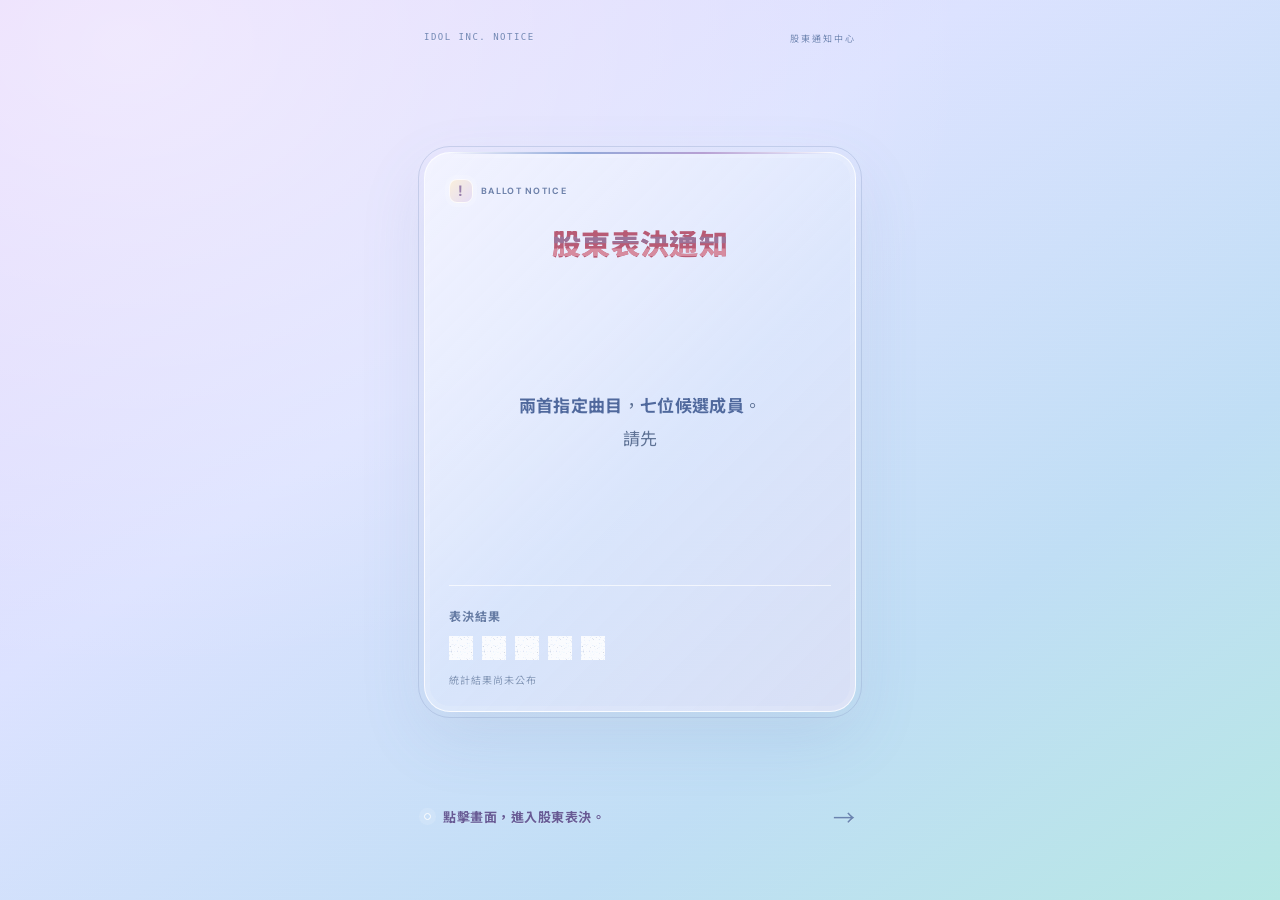
==== commit 8c19f5bf: "Add files via upload" ====
--- a/index.html
+++ b/index.html
@@ -1,537 +1,666 @@
-<!doctype html>
-<html lang="zh-Hant">
-<head>
-  <meta charset="utf-8">
-  <meta name="viewport" content="width=device-width, initial-scale=1">
-  <meta name="theme-color" content="#c0ccec">
-  <meta name="description" content="《患上不出道就會死的病》非官方 COS 舞台企劃：股東為七位成員各自選擇一首指定歌曲，完成本期舞台表決。">
-  <title>偶像股份有限公司｜股東指定舞台表決</title>
-  <link rel="preconnect" href="https://fonts.googleapis.com">
-  <link rel="preconnect" href="https://fonts.gstatic.com" crossorigin>
-  <link href="https://fonts.googleapis.com/css2?family=DM+Sans:wght@400;500;600;700&family=Noto+Sans+TC:wght@400;500;600;700;800&display=swap" rel="stylesheet">
-  <style>
-:root{--ink:#eef1ff;--muted:#a0a7c7;--line:#3a4161;--lilac:#c2ccff;--pink:#c4b7f5;--sans:'Noto Sans TC',sans-serif;--latin:'DM Sans',sans-serif;--serif:var(--latin)}
-*{box-sizing:border-box}body{margin:0;background:#060711;color:var(--ink);font-family:var(--sans);-webkit-font-smoothing:antialiased}button,input,select{font:inherit}button{cursor:pointer}button:disabled{cursor:not-allowed}a{color:inherit}button:focus-visible,select:focus-visible,input:focus-visible{outline:3px solid #8f76ff;outline-offset:4px}[hidden]{display:none!important}.wrap{max-width:480px;margin:auto;padding:0 24px;background:#0b0d20}.masthead{max-width:480px;margin:auto;background:#0b0d20}.mast-main{height:78px;display:flex;align-items:center;justify-content:space-between;border-bottom:1px solid var(--line)}.brand img{width:138px;height:38px;display:block}.brand .fallback,.mast-top,.mast-main>.left,.right .round{display:none}.mast-main>.right{font:700 9px var(--latin);letter-spacing:1.5px;color:var(--lilac)}.mast-main>.right:before{content:'';display:inline-block;width:5px;height:5px;border-radius:50%;background:#7658f3;margin-right:6px;box-shadow:0 0 0 4px #7658f311}.hero{padding:30px 0 20px}.section-overline{font:700 9px var(--latin);letter-spacing:2px;color:var(--lilac)}.hero h1{font-size:48px;letter-spacing:-3px;line-height:1.15;margin:20px 0 12px;font-weight:800}.hero h1 em{font-style:normal;color:var(--lilac)}.hero-kicker{font-size:13px;margin:0;color:#b3bbdc}.hero-explain,.hero-stamp,.hero-visual,.steps,.chapter-aside,.record-art,.record-controls,.player-hint,.group-tools,.ballot-info{display:none}main{padding-bottom:12px}.chapter{padding-top:12px}.chapter-title h2{font-size:18px;letter-spacing:-.5px;margin:0 0 8px}.chapter-title>p{font-size:11px;line-height:1.7;color:var(--muted);margin:0 0 18px}.record{padding:18px 0;border-top:1px solid var(--line)}.record-top{display:flex;gap:12px;align-items:center;font:700 8px var(--latin);letter-spacing:1.5px;color:var(--muted)}.record-top .bar{flex:1}.record h3{font:700 25px/1.2 var(--latin);letter-spacing:-1px;margin:8px 0}.record h3 small{font:500 12px var(--sans);letter-spacing:0}.record-sub{font-size:10px;color:var(--muted)}.player-area{margin-top:14px}.player-area iframe{width:100%;height:175px;display:block;border:0;border-radius:14px;background:#11152b}.primary{background:var(--lilac);color:white;border:0;min-height:54px;border-radius:14px;font-size:13px;font-weight:700;padding:16px 20px;transition:transform .2s,box-shadow .2s;box-shadow:0 8px 24px #6c50ec20}.primary:active:not(:disabled){transform:scale(.97)}.primary:disabled{background:#242b44;color:#7582a5;box-shadow:none}.next-step{width:100%;display:flex;justify-content:space-between;margin-top:12px}.next-step span{font-size:20px}.flow-note{font-size:10px;color:var(--muted);text-align:center;margin:12px 0}.back-listen{background:none;border:0;padding:0;margin:12px 0 22px;color:#a8b4d7;font-size:11px}.group-chapter .chapter-title h2{font-size:27px;font-weight:800;letter-spacing:-1px}.group-intro p{font-size:10px;color:var(--muted);margin:0 0 17px;display:flex;gap:4px;align-items:center}.group-intro strong{color:var(--lilac)}.cast-grid{display:grid;grid-template-columns:repeat(4,minmax(0,1fr));gap:18px 9px;padding:10px 0 23px}.cast-card{text-align:center;min-width:0}.cast-number{position:relative;width:60px;height:60px;border-radius:50%;margin:auto;display:grid;place-items:center;font:700 19px var(--latin);color:#bfcdf1;background:linear-gradient(135deg,#3d476d,#191f3a);border:2px solid #8896c3;box-shadow:0 3px 12px #34244712;touch-action:none;user-select:none;cursor:grab;transition:box-shadow .2s,transform .2s}.cast-card[data-choice="bloody-paradise"] .cast-number{background:#3b4a78;color:#deebff;box-shadow:0 0 0 2px #9576ed}.cast-card[data-choice="shangri-la"] .cast-number{background:#4d3e6a;color:#ecddff;box-shadow:0 0 0 2px #d995b4}.member-title{font-size:10px;margin-top:8px;font-weight:600}.coser{font-size:8px;color:var(--muted);margin-top:3px}.picked .cast-number{transform:scale(1.08);box-shadow:0 0 0 3px #8c70f3}.locked{opacity:.7}.stage-grid{display:grid;grid-template-columns:1fr 1fr;gap:12px}.stage-panel{min-height:216px;position:relative;border:1px solid #657cad;border-radius:18px;padding:16px 12px;background:linear-gradient(155deg,#1d2948,#0e1329);transition:transform .2s,box-shadow .2s}.stage-panel[data-song="shangri-la"]{border-color:#8b7eb9;background:linear-gradient(155deg,#2c2445,#151328)}.stage-panel:before{content:'↓';position:absolute;right:12px;bottom:10px;color:#ab9bc6;font-size:18px}.stage-heading{display:flex;justify-content:space-between;font:700 7px var(--latin);letter-spacing:.6px;color:#aabce9}.stage-heading .count{font-size:9px}.stage-panel h3{font:700 18px/1.15 var(--latin);letter-spacing:-.6px;margin:12px 0 16px;min-height:40px}.stage-panel h3 span{display:block;margin-top:4px}.stage-line{height:1px;background:#cdbbe355}.assigned-list{display:flex;flex-wrap:wrap;gap:8px;margin-top:14px;min-height:50px}.stage-avatar{position:relative;width:43px;height:43px;flex:0 0 43px;border-radius:50%;border:2px solid #cbd7ff;background:#586f9f;overflow:hidden;box-shadow:0 2px 6px #52387718;touch-action:none;user-select:none;cursor:grab;animation:land .3s ease}.stage-panel[data-song="shangri-la"] .stage-avatar{background:#80659f}.stage-avatar img{width:100%;height:100%;object-fit:cover;pointer-events:none}.avatar-placeholder{display:block;position:relative;width:100%;height:100%;pointer-events:none}.avatar-placeholder:before{content:'';position:absolute;left:33%;top:18%;width:34%;height:34%;border-radius:50%;background:#fff9}.avatar-placeholder:after{content:'';position:absolute;left:20%;bottom:7%;width:60%;height:37%;border-radius:55% 55% 20% 20%;background:#fff9}.empty{display:none}.stage-panel.drag-over{transform:translateY(-4px);box-shadow:0 0 0 2px #9173df,0 12px 22px #6c50ec20}.stage-panel[data-song="shangri-la"].drag-over{box-shadow:0 0 0 2px #d589ae,0 12px 22px #d589ae25}.drag-ghost{position:fixed;z-index:10000;pointer-events:none;width:60px;height:60px;background:#bda5dc;border:2px solid #8896c3;border-radius:50%;box-shadow:0 12px 30px #34244744;transform:translate(-50%,-50%) scale(1.08);overflow:hidden}.relisten{margin-top:18px}.vinyl-player{display:grid;grid-template-columns:56px minmax(0,1fr) 34px;gap:7px 10px;align-items:center;background:#211e2c;color:#fff;padding:14px;border-radius:17px}.vinyl{width:56px;height:56px;border-radius:50%;display:grid;place-items:center;background:repeating-radial-gradient(circle,#15141a 0px,#15141a 2px,#3a3544 3px,#15141a 4px);border:1px solid #504958;box-shadow:0 3px 8px #0006;animation:spin 4s linear infinite;animation-play-state:paused;position:relative}.vinyl:after{content:'';position:absolute;inset:0;border-radius:50%;background:conic-gradient(transparent,#ffffff18,transparent 30%,transparent 60%,#ffffff22,transparent)}.vinyl-label{width:22px;height:22px;border-radius:50%;background:conic-gradient(#c6a8ff,#f2c3df,#a588d2);display:grid;place-items:center}.vinyl-label:after{content:'';width:4px;height:4px;border-radius:50%;background:#27202d}.playing .vinyl{animation-play-state:running}.deck-caption{display:block;font:500 7px var(--latin);letter-spacing:1.3px;color:#ada2be;margin-bottom:5px}.deck-info select{width:100%;min-height:25px;background:transparent;border:0;color:white;font:600 13px var(--latin);padding:0;cursor:pointer}.deck-info option{background:#211e2c}#deck-artist{font:9px var(--latin);color:#b8afc6}.mini-play{width:34px;height:34px;border:0;background:#cbb6ed;border-radius:50%;color:#332544;font-size:12px}.deck-volume{grid-column:2/4;display:flex;gap:7px;align-items:center;font-size:8px;color:#c3b8d0}.deck-volume input{width:100%;min-width:0;flex:1;height:18px;accent-color:#c9b1ef}.deck-volume output{min-width:24px;font:9px var(--latin)}.mini-progress{grid-column:1/-1;height:2px;background:#50465f;overflow:hidden}.mini-progress span{height:100%;width:0;display:block;background:#ccb4f0}.mini-status{grid-column:1/-1;font-size:10px;color:#ecb3d1;margin:0}.mini-status:empty{display:none}.ballot{margin-top:16px}.ballot .primary{width:100%;display:flex;justify-content:space-between;align-items:center}.feedback{font-size:11px;line-height:1.7;color:var(--muted);margin:10px 0;overflow-wrap:anywhere}.feedback:empty{display:none}.feedback[data-state=error]{color:#ffb5c9}.feedback[data-state=success]{color:#b7e5d8}footer{border-top:1px solid var(--line);padding:22px 0 28px;margin-top:26px;font-size:9px;color:#8992b3;line-height:1.8}footer .end{display:none}
-dialog{border:0;border-radius:24px;width:min(410px,calc(100% - 32px));max-height:85dvh;padding:0;background:#10142c;color:var(--ink);box-shadow:0 25px 100px #20133d44;animation:pop .45s cubic-bezier(.2,1.35,.4,1)}dialog::backdrop{background:#21163377;backdrop-filter:blur(8px)}body:has(dialog[open]){overflow:hidden}.dialog-body{padding:26px}.dialog-top{display:flex;justify-content:space-between;align-items:center}.dialog-eyebrow{font:700 8px var(--latin);letter-spacing:2px;color:var(--lilac)}.dialog-top button{border:0;background:none;font-size:25px;color:#b5c1e0}.dialog-body h2{font-size:26px;letter-spacing:-1px;margin:20px 0 8px}.dialog-body>p{font-size:11px;line-height:1.8;color:var(--muted)}.review-list{margin:22px 0}.review-row{display:flex;gap:12px;border-top:1px solid var(--line);padding:14px 0}.letter{font:700 22px var(--latin);color:var(--lilac)}.review-row b{font:700 15px var(--latin)}.review-row small{display:block;margin-top:6px;font-size:10px;color:var(--muted);line-height:1.8}.dialog-actions{display:flex;gap:10px}.dialog-actions button{flex:1}.secondary{min-height:48px;border:1px solid var(--line);border-radius:12px;background:transparent;color:#b3bfdf;font-size:12px}.receipt{font-size:9px;overflow-wrap:anywhere}.success-mark{display:none}.vote-success .success-mark{display:grid;place-items:center;width:76px;height:76px;margin:24px auto;border-radius:50%;background:var(--lilac);color:white;font-size:36px;box-shadow:0 0 0 12px #6c50ec0c;animation:pop .6s cubic-bezier(.2,1.4,.4,1)}.vote-success .review-list,.vote-success #confirm-btn{display:none}.vote-success .dialog-body{text-align:center}.flow-enter{animation:rise .65s cubic-bezier(.2,.8,.2,1) both}.flow-enter .cast-card{animation:rise .5s .12s both}.flow-enter .cast-card:nth-child(2n){animation-delay:.2s}.flow-enter .cast-card:nth-child(3n){animation-delay:.28s}@keyframes rise{from{opacity:0;transform:translateY(55px);filter:blur(4px)}to{opacity:1;transform:none;filter:none}}@keyframes pop{from{opacity:0;transform:translateY(25px) scale(.85)}to{opacity:1;transform:none}}@keyframes land{from{transform:scale(.6);opacity:0}to{transform:scale(1);opacity:1}}@keyframes spin{to{transform:rotate(360deg)}}
-@media(min-width:520px){body{padding:24px 0}.masthead{border-radius:26px 26px 0 0}body>.wrap{border-radius:0 0 26px 26px}}
-@media(max-width:360px){.wrap{padding:0 18px}.cast-number{width:54px;height:54px}.stage-avatar{width:38px;height:38px;flex-basis:38px}.stage-panel{padding:14px 10px}.stage-panel h3{font-size:16px}.vinyl-player{padding:12px;gap:6px 8px}}
-@media(prefers-reduced-motion:reduce){*,*:before,*:after{animation:none!important;transition:none!important}}
-
-/* Keep the monitor immediately beneath two equal, stable stage panels. */
-.cast-number{overflow:hidden}.cast-number .avatar-placeholder:before{background:#ffffffb8}.cast-number .avatar-placeholder:after{background:#ffffffb0}
-.stage-grid{align-items:stretch}.stage-panel{height:242px;min-height:242px;display:grid;grid-template-rows:16px 48px 1px minmax(0,1fr);gap:8px;overflow:hidden}.stage-panel:before{display:none}.stage-panel h3{margin:0;min-height:0;align-self:center}.assigned-list{display:grid;grid-template-columns:repeat(3,minmax(0,1fr));grid-auto-rows:34px;gap:8px 5px;margin:0;min-height:0;align-content:start;justify-items:center;overflow-y:auto;overscroll-behavior:contain}.stage-avatar{width:34px;height:34px;flex:none}.relisten{margin:12px 0 0}.ballot{margin-top:12px}.hero h1{line-height:1.15;letter-spacing:-2px}.hero-kicker{font-size:12px}.brand img{width:154px;height:40px}
-@media(max-width:360px){.stage-panel{padding:14px 10px}.assigned-list{grid-auto-rows:30px;gap:7px 4px}.stage-avatar{width:30px;height:30px}}
-
-/* Blue-white broadcast stage, based on the supplied visual reference. */
-:root{color-scheme:dark}body{background:radial-gradient(ellipse at 50% 0,#29305d88,transparent 650px),#060711}.masthead,.masthead .wrap{background:transparent}.mast-main{height:70px;border-bottom:1px solid #798cb92b}.brand{display:flex;gap:12px;align-items:center;text-decoration:none}.brand:before{content:'✦';display:grid;place-items:center;width:25px;height:29px;color:#dfedff;border:1px solid #b8caff;clip-path:polygon(50% 0,100% 20%,100% 80%,50% 100%,0 80%,0 20%);background:linear-gradient(135deg,#b2c9ff33,#6e70c311);font-size:21px;text-shadow:0 0 12px #a4c5ff}.brand-wordmark{font-size:14px;font-weight:700;letter-spacing:2px;color:#e7eeff}.brand-wordmark small{display:block;font:600 6px var(--latin);letter-spacing:2.5px;color:#8e9dc6;margin-top:5px}.mast-main>.right{color:#adbee8;font-size:8px;letter-spacing:1px}.mast-main>.right:before{background:#d1e5ff;box-shadow:0 0 8px #a0c6ff}.wrap{background:linear-gradient(180deg,#10152d70,#090c1b 700px)}.hero{position:relative;isolation:isolate;overflow:hidden;padding:24px 0 22px;text-align:center;margin:0 -24px}.hero-copy{position:relative;z-index:1}.hero:before{content:'';position:absolute;z-index:-1;inset:52px 0 28px;background:repeating-linear-gradient(90deg,transparent 0 25px,#b5d1ff4d 26px,#edf7ff88 28px,#96abfb22 31px,transparent 35px 59px);mask-image:linear-gradient(90deg,#000,transparent 33%,transparent 67%,#000);filter:blur(2px);opacity:.4;animation:stage-light 6s ease-in-out infinite alternate}.hero:after{content:'';position:absolute;inset:18px 0 0;z-index:-2;background:radial-gradient(ellipse at 50% 40%,#7685dc4d,transparent 62%),linear-gradient(180deg,transparent 80%,#b5c8ff0d 81%,transparent 82%)}.section-overline{font-size:7px;letter-spacing:2.6px;color:#96a7d0}.hero h1{margin:5px 0 0;line-height:0;font-size:0}.show-logo{display:block;width:min(76vw,285px);height:auto;aspect-ratio:1;margin:auto;filter:drop-shadow(0 0 20px #8e9df82e);animation:emblem-arrive 1s cubic-bezier(.2,.7,.2,1) both}.hero-kicker{display:inline-block;margin:0;font-size:10px;letter-spacing:2px;color:#d1dcfa;border-top:1px solid #adbeef66;border-bottom:1px solid #adbeef33;padding:9px 22px;background:linear-gradient(90deg,transparent,#b5c5ff0c,transparent)}.chapter{padding-top:18px}.chapter-title h2{color:#e4ecff;text-shadow:0 0 18px #a2bcfa16}.chapter-title>p{color:#9daacb}.record{border-color:#819bd333}.record-top{color:#91a7cf}.record h3{color:#eff5ff}.player-area iframe{border-radius:6px;border:1px solid #768bbc44}.primary{border:1px solid #cfddff;background:linear-gradient(110deg,#c9d9ff,#e3e6ff 55%,#b1b6ed);color:#111b3b;border-radius:5px;box-shadow:0 0 18px #8daeff27,inset 0 0 0 3px #111d4520;letter-spacing:1px}.primary:hover:not(:disabled){box-shadow:0 0 28px #a6baff44}.primary:disabled{border-color:#35415e;background:#202944;color:#7383a8;box-shadow:none}.next-step{position:relative;overflow:hidden}.next-step:after{content:'';position:absolute;inset:0;background:linear-gradient(110deg,transparent 25%,#fff6,transparent 70%);transform:translateX(-130%);animation:button-sheen 7s ease-in-out infinite;pointer-events:none}.group-chapter .chapter-title h2{font-size:25px}.cast-number{box-shadow:0 0 0 3px #9fb9ef0c,0 5px 15px #0005}.member-title{color:#e1eaff}.coser{color:#9caaca;font-size:9px}.cast-card[data-choice="bloody-paradise"] .cast-number{box-shadow:0 0 0 2px #a8c5fa,0 0 15px #88b8ff22}.cast-card[data-choice="shangri-la"] .cast-number{box-shadow:0 0 0 2px #c2adf1,0 0 15px #bf9ce822}.stage-panel{border-radius:7px;box-shadow:inset 0 0 20px #9dbbff04}.stage-panel h3{color:#ecf3ff;text-shadow:0 0 10px #b3ccff22}.stage-heading{color:#a2bde5}.stage-panel[data-song="shangri-la"] .stage-heading{color:#c4b5ef}.stage-line{background:linear-gradient(90deg,#c3d7ff99,#c3d7ff22)}.stage-panel.drag-over{transform:translateY(-3px);box-shadow:0 0 0 1px #deedff,0 0 28px #81abff44}.stage-panel[data-song="shangri-la"].drag-over{box-shadow:0 0 0 1px #e7dcff,0 0 28px #a58ce944}.vinyl-player{background:linear-gradient(115deg,#1a2541,#101428);border:1px solid #8d9fc14d;border-radius:8px;box-shadow:inset 0 1px 0 #d7e6ff0c}.mini-play{background:#c9d8ff;color:#16213e;box-shadow:0 0 12px #a6c2ff22}.deck-volume input{accent-color:#c7d6ff}.vinyl-label{background:conic-gradient(#d6e9ff,#909edb,#e4ddff,#9eaedc)}.deck-caption{color:#8fadd1}.mini-progress{background:#354463}.mini-progress span{background:#cce4ff}.flow-note{font-size:8px;letter-spacing:2px}.back-listen{color:#91a9ce}.dialog-eyebrow{color:#bacfff}dialog{background:radial-gradient(ellipse at 50% 0,#34416b,#11182f 70%);border:1px solid #8b9ac3;border-radius:10px;box-shadow:0 0 50px #9db6ff15,0 28px 90px #000b}dialog::backdrop{background:#020613b3}.secondary{border-color:#7181a85c;color:#c3d1ed;border-radius:5px}.vote-success .success-mark{color:#182446;background:linear-gradient(135deg,#e5f5ff,#abb9f5);box-shadow:0 0 0 10px #c0d3ff08,0 0 35px #a0bcff33}.receipt{color:#8b9bbd}footer{border-color:#91a7d62b;color:#7c89aa}.flow-enter{animation:rise .65s cubic-bezier(.2,.8,.2,1) both}
-@keyframes stage-light{from{opacity:.2;transform:scaleX(.97)}to{opacity:.5;transform:scaleX(1.03)}}@keyframes emblem-arrive{from{opacity:0;transform:translateY(14px) scale(.94);filter:blur(4px)}to{opacity:1;transform:none;filter:drop-shadow(0 0 20px #8e9df82e)}}@keyframes button-sheen{0%,65%{transform:translateX(-130%)}90%,100%{transform:translateX(130%)}}
-@media(min-width:520px){.masthead{border-radius:0}body>.wrap{border-radius:0;border-left:1px solid #687baa22;border-right:1px solid #687baa22}body{padding:20px 0}}
-@media(max-width:360px){.hero{margin:0 -18px}.brand-wordmark{font-size:12px;letter-spacing:1px}.mast-main>.right{font-size:7px}.group-chapter .chapter-title h2{font-size:23px}}
-@media(prefers-reduced-motion:reduce){.hero:before,.show-logo,.next-step:after{animation:none!important}}
-
-
-/* Opening boot sequence and full-screen mission terminal. */
-.system-intro{overflow:hidden!important}.intro-shell{position:fixed;inset:0;z-index:9000;background:radial-gradient(ellipse at 50% 35%,#222d57 0,#0a0e23 45%,#03050d 85%);color:#e7f0ff;overflow:hidden;isolation:isolate}.intro-shell:before{content:'';position:absolute;inset:0;pointer-events:none;z-index:3;background:repeating-linear-gradient(0deg,transparent 0 3px,#c0d6ff03 4px);opacity:.8}.intro-shell:after{content:'';position:absolute;left:0;right:0;top:-20%;height:20%;background:linear-gradient(transparent,#b8d3ff09,transparent);pointer-events:none;animation:terminal-scan 6s linear infinite;z-index:2}.boot-scene{width:min(100%,440px);height:100%;min-height:100svh;margin:auto;display:flex;flex-direction:column;justify-content:center;align-items:center;padding:36px 30px;position:relative}.boot-scene:before{content:'';position:absolute;inset:15% 4%;border-left:1px solid #adc8ff12;border-right:1px solid #adc8ff12;pointer-events:none}.boot-code{font:8px ui-monospace,monospace;letter-spacing:2.1px;color:#8d9fc9;position:absolute;top:max(30px,env(safe-area-inset-top))}.boot-scene img{width:min(78vw,310px);height:auto;filter:drop-shadow(0 0 25px #b1c8ff2b);animation:boot-emblem 1.2s ease-out both}.boot-monitor{width:100%;max-width:290px;margin:28px auto 0}.boot-readout{display:flex;justify-content:space-between;font:10px ui-monospace,monospace;letter-spacing:1px;color:#c5d5f8;margin-bottom:12px}.boot-track{height:9px;border:1px solid #8a9ec366;padding:2px;box-shadow:0 0 20px #7a9eff0d}.boot-track>span{display:block;height:100%;width:0;background:repeating-linear-gradient(90deg,#d7e9ff 0 5px,transparent 5px 7px);box-shadow:0 0 10px #b1cbff80}.boot-caption{display:block;font:7px ui-monospace,monospace;letter-spacing:2px;margin-top:12px;color:#7286b0}.boot-out{animation:boot-dissolve .4s ease-in both}.briefing-scene{position:relative;z-index:4;display:flex;flex-direction:column;justify-content:center;align-items:stretch;width:100%;height:100%;min-height:100svh;max-width:640px;margin:auto;background:transparent;border:0;color:#e6edff;text-align:left;padding:70px clamp(28px,7vw,60px);cursor:pointer;animation:terminal-in .55s ease-out both}.briefing-meta{position:absolute;top:max(32px,env(safe-area-inset-top));left:clamp(28px,7vw,60px);right:clamp(28px,7vw,60px);display:flex;justify-content:space-between;font:8px ui-monospace,monospace;letter-spacing:1.4px;color:#90a5d2}.mission-copy{font:600 clamp(25px,4svh,36px)/1.45 var(--sans);letter-spacing:1px;white-space:pre-wrap;overflow-wrap:anywhere;max-height:calc(100svh - 180px);overflow:hidden;text-shadow:0 0 23px #b2caff15}.mission-copy:after{content:'▌';font-size:.72em;vertical-align:baseline;color:#bed4ff;animation:cursor-pulse 1.15s ease-in-out infinite}.briefing-footer{position:absolute;bottom:max(36px,env(safe-area-inset-bottom));left:clamp(28px,7vw,60px);right:clamp(28px,7vw,60px);display:flex;align-items:center;gap:12px;color:#a8bce5;font-size:10px;letter-spacing:1px}.briefing-arrow{margin-left:auto;font-size:22px;color:#d8e7ff}.tap-ring{width:7px;height:7px;border:1px solid #bbd1ff;border-radius:50%;box-shadow:0 0 0 5px #a3bfff0b;animation:tap-breathe 2s ease-in-out infinite}.intro-leave{animation:intro-lift .6s cubic-bezier(.65,0,.35,1) both;pointer-events:none}.scene-wipe{position:fixed;inset:0;z-index:9500;display:grid;place-items:center;pointer-events:none;visibility:hidden;isolation:isolate;overflow:hidden}.scene-wipe:before,.scene-wipe:after{content:'';position:absolute;left:0;right:0;height:51%;background:#0b1129;z-index:-1;border-color:#bbd6ff66;border-style:solid;border-width:0;box-shadow:0 0 30px #b0ceff22}.scene-wipe:before{top:0;transform:translateY(-105%);border-bottom-width:1px}.scene-wipe:after{bottom:0;transform:translateY(105%);border-top-width:1px}.scene-wipe>span{font:9px ui-monospace,monospace;letter-spacing:4px;color:#c7dcff;opacity:0}.scene-wipe.active{visibility:visible}.scene-wipe.active:before{animation:shutter-top .85s cubic-bezier(.65,0,.35,1) both}.scene-wipe.active:after{animation:shutter-bottom .85s cubic-bezier(.65,0,.35,1) both}.scene-wipe.active>span{animation:shutter-label .85s ease both}.flow-enter .record{animation:track-arrive .6s .06s both}.flow-enter .record:nth-of-type(2){animation-delay:.16s}.flow-enter .vinyl-player{animation:track-arrive .6s .25s both}.group-intro{position:relative}.group-intro:after{content:'';position:absolute;left:0;bottom:5px;width:100%;height:1px;background:#c4d7ff88;transform:scaleX(var(--assigned,0));transform-origin:left;transition:transform .4s ease;box-shadow:0 0 10px #b5ceff55}.stage-panel.just-dropped{animation:slot-lock .4s ease-out}.sending .dialog-body{position:relative;overflow:hidden}.sending .dialog-body:after{content:'';position:absolute;inset:-30% 0 0;pointer-events:none;background:linear-gradient(transparent,#b3d0ff12,transparent);height:35%;animation:terminal-scan 1.8s linear infinite}.sending #confirm-btn:after{content:'';width:12px;height:12px;display:inline-block;margin-left:10px;border:1px solid #33446c55;border-top-color:#1d2c50;border-radius:50%;animation:spin 1s linear infinite}.vote-success .dialog-body:after{content:'';position:absolute;inset:0;pointer-events:none;background:radial-gradient(ellipse at 50% 25%,#bbd9ff16,transparent 55%);animation:success-bloom 1.2s ease-out both}.vote-success .dialog-body{position:relative}.vote-success .success-mark{position:relative}.vote-success .success-mark:after{content:'';position:absolute;inset:-10px;border:1px solid #cbdeff66;border-radius:50%;animation:success-ring 1.1s ease-out both}
-@keyframes terminal-scan{from{transform:translateY(-100%)}to{transform:translateY(650%)}}@keyframes boot-emblem{from{opacity:0;transform:scale(.88);filter:blur(6px)}to{opacity:1;transform:none;filter:drop-shadow(0 0 25px #b1c8ff2b)}}@keyframes boot-dissolve{to{opacity:0;transform:scale(1.06);filter:blur(5px)}}@keyframes terminal-in{from{opacity:0;transform:translateY(18px)}to{opacity:1;transform:none}}@keyframes cursor-pulse{0%,100%{opacity:.25}50%{opacity:1}}@keyframes tap-breathe{50%{box-shadow:0 0 0 10px #a3bfff05}}@keyframes intro-lift{to{transform:translateY(-105%);opacity:.3}}@keyframes shutter-top{0%{transform:translateY(-105%)}35%,55%{transform:none}100%{transform:translateY(-105%)}}@keyframes shutter-bottom{0%{transform:translateY(105%)}35%,55%{transform:none}100%{transform:translateY(105%)}}@keyframes shutter-label{0%,20%,90%,100%{opacity:0}35%,55%{opacity:1}}@keyframes track-arrive{from{opacity:0;transform:translateY(28px) rotateX(8deg)}to{opacity:1;transform:none}}@keyframes slot-lock{50%{box-shadow:0 0 0 2px #d2e5ff,0 0 30px #9cbfff55}}@keyframes success-ring{from{transform:scale(.8);opacity:0}40%{opacity:1}to{transform:scale(1.5);opacity:0}}@keyframes success-bloom{from{opacity:0}40%{opacity:1}to{opacity:.5}}
-@media(prefers-reduced-motion:reduce){.intro-shell:after,.mission-copy:after,.tap-ring,.scene-wipe:before,.scene-wipe:after,.scene-wipe>span,.stage-panel.just-dropped,.sending .dialog-body:after,.sending #confirm-btn:after,.vote-success .dialog-body:after,.vote-success .success-mark:after{animation:none!important}.scene-wipe.active{background:#0b1129}.scene-wipe.active>span{opacity:1}}
-
-
-/* The header uses the same actual SVG as the opening screen. */
-.brand:before{display:none}.brand{gap:8px;min-width:0}.brand .header-emblem{display:block;width:60px;height:60px;object-fit:contain;flex-shrink:0;filter:drop-shadow(0 0 8px #abc9ff22)}.brand-wordmark{font-size:12px;letter-spacing:1px}.brand-wordmark small{letter-spacing:1.8px}.mast-main{height:78px}.cast-grid{min-height:224px;grid-auto-rows:88px;align-content:start;gap:14px 9px}.bank-empty{grid-column:1/-1;align-self:center;text-align:center;color:#a7bade;font-size:11px;letter-spacing:2px;margin:48px 0}.preview-player{grid-template-columns:84px minmax(0,1fr) 42px;padding:18px 16px;gap:10px 14px;background:radial-gradient(ellipse at 12% 30%,#3c4e7c33,transparent 75%),linear-gradient(120deg,#192440,#0c142b);border-color:#8ca7db55}.preview-player .vinyl{width:84px;height:84px;grid-row:span 2;box-shadow:0 5px 15px #0008,inset 0 0 0 3px #080b17}.preview-player .vinyl-label{width:32px;height:32px}.preview-player .mini-play{width:42px;height:42px}.preview-time{display:block;font:400 22px var(--latin);color:#e1edff;font-variant-numeric:tabular-nums;margin-top:7px}.preview-player .deck-caption{font-size:7px;line-height:1.6;letter-spacing:1px}.preview-player .deck-volume{margin:0}.source-link{display:block;text-align:right;font:9px var(--latin);letter-spacing:.5px;color:#9bb3dd;text-decoration:none;margin-top:10px}.player-area{margin-top:14px}
-@media(max-width:360px){.brand .header-emblem{width:50px;height:50px}.brand-wordmark{font-size:11px}.preview-player{grid-template-columns:72px minmax(0,1fr) 36px;gap:9px;padding:14px 12px}.preview-player .vinyl{width:72px;height:72px}.preview-player .mini-play{width:36px;height:36px}}
-
-
-/* Album artwork stays visible alongside the song identity above each vinyl deck. */
-.record{position:relative;min-height:96px}.record-art{display:block;position:absolute;top:18px;left:0;width:64px;height:64px}.record-art img{display:block;width:100%;height:100%;object-fit:cover;border:1px solid #bfd4ff55;border-radius:4px;box-shadow:0 3px 16px #03061155}.record .record-top{margin-left:80px;min-height:11px}.record h3{margin-left:80px}.record .record-sub{margin-left:80px;min-height:15px}.record .player-area{margin-top:18px}
-@media(max-width:360px){.record-art{width:56px;height:56px}.record .record-top,.record h3,.record .record-sub{margin-left:68px}.record h3{font-size:22px}}
-
-
-.track-heading{display:grid;grid-template-columns:68px minmax(0,1fr);gap:16px;align-items:center;min-height:68px}.track-cover{display:block!important;width:68px;height:68px;object-fit:cover;aspect-ratio:1;border:1px solid #bfd4ff66;border-radius:5px;box-shadow:0 3px 16px #03061155}.track-caption{min-width:0}.record .track-caption .record-top,.record .track-caption h3,.record .track-caption .record-sub{margin-left:0}.record .track-caption h3{font-size:23px;margin-top:7px;margin-bottom:6px}.bgm-toggle{position:fixed;right:max(16px,env(safe-area-inset-right));bottom:max(16px,env(safe-area-inset-bottom));z-index:9700;min-height:38px;border:1px solid #acc6ff66;border-radius:20px;padding:8px 14px;background:#111a31e8;color:#cbdcff;backdrop-filter:blur(10px);font-size:10px;letter-spacing:1px}.bgm-toggle[aria-pressed="true"]{box-shadow:0 0 18px #8cb5ff20}
-@media(max-width:360px){.track-heading{grid-template-columns:60px minmax(0,1fr);gap:12px}.track-cover{width:60px;height:60px}.record .track-caption h3{font-size:20px}}
-
-
-/* Holographic blue, lilac and silver-white, sampled from the supplied reference. */
-:root{color-scheme:light;--ink:#34486a;--muted:#697d9e;--line:#a8bcdc;--lilac:#657dbb;--pink:#9a8bc6}
-body{background:radial-gradient(ellipse at 18% 12%,#e1ddff8c,transparent 55%),radial-gradient(ellipse at 88% 62%,#a5d9f788,transparent 60%),#becbe5;color:var(--ink)}.wrap{background:linear-gradient(145deg,#d9e3fa99,#c6d9f199 45%,#d9d3f294)}.masthead,.masthead .wrap{background:transparent}.mast-main{border-color:#ffffff80}.brand-wordmark{color:#40577c}.brand-wordmark small{color:#7087af}.brand .header-emblem{filter:drop-shadow(0 0 6px #ffffff99)}.mast-main>.right{color:#536e9e}.mast-main>.right:before{background:#f6fbff;box-shadow:0 0 8px #fff}.chapter-title h2{color:#344b73;text-shadow:0 1px 0 #ffffff55}.chapter-title>p,.record-sub{color:#6a7f9f}.record{border-color:#ffffff8c}.record-top{color:#6881aa}.record h3{color:#334b74}.track-cover{border-color:#ffffffdd;box-shadow:0 5px 16px #6b87b524}.primary{border:1px solid #ffffffdf;background:linear-gradient(115deg,#f1f7ff,#d8e4fb 45%,#e2dafa);color:#425a88;box-shadow:inset 0 0 0 3px #ffffff30,0 8px 25px #7e9ac327}.primary:hover:not(:disabled){box-shadow:0 0 25px #ffffff80}.primary:disabled{background:#cad5e7;color:#8b9bb5;border-color:#e7eff980;box-shadow:none}.flow-note,.back-listen{color:#7187aa}.cast-number{background:linear-gradient(145deg,#bfd2ee,#a9bfe3);border-color:#f5faff;box-shadow:0 3px 13px #7192c127}.member-title{color:#3d557d}.coser{color:#7588a7}.cast-card[data-choice="bloody-paradise"] .cast-number{background:#adc8e9;box-shadow:0 0 0 2px #91add3,0 0 15px #fff6}.cast-card[data-choice="shangri-la"] .cast-number{background:#bdb3df;box-shadow:0 0 0 2px #b4a4d4,0 0 15px #fff6}.picked .cast-number{box-shadow:0 0 0 3px #fff,0 0 20px #a7b9f266}.stage-panel{border-color:#ffffffcc;background:linear-gradient(150deg,#e9f2ff8c,#c4d8f299);box-shadow:inset 0 1px 0 #ffffff88,0 5px 20px #7e9cc719}.stage-panel[data-song="shangri-la"]{border-color:#ffffffcc;background:linear-gradient(150deg,#f0ebff99,#cfc5ea99)}.stage-panel h3{color:#415a83;text-shadow:0 1px 0 #fff6}.stage-heading{color:#718db7}.stage-panel[data-song="shangri-la"] .stage-heading{color:#9183af}.stage-line{background:linear-gradient(90deg,#fff,#ffffff44)}.stage-avatar{background:#adc5e5;border-color:#ffffffcc;box-shadow:0 3px 10px #6e8eb51c}.stage-panel[data-song="shangri-la"] .stage-avatar{background:#baadd7}.stage-panel.drag-over{box-shadow:0 0 0 2px #fff,0 0 25px #f3fbff99}.stage-panel[data-song="shangri-la"].drag-over{box-shadow:0 0 0 2px #fff,0 0 25px #e7dcffcc}.drag-ghost{background:#b2bfe7;border-color:#fff;box-shadow:0 12px 30px #6e80b24d}.group-intro:after{background:#fff;box-shadow:0 0 10px #fff6}.bank-empty{color:#8195b6}.vinyl-player,.preview-player{background:linear-gradient(125deg,#edf4ff99,#d0def4a8 55%,#ddd7f299);border-color:#ffffffb3;box-shadow:inset 0 1px 0 #ffffff8c,0 5px 20px #7b96c01a;color:#3e567f}.preview-time{color:#3d567e}.deck-caption{color:#8196b6}.deck-info select{color:#455d85}.deck-info option{background:#e9f0fb;color:#3c5276}#deck-artist{color:#788bad}.mini-play{background:#f6faff;color:#6d86b8;box-shadow:0 3px 13px #7b99c333;border:1px solid #fff}.deck-volume{color:#7e92b2}.deck-volume input{accent-color:#859ed1}.mini-progress{background:#91a9d033}.mini-progress span{background:#819bd1}.source-link{color:#7690b8}.vinyl{border-color:#68798b;box-shadow:0 5px 15px #5d769b40}.vinyl-label{background:conic-gradient(#ecf5ff,#afbee8,#e8ddf8,#bbd9ed)}.mini-status{color:#8c6688}.feedback{color:#7185aa}.feedback[data-state=error]{color:#a14c70}.feedback[data-state=success]{color:#497b79}footer{border-color:#ffffff99;color:#7c90af}.bgm-toggle{background:#eef4ffdb;border-color:#ffffffdd;color:#6c84af;box-shadow:0 4px 18px #6a88b52e}.bgm-toggle[aria-pressed="true"]{box-shadow:0 0 18px #fff8}.soundcloud-source{max-width:480px;margin:auto;padding:16px 24px 74px;background:linear-gradient(135deg,#d0def399,#e0dcf499);border-top:1px solid #ffffff88}.music-source-label{font:600 8px var(--latin);letter-spacing:2px;color:#8497b8;margin-bottom:12px}.soundcloud-source iframe{display:block;border:0;border-radius:8px;max-width:100%}.soundcloud-source>a{display:block;font-size:9px;line-height:1.7;text-decoration:none;color:#6b82aa;margin-top:8px}.soundcloud-source p{font-size:10px;color:#8c6c93;line-height:1.7}.soundcloud-source p:empty{display:none}
-.intro-shell{background:radial-gradient(ellipse at 18% 22%,#e4e0ff9c,transparent 55%),radial-gradient(ellipse at 95% 70%,#b0e2f49c,transparent 65%),linear-gradient(150deg,#bfc9f0,#a9c9e9 60%,#c8bfea);color:#f6fbff}.intro-shell:before{background:repeating-linear-gradient(0deg,transparent 0 3px,#ffffff0b 4px)}.intro-shell:after{background:linear-gradient(transparent,#ffffff22,transparent)}.boot-code{color:#627eaa}.boot-scene:before{border-color:#ffffff55}.boot-scene img{filter:drop-shadow(0 0 25px #fff6)}.boot-readout{color:#56729e}.boot-track{border-color:#ffffffb3;box-shadow:0 0 20px #fff3}.boot-track>span{background:repeating-linear-gradient(90deg,#fff 0 5px,transparent 5px 7px);box-shadow:0 0 10px #ffffffb3}.boot-caption{color:#718bb4}.briefing-scene{color:#405a85;text-shadow:0 1px 0 #ffffff33}.briefing-meta{color:#7c91b6}.mission-copy{color:#3e5885;text-shadow:0 1px 0 #ffffff55}.mission-copy:after{color:#fff}.briefing-footer,.briefing-arrow{color:#6a83af}.tap-ring{border-color:#fff;box-shadow:0 0 0 5px #ffffff22}.briefing-footer{bottom:max(82px,env(safe-area-inset-bottom))}.scene-wipe:before,.scene-wipe:after{background:linear-gradient(135deg,#c5d4f1,#c4c3ec);border-color:#fff;box-shadow:0 0 30px #fff6}.scene-wipe>span{color:#607ba8}dialog{background:radial-gradient(ellipse at 50% 0,#e4e8ff,#d0dff2 70%);border-color:#fff;color:#3e557d;box-shadow:0 20px 80px #526c9a55}dialog::backdrop{background:#768eb666;backdrop-filter:blur(10px)}.dialog-eyebrow{color:#7f91ba}.dialog-top button{color:#7c91b1}.dialog-body>p,.review-row small,.receipt{color:#7d90b0}.review-row{border-color:#ffffff99}.letter{color:#899ad1}.secondary{border-color:#ffffffaa;color:#7186ab;background:#ffffff33}.vote-success .success-mark{color:#7892be;background:linear-gradient(135deg,#fff,#e1e7ff);box-shadow:0 0 0 10px #ffffff22,0 0 35px #fff6}
-@media(max-width:360px){.soundcloud-source{padding-left:18px;padding-right:18px}}@media(prefers-reduced-motion:reduce){.scene-wipe.active{background:#c9d8f1}}
-
-
-/* Direct song controls, visible local artwork, and a centered selection stage. */
-.record{padding:20px 0;min-height:0}.song-card{display:grid;grid-template-columns:96px minmax(0,1fr);gap:16px;align-items:center}.song-card .track-cover{display:block!important;visibility:visible!important;position:static;width:96px;height:96px;object-fit:cover;border-radius:8px;border:1px solid #ffffffe6;box-shadow:0 6px 18px #7288b52b}.track-caption{min-width:0}.record .track-caption .record-top{font-size:8px;margin:0;letter-spacing:1.5px}.song-title-row{display:flex;align-items:center;gap:9px;width:100%;min-width:0}.song-title-row h3{flex:1;min-width:0}.record .song-title-row h3{font-size:21px;line-height:1.18;letter-spacing:-.7px;margin:8px 0}.record .song-title-row h3 small{display:block;margin-top:5px;font-size:11px;letter-spacing:1px}.mini-play{flex:0 0 36px;width:36px;height:36px;display:grid;place-items:center}.record .track-caption .record-sub{font-size:10px;margin:0;min-height:0}.song-card .source-link{text-align:left;margin-top:7px;font-size:8px}.song-card .deck-volume{grid-column:1/-1;margin:0;display:flex;justify-content:flex-end;max-width:230px;width:100%;justify-self:end;gap:10px}.song-card .mini-status{grid-column:1/-1;margin:0}.audio-player .deck-volume{display:flex;align-items:center;gap:9px;font-size:9px;color:#7c91b1}.audio-player .deck-volume input{width:auto;min-width:0;flex:1;height:20px;accent-color:#8a9ed4}.audio-player .deck-volume output{min-width:28px;text-align:right;font-variant-numeric:tabular-nums}.audio-player .mini-status{font-size:10px;color:#a05c7e}.compact-player{padding:16px 18px;border:1px solid #ffffffc9;border-radius:14px;background:linear-gradient(125deg,#eff5ff7d,#e3def57d);box-shadow:0 4px 15px #7c91b118}.compact-title{width:100%;min-width:0}.compact-title select{background:transparent;border:0;color:#445c85;min-width:0;flex:1;max-width:calc(100% - 45px);font:600 15px var(--latin);padding:0;min-height:36px}.compact-title option{background:#ecf2fc}.compact-player .deck-caption{margin:0 0 4px;display:block}.compact-player .deck-volume{margin:9px 0 0}.compact-player .mini-status:empty{display:none}.playing .mini-play{box-shadow:0 0 0 5px #ffffff44,0 0 20px #a4b9e155}
-.group-chapter>.chapter-content>.chapter-title{text-align:center;margin:4px 0 20px}.group-chapter .chapter-title h2{font-size:28px;letter-spacing:-1px;margin-bottom:9px}.group-chapter .chapter-title:before{content:'CAST YOUR VOTE';display:block;font:600 8px var(--latin);letter-spacing:3px;color:#8a9ec1;margin-bottom:13px}.group-chapter .chapter-title>p{max-width:250px;margin:0 auto;font-size:11px;line-height:1.9}.group-intro{display:flex;justify-content:center;margin:0 0 14px}.group-intro:after{display:none}.group-intro p{display:inline-flex;align-items:center;justify-content:center;gap:6px;margin:0;padding:7px 18px;border:1px solid #ffffffa6;border-radius:20px;background:#ffffff26;font:10px var(--latin);color:#6e84a9}.cast-grid{display:flex;flex-wrap:wrap;justify-content:center;align-content:center;min-height:232px;gap:18px 12px;padding:16px 0 28px;position:relative}.cast-card{flex:0 0 calc((100% - 36px)/4);max-width:78px;text-align:center}.cast-number{width:60px;height:60px}.bank-empty{flex:1 0 100%;padding:0 20px}.stage-panel{border-radius:15px;box-shadow:inset 0 0 0 4px #ffffff14,0 8px 24px #8ca2c31a}.stage-panel:after{content:'';position:absolute;inset:5px;border:1px solid #ffffff66;border-radius:10px;pointer-events:none}.stage-heading{justify-content:center;gap:10px;letter-spacing:1px}.stage-heading .count{padding:2px 5px;border-radius:8px;background:#ffffff35;font-size:8px}.stage-panel h3{text-align:center;font-size:18px;line-height:1.25}.assigned-list{justify-items:center}.relisten{margin-top:14px}.ballot .primary{border-radius:10px}.soundcloud-source{overflow:visible;padding-bottom:84px}.soundcloud-source iframe{display:block;width:100%;height:166px!important;min-height:166px;max-height:none;overflow:visible;border:0;border-radius:9px}.music-source-label{text-align:center;margin-bottom:15px}.soundcloud-source>a{text-align:center}
-@media(max-width:360px){.song-card{grid-template-columns:82px minmax(0,1fr);gap:12px}.song-card .track-cover{width:82px;height:82px}.record .song-title-row h3{font-size:18px}.mini-play{width:32px;height:32px;flex-basis:32px}.cast-number{width:53px;height:53px}.group-chapter .chapter-title h2{font-size:25px}}
-
-
-#listen-title:focus,#members-title:focus{outline:none}
-.mission-copy{font-size:clamp(17px,2.5svh,21px);font-weight:400;line-height:1.8;letter-spacing:.5px}.mission-lead{font-size:clamp(23px,7.8vw,32px);font-weight:800;line-height:1.4;color:#344f80}.mission-body{font-size:clamp(17px,2.5svh,21px);font-weight:400;color:#566f98}.briefing-footer strong{font-weight:700;color:#685b95;font-size:12px;letter-spacing:.5px}
-/* Mobile continuity, compact music footer, and chapter title choreography. */
-#app-shell{max-width:480px;margin:auto;background:linear-gradient(145deg,#dce5fa,#cbdcf2 55%,#cbd8ee)}
-#app-shell>.wrap,.masthead,.masthead .wrap{background:transparent}.mast-main{border-bottom-color:#ffffff66;height:72px}.chapter{padding-top:24px}
-.chapter-title h2,.group-chapter .chapter-title h2{font-weight:800;color:#304b72;letter-spacing:-1px}.chapter-title h2{font-size:27px}.chapter-index{font-family:var(--latin);font-weight:500;color:#788aba;letter-spacing:-1.5px}.chapter-title>p{font-weight:400;color:#61799a}.record h3{font-weight:700}.record-sub{font-weight:500!important;color:#516c91!important}.record-top{font-weight:700!important;color:#8195b7!important}.member-title{font-weight:700}.coser{font-weight:400}.stage-heading>span:first-child{font-weight:500}.stage-heading .count{font-weight:800;color:#526e9d}.stage-panel[data-song="shangri-la"] .count{color:#8b6eaa}.group-intro strong{font-weight:800;color:#617bb4}
-.song-card .track-cover{object-fit:contain!important;background:#edf2fa;padding:0;border-radius:4px}
-.chapter-splash{position:fixed;inset:0;z-index:9400;display:grid;place-items:center;background:#ccd9f2;overflow:hidden;touch-action:none}
-#chapter-float{display:flex;flex-direction:column;align-items:center;gap:20px;white-space:nowrap;font:800 clamp(29px,8vw,42px)/1.35 var(--sans);letter-spacing:-1px;color:#304b72;text-shadow:0 1px 0 #ffffff88}#chapter-float>span{display:block;transform-origin:center;will-change:transform}#chapter-float .chapter-index{font-size:clamp(80px,23vw,120px);font-weight:500;line-height:1;letter-spacing:-6px;color:#899dc5}
-.content-enter .record,.content-enter .cast-grid,.content-enter .stage-grid,.content-enter .relisten,.content-enter .ballot{animation:track-arrive .65s both}.content-enter .record:nth-of-type(2),.content-enter .stage-grid{animation-delay:.1s}.content-enter .relisten,.content-enter .ballot{animation-delay:.18s}
-.site-footer.soundcloud-source{position:relative;margin:0 auto;padding:8px 24px calc(10px + env(safe-area-inset-bottom));background:#cbd8ee;border-top:1px solid #ffffff88;font-size:9px;line-height:1.5}.music-details summary{display:flex;align-items:center;justify-content:space-between;min-height:34px;padding-right:88px;list-style:none;cursor:pointer;font-size:9px;font-weight:400;color:#6b81a5;gap:9px}.music-details summary::-webkit-details-marker{display:none}.music-details summary b{font:700 10px var(--latin);color:#4a668f;margin-left:6px}.music-expand{font-size:16px;transition:transform .3s}.music-details[open] .music-expand{transform:rotate(45deg)}.music-details iframe{margin:7px 0 6px}.music-details>a{display:block;font-size:9px;color:#617da6;text-decoration:none;margin-bottom:10px}.footer-credit{font-size:8px;color:#607a9c;line-height:1.7;padding-top:4px}.footer-credit span{font-weight:400;color:#7a8ead}.site-footer .bgm-toggle{position:absolute;top:12px;right:24px;bottom:auto;min-height:26px;padding:4px 9px;font-size:8px;letter-spacing:.4px;border-radius:14px;z-index:1}.system-intro .site-footer .bgm-toggle{position:fixed;top:auto;bottom:max(16px,env(safe-area-inset-bottom));right:16px;z-index:9700;min-height:32px;font-size:9px}.site-footer #bgm-status{font-size:9px;margin:2px 0 6px}
-@media(max-width:360px){.chapter-title h2,.group-chapter .chapter-title h2{font-size:23px}.site-footer.soundcloud-source{padding-left:18px;padding-right:18px}.site-footer .bgm-toggle{right:18px}.music-details summary b{font-size:9px;margin-left:3px}}
-@media(prefers-reduced-motion:reduce){.content-enter .record,.content-enter .cast-grid,.content-enter .stage-grid,.content-enter .relisten,.content-enter .ballot{animation:none}}
-.primary,.secondary,.ballot .primary{border-radius:999px}.back-listen{border-radius:999px;padding:8px 13px;background:#ffffff30;border:1px solid #ffffff66}.mini-play{border-radius:50%}.dialog-top button{width:34px;height:34px;display:grid;place-items:center;border-radius:50%;background:#ffffff4d;line-height:1}.briefing-scene{border-radius:24px}
-.chapter-title strong,.event-promo strong{font-weight:700;color:#526ba5}.mission-emphasis{font-weight:700;color:#5268a4}.stage-panel{height:260px;min-height:260px;grid-template-rows:34px 48px 1px minmax(0,1fr)}.stage-heading{display:grid;grid-template-columns:minmax(0,1fr);justify-items:center;align-content:center;gap:4px;text-align:center}.stage-heading>span:first-child{width:100%;font-size:8px;font-weight:700;letter-spacing:1.4px;text-align:center}.stage-heading .count{justify-self:center;line-height:1.2}.record-top,.deck-caption{text-align:center}.record-top{justify-content:center}
-.event-promo{position:relative;isolation:isolate;overflow:hidden;text-align:center;margin:8px 0 18px;padding:20px 14px;border:1px solid #ffffffb3;border-radius:22px;background:linear-gradient(130deg,#f7f8ff85,#e7ddfa80 60%,#daedf780);box-shadow:0 8px 25px #748ca512}.event-badge{display:inline-block;font-size:9px;font-weight:700;letter-spacing:1.2px;color:#7c69a6;background:#ffffff66;border:1px solid #ffffffb3;border-radius:999px;padding:5px 12px}.event-promo h2{position:relative;z-index:1;margin:12px 0 8px;font-size:20px;font-weight:800;letter-spacing:.5px;color:#405c88}.event-promo p{position:relative;z-index:1;margin:0;font-size:11px;line-height:1.9;color:#6c7f9d}.event-promo .event-highlight{color:#85659e}.event-spark{position:absolute;right:10px;top:38px;font-size:78px;color:#ffffff40;z-index:-1;transform:rotate(12deg)}
-.disclaimer{margin-top:5px}.disclaimer summary{display:flex;justify-content:space-between;align-items:center;min-height:30px;cursor:pointer;list-style:none;font-size:9px;font-weight:600;color:#6f80a2;border-radius:12px}.disclaimer summary::-webkit-details-marker{display:none}.disclaimer summary>span{font-size:14px;transition:transform .3s}.disclaimer[open] summary>span{transform:rotate(45deg)}.site-footer .disclaimer p{font-size:11px;line-height:1.9;color:#627796;margin:7px 0 12px}.disclaimer strong{font-weight:700;color:#596c9b}.footer-credit b{font-weight:700;color:#6076a0}.music-details summary{border-radius:12px}
-.local-test-tools{display:flex;align-items:center;justify-content:space-between;gap:12px;border-top:1px dashed #97a9c555;padding:10px 0 3px;margin-top:7px;color:#7c7297;font-size:9px}.local-test-tools button{border:1px solid #ffffffb3;border-radius:999px;padding:8px 12px;background:#ffffff50;color:#74618f;font-size:10px;font-weight:600}.local-test-tools button:disabled{opacity:.5}
-/* Pearl blue, lilac, mint and blush accents keep the two stages distinct. */
-#app-shell{background:radial-gradient(ellipse at 5% 6%,#e5e4ff9c,transparent 38%),radial-gradient(ellipse at 96% 52%,#d4f1ed80,transparent 48%),linear-gradient(155deg,#dce7fb,#cbdcf2 60%,#d4d8ed)}
-.mast-main>.right{color:#457d73}.mast-main>.right:before{width:6px;height:6px;background:#18db8a;box-shadow:0 0 0 3px #1bdd8e18,0 0 12px #16c67e88;animation:live-light 2.6s ease-in-out infinite}
-.primary{background:linear-gradient(115deg,#f0fcf9,#e4eaff 48%,#eee1f8);border-color:#ffffff;box-shadow:inset 0 1px 0 #ffffffb3,0 8px 24px #8498bc24}.primary:disabled{background:#cbd7e9;box-shadow:none}.mini-play{background:linear-gradient(135deg,#fff,#f1eaff);color:#6a7fb5}.chapter-title h2{color:#344d7f}.chapter-title h2:after{content:'';display:block;width:34px;height:3px;margin-top:12px;border-radius:999px;background:linear-gradient(90deg,#8eafe3,#b5a3d8,#8fcac4)}.group-chapter .chapter-title h2:after{margin-left:auto;margin-right:auto}
-.member-portrait{display:block;width:100%;height:100%;overflow:hidden;pointer-events:none}.cast-number{overflow:hidden;outline:3px solid var(--portrait-accent,#9cadde);outline-offset:2px;border:2px solid #f7fbff;box-shadow:0 7px 15px #6f89b72e}.member-title{font-size:11px;font-weight:700;letter-spacing:.5px}.coser{font-size:8px;letter-spacing:.25px}.stage-avatar{border:2px solid #fff;box-shadow:0 0 0 1px var(--portrait-accent,#9cadde),0 3px 8px #7489ad30}
-.cast-grid.all-assigned{min-height:92px;padding:12px 0 24px}.cast-grid.all-assigned .bank-empty{margin:12px 0;font-size:10px;color:#7085a8}
-.stage-panel{height:auto;min-height:248px;grid-template-rows:18px 76px 1px minmax(92px,auto);background:linear-gradient(155deg,#eff8ffad,#c6ddf39c);border-color:#f5fcff;box-shadow:inset 0 0 0 4px #ffffff18,0 7px 22px #7b9ac724}.stage-panel[data-song="shangri-la"]{background:linear-gradient(155deg,#f9efffb3,#d8c8e994);border-color:#fff4ff;box-shadow:inset 0 0 0 4px #ffffff18,0 7px 22px #a48bba24}.stage-heading{display:flex;justify-content:center;align-items:center}.stage-heading>span:first-child{color:#6d8eb8}.stage-panel[data-song="shangri-la"] .stage-heading>span:first-child{color:#987aa9}.stage-identity{align-self:center;text-align:center;min-width:0}.stage-panel .stage-identity h3{font-size:17px;line-height:1.25;margin:0;color:#3e5f8c;font-weight:700}.stage-panel[data-song="shangri-la"] .stage-identity h3{color:#795e98}.stage-panel .song-subtitle{font:600 11px/1.5 var(--sans);letter-spacing:1.5px;margin-top:3px;color:#886ea6}.stage-artist{font:400 9px/1.5 var(--sans);color:#8296b5;margin:7px 0 0;letter-spacing:.5px}.stage-artist strong{font:700 9px var(--latin);color:#6b85ad;letter-spacing:.8px;margin-left:4px}.stage-panel[data-song="shangri-la"] .stage-artist strong{color:#9b78a4}.assigned-list{overflow:visible;max-height:none}.stage-line{background:linear-gradient(90deg,transparent,#a5bfde99,transparent)}.stage-panel[data-song="shangri-la"] .stage-line{background:linear-gradient(90deg,transparent,#c2a6d199,transparent)}
-.event-promo{display:grid;grid-template-columns:54px minmax(0,1fr);align-items:center;gap:13px;text-align:left;margin:8px 0 16px;padding:12px 15px;border-radius:20px;background:linear-gradient(120deg,#eefbf885,#ede6fb99,#e9e7f785);box-shadow:0 6px 20px #8c9ab51a}.team-logo-slot{width:54px;height:54px;display:grid;place-items:center;border:1px solid #ffffffc9;border-radius:16px;background:linear-gradient(135deg,#fff9,#c1d8f359,#dcc7ee66);box-shadow:inset 0 0 0 3px #ffffff22}.team-logo-slot span{font-size:9px;font-weight:700;line-height:1.65;letter-spacing:.3px;text-align:center;color:#8393b7}.team-logo-slot img{display:block;width:100%;height:100%;object-fit:contain}.event-copy{min-width:0}.event-badge{font-size:8px;letter-spacing:.6px;padding:0;border:0;background:none;color:#8e74a7}.event-promo h2{font-size:16px;letter-spacing:.3px;margin:4px 0;color:#536389}.event-link{display:inline-flex;align-items:center;gap:7px;font-size:10px;font-weight:600;line-height:1.8;color:#658e9a;text-decoration:none;border-bottom:1px solid #89aea566}.event-link:hover{color:#8a69a5}.disclaimer a{color:#677eb0;text-underline-offset:3px}
-@keyframes live-light{0%,100%{box-shadow:0 0 0 3px #1bdd8e18,0 0 10px #16c67e66}50%{box-shadow:0 0 0 4px #1bdd8e25,0 0 16px #16c67e99}}
-@media(max-width:360px){.stage-panel .stage-identity h3{font-size:15px}.event-promo{gap:10px;padding:11px 12px;grid-template-columns:48px minmax(0,1fr)}.team-logo-slot{width:48px;height:48px;border-radius:14px}.event-promo h2{font-size:14px}.member-title{font-size:10px}}
-@media(prefers-reduced-motion:reduce){.mast-main>.right:before{animation:none}}
-.site-shell{max-width:480px;margin:auto;background:radial-gradient(ellipse at 5% 6%,#e5e4ff9c,transparent 38%),radial-gradient(ellipse at 96% 52%,#d4f1ed80,transparent 48%),linear-gradient(155deg,#dce7fb,#cbdcf2 60%,#d4d8ed)}#app-shell{background:none}.site-footer.soundcloud-source{background:transparent;border-top:0;padding-top:4px}.site-footer:before{content:'';display:block;height:1px;background:linear-gradient(90deg,transparent,#ffffff99,transparent);margin:0 0 5px}.event-promo{grid-template-columns:64px minmax(0,1fr);margin-bottom:8px;padding:13px 15px;background:linear-gradient(115deg,#ffffff45,#e9e0f64d,#e1f2ee40);border-color:#ffffff99;box-shadow:0 5px 18px #8793b00d}.team-logo-slot{width:64px;height:64px;overflow:hidden;border-radius:17px;background:none;box-shadow:0 3px 12px #8d8cba24}.team-logo-slot img{object-fit:contain;border-radius:inherit}.event-copy{display:grid;justify-items:start;gap:3px}.event-promo h2{margin:0;font-size:15px}.event-promo .logo-credit{font-size:9px;font-weight:400;line-height:1.5;letter-spacing:.3px;color:#8c80a5;margin:0}.logo-credit strong{font-weight:700;color:#76618e}.event-link{font-size:9px;line-height:1.7}
-.briefing-scene{max-width:480px;padding:86px 24px 110px}.briefing-meta{left:24px;right:24px;font-size:8px;letter-spacing:1.5px;color:#7187b3}.briefing-meta>span{font-family:var(--sans);letter-spacing:2px}.briefing-footer{left:24px;right:24px;bottom:max(68px,env(safe-area-inset-bottom))}.mission-panel{position:relative;display:block;width:100%;padding:22px;border:1px solid #ffffffc9;border-radius:24px;text-align:left;background:linear-gradient(135deg,#f6f8ffb3,#dfe8fc99 55%,#e5e0f6a8);box-shadow:inset 0 0 0 4px #ffffff1a,0 24px 64px #6582b125,0 0 30px #ffffff33;animation:mission-notify .65s cubic-bezier(.2,.8,.2,1) both;isolation:isolate}.mission-panel:before{content:'';position:absolute;top:-1px;left:24px;right:24px;height:2px;border-radius:999px;background:linear-gradient(90deg,transparent,#91a9d9,#b7a0d3,transparent)}.mission-panel-head{display:flex;align-items:center;justify-content:space-between;gap:8px}.mission-channel{display:flex;align-items:center;gap:8px;font:700 8px var(--latin);letter-spacing:1.3px;color:#6d81aa}.mission-alert-icon{width:24px;height:24px;border-radius:8px;display:grid;place-items:center;background:linear-gradient(135deg,#f9efdc,#e5dcf6);border:1px solid #ffffffcc;font:700 15px var(--latin);color:#9980ac;box-shadow:0 0 0 4px #ffffff24}.mission-state{display:inline-flex;align-items:center;gap:5px;font-size:8px;font-weight:600;letter-spacing:1px;color:#7686ac;padding:4px 8px;border-radius:999px;background:#ffffff66;border:1px solid #ffffff99}.mission-state:before{content:'';width:4px;height:4px;border-radius:50%;background:#a294ce;box-shadow:0 0 0 3px #ad9ddf1a;animation:mission-pulse 2s ease-in-out infinite}.mission-copy{display:block;margin:20px 0 22px;max-height:none;overflow:visible;font:400 clamp(14px,3.9vw,16px)/1.85 var(--sans);letter-spacing:.3px;text-shadow:none}.mission-lead{font-size:clamp(22px,6.5vw,28px);font-weight:800;line-height:1.35;color:#37547f}.mission-body{font-size:clamp(14px,3.9vw,16px);line-height:1.85;color:#6c7f9f}.mission-emphasis{font-weight:700;color:#6578ae}.mission-copy:after{font-size:.85em;color:#9c8fc4}.mission-flow{display:flex;align-items:center;justify-content:space-between;gap:5px;border-top:1px solid #ffffff99;padding-top:14px;font-size:9px;letter-spacing:.4px;color:#8a9bb9}.mission-flow>span{font-weight:600}.mission-flow>span:first-child{color:#6e8fb1}.mission-flow>span:nth-of-type(2){color:#9981af}.mission-flow>span:last-child{color:#6e9e99}.mission-flow i{font:400 11px var(--latin);color:#a0afc9;font-style:normal}
-@keyframes mission-notify{from{opacity:0;transform:translateY(22px) scale(.96);filter:blur(5px)}to{opacity:1;transform:none;filter:none}}@keyframes mission-pulse{50%{box-shadow:0 0 0 5px #ad9ddf18}}
-@media(max-width:360px){.briefing-scene{padding-left:18px;padding-right:18px}.briefing-meta,.briefing-footer{left:18px;right:18px}.mission-panel{padding:18px;border-radius:21px}.mission-copy{margin:18px 0}.mission-lead{font-size:22px}.mission-flow{font-size:8px;letter-spacing:.2px}.mission-channel{font-size:7px;letter-spacing:.8px}.event-promo{grid-template-columns:56px minmax(0,1fr);padding:11px 12px}.team-logo-slot{width:56px;height:56px;border-radius:15px}.event-promo h2{font-size:14px}}
-@media(prefers-reduced-motion:reduce){.mission-panel,.mission-state:before{animation:none}}
-.briefing-scene:focus-visible{outline:none}.briefing-scene:focus-visible .mission-panel{outline:1px solid #91a4c95c;outline-offset:5px}.briefing-scene,.mission-panel{animation-fill-mode:backwards}.mission-body{color:#5e7295}.mission-emphasis{color:#50699d}
-/* Compact navigation, readable white track cards, and larger touch targets. */
-.record{padding:0;margin:16px 0;border:0}.song-card{min-height:168px;padding:18px 16px;grid-template-columns:96px minmax(0,1fr);gap:14px;border:1px solid #fff;border-radius:22px;background:#fffffff0;box-shadow:0 8px 24px #8199bd17}.song-card .track-cover{border-radius:6px;box-shadow:0 5px 14px #687fae22}.record .track-caption .record-top{font-size:10px;line-height:1.4;letter-spacing:1.5px}.record .song-title-row h3{font-size:24px;line-height:1.2;margin:7px 0}.record .song-title-row h3 small{font-size:13px;line-height:1.4}.record .track-caption .record-sub{font-size:12px;line-height:1.6}.song-card .source-link{display:inline-flex;align-items:center;min-height:24px;font-size:11px;margin-top:4px}.song-title-row{gap:10px}.mini-play{width:44px;height:44px;flex-basis:44px;font-size:16px}.next-step{display:block;width:max-content;max-width:100%;min-height:48px;padding:12px 24px;margin:24px auto 12px;font-size:16px;line-height:1.5;letter-spacing:1px}.flow-note{font-size:10px;letter-spacing:1.6px}
-.chapter-title h2,.group-chapter .chapter-title h2{font-size:30px}.chapter-title>p,.group-chapter .chapter-title>p{font-size:13px;line-height:1.85}.group-chapter .chapter-title>p{max-width:290px}.brand-wordmark{font-size:13px}.mast-main>.right{font-size:9px}.back-listen{font-size:13px;padding:10px 15px}.group-intro p{font-size:12px;padding:8px 18px}.cast-number{width:64px;height:64px;outline-width:2px;outline-offset:1px}.member-title{font-size:12px}.coser{font-size:10px}.drag-ghost{width:64px;height:64px}.assigned-list{grid-auto-rows:38px}.stage-avatar{width:38px;height:38px}.stage-heading>span:first-child{font-size:10px}.stage-panel .stage-identity h3{font-size:19px}.stage-panel .song-subtitle{font-size:13px}.stage-artist,.stage-artist strong{font-size:11px}.ballot{margin-top:20px}.ballot .primary{min-height:54px;font-size:16px}.ballot .arr{font-size:22px}.feedback{font-size:12px}
-.mission-copy,.mission-body{font-size:clamp(15px,4.1vw,17px)}.mission-lead{font-size:clamp(23px,6.8vw,29px)}.mission-channel{font-size:9px}.mission-state{font-size:10px}.mission-flow{font-size:10px}.briefing-footer strong{font-size:13px}.briefing-meta{font-size:9px}.boot-code{font-size:9px}.boot-readout{font-size:11px}.boot-caption{font-size:8px}
-.event-promo h2{font-size:16px}.event-badge{font-size:10px}.event-promo .logo-credit{font-size:11px}.event-link{font-size:11px}.music-details summary,.music-details summary b{font-size:11px}.footer-credit{font-size:10px}.disclaimer summary{font-size:11px}.site-footer .disclaimer p{font-size:12px}.site-footer .bgm-toggle{font-size:10px;min-height:30px}.dialog-body>p{font-size:13px}.secondary{font-size:14px}.dialog-top button{width:38px;height:38px}.scene-wipe.active:before,.scene-wipe.active:after,.scene-wipe.active>span{animation-duration:var(--shutter-duration,1150ms)}
-@media(max-width:360px){.song-card{grid-template-columns:80px minmax(0,1fr);padding:16px 13px;gap:12px;min-height:152px}.song-card .track-cover{width:80px;height:80px}.record .song-title-row h3{font-size:19px}.record .track-caption .record-sub{font-size:11px}.mini-play{width:40px;height:40px;flex-basis:40px;font-size:15px}.song-title-row{gap:8px}.chapter-title h2,.group-chapter .chapter-title h2{font-size:26px}.chapter-title>p,.group-chapter .chapter-title>p{font-size:12px}.cast-number{width:56px;height:56px}.member-title{font-size:11px}.coser{font-size:9px}.assigned-list{grid-auto-rows:34px}.stage-avatar{width:34px;height:34px}.stage-panel .stage-identity h3{font-size:17px}.stage-heading>span:first-child{font-size:9px}.brand-wordmark{font-size:12px}.mast-main>.right{font-size:8px}.mission-channel{font-size:8px}.mission-lead{font-size:23px}.mission-flow{font-size:9px}.event-promo h2{font-size:15px}.event-badge{font-size:9px}}
-</style>
-  <link rel="stylesheet" href="listening.css">
-</head>
-<body class="system-intro">
-  <section class="intro-shell" id="intro-shell" aria-label="偶像股份有限公司啟動介面">
-    <div class="boot-scene" id="boot-scene">
-      <span class="boot-code">IDOL INC. / BALLOT SYSTEM 01</span>
-      <img id="boot-logo" src="logo-vote.svg" alt="偶像股份有限公司・重新上市" width="280" height="280">
-      <div class="boot-monitor">
-        <div class="boot-readout"><span id="boot-label">股東表決系統啟動中</span><span id="boot-percent" aria-hidden="true">000%</span></div>
-        <div class="boot-track" id="boot-progress" role="progressbar" aria-label="介面啟動進度" aria-valuemin="0" aria-valuemax="100" aria-valuenow="0"><span id="boot-fill"></span></div>
-        <span class="boot-caption">INITIALIZING MEMBER BALLOT</span>
-      </div>
-      <noscript><p>請開啟 JavaScript 以進入投票。</p></noscript>
-    </div>
-    <button hidden type="button" class="briefing-scene" id="briefing-scene" aria-label="股東表決通知本期開放兩首指定曲目，請先試聽，再為七位成員各自選擇一首歌曲。拖曳成員頭貼完成七筆選擇後，提交股東選票。表決結果尚未公布。點擊畫面進入投票。">
-      <span class="briefing-meta">IDOL INC. NOTICE <span>股東通知中心</span></span>
-      <span class="mission-panel">
-        <span class="mission-panel-head"><span class="mission-channel"><span class="mission-alert-icon" aria-hidden="true">!</span> BALLOT NOTICE</span><span class="mission-state">表決開放中</span></span>
-        <span class="mission-copy" id="mission-copy" aria-hidden="true"></span>
-        <span class="mission-reward"><span class="reward-label">表決結果 <small>RESULT</small></span><span class="reward-secret" aria-label="表決結果尚未公布"><span aria-hidden="true">■■■■■</span></span><span class="reward-note">統計結果尚未公布</span></span>
-      </span>
-      <span class="briefing-footer"><span class="tap-ring" aria-hidden="true"></span><strong>點擊畫面，進入股東表決。</strong><span class="briefing-arrow" aria-hidden="true">↑</span></span>
-    </button>
-  </section>
-  <div class="scene-wipe" id="scene-wipe" aria-hidden="true"><span id="scene-label">CONNECTING</span></div>
-  <div class="chapter-splash" id="chapter-splash" hidden aria-hidden="true"><span id="chapter-float"></span></div>
-  <div class="site-shell">
-  <div id="app-shell" hidden inert>
-
-  <header class="masthead">
-    <div class="wrap">
-      <div class="mast-top"><span>FAN PROJECT — SHAREHOLDER BALLOT</span><span>AN UNOFFICIAL COSPLAY PROJECT · EST. 2026</span></div>
-      <div class="mast-main">
-        <div class="left">《患上不出道就會死的病》<br>同人 COS 舞台企劃</div>
-        <a class="brand" href="#top" aria-label="偶像股份有限公司 返回首頁" id="main-logo"><img class="header-emblem" src="logo-vote.svg" alt="" width="60" height="60"><span class="brand-wordmark">偶像股份有限公司</span></a>
-        <div class="right"><span>VOTING OPEN</span></div>
-      </div>
-    </div>
-  </header>
-  <div class="wrap" id="top">
-    <section class="hero" aria-labelledby="hero-title">
-      <div class="hero-copy">
-        <div class="section-overline micro">IDOL INC. / STAGE BALLOT</div>
-        <h1 id="hero-title"><img class="show-logo" src="logo-vote.svg" alt="偶像股份有限公司・重新上市" width="280" height="280"></h1>
-        <p class="hero-kicker">七位偶像，兩種舞台。由股東決定。</p>
-        <p class="hero-explain">每位成員各選一首歌曲，你的一票就是舞台提案。</p>
-        <p class="hero-stamp">02 TRACKS <span aria-hidden="true">&nbsp; / &nbsp;</span> 07 MEMBERS <span aria-hidden="true">&nbsp; / &nbsp;</span> 07 CHOICES</p>
-      </div>
-    </section>
-    <nav class="steps" aria-label="投票流程">
-      <a class="step" href="#listen"><b>01</b><span>查閱指定曲目</span></a>
-      <a class="step" href="#members"><b>02</b><span>逐一選擇成員舞台</span></a>
-      <a class="step" href="#submit"><b>03</b><span>核對股東選票</span></a>
-    </nav>
-    <main>
-      <section class="chapter" id="listen" aria-labelledby="listen-title">
-        <aside class="chapter-aside"><div class="chapter-number">01.</div><div><span class="micro">THE TRACK LIST</span><p>先查閱本期指定曲目，再行使你的舞台表決權。</p></div></aside>
-        <div class="chapter-content">
-          <div class="chapter-title"><h2 id="listen-title"><span class="chapter-name">本期指定曲目</span></h2><p>股東請先試聽，評估每位成員適合哪個舞台。</p></div>
-          <div class="listening-nav" aria-label="曲目導覽"><button type="button" data-scroll-track="track-bloody" aria-current="true"><i></i> ENHYPEN</button><span aria-hidden="true">／</span><button type="button" data-scroll-track="track-shangri" aria-current="false"><i></i> VIXX</button></div>
-          <div class="track-deck" id="track-deck" aria-label="指定曲目舞台播放器">
-          <article class="track-story" id="track-bloody" data-track="bloody" aria-labelledby="bloody-story-title">
-            <header class="story-heading"><span class="story-kicker">TRACK 01 / 02</span></header>
-            <div class="audio-player song-card story-card" aria-label="Bloody Paradise 試聽播放器"><div class="cover-scene"><img class="track-cover" src="assets/bloody-paradise.jpg" width="300" height="300" alt="Bloody Paradise 專輯封面" decoding="async"></div><div class="track-caption"><div class="song-title-row"><h3 id="bloody-story-title">Bloody Paradise</h3><button class="mini-play" type="button" aria-label="播放 Bloody Paradise 試聽" aria-pressed="false">▶</button></div><div class="record-sub">原唱 <strong>ENHYPEN</strong></div><a class="source-link" href="https://music.apple.com/us/album/bloody-paradise/6780548049?i=6780548391" target="_blank" rel="noopener noreferrer">Apple Music ↗</a></div><audio crossorigin="anonymous" preload="none" src="https://audio-ssl.itunes.apple.com/itunes-assets/AudioPreview221/v4/11/aa/8a/11aa8a0e-6556-8e67-6ce0-978a8ee58099/mzaf_10822147013266606627.plus.aac.p.m4a"></audio><p class="mini-status" role="status"></p></div>
-            <section class="stage-film" data-video="bloody" aria-label="Bloody Paradise 副歌舞台影片"><div class="film-heading"><span>STAGE FOCUS</span></div><div class="film-screen"><div id="youtube-bloody" class="youtube-slot"></div><div class="film-poster"><img class="film-thumbnail" src="https://i.ytimg.com/vi/Pr-4Nze0OyQ/hqdefault.jpg" width="480" height="360" alt="" aria-hidden="true" decoding="async"><button class="film-play" type="button" aria-label="播放 Bloody Paradise 副歌舞台片段"><span aria-hidden="true">▶</span>觀看舞台</button></div></div><div class="film-meta"><span>Mnet K-POP · M COUNTDOWN</span><a href="https://www.youtube.com/watch?v=Pr-4Nze0OyQ" target="_blank" rel="noopener noreferrer">YouTube ↗</a></div><p class="film-status" role="status"></p><button class="film-replay" type="button" hidden>重新觀看 30 秒 ↻</button></section>
-            <button class="story-next" type="button" data-scroll-track="track-shangri"><span>查閱下一首候選曲目</span><b>Shangri-La 桃源境</b><i aria-hidden="true">↑</i></button>
-          </article>
-          <article class="track-story shangri-story" id="track-shangri" data-track="shangri" aria-labelledby="shangri-story-title">
-            <header class="story-heading"><span class="story-kicker">TRACK 02 / 02</span></header>
-            <div class="audio-player song-card story-card" aria-label="Shangri-La 桃源境 試聽播放器"><div class="cover-scene"><img class="track-cover" src="assets/shangri-la.jpg" width="300" height="300" alt="Shangri-La 桃源境 專輯封面" loading="lazy" decoding="async"></div><div class="track-caption"><div class="song-title-row"><h3 id="shangri-story-title">Shangri-La 桃源境</h3><button class="mini-play" type="button" aria-label="播放 Shangri-La 桃源境 試聽" aria-pressed="false">▶</button></div><div class="record-sub">原唱 <strong>VIXX</strong></div><a class="source-link" href="https://music.apple.com/us/album/shangri-la/1523264405?i=1523264616" target="_blank" rel="noopener noreferrer">Apple Music ↗</a></div><audio crossorigin="anonymous" preload="none" src="https://audio-ssl.itunes.apple.com/itunes-assets/AudioPreview115/v4/96/99/33/9699336d-68ff-3420-0710-d13769732198/mzaf_2957247645363479484.plus.aac.p.m4a"></audio><p class="mini-status" role="status"></p></div>
-            <section class="stage-film" data-video="shangri" aria-label="Shangri-La 桃源境 副歌舞台影片"><div class="film-heading"><span>STAGE FOCUS</span></div><div class="film-screen"><div id="youtube-shangri" class="youtube-slot"></div><div class="film-poster"><img class="film-thumbnail" src="https://i.ytimg.com/vi/jou9CPd7Cnw/hqdefault.jpg" width="480" height="360" alt="" aria-hidden="true" loading="lazy" decoding="async"><button class="film-play" type="button" aria-label="播放 Shangri-La 桃源境 副歌舞台片段"><span aria-hidden="true">▶</span>觀看舞台</button></div></div><div class="film-meta"><span>Mnet K-POP · M COUNTDOWN</span><a href="https://www.youtube.com/watch?v=jou9CPd7Cnw" target="_blank" rel="noopener noreferrer">YouTube ↗</a></div><p class="film-status" role="status"></p><button class="film-replay" type="button" hidden>重新觀看 30 秒 ↻</button></section>
-          </article>
-          </div><p class="deck-announcement" id="deck-announcement" role="status" aria-live="polite"></p>
-          <button type="button" id="next-step" class="primary next-step">開始成員表決 <svg class="next-arrow" aria-hidden="true" width="18" height="18" viewBox="0 0 24 24" fill="none"><path d="M5 12h14M13 6l6 6-6 6" stroke="currentColor" stroke-width="1.8" stroke-linecap="round" stroke-linejoin="round"/></svg></button><p class="player-hint">※ 試聽內容由 Apple Music 提供，實際可播放長度與地區限制依平台規定。</p>
-        </div>
-      </section>
-      <section hidden class="chapter group-chapter" id="members" aria-labelledby="members-title">
-        <aside class="chapter-aside"><div class="chapter-number">02.</div><div><span class="micro">MEMBER BALLOT</span><p>請為七位成員逐一指定曲目，每人僅能擇一。</p></div></aside>
-        <div class="chapter-content">
-          <button type="button" class="back-listen" id="back-listen">← 返回指定曲目</button><div class="chapter-title"><h2 id="members-title"><span class="chapter-name">專屬舞台表決</span></h2><p><strong>逐一拖曳成員頭貼</strong>，為每位成員選擇一首舞台曲目。</p></div>
-          <div class="group-intro"><p id="assignment-hint">還有 <strong id="remaining">7</strong> 位成員等待選曲。</p><div class="group-tools"><button type="button" class="textbtn" id="randomize">隨機試排 ↗</button><button type="button" class="textbtn" id="reset">全部重置</button></div></div>
-          <div class="cast-grid" id="cast-grid" aria-label="七位成員各自選曲"></div>
-          <div class="stage-grid" aria-label="依曲目彙整的成員選擇結果">
-            <div class="stage-panel" data-song="bloody-paradise" id="stage-a"><div class="stage-heading"><span>STAGE 01</span></div><div class="stage-identity"><h3>Bloody Paradise</h3><p class="stage-artist">原唱 <strong>ENHYPEN</strong></p></div><div class="stage-line"></div><div class="assigned-list" id="assigned-a"><p class="empty">等待股東指定成員。</p></div></div>
-            <div class="stage-panel" data-song="shangri-la" id="stage-b"><div class="stage-heading"><span>STAGE 02</span></div><div class="stage-identity"><h3>Shangri-La 桃源境</h3><p class="stage-artist">原唱 <strong>VIXX</strong></p></div><div class="stage-line"></div><div class="assigned-list" id="assigned-b"><p class="empty">等待股東指定成員。</p></div></div>
-          </div>
-          <section class="ballot" id="submit" aria-labelledby="submit-heading"><div class="ballot-info"><span class="micro">03 / BALLOT REVIEW</span><strong id="submit-heading">七位成員的舞台，都決定好了嗎？</strong><p id="submit-help">請核對每位成員的個別選曲，七筆選擇將一併送出。</p></div><button type="button" class="primary" id="review-btn" disabled><span>核對股東選票</span><svg class="next-arrow" aria-hidden="true" width="18" height="18" viewBox="0 0 24 24" fill="none"><path d="M5 12h14M13 6l6 6-6 6" stroke="currentColor" stroke-width="1.8" stroke-linecap="round" stroke-linejoin="round"/></svg></button></section>
-          <p class="feedback" id="status" role="status" aria-live="polite" aria-atomic="true"></p>
-        </div>
-      </section>
-    </main>
-  </div>
-  <dialog id="review-dialog" aria-labelledby="dialog-title"><div class="dialog-body"><div class="dialog-top"><span class="dialog-eyebrow" id="dialog-eyebrow">SHAREHOLDER BALLOT</span><button type="button" id="close-dialog" aria-label="關閉確認視窗">×</button></div><div class="success-mark" aria-hidden="true">✓</div><h2 id="dialog-title">核對七位成員的選曲</h2><p id="dialog-description">以下依歌曲彙整七位成員的個別選擇。確認提交後，本瀏覽器將無法重新投票。</p><div class="review-list"><div class="review-row"><span class="letter">A</span><div><b>Bloody Paradise</b><small id="review-a"></small></div></div><div class="review-row"><span class="letter">B</span><div><b>Shangri-La 桃源境</b><small id="review-b"></small></div></div></div><p class="receipt" id="receipt" hidden></p><p class="feedback" id="dialog-status" role="status" aria-live="polite"></p><div class="dialog-actions"><button type="button" class="secondary" id="back-btn">返回調整選曲</button><button type="button" class="primary" id="confirm-btn"><span>確認提交表決 ↗</span></button></div></div></dialog>
-  </div>
-
-  <footer class="soundcloud-source site-footer" aria-label="背景音樂與活動資訊">
-    <button hidden type="button" id="bgm-toggle" class="bgm-toggle" aria-label="背景音樂" aria-pressed="false">音樂 OFF</button>
-    <details class="music-details"><summary><span>背景音樂 <b>Shining Star</b></span><span class="music-expand" aria-hidden="true">＋</span></summary>
-    <iframe id="soundcloud-bgm" title="TeSTAR — Shining Star Instrumental 背景音樂" width="100%" height="166" scrolling="no" frameborder="no" allow="autoplay; encrypted-media" loading="eager" src="https://w.soundcloud.com/player/?url=https%3A%2F%2Fapi.soundcloud.com%2Ftracks%2F1849785951&amp;color=%23879dd8&amp;auto_play=false&amp;hide_related=true&amp;show_comments=false&amp;show_user=true&amp;show_reposts=false&amp;show_teaser=false&amp;visual=false&amp;single_active=false"></iframe>
-    <a href="https://soundcloud.com/kwstore/testar-shining-star_inst" target="_blank" rel="noopener noreferrer">TeSTAR · Shining Star（Instrumental）↗</a>
-    </details><p id="bgm-status" role="status"></p>
-    <div class="footer-credit"><b>吃冰淇淋不加醬油</b> · 非官方同人 COS 企劃</div>
-    <details class="disclaimer"><summary>活動說明與免責聲明<span aria-hidden="true">＋</span></summary><p>「吃冰淇淋不加醬油」的 CDPS 晚場演出事前投票。企劃取材自《患上不出道就會死的病》，為<strong>非官方同人活動</strong>。</p><p>本次由觀眾分別為七位成員選擇指定舞台，每位成員限選一首；七筆選擇以同一張選票提交。結果僅供現場演出編排參考，實際曲目與陣容以現場演出為準。每個瀏覽器限投一次，系統會儲存送出的選擇。頁面中的「股東」與「表決」為同人企劃設定，不涉及真實股票、股份或金錢交易。</p><p>角色、圖片與影音版權歸原權利人所有。試聽來自 Apple Music，舞台影片來自 YouTube，背景音樂來自 SoundCloud。頭貼取自 <a href="https://v.daum.net/v/5KzZH2kUmX" target="_blank" rel="noopener noreferrer">Kakao Entertainment 制服海報</a>。</p></details>
-    <aside class="event-promo" aria-label="吃冰淇淋不加醬油 CDPS 晚場演出宣傳"><div class="team-logo-slot"><img src="assets/團體logo.jpg" alt="吃冰淇淋不加醬油團隊 Logo，繪師蘇打水" width="64" height="64" loading="lazy" decoding="async"></div><div class="event-copy"><span class="event-badge">CDPS · 晚場演出</span><h2>吃冰淇淋不加醬油</h2><p class="logo-credit">Logo 繪師｜<strong>蘇打水</strong></p><a class="event-link" href="https://www.facebook.com/people/CDPS%E8%A7%92%E8%89%B2%E4%B8%8D%E7%B4%AF-Cosplay-Dance-Performance-Stage/61574524753037/" target="_blank" rel="noopener noreferrer">CDPS 活動資訊 <span aria-hidden="true">↗</span></a></div></aside>
-    <div hidden class="local-test-tools" id="local-test-tools"><span>本機測試</span><button type="button" id="reset-local-vote">重設投票紀錄</button></div>
-  </footer>
-  </div>
-  <script src="vote-service.js"></script>
-  <script src="listening.js"></script>
-  <script>
-  (()=>{
-    'use strict';
-    const songs=Object.freeze({'bloody-paradise':'A','shangri-la':'B'});
-    const names=window.VoteService?.MEMBERS?Object.entries(VoteService.MEMBERS).map(([id,member])=>({id,...member})):Array.from({length:7},(_,i)=>({id:`member-${String(i+1).padStart(2,'0')}`,num:String(i+1).padStart(2,'0'),name:'角色名稱'}));
-    const STORAGE_KEY='debut-or-die:pre-vote-group-v1';
-    const LOCAL_TESTING=location.protocol==='file:'||['localhost','127.0.0.1','[::1]'].includes(location.hostname);
-    const LOCAL_RESET_KEY=STORAGE_KEY+':local-reset-v1';
-    const $=id=>document.getElementById(id);
-    const assignments=Object.fromEntries(names.map(m=>[m.id,null]));
-    let pending=null,receipt=null,busy=false;
-    let requestBackgroundPlayback=()=>{};
-    let backgroundScene='boot',previewDucked=false;
-    let refreshBackgroundVolume=()=>{},silenceBackgroundForPreview=()=>{};
-    const status=(value,state='info')=>{const el=$('status');el.textContent=value;el.dataset.state=state;$('dialog-status').textContent=value;$('dialog-status').dataset.state=state;};
-    const locked=()=>!!pending||!!receipt||busy;
-    const membersFor=song=>names.filter(m=>assignments[m.id]===song);
-    const allAssigned=()=>names.every(m=>songs[assignments[m.id]]);
-    const persist=()=>{try{localStorage.setItem(STORAGE_KEY,JSON.stringify({assignments,pending,receipt}));}catch{status('股東選票暫時無法儲存。請勿重新整理，並保留目前的確認畫面。','error');}};
-    function portraitFor(member){
-      if(member?.avatar&&member.crop){
-        const ns='http://www.w3.org/2000/svg',portrait=document.createElementNS(ns,'svg'),image=document.createElementNS(ns,'image');
-        portrait.classList.add('member-portrait');portrait.setAttribute('viewBox',member.crop.join(' '));portrait.setAttribute('aria-hidden','true');portrait.setAttribute('focusable','false');
-        image.setAttribute('href',member.avatar);image.setAttribute('width','670');image.setAttribute('height','536');portrait.append(image);return portrait;
-      }
-      const placeholder=document.createElement('span');placeholder.className='avatar-placeholder';placeholder.setAttribute('aria-hidden','true');return placeholder;
-    }
-    function render(){
-      const grid=$('cast-grid');grid.replaceChildren();
-      names.filter(member=>!assignments[member.id]).forEach(member=>{
-        const value=assignments[member.id];
-        const el=document.createElement('div');el.className='cast-card'+(locked()?' locked':'');el.dataset.choice=value||'';el.draggable=!locked();el.dataset.member=member.id;el.setAttribute('aria-label',`成員 ${member.num} ${member.name}，拖曳以指定演出歌曲`);el.draggable=false;
-        el.style.setProperty('--portrait-accent',member.color||'#94a9e8');
-        const num=document.createElement('div');num.className='cast-number';num.append(portraitFor(member));
-        const title=document.createElement('div');title.className='member-title';title.textContent=member.name;
-        el.append(num,title);
-        el.addEventListener('dragstart',e=>{if(locked()){e.preventDefault();return;}e.dataTransfer.setData('text/plain',member.id);e.dataTransfer.effectAllowed='move';el.classList.add('dragging');});
-        el.addEventListener('dragend',()=>el.classList.remove('dragging'));
-        grid.append(el);
-      });
-      if(!grid.children.length){const empty=document.createElement('p');empty.className='bank-empty';empty.textContent='七位成員皆已選曲';grid.append(empty);}
-      for(const [side,song] of [['a','bloody-paradise'],['b','shangri-la']]){
-        const container=$(`assigned-${side}`);container.replaceChildren();
-        const selected=membersFor(song);
-        if(!selected.length){const p=document.createElement('p');p.className='empty';p.textContent='';container.append(p);}
-        for(const m of selected){
-          const avatar=document.createElement('div');avatar.className='stage-avatar';avatar.dataset.member=m.id;
-          avatar.style.setProperty('--portrait-accent',m.color||'#94a9e8');
-          avatar.setAttribute('aria-label',`成員 ${m.num} ${m.name}，拖曳可更改演出歌曲`);
-          avatar.title=`成員 ${m.num} ${m.name}`;
-          avatar.append(portraitFor(m));
-          container.append(avatar);
-        }
-      }
-      const remain=names.filter(m=>!assignments[m.id]).length;
-      grid.classList.toggle('all-assigned',remain===0);
-      $('members').style.setProperty('--assigned',String((7-remain)/7));
-      
-      $('assignment-hint').innerHTML=remain?`<strong id="remaining">${7-remain}</strong> / 7 位成員已選曲`:'7 / 7 位成員已完成選曲';
-      $('review-btn').disabled=!allAssigned()||locked();
-      $('review-btn').querySelector('span').textContent=receipt?'表決已登記':pending?'繼續確認選票':'核對股東選票';
-      $('randomize').disabled=locked();$('reset').disabled=locked();
-      $('reset-local-vote').disabled=busy;
-      if(receipt){$('submit-heading').textContent='本期股東表決已完成。';$('submit-help').textContent='本瀏覽器已完成七位成員的選曲登記，感謝參與。';}
-      else if(pending){$('submit-heading').textContent='你的股東選票尚未完成確認。';$('submit-help').textContent='請重新確認原選票，避免重複建立投票紀錄。';$('review-btn').disabled=false;}
-      else{$('submit-heading').textContent='七位成員的舞台，都決定好了嗎？';$('submit-help').textContent='請核對七位成員各自的歌曲，再提交股東表決。';}
-    }
-    function assign(id,song){if(locked()||!Object.hasOwn(assignments,id))return;assignments[id]=song;persist();render();status('');const panel=document.querySelector(`.stage-panel[data-song="${song}"]`);if(panel){panel.classList.add('just-dropped');setTimeout(()=>panel.classList.remove('just-dropped'),450);}}
-    for(const panel of document.querySelectorAll('.stage-panel')){
-      panel.addEventListener('dragover',e=>{if(locked())return;e.preventDefault();panel.classList.add('drag-over');e.dataTransfer.dropEffect='move';});
-      panel.addEventListener('dragleave',e=>{if(!panel.contains(e.relatedTarget))panel.classList.remove('drag-over');});
-      panel.addEventListener('drop',e=>{e.preventDefault();panel.classList.remove('drag-over');const id=e.dataTransfer.getData('text/plain');if(Object.hasOwn(assignments,id))assign(id,panel.dataset.song);});
-    }
-    $('reset').addEventListener('click',()=>{if(locked())return;names.forEach(m=>assignments[m.id]=null);persist();render();status('');});
-    $('local-test-tools').hidden=!LOCAL_TESTING;
-    $('reset-local-vote').addEventListener('click',()=>{
-      if(!LOCAL_TESTING||busy)return;
-      try{localStorage.removeItem(STORAGE_KEY);}catch{status('無法重設，請確認瀏覽器儲存設定。','error');return;}
-      pending=null;receipt=null;names.forEach(member=>assignments[member.id]=null);
-      if(dialog.open)dialog.close();dialog.classList.remove('vote-success','sending');render();status('本機投票紀錄已重設，可以重新測試。','info');
-    });
-    $('randomize').addEventListener('click',()=>{if(locked())return;const shuffled=names.map(m=>m.id);for(let i=shuffled.length-1;i>0;i--){const a=new Uint32Array(1);crypto.getRandomValues(a);const j=a[0]%(i+1);[shuffled[i],shuffled[j]]=[shuffled[j],shuffled[i]];}shuffled.forEach((id,i)=>assignments[id]=i<3?'bloody-paradise':'shangri-la');persist();render();status('已隨機指定七位成員的歌曲，你仍可逐一調整。','info');});
-    for(const btn of document.querySelectorAll('.listen-toggle'))btn.addEventListener('click',()=>{const target=$(btn.dataset.player),open=target.classList.toggle('open');btn.setAttribute('aria-expanded',String(open));btn.lastChild.textContent=open?' 收起官方試聽':' 展開官方試聽';});
-    const dialog=$('review-dialog');dialog.addEventListener('cancel',e=>{if(busy)e.preventDefault();});
-    const updateReview=()=>{for(const [letter,song] of [['a','bloody-paradise'],['b','shangri-la']])$(`review-${letter}`).textContent=membersFor(song).map(m=>`${m.num} ${m.name}`).join(' / ')||'無人選';};
-    const openReview=()=>{if(!allAssigned())return;dialog.classList.toggle('vote-success',!!receipt);updateReview();$('dialog-title').textContent=receipt?'股東表決登記完成！':pending?'股東選票確認尚未完成':'核對七位成員的選曲';$('dialog-description').textContent=receipt?'七位成員的舞台選擇已成功記錄，感謝參與本期表決。':pending?'原選票尚未獲得系統確認，請用同一張選票重試。':'請再次核對個別選曲；送出後無法修改。';$('confirm-btn').disabled=!!receipt||busy;$('confirm-btn').textContent=receipt?'已完成 ✓':pending?'重試確認':'確認提交表決 ↗';$('back-btn').textContent=receipt||pending?'關閉':'返回調整選曲';$('receipt').hidden=!receipt;$('receipt').textContent=receipt?`選票編號：${receipt.id}`:'';if(!dialog.open)dialog.showModal();};
-    $('review-btn').addEventListener('click',openReview);
-    $('close-dialog').addEventListener('click',()=>{if(!busy)dialog.close();});
-    $('back-btn').addEventListener('click',()=>{if(!busy)dialog.close();});
-    $('confirm-btn').addEventListener('click',async()=>{
-      if(busy||receipt||!allAssigned())return;
-      if(!window.VoteService||typeof VoteService.newGroupVote!=='function'){status('股東表決服務未能載入，選票尚未送出。','error');return;}
-      if(!pending){pending=VoteService.newGroupVote(assignments);persist();}
-      if(!navigator.onLine){status('目前沒有網路連線。請恢復連線後，用同一張選票重試。','error');render();return;}
-      busy=true;dialog.classList.add('sending');$('confirm-btn').disabled=true;$('confirm-btn').textContent='確認中…';status('正在向表決系統登記七位成員的選擇…','info');render();
-      try{
-        const result=await VoteService.createClient().submitGroup(pending);
-        if(!result.confirmed)throw new Error('Missing confirmation');
-        dialog.classList.remove('sending');receipt={id:pending.id,time:result.time};pending=null;persist();status('股東選票已完成資料庫登記，感謝參與！','success');render();openReview();
-      }catch(error){status(VoteService.errorMessage(error)+' 選票未確認成功，請不要重新填寫；可以重試同一張選票。','error');}
-      finally{dialog.classList.remove('sending');busy=false;$('confirm-btn').disabled=!!receipt;$('confirm-btn').textContent=receipt?'已完成 ✓':'重試確認';render();}
-    });
-    try{
-      if(LOCAL_TESTING&&!localStorage.getItem(LOCAL_RESET_KEY)){
-        localStorage.removeItem(STORAGE_KEY);localStorage.setItem(LOCAL_RESET_KEY,'1');
-        status('本機投票紀錄已重設，可以重新測試。','info');
-      }
-      const saved=JSON.parse(localStorage.getItem(STORAGE_KEY)||'null');
-      if(saved&&saved.assignments){for(const member of names){if(songs[saved.assignments[member.id]])assignments[member.id]=saved.assignments[member.id];}}
-      if(saved?.pending&&window.VoteService?.isValidGroupVote(saved.pending)){pending=saved.pending;for(const m of names)assignments[m.id]=pending.assignments[m.id];status('上一張選票尚未取得成功確認，請重試同一張選票。','info');}
-      if(saved?.receipt?.id){receipt=saved.receipt;status('本瀏覽器已完成七位成員的舞台表決。','success');}
-    }catch{status('無法讀取本機投票紀錄。請確認瀏覽器儲存設定。','error');}
-
-    const reducedMotion=window.matchMedia('(prefers-reduced-motion: reduce)').matches;
-    const delay=ms=>new Promise(resolve=>setTimeout(resolve,ms));
-    const SHUTTER_MS=1150,SHUTTER_CLOSE_MS=Math.round(SHUTTER_MS*.39);
-    document.documentElement.style.setProperty('--shutter-duration',SHUTTER_MS+'ms');
-    let transitioning=false;
-    async function transitionScene(action,label){
-      if(transitioning)return;transitioning=true;
-      const wipe=$('scene-wipe'),splash=$('chapter-splash'),floating=$('chapter-float');let heading;
-      $('scene-label').textContent=label;
-      try{
-        if(!reducedMotion)wipe.classList.add('active');
-        await delay(reducedMotion?0:SHUTTER_CLOSE_MS);heading=action();
-        if(!reducedMotion){
-          floating.innerHTML=heading.innerHTML;splash.hidden=false;heading.style.opacity='0';
-          await delay(SHUTTER_MS-SHUTTER_CLOSE_MS+20);wipe.classList.remove('active');
-          await delay(520);
-          animatePage(heading.closest('section'));
-          const flights=Array.from(floating.children).map((part,index)=>{
-            const destination=heading.children[index].getBoundingClientRect(),origin=part.getBoundingClientRect();
-            const dx=destination.left+destination.width/2-origin.left-origin.width/2;
-            const dy=destination.top+destination.height/2-origin.top-origin.height/2;
-            const scale=destination.width/origin.width;
-            return part.animate([{transform:'translate(0,0) scale(1)'},{transform:`translate(${dx}px,${dy}px) scale(${scale})`}],{duration:720,easing:'cubic-bezier(.22,.75,.2,1)',fill:'forwards'});
-          });
-          const veil=splash.animate([{backgroundColor:'#ccd9f2'},{backgroundColor:'transparent'}],{duration:650,fill:'forwards'});
-          await Promise.all(flights.map(flight=>flight.finished));heading.style.opacity='';splash.hidden=true;flights.forEach(flight=>flight.cancel());veil.cancel();
-        }
-        if(reducedMotion)animatePage(heading.closest('section'));heading.tabIndex=-1;heading.focus({preventScroll:true});
-      }finally{if(heading)heading.style.opacity='';splash.hidden=true;wipe.classList.remove('active');transitioning=false;}
-    }
-    function animatePage(target){
-      target.classList.remove('content-enter');void target.offsetWidth;target.classList.add('content-enter');
-      setTimeout(()=>target.classList.remove('content-enter'),1200);
-    }
-    function showStage(group){
-      backgroundScene=group?'members':'listen';previewDucked=false;
-      window.StageListening?.pause();
-      document.querySelectorAll('.audio-player audio').forEach(a=>a.pause());
-      $('listen').hidden=group;$('members').hidden=!group;document.querySelector('.hero').hidden=true;
-      refreshBackgroundVolume();
-      window.scrollTo({top:0,behavior:'instant'});
-      if(!group)window.StageListening?.refresh();
-      return group?$('members-title'):$('listen-title');
-    }
-    function switchStep(group){return transitionScene(()=>showStage(group),group?'MEMBER BALLOT / 02':'TRACK REVIEW / 01');}
-    $('next-step').addEventListener('click',()=>switchStep(true));
-    $('back-listen').addEventListener('click',()=>switchStep(false));
-    let picked=null,drag=null;
-    const grid=$('members');
-    grid.addEventListener('pointerdown',e=>{
-      const circle=e.target.closest('.cast-number,.stage-avatar');if(!circle||locked()||e.button!==0)return;
-      const card=circle.closest('[data-member]');picked=card.dataset.member;
-      grid.querySelectorAll('.picked').forEach(el=>el.classList.remove('picked'));card.classList.add('picked');
-      drag={id:picked,x:e.clientX,y:e.clientY,pointer:e.pointerId,ghost:null};
-      try{grid.setPointerCapture(e.pointerId);}catch{}e.preventDefault();
-    });
-    grid.addEventListener('pointermove',e=>{
-      if(!drag||e.pointerId!==drag.pointer)return;
-      if(!drag.ghost&&Math.hypot(e.clientX-drag.x,e.clientY-drag.y)>7){
-        drag.ghost=document.createElement('div');drag.ghost.className='drag-ghost';drag.ghost.append(portraitFor(names.find(member=>member.id===drag.id)));document.body.append(drag.ghost);
-      }
-      if(drag.ghost){drag.ghost.style.left=e.clientX+'px';drag.ghost.style.top=e.clientY+'px';
-        const zone=document.elementFromPoint(e.clientX,e.clientY)?.closest('.stage-panel');
-        document.querySelectorAll('.stage-panel').forEach(p=>p.classList.toggle('drag-over',p===zone));
-      }
-    });
-    function endDrag(e,cancelled=false){
-      if(!drag||e.pointerId!==drag.pointer)return;
-      const hit=!cancelled&&drag.ghost?document.elementFromPoint(e.clientX,e.clientY):null;
-      const zone=hit?.closest('.stage-panel');const returned=hit?.closest('#cast-grid');
-      const id=drag.id;drag.ghost?.remove();drag=null;
-      document.querySelectorAll('.stage-panel').forEach(p=>p.classList.remove('drag-over'));
-      if(zone){assign(id,zone.dataset.song);picked=null;}else if(returned){assign(id,null);picked=null;}
-    }
-    grid.addEventListener('pointerup',e=>endDrag(e));grid.addEventListener('pointercancel',e=>endDrag(e,true));
-
-    // Previews use full media volume; only one track plays at a time.
-    const pauseOthers=current=>document.querySelectorAll('.audio-player audio').forEach(audio=>{if(audio!==current)audio.pause();});
-    document.querySelectorAll('.song-card').forEach(player=>{
-      const audio=player.querySelector('audio'),button=player.querySelector('.mini-play'),notice=player.querySelector('.mini-status');
-      const title=player.querySelector('h3').textContent;
-      audio.volume=1;
-      function paint(){const playing=!audio.paused&&!audio.ended;button.textContent=playing?'Ⅱ':'▶';button.setAttribute('aria-pressed',String(playing));button.setAttribute('aria-label',`${playing?'暫停':'播放'} ${title} 試聽`);if(!playing)player.classList.remove('playing');}
-      audio.addEventListener('play',()=>window.StageListening?.pause());
-      audio.addEventListener('playing',()=>{pauseOthers(audio);player.classList.add('playing');paint();});
-      ['pause','ended','waiting','error'].forEach(event=>audio.addEventListener(event,()=>{player.classList.remove('playing');paint();}));
-      audio.addEventListener('error',()=>{notice.textContent='試聽暫時無法載入，請使用 Apple Music 連結。';});
-      button.addEventListener('click',async()=>{
-        if(!audio.paused){audio.pause();return;}pauseOthers(audio);
-        silenceBackgroundForPreview();
-        try{
-          audio.volume=1;await audio.play();notice.textContent='';
-        }catch(error){paint();if(error.name==='AbortError'){notice.textContent='';return;}notice.textContent='播放未能開始，請再按一次。';}
-      });
-    });
-    document.addEventListener('stage-preview-play',()=>{pauseOthers(null);silenceBackgroundForPreview();});
-    async function startIntroduction(){
-      const intro=$('intro-shell'),boot=$('boot-scene'),brief=$('briefing-scene'),copy=$('mission-copy');
-      let entered=false,typeTimer=null;
-      const missionParts=[
-        {text:'股東表決通知。\n\n',className:'mission-lead'},
-        {text:'兩首指定曲目',className:'mission-body mission-emphasis'},
-        {text:'，',className:'mission-body'},
-        {text:'七位候選成員',className:'mission-body mission-emphasis'},
-        {text:'。\n請先試聽曲目，再為',className:'mission-body'},
-        {text:'每位成員指定一首歌曲',className:'mission-body mission-emphasis'},
-        {text:'。\n完成七筆選擇後，',className:'mission-body'},
-        {text:'提交股東決議',className:'mission-body mission-emphasis'},
-        {text:'。',className:'mission-body'}
-      ];
-      const mission=missionParts.map(part=>part.text).join('');
-      const missionNodes=missionParts.map(part=>{const node=document.createElement('span');node.className=part.className;return node;});
-      copy.replaceChildren(...missionNodes);
-      function paintMission(length){let remaining=length;missionParts.forEach((part,index)=>{missionNodes[index].textContent=part.text.slice(0,Math.max(0,remaining));remaining-=part.text.length;});}
-      async function enterPreview(){
-        if(entered)return;entered=true;clearTimeout(typeTimer);requestBackgroundPlayback();
-        await transitionScene(()=>{
-          $('app-shell').hidden=false;$('app-shell').inert=false;intro.hidden=true;document.body.classList.remove('system-intro');
-          return showStage(false);
-        },'TRACK REVIEW / 01');
-      }
-      brief.addEventListener('click',enterPreview);
-      let percent=0;
-      function meter(target,duration){
-        return new Promise(resolve=>{const start=performance.now(),from=percent;
-          function tick(now){const fraction=Math.min(1,(now-start)/duration);percent=from+(target-from)*fraction;
-            const value=Math.round(percent);$('boot-fill').style.width=value+'%';$('boot-percent').textContent=String(value).padStart(3,'0')+'%';$('boot-progress').setAttribute('aria-valuenow',String(value));
-            if(fraction<1)requestAnimationFrame(tick);else resolve();
-          }requestAnimationFrame(tick);
-        });
-      }
-      async function assetReady(){
-        const logo=$('boot-logo');
-        try{if(logo.decode)await Promise.race([logo.decode(),delay(2500)]);}catch{logo.hidden=true;}
-        if(document.fonts?.ready)await Promise.race([document.fonts.ready,delay(1200)]);
-      }
-      try{
-        const ready=assetReady();
-        await meter(28,reducedMotion?50:650);$('boot-label').textContent='載入指定曲目';
-        await meter(76,reducedMotion?50:850);await ready;
-        $('boot-label').textContent='股東表決系統已就緒';await meter(100,reducedMotion?50:500);
-        await delay(reducedMotion?0:250);
-      }catch{$('boot-label').textContent='介面已就緒';}
-      boot.classList.add('boot-out');await delay(reducedMotion?0:400);boot.hidden=true;brief.hidden=false;brief.focus();
-      backgroundScene='briefing';refreshBackgroundVolume();requestBackgroundPlayback();
-      if(reducedMotion){paintMission(mission.length);return;}
-      paintMission(mission.length);copy.style.minHeight=copy.offsetHeight+'px';paintMission(0);
-      let character=0;
-      function type(){if(entered)return;paintMission(++character);if(character<mission.length)typeTimer=setTimeout(type,mission[character-1]==='\n'?140:50);}
-      type();
-    }
-    // SoundCloud's official widget controls looping and volume without copying audio.
-    function initBackgroundMusic(){
-      const toggle=$('bgm-toggle'),notice=$('bgm-status');
-      let widget=null,ready=false,playing=false,wanted=true,hasPlayed=false,currentVolume=0,fadeFrame=0,playCheck=0,needsGesture=false;
-      toggle.hidden=false;toggle.textContent='音樂載入中';toggle.setAttribute('aria-pressed','true');
-      const previewPlaying=()=>Array.from(document.querySelectorAll('.audio-player audio')).some(audio=>!audio.paused&&!audio.ended);
-      function volume(){
-        cancelAnimationFrame(fadeFrame);if(!ready)return;
-        paint();
-        const target=wanted&&['briefing','members'].includes(backgroundScene)&&!previewDucked&&!previewPlaying()?6:0,from=currentVolume,start=performance.now(),duration=target===0?120:1600;let sent=0;
-        function tick(now){
-          const fraction=Math.min(1,(now-start)/duration),eased=fraction*fraction*(3-2*fraction);
-          currentVolume=from+(target-from)*eased;
-          if(now-sent>=45||fraction===1){widget.setVolume(currentVolume);sent=now;}
-          if(fraction<1)fadeFrame=requestAnimationFrame(tick);
-        }
-        fadeFrame=requestAnimationFrame(tick);
-      }
-      refreshBackgroundVolume=volume;
-      silenceBackgroundForPreview=()=>{previewDucked=true;cancelAnimationFrame(fadeFrame);currentVolume=0;if(ready)widget.setVolume(0);paint();};
-      function paint(){const suppressed=backgroundScene==='listen'||previewDucked||previewPlaying();toggle.textContent=!wanted?'音樂 OFF':needsGesture&&!playing?'開啟音樂':!ready?'音樂載入中':'音樂 ON';toggle.setAttribute('aria-pressed',String(wanted));toggle.setAttribute('aria-label',needsGesture&&!playing?'開啟背景音樂，停留在任務畫面':wanted&&suppressed?'背景音樂已啟用，目前試聽靜音；點擊關閉':playing?'暫停背景音樂':wanted?'背景音樂已啟用，點擊開始播放':'開啟背景音樂');toggle.title=needsGesture&&!playing?'點一下開啟音樂，不會進入下一頁':wanted&&suppressed?'試聽期間靜音，切換頁面後恢復背景音樂':'';}
-      function start(){
-        if(!ready||!wanted||playing||backgroundScene==='boot')return;
-        cancelAnimationFrame(fadeFrame);currentVolume=['briefing','members'].includes(backgroundScene)&&!previewDucked&&!previewPlaying()?6:0;
-        widget.setVolume(currentVolume);widget.play();clearTimeout(playCheck);
-        playCheck=setTimeout(()=>{if(wanted&&!playing){needsGesture=true;paint();}},1500);
-      }
-      requestBackgroundPlayback=start;
-      function firstGesture(event){if(event.target.closest('#bgm-toggle'))return;if(!hasPlayed)start();}
-      document.addEventListener('pointerdown',firstGesture,{passive:true});document.addEventListener('click',firstGesture);document.addEventListener('keydown',firstGesture);
-      toggle.addEventListener('click',()=>{if(!ready){wanted=!wanted;paint();return;}if(playing){wanted=false;widget.pause();}else{wanted=true;start();}paint();});
-      document.querySelectorAll('.audio-player audio').forEach(audio=>{
-        audio.addEventListener('play',silenceBackgroundForPreview);
-        ['playing','pause','ended','error'].forEach(event=>audio.addEventListener(event,volume));
-      });
-      function connect(){
-        if(!window.SC?.Widget)return;
-        widget=SC.Widget($('soundcloud-bgm'));const events=SC.Widget.Events;
-        widget.bind(events.READY,()=>{ready=true;currentVolume=0;widget.setVolume(0);paint();start();});
-        widget.bind(events.PLAY,()=>{clearTimeout(playCheck);playing=true;hasPlayed=true;needsGesture=false;wanted=true;notice.textContent='';volume();paint();document.removeEventListener('pointerdown',firstGesture);document.removeEventListener('click',firstGesture);document.removeEventListener('keydown',firstGesture);});
-        widget.bind(events.PAUSE,()=>{playing=false;if(wanted)needsGesture=true;paint();});
-        widget.bind(events.FINISH,()=>{playing=false;if(wanted){widget.seekTo(0);widget.play();}else paint();});
-        widget.bind(events.ERROR,()=>{playing=false;paint();notice.textContent='背景音樂暫時無法載入，可點上方連結聆聽。';});
-      }
-      if(window.SC?.Widget)connect();else{
-        const script=document.createElement('script');script.src='https://w.soundcloud.com/player/api.js';script.async=true;script.onload=connect;
-        script.onerror=()=>{toggle.hidden=true;notice.textContent='可使用上方 SoundCloud 播放器開啟背景音樂。';};document.head.append(script);
-      }
-    }
-    render();
-    // Each visit follows boot → mission → preview. Saved ballots are retained.
-    startIntroduction();
-    initBackgroundMusic();
-  })();
-  </script>
-</body>
-</html>
+<!doctype html>
+<html lang="zh-Hant">
+<head>
+  <meta charset="utf-8">
+  <meta name="viewport" content="width=device-width, initial-scale=1">
+  <meta name="theme-color" content="#c0ccec">
+  <meta name="description" content="《患上不出道就會死的病》非官方 COS 舞台企劃：股東為七位成員各自選擇一首指定歌曲，完成本期舞台表決。">
+  <title>偶像股份有限公司｜股東指定舞台表決</title>
+  <link rel="preconnect" href="https://fonts.googleapis.com">
+  <link rel="preconnect" href="https://fonts.gstatic.com" crossorigin>
+  <link href="https://fonts.googleapis.com/css2?family=DM+Sans:wght@400;500;600;700&family=Noto+Sans+TC:wght@400;500;600;700;800&display=swap" rel="stylesheet">
+  <style>
+:root{--ink:#eef1ff;--muted:#a0a7c7;--line:#3a4161;--lilac:#c2ccff;--pink:#c4b7f5;--sans:'Noto Sans TC',sans-serif;--latin:'DM Sans',sans-serif;--serif:var(--latin)}
+*{box-sizing:border-box}body{margin:0;background:#060711;color:var(--ink);font-family:var(--sans);-webkit-font-smoothing:antialiased}button,input,select{font:inherit}button{cursor:pointer}button:disabled{cursor:not-allowed}a{color:inherit}button:focus-visible,select:focus-visible,input:focus-visible{outline:3px solid #8f76ff;outline-offset:4px}[hidden]{display:none!important}.wrap{max-width:480px;margin:auto;padding:0 24px;background:#0b0d20}.masthead{max-width:480px;margin:auto;background:#0b0d20}.mast-main{height:78px;display:flex;align-items:center;justify-content:space-between;border-bottom:1px solid var(--line)}.brand img{width:138px;height:38px;display:block}.brand .fallback,.mast-top,.mast-main>.left,.right .round{display:none}.mast-main>.right{font:700 9px var(--latin);letter-spacing:1.5px;color:var(--lilac)}.mast-main>.right:before{content:'';display:inline-block;width:5px;height:5px;border-radius:50%;background:#7658f3;margin-right:6px;box-shadow:0 0 0 4px #7658f311}.hero{padding:30px 0 20px}.section-overline{font:700 9px var(--latin);letter-spacing:2px;color:var(--lilac)}.hero h1{font-size:48px;letter-spacing:-3px;line-height:1.15;margin:20px 0 12px;font-weight:800}.hero h1 em{font-style:normal;color:var(--lilac)}.hero-kicker{font-size:13px;margin:0;color:#b3bbdc}.hero-explain,.hero-stamp,.hero-visual,.steps,.chapter-aside,.record-art,.record-controls,.player-hint,.group-tools,.ballot-info{display:none}main{padding-bottom:12px}.chapter{padding-top:12px}.chapter-title h2{font-size:18px;letter-spacing:-.5px;margin:0 0 8px}.chapter-title>p{font-size:11px;line-height:1.7;color:var(--muted);margin:0 0 18px}.record{padding:18px 0;border-top:1px solid var(--line)}.record-top{display:flex;gap:12px;align-items:center;font:700 8px var(--latin);letter-spacing:1.5px;color:var(--muted)}.record-top .bar{flex:1}.record h3{font:700 25px/1.2 var(--latin);letter-spacing:-1px;margin:8px 0}.record h3 small{font:500 12px var(--sans);letter-spacing:0}.record-sub{font-size:10px;color:var(--muted)}.player-area{margin-top:14px}.player-area iframe{width:100%;height:175px;display:block;border:0;border-radius:14px;background:#11152b}.primary{background:var(--lilac);color:white;border:0;min-height:54px;border-radius:14px;font-size:13px;font-weight:700;padding:16px 20px;transition:transform .2s,box-shadow .2s;box-shadow:0 8px 24px #6c50ec20}.primary:active:not(:disabled){transform:scale(.97)}.primary:disabled{background:#242b44;color:#7582a5;box-shadow:none}.next-step{width:100%;display:flex;justify-content:space-between;margin-top:12px}.next-step span{font-size:20px}.flow-note{font-size:10px;color:var(--muted);text-align:center;margin:12px 0}.back-listen{background:none;border:0;padding:0;margin:12px 0 22px;color:#a8b4d7;font-size:11px}.group-chapter .chapter-title h2{font-size:27px;font-weight:800;letter-spacing:-1px}.group-intro p{font-size:10px;color:var(--muted);margin:0 0 17px;display:flex;gap:4px;align-items:center}.group-intro strong{color:var(--lilac)}.cast-grid{display:grid;grid-template-columns:repeat(4,minmax(0,1fr));gap:18px 9px;padding:10px 0 23px}.cast-card{text-align:center;min-width:0}.cast-number{position:relative;width:60px;height:60px;border-radius:50%;margin:auto;display:grid;place-items:center;font:700 19px var(--latin);color:#bfcdf1;background:linear-gradient(135deg,#3d476d,#191f3a);border:2px solid #8896c3;box-shadow:0 3px 12px #34244712;touch-action:none;user-select:none;cursor:grab;transition:box-shadow .2s,transform .2s}.cast-card[data-choice="bloody-paradise"] .cast-number{background:#3b4a78;color:#deebff;box-shadow:0 0 0 2px #9576ed}.cast-card[data-choice="shangri-la"] .cast-number{background:#4d3e6a;color:#ecddff;box-shadow:0 0 0 2px #d995b4}.member-title{font-size:10px;margin-top:8px;font-weight:600}.coser{font-size:8px;color:var(--muted);margin-top:3px}.picked .cast-number{transform:scale(1.08);box-shadow:0 0 0 3px #8c70f3}.locked{opacity:.7}.stage-grid{display:grid;grid-template-columns:1fr 1fr;gap:12px}.stage-panel{min-height:216px;position:relative;border:1px solid #657cad;border-radius:18px;padding:16px 12px;background:linear-gradient(155deg,#1d2948,#0e1329);transition:transform .2s,box-shadow .2s}.stage-panel[data-song="shangri-la"]{border-color:#8b7eb9;background:linear-gradient(155deg,#2c2445,#151328)}.stage-panel:before{content:'↓';position:absolute;right:12px;bottom:10px;color:#ab9bc6;font-size:18px}.stage-heading{display:flex;justify-content:space-between;font:700 7px var(--latin);letter-spacing:.6px;color:#aabce9}.stage-heading .count{font-size:9px}.stage-panel h3{font:700 18px/1.15 var(--latin);letter-spacing:-.6px;margin:12px 0 16px;min-height:40px}.stage-panel h3 span{display:block;margin-top:4px}.stage-line{height:1px;background:#cdbbe355}.assigned-list{display:flex;flex-wrap:wrap;gap:8px;margin-top:14px;min-height:50px}.stage-avatar{position:relative;width:43px;height:43px;flex:0 0 43px;border-radius:50%;border:2px solid #cbd7ff;background:#586f9f;overflow:hidden;box-shadow:0 2px 6px #52387718;touch-action:none;user-select:none;cursor:grab;animation:land .3s ease}.stage-panel[data-song="shangri-la"] .stage-avatar{background:#80659f}.stage-avatar img{width:100%;height:100%;object-fit:cover;pointer-events:none}.avatar-placeholder{display:block;position:relative;width:100%;height:100%;pointer-events:none}.avatar-placeholder:before{content:'';position:absolute;left:33%;top:18%;width:34%;height:34%;border-radius:50%;background:#fff9}.avatar-placeholder:after{content:'';position:absolute;left:20%;bottom:7%;width:60%;height:37%;border-radius:55% 55% 20% 20%;background:#fff9}.empty{display:none}.stage-panel.drag-over{transform:translateY(-4px);box-shadow:0 0 0 2px #9173df,0 12px 22px #6c50ec20}.stage-panel[data-song="shangri-la"].drag-over{box-shadow:0 0 0 2px #d589ae,0 12px 22px #d589ae25}.drag-ghost{position:fixed;z-index:10000;pointer-events:none;width:60px;height:60px;background:#bda5dc;border:2px solid #8896c3;border-radius:50%;box-shadow:0 12px 30px #34244744;transform:translate(-50%,-50%) scale(1.08);overflow:hidden}.relisten{margin-top:18px}.vinyl-player{display:grid;grid-template-columns:56px minmax(0,1fr) 34px;gap:7px 10px;align-items:center;background:#211e2c;color:#fff;padding:14px;border-radius:17px}.vinyl{width:56px;height:56px;border-radius:50%;display:grid;place-items:center;background:repeating-radial-gradient(circle,#15141a 0px,#15141a 2px,#3a3544 3px,#15141a 4px);border:1px solid #504958;box-shadow:0 3px 8px #0006;animation:spin 4s linear infinite;animation-play-state:paused;position:relative}.vinyl:after{content:'';position:absolute;inset:0;border-radius:50%;background:conic-gradient(transparent,#ffffff18,transparent 30%,transparent 60%,#ffffff22,transparent)}.vinyl-label{width:22px;height:22px;border-radius:50%;background:conic-gradient(#c6a8ff,#f2c3df,#a588d2);display:grid;place-items:center}.vinyl-label:after{content:'';width:4px;height:4px;border-radius:50%;background:#27202d}.playing .vinyl{animation-play-state:running}.deck-caption{display:block;font:500 7px var(--latin);letter-spacing:1.3px;color:#ada2be;margin-bottom:5px}.deck-info select{width:100%;min-height:25px;background:transparent;border:0;color:white;font:600 13px var(--latin);padding:0;cursor:pointer}.deck-info option{background:#211e2c}#deck-artist{font:9px var(--latin);color:#b8afc6}.mini-play{width:34px;height:34px;border:0;background:#cbb6ed;border-radius:50%;color:#332544;font-size:12px}.deck-volume{grid-column:2/4;display:flex;gap:7px;align-items:center;font-size:8px;color:#c3b8d0}.deck-volume input{width:100%;min-width:0;flex:1;height:18px;accent-color:#c9b1ef}.deck-volume output{min-width:24px;font:9px var(--latin)}.mini-progress{grid-column:1/-1;height:2px;background:#50465f;overflow:hidden}.mini-progress span{height:100%;width:0;display:block;background:#ccb4f0}.mini-status{grid-column:1/-1;font-size:10px;color:#ecb3d1;margin:0}.mini-status:empty{display:none}.ballot{margin-top:16px}.ballot .primary{width:100%;display:flex;justify-content:space-between;align-items:center}.feedback{font-size:11px;line-height:1.7;color:var(--muted);margin:10px 0;overflow-wrap:anywhere}.feedback:empty{display:none}.feedback[data-state=error]{color:#ffb5c9}.feedback[data-state=success]{color:#b7e5d8}footer{border-top:1px solid var(--line);padding:22px 0 28px;margin-top:26px;font-size:9px;color:#8992b3;line-height:1.8}footer .end{display:none}
+dialog{border:0;border-radius:24px;width:min(410px,calc(100% - 32px));max-height:85dvh;padding:0;background:#10142c;color:var(--ink);box-shadow:0 25px 100px #20133d44;animation:pop .45s cubic-bezier(.2,1.35,.4,1)}dialog::backdrop{background:#21163377;backdrop-filter:blur(8px)}body:has(dialog[open]){overflow:hidden}.dialog-body{padding:26px}.dialog-top{display:flex;justify-content:space-between;align-items:center}.dialog-eyebrow{font:700 8px var(--latin);letter-spacing:2px;color:var(--lilac)}.dialog-top button{border:0;background:none;font-size:25px;color:#b5c1e0}.dialog-body h2{font-size:26px;letter-spacing:-1px;margin:20px 0 8px}.dialog-body>p{font-size:11px;line-height:1.8;color:var(--muted)}.review-list{margin:22px 0}.review-row{display:flex;gap:12px;border-top:1px solid var(--line);padding:14px 0}.letter{font:700 22px var(--latin);color:var(--lilac)}.review-row b{font:700 15px var(--latin)}.review-row small{display:block;margin-top:6px;font-size:10px;color:var(--muted);line-height:1.8}.dialog-actions{display:flex;gap:10px}.dialog-actions button{flex:1}.secondary{min-height:48px;border:1px solid var(--line);border-radius:12px;background:transparent;color:#b3bfdf;font-size:12px}.receipt{font-size:9px;overflow-wrap:anywhere}.success-mark{display:none}.vote-success .success-mark{display:grid;place-items:center;width:76px;height:76px;margin:24px auto;border-radius:50%;background:var(--lilac);color:white;font-size:36px;box-shadow:0 0 0 12px #6c50ec0c;animation:pop .6s cubic-bezier(.2,1.4,.4,1)}.vote-success .review-list,.vote-success #confirm-btn{display:none}.vote-success .dialog-body{text-align:center}.flow-enter{animation:rise .65s cubic-bezier(.2,.8,.2,1) both}.flow-enter .cast-card{animation:rise .5s .12s both}.flow-enter .cast-card:nth-child(2n){animation-delay:.2s}.flow-enter .cast-card:nth-child(3n){animation-delay:.28s}@keyframes rise{from{opacity:0;transform:translateY(55px);filter:blur(4px)}to{opacity:1;transform:none;filter:none}}@keyframes pop{from{opacity:0;transform:translateY(25px) scale(.85)}to{opacity:1;transform:none}}@keyframes land{from{transform:scale(.6);opacity:0}to{transform:scale(1);opacity:1}}@keyframes spin{to{transform:rotate(360deg)}}
+@media(min-width:520px){body{padding:24px 0}.masthead{border-radius:26px 26px 0 0}body>.wrap{border-radius:0 0 26px 26px}}
+@media(max-width:360px){.wrap{padding:0 18px}.cast-number{width:54px;height:54px}.stage-avatar{width:38px;height:38px;flex-basis:38px}.stage-panel{padding:14px 10px}.stage-panel h3{font-size:16px}.vinyl-player{padding:12px;gap:6px 8px}}
+@media(prefers-reduced-motion:reduce){*,*:before,*:after{animation:none!important;transition:none!important}}
+
+/* Keep the monitor immediately beneath two equal, stable stage panels. */
+.cast-number{overflow:hidden}.cast-number .avatar-placeholder:before{background:#ffffffb8}.cast-number .avatar-placeholder:after{background:#ffffffb0}
+.stage-grid{align-items:stretch}.stage-panel{height:242px;min-height:242px;display:grid;grid-template-rows:16px 48px 1px minmax(0,1fr);gap:8px;overflow:hidden}.stage-panel:before{display:none}.stage-panel h3{margin:0;min-height:0;align-self:center}.assigned-list{display:grid;grid-template-columns:repeat(3,minmax(0,1fr));grid-auto-rows:34px;gap:8px 5px;margin:0;min-height:0;align-content:start;justify-items:center;overflow-y:auto;overscroll-behavior:contain}.stage-avatar{width:34px;height:34px;flex:none}.relisten{margin:12px 0 0}.ballot{margin-top:12px}.hero h1{line-height:1.15;letter-spacing:-2px}.hero-kicker{font-size:12px}.brand img{width:154px;height:40px}
+@media(max-width:360px){.stage-panel{padding:14px 10px}.assigned-list{grid-auto-rows:30px;gap:7px 4px}.stage-avatar{width:30px;height:30px}}
+
+/* Blue-white broadcast stage, based on the supplied visual reference. */
+:root{color-scheme:dark}body{background:radial-gradient(ellipse at 50% 0,#29305d88,transparent 650px),#060711}.masthead,.masthead .wrap{background:transparent}.mast-main{height:70px;border-bottom:1px solid #798cb92b}.brand{display:flex;gap:12px;align-items:center;text-decoration:none}.brand:before{content:'✦';display:grid;place-items:center;width:25px;height:29px;color:#dfedff;border:1px solid #b8caff;clip-path:polygon(50% 0,100% 20%,100% 80%,50% 100%,0 80%,0 20%);background:linear-gradient(135deg,#b2c9ff33,#6e70c311);font-size:21px;text-shadow:0 0 12px #a4c5ff}.brand-wordmark{font-size:14px;font-weight:700;letter-spacing:2px;color:#e7eeff}.brand-wordmark small{display:block;font:600 6px var(--latin);letter-spacing:2.5px;color:#8e9dc6;margin-top:5px}.mast-main>.right{color:#adbee8;font-size:8px;letter-spacing:1px}.mast-main>.right:before{background:#d1e5ff;box-shadow:0 0 8px #a0c6ff}.wrap{background:linear-gradient(180deg,#10152d70,#090c1b 700px)}.hero{position:relative;isolation:isolate;overflow:hidden;padding:24px 0 22px;text-align:center;margin:0 -24px}.hero-copy{position:relative;z-index:1}.hero:before{content:'';position:absolute;z-index:-1;inset:52px 0 28px;background:repeating-linear-gradient(90deg,transparent 0 25px,#b5d1ff4d 26px,#edf7ff88 28px,#96abfb22 31px,transparent 35px 59px);mask-image:linear-gradient(90deg,#000,transparent 33%,transparent 67%,#000);filter:blur(2px);opacity:.4;animation:stage-light 6s ease-in-out infinite alternate}.hero:after{content:'';position:absolute;inset:18px 0 0;z-index:-2;background:radial-gradient(ellipse at 50% 40%,#7685dc4d,transparent 62%),linear-gradient(180deg,transparent 80%,#b5c8ff0d 81%,transparent 82%)}.section-overline{font-size:7px;letter-spacing:2.6px;color:#96a7d0}.hero h1{margin:5px 0 0;line-height:0;font-size:0}.show-logo{display:block;width:min(76vw,285px);height:auto;aspect-ratio:1;margin:auto;filter:drop-shadow(0 0 20px #8e9df82e);animation:emblem-arrive 1s cubic-bezier(.2,.7,.2,1) both}.hero-kicker{display:inline-block;margin:0;font-size:10px;letter-spacing:2px;color:#d1dcfa;border-top:1px solid #adbeef66;border-bottom:1px solid #adbeef33;padding:9px 22px;background:linear-gradient(90deg,transparent,#b5c5ff0c,transparent)}.chapter{padding-top:18px}.chapter-title h2{color:#e4ecff;text-shadow:0 0 18px #a2bcfa16}.chapter-title>p{color:#9daacb}.record{border-color:#819bd333}.record-top{color:#91a7cf}.record h3{color:#eff5ff}.player-area iframe{border-radius:6px;border:1px solid #768bbc44}.primary{border:1px solid #cfddff;background:linear-gradient(110deg,#c9d9ff,#e3e6ff 55%,#b1b6ed);color:#111b3b;border-radius:5px;box-shadow:0 0 18px #8daeff27,inset 0 0 0 3px #111d4520;letter-spacing:1px}.primary:hover:not(:disabled){box-shadow:0 0 28px #a6baff44}.primary:disabled{border-color:#35415e;background:#202944;color:#7383a8;box-shadow:none}.next-step{position:relative;overflow:hidden}.next-step:after{content:'';position:absolute;inset:0;background:linear-gradient(110deg,transparent 25%,#fff6,transparent 70%);transform:translateX(-130%);animation:button-sheen 7s ease-in-out infinite;pointer-events:none}.group-chapter .chapter-title h2{font-size:25px}.cast-number{box-shadow:0 0 0 3px #9fb9ef0c,0 5px 15px #0005}.member-title{color:#e1eaff}.coser{color:#9caaca;font-size:9px}.cast-card[data-choice="bloody-paradise"] .cast-number{box-shadow:0 0 0 2px #a8c5fa,0 0 15px #88b8ff22}.cast-card[data-choice="shangri-la"] .cast-number{box-shadow:0 0 0 2px #c2adf1,0 0 15px #bf9ce822}.stage-panel{border-radius:7px;box-shadow:inset 0 0 20px #9dbbff04}.stage-panel h3{color:#ecf3ff;text-shadow:0 0 10px #b3ccff22}.stage-heading{color:#a2bde5}.stage-panel[data-song="shangri-la"] .stage-heading{color:#c4b5ef}.stage-line{background:linear-gradient(90deg,#c3d7ff99,#c3d7ff22)}.stage-panel.drag-over{transform:translateY(-3px);box-shadow:0 0 0 1px #deedff,0 0 28px #81abff44}.stage-panel[data-song="shangri-la"].drag-over{box-shadow:0 0 0 1px #e7dcff,0 0 28px #a58ce944}.vinyl-player{background:linear-gradient(115deg,#1a2541,#101428);border:1px solid #8d9fc14d;border-radius:8px;box-shadow:inset 0 1px 0 #d7e6ff0c}.mini-play{background:#c9d8ff;color:#16213e;box-shadow:0 0 12px #a6c2ff22}.deck-volume input{accent-color:#c7d6ff}.vinyl-label{background:conic-gradient(#d6e9ff,#909edb,#e4ddff,#9eaedc)}.deck-caption{color:#8fadd1}.mini-progress{background:#354463}.mini-progress span{background:#cce4ff}.flow-note{font-size:8px;letter-spacing:2px}.back-listen{color:#91a9ce}.dialog-eyebrow{color:#bacfff}dialog{background:radial-gradient(ellipse at 50% 0,#34416b,#11182f 70%);border:1px solid #8b9ac3;border-radius:10px;box-shadow:0 0 50px #9db6ff15,0 28px 90px #000b}dialog::backdrop{background:#020613b3}.secondary{border-color:#7181a85c;color:#c3d1ed;border-radius:5px}.vote-success .success-mark{color:#182446;background:linear-gradient(135deg,#e5f5ff,#abb9f5);box-shadow:0 0 0 10px #c0d3ff08,0 0 35px #a0bcff33}.receipt{color:#8b9bbd}footer{border-color:#91a7d62b;color:#7c89aa}.flow-enter{animation:rise .65s cubic-bezier(.2,.8,.2,1) both}
+@keyframes stage-light{from{opacity:.2;transform:scaleX(.97)}to{opacity:.5;transform:scaleX(1.03)}}@keyframes emblem-arrive{from{opacity:0;transform:translateY(14px) scale(.94);filter:blur(4px)}to{opacity:1;transform:none;filter:drop-shadow(0 0 20px #8e9df82e)}}@keyframes button-sheen{0%,65%{transform:translateX(-130%)}90%,100%{transform:translateX(130%)}}
+@media(min-width:520px){.masthead{border-radius:0}body>.wrap{border-radius:0;border-left:1px solid #687baa22;border-right:1px solid #687baa22}body{padding:20px 0}}
+@media(max-width:360px){.hero{margin:0 -18px}.brand-wordmark{font-size:12px;letter-spacing:1px}.mast-main>.right{font-size:7px}.group-chapter .chapter-title h2{font-size:23px}}
+@media(prefers-reduced-motion:reduce){.hero:before,.show-logo,.next-step:after{animation:none!important}}
+
+
+/* Opening boot sequence and full-screen mission terminal. */
+.system-intro{overflow:hidden!important}.intro-shell{position:fixed;inset:0;z-index:9000;background:radial-gradient(ellipse at 50% 35%,#222d57 0,#0a0e23 45%,#03050d 85%);color:#e7f0ff;overflow:hidden;isolation:isolate}.intro-shell:before{content:'';position:absolute;inset:0;pointer-events:none;z-index:3;background:repeating-linear-gradient(0deg,transparent 0 3px,#c0d6ff03 4px);opacity:.8}.intro-shell:after{content:'';position:absolute;left:0;right:0;top:-20%;height:20%;background:linear-gradient(transparent,#b8d3ff09,transparent);pointer-events:none;animation:terminal-scan 6s linear infinite;z-index:2}.boot-scene{width:min(100%,440px);height:100%;min-height:100svh;margin:auto;display:flex;flex-direction:column;justify-content:center;align-items:center;padding:36px 30px;position:relative}.boot-scene:before{content:'';position:absolute;inset:15% 4%;border-left:1px solid #adc8ff12;border-right:1px solid #adc8ff12;pointer-events:none}.boot-code{font:8px ui-monospace,monospace;letter-spacing:2.1px;color:#8d9fc9;position:absolute;top:max(30px,env(safe-area-inset-top))}.boot-scene img{width:min(78vw,310px);height:auto;filter:drop-shadow(0 0 25px #b1c8ff2b);animation:boot-emblem 1.2s ease-out both}.boot-monitor{width:100%;max-width:290px;margin:28px auto 0}.boot-readout{display:flex;justify-content:space-between;font:10px ui-monospace,monospace;letter-spacing:1px;color:#c5d5f8;margin-bottom:12px}.boot-track{height:9px;border:1px solid #8a9ec366;padding:2px;box-shadow:0 0 20px #7a9eff0d}.boot-track>span{display:block;height:100%;width:0;background:repeating-linear-gradient(90deg,#d7e9ff 0 5px,transparent 5px 7px);box-shadow:0 0 10px #b1cbff80}.boot-caption{display:block;font:7px ui-monospace,monospace;letter-spacing:2px;margin-top:12px;color:#7286b0}.boot-out{animation:boot-dissolve .4s ease-in both}.briefing-scene{position:relative;z-index:4;display:flex;flex-direction:column;justify-content:center;align-items:stretch;width:100%;height:100%;min-height:100svh;max-width:640px;margin:auto;background:transparent;border:0;color:#e6edff;text-align:left;padding:70px clamp(28px,7vw,60px);cursor:pointer;animation:terminal-in .55s ease-out both}.briefing-meta{position:absolute;top:max(32px,env(safe-area-inset-top));left:clamp(28px,7vw,60px);right:clamp(28px,7vw,60px);display:flex;justify-content:space-between;font:8px ui-monospace,monospace;letter-spacing:1.4px;color:#90a5d2}.mission-copy{font:600 clamp(25px,4svh,36px)/1.45 var(--sans);letter-spacing:1px;white-space:pre-wrap;overflow-wrap:anywhere;max-height:calc(100svh - 180px);overflow:hidden;text-shadow:0 0 23px #b2caff15}.mission-copy:after{content:'▌';font-size:.72em;vertical-align:baseline;color:#bed4ff;animation:cursor-pulse 1.15s ease-in-out infinite}.briefing-footer{position:absolute;bottom:max(36px,env(safe-area-inset-bottom));left:clamp(28px,7vw,60px);right:clamp(28px,7vw,60px);display:flex;align-items:center;gap:12px;color:#a8bce5;font-size:10px;letter-spacing:1px}.briefing-arrow{margin-left:auto;font-size:22px;color:#d8e7ff}.tap-ring{width:7px;height:7px;border:1px solid #bbd1ff;border-radius:50%;box-shadow:0 0 0 5px #a3bfff0b;animation:tap-breathe 2s ease-in-out infinite}.intro-leave{animation:intro-lift .6s cubic-bezier(.65,0,.35,1) both;pointer-events:none}.scene-wipe{position:fixed;inset:0;z-index:9500;display:grid;place-items:center;pointer-events:none;visibility:hidden;isolation:isolate;overflow:hidden}.scene-wipe:before,.scene-wipe:after{content:'';position:absolute;left:0;right:0;height:51%;background:#0b1129;z-index:-1;border-color:#bbd6ff66;border-style:solid;border-width:0;box-shadow:0 0 30px #b0ceff22}.scene-wipe:before{top:0;transform:translateY(-105%);border-bottom-width:1px}.scene-wipe:after{bottom:0;transform:translateY(105%);border-top-width:1px}.scene-wipe>span{font:9px ui-monospace,monospace;letter-spacing:4px;color:#c7dcff;opacity:0}.scene-wipe.active{visibility:visible}.scene-wipe.active:before{animation:shutter-top .85s cubic-bezier(.65,0,.35,1) both}.scene-wipe.active:after{animation:shutter-bottom .85s cubic-bezier(.65,0,.35,1) both}.scene-wipe.active>span{animation:shutter-label .85s ease both}.flow-enter .record{animation:track-arrive .6s .06s both}.flow-enter .record:nth-of-type(2){animation-delay:.16s}.flow-enter .vinyl-player{animation:track-arrive .6s .25s both}.group-intro{position:relative}.group-intro:after{content:'';position:absolute;left:0;bottom:5px;width:100%;height:1px;background:#c4d7ff88;transform:scaleX(var(--assigned,0));transform-origin:left;transition:transform .4s ease;box-shadow:0 0 10px #b5ceff55}.stage-panel.just-dropped{animation:slot-lock .4s ease-out}.sending .dialog-body{position:relative;overflow:hidden}.sending .dialog-body:after{content:'';position:absolute;inset:-30% 0 0;pointer-events:none;background:linear-gradient(transparent,#b3d0ff12,transparent);height:35%;animation:terminal-scan 1.8s linear infinite}.sending #confirm-btn:after{content:'';width:12px;height:12px;display:inline-block;margin-left:10px;border:1px solid #33446c55;border-top-color:#1d2c50;border-radius:50%;animation:spin 1s linear infinite}.vote-success .dialog-body:after{content:'';position:absolute;inset:0;pointer-events:none;background:radial-gradient(ellipse at 50% 25%,#bbd9ff16,transparent 55%);animation:success-bloom 1.2s ease-out both}.vote-success .dialog-body{position:relative}.vote-success .success-mark{position:relative}.vote-success .success-mark:after{content:'';position:absolute;inset:-10px;border:1px solid #cbdeff66;border-radius:50%;animation:success-ring 1.1s ease-out both}
+@keyframes terminal-scan{from{transform:translateY(-100%)}to{transform:translateY(650%)}}@keyframes boot-emblem{from{opacity:0;transform:scale(.88);filter:blur(6px)}to{opacity:1;transform:none;filter:drop-shadow(0 0 25px #b1c8ff2b)}}@keyframes boot-dissolve{to{opacity:0;transform:scale(1.06);filter:blur(5px)}}@keyframes terminal-in{from{opacity:0;transform:translateY(18px)}to{opacity:1;transform:none}}@keyframes cursor-pulse{0%,100%{opacity:.25}50%{opacity:1}}@keyframes tap-breathe{50%{box-shadow:0 0 0 10px #a3bfff05}}@keyframes intro-lift{to{transform:translateY(-105%);opacity:.3}}@keyframes shutter-top{0%{transform:translateY(-105%)}35%,55%{transform:none}100%{transform:translateY(-105%)}}@keyframes shutter-bottom{0%{transform:translateY(105%)}35%,55%{transform:none}100%{transform:translateY(105%)}}@keyframes shutter-label{0%,20%,90%,100%{opacity:0}35%,55%{opacity:1}}@keyframes track-arrive{from{opacity:0;transform:translateY(28px) rotateX(8deg)}to{opacity:1;transform:none}}@keyframes slot-lock{50%{box-shadow:0 0 0 2px #d2e5ff,0 0 30px #9cbfff55}}@keyframes success-ring{from{transform:scale(.8);opacity:0}40%{opacity:1}to{transform:scale(1.5);opacity:0}}@keyframes success-bloom{from{opacity:0}40%{opacity:1}to{opacity:.5}}
+@media(prefers-reduced-motion:reduce){.intro-shell:after,.mission-copy:after,.tap-ring,.scene-wipe:before,.scene-wipe:after,.scene-wipe>span,.stage-panel.just-dropped,.sending .dialog-body:after,.sending #confirm-btn:after,.vote-success .dialog-body:after,.vote-success .success-mark:after{animation:none!important}.scene-wipe.active{background:#0b1129}.scene-wipe.active>span{opacity:1}}
+
+
+/* The header uses the same actual SVG as the opening screen. */
+.brand:before{display:none}.brand{gap:8px;min-width:0}.brand .header-emblem{display:block;width:60px;height:60px;object-fit:contain;flex-shrink:0;filter:drop-shadow(0 0 8px #abc9ff22)}.brand-wordmark{font-size:12px;letter-spacing:1px}.brand-wordmark small{letter-spacing:1.8px}.mast-main{height:78px}.cast-grid{min-height:224px;grid-auto-rows:88px;align-content:start;gap:14px 9px}.bank-empty{grid-column:1/-1;align-self:center;text-align:center;color:#a7bade;font-size:11px;letter-spacing:2px;margin:48px 0}.preview-player{grid-template-columns:84px minmax(0,1fr) 42px;padding:18px 16px;gap:10px 14px;background:radial-gradient(ellipse at 12% 30%,#3c4e7c33,transparent 75%),linear-gradient(120deg,#192440,#0c142b);border-color:#8ca7db55}.preview-player .vinyl{width:84px;height:84px;grid-row:span 2;box-shadow:0 5px 15px #0008,inset 0 0 0 3px #080b17}.preview-player .vinyl-label{width:32px;height:32px}.preview-player .mini-play{width:42px;height:42px}.preview-time{display:block;font:400 22px var(--latin);color:#e1edff;font-variant-numeric:tabular-nums;margin-top:7px}.preview-player .deck-caption{font-size:7px;line-height:1.6;letter-spacing:1px}.preview-player .deck-volume{margin:0}.source-link{display:block;text-align:right;font:9px var(--latin);letter-spacing:.5px;color:#9bb3dd;text-decoration:none;margin-top:10px}.player-area{margin-top:14px}
+@media(max-width:360px){.brand .header-emblem{width:50px;height:50px}.brand-wordmark{font-size:11px}.preview-player{grid-template-columns:72px minmax(0,1fr) 36px;gap:9px;padding:14px 12px}.preview-player .vinyl{width:72px;height:72px}.preview-player .mini-play{width:36px;height:36px}}
+
+
+/* Album artwork stays visible alongside the song identity above each vinyl deck. */
+.record{position:relative;min-height:96px}.record-art{display:block;position:absolute;top:18px;left:0;width:64px;height:64px}.record-art img{display:block;width:100%;height:100%;object-fit:cover;border:1px solid #bfd4ff55;border-radius:4px;box-shadow:0 3px 16px #03061155}.record .record-top{margin-left:80px;min-height:11px}.record h3{margin-left:80px}.record .record-sub{margin-left:80px;min-height:15px}.record .player-area{margin-top:18px}
+@media(max-width:360px){.record-art{width:56px;height:56px}.record .record-top,.record h3,.record .record-sub{margin-left:68px}.record h3{font-size:22px}}
+
+
+.track-heading{display:grid;grid-template-columns:68px minmax(0,1fr);gap:16px;align-items:center;min-height:68px}.track-cover{display:block!important;width:68px;height:68px;object-fit:cover;aspect-ratio:1;border:1px solid #bfd4ff66;border-radius:5px;box-shadow:0 3px 16px #03061155}.track-caption{min-width:0}.record .track-caption .record-top,.record .track-caption h3,.record .track-caption .record-sub{margin-left:0}.record .track-caption h3{font-size:23px;margin-top:7px;margin-bottom:6px}.bgm-toggle{position:fixed;right:max(16px,env(safe-area-inset-right));bottom:max(16px,env(safe-area-inset-bottom));z-index:9700;min-height:38px;border:1px solid #acc6ff66;border-radius:20px;padding:8px 14px;background:#111a31e8;color:#cbdcff;backdrop-filter:blur(10px);font-size:10px;letter-spacing:1px}.bgm-toggle[aria-pressed="true"]{box-shadow:0 0 18px #8cb5ff20}
+@media(max-width:360px){.track-heading{grid-template-columns:60px minmax(0,1fr);gap:12px}.track-cover{width:60px;height:60px}.record .track-caption h3{font-size:20px}}
+
+
+/* Holographic blue, lilac and silver-white, sampled from the supplied reference. */
+:root{color-scheme:light;--ink:#34486a;--muted:#697d9e;--line:#a8bcdc;--lilac:#657dbb;--pink:#9a8bc6}
+body{background:radial-gradient(ellipse at 18% 12%,#e1ddff8c,transparent 55%),radial-gradient(ellipse at 88% 62%,#a5d9f788,transparent 60%),#becbe5;color:var(--ink)}.wrap{background:linear-gradient(145deg,#d9e3fa99,#c6d9f199 45%,#d9d3f294)}.masthead,.masthead .wrap{background:transparent}.mast-main{border-color:#ffffff80}.brand-wordmark{color:#40577c}.brand-wordmark small{color:#7087af}.brand .header-emblem{filter:drop-shadow(0 0 6px #ffffff99)}.mast-main>.right{color:#536e9e}.mast-main>.right:before{background:#f6fbff;box-shadow:0 0 8px #fff}.chapter-title h2{color:#344b73;text-shadow:0 1px 0 #ffffff55}.chapter-title>p,.record-sub{color:#6a7f9f}.record{border-color:#ffffff8c}.record-top{color:#6881aa}.record h3{color:#334b74}.track-cover{border-color:#ffffffdd;box-shadow:0 5px 16px #6b87b524}.primary{border:1px solid #ffffffdf;background:linear-gradient(115deg,#f1f7ff,#d8e4fb 45%,#e2dafa);color:#425a88;box-shadow:inset 0 0 0 3px #ffffff30,0 8px 25px #7e9ac327}.primary:hover:not(:disabled){box-shadow:0 0 25px #ffffff80}.primary:disabled{background:#cad5e7;color:#8b9bb5;border-color:#e7eff980;box-shadow:none}.flow-note,.back-listen{color:#7187aa}.cast-number{background:linear-gradient(145deg,#bfd2ee,#a9bfe3);border-color:#f5faff;box-shadow:0 3px 13px #7192c127}.member-title{color:#3d557d}.coser{color:#7588a7}.cast-card[data-choice="bloody-paradise"] .cast-number{background:#adc8e9;box-shadow:0 0 0 2px #91add3,0 0 15px #fff6}.cast-card[data-choice="shangri-la"] .cast-number{background:#bdb3df;box-shadow:0 0 0 2px #b4a4d4,0 0 15px #fff6}.picked .cast-number{box-shadow:0 0 0 3px #fff,0 0 20px #a7b9f266}.stage-panel{border-color:#ffffffcc;background:linear-gradient(150deg,#e9f2ff8c,#c4d8f299);box-shadow:inset 0 1px 0 #ffffff88,0 5px 20px #7e9cc719}.stage-panel[data-song="shangri-la"]{border-color:#ffffffcc;background:linear-gradient(150deg,#f0ebff99,#cfc5ea99)}.stage-panel h3{color:#415a83;text-shadow:0 1px 0 #fff6}.stage-heading{color:#718db7}.stage-panel[data-song="shangri-la"] .stage-heading{color:#9183af}.stage-line{background:linear-gradient(90deg,#fff,#ffffff44)}.stage-avatar{background:#adc5e5;border-color:#ffffffcc;box-shadow:0 3px 10px #6e8eb51c}.stage-panel[data-song="shangri-la"] .stage-avatar{background:#baadd7}.stage-panel.drag-over{box-shadow:0 0 0 2px #fff,0 0 25px #f3fbff99}.stage-panel[data-song="shangri-la"].drag-over{box-shadow:0 0 0 2px #fff,0 0 25px #e7dcffcc}.drag-ghost{background:#b2bfe7;border-color:#fff;box-shadow:0 12px 30px #6e80b24d}.group-intro:after{background:#fff;box-shadow:0 0 10px #fff6}.bank-empty{color:#8195b6}.vinyl-player,.preview-player{background:linear-gradient(125deg,#edf4ff99,#d0def4a8 55%,#ddd7f299);border-color:#ffffffb3;box-shadow:inset 0 1px 0 #ffffff8c,0 5px 20px #7b96c01a;color:#3e567f}.preview-time{color:#3d567e}.deck-caption{color:#8196b6}.deck-info select{color:#455d85}.deck-info option{background:#e9f0fb;color:#3c5276}#deck-artist{color:#788bad}.mini-play{background:#f6faff;color:#6d86b8;box-shadow:0 3px 13px #7b99c333;border:1px solid #fff}.deck-volume{color:#7e92b2}.deck-volume input{accent-color:#859ed1}.mini-progress{background:#91a9d033}.mini-progress span{background:#819bd1}.source-link{color:#7690b8}.vinyl{border-color:#68798b;box-shadow:0 5px 15px #5d769b40}.vinyl-label{background:conic-gradient(#ecf5ff,#afbee8,#e8ddf8,#bbd9ed)}.mini-status{color:#8c6688}.feedback{color:#7185aa}.feedback[data-state=error]{color:#a14c70}.feedback[data-state=success]{color:#497b79}footer{border-color:#ffffff99;color:#7c90af}.bgm-toggle{background:#eef4ffdb;border-color:#ffffffdd;color:#6c84af;box-shadow:0 4px 18px #6a88b52e}.bgm-toggle[aria-pressed="true"]{box-shadow:0 0 18px #fff8}.soundcloud-source{max-width:480px;margin:auto;padding:16px 24px 74px;background:linear-gradient(135deg,#d0def399,#e0dcf499);border-top:1px solid #ffffff88}.music-source-label{font:600 8px var(--latin);letter-spacing:2px;color:#8497b8;margin-bottom:12px}.soundcloud-source iframe{display:block;border:0;border-radius:8px;max-width:100%}.soundcloud-source>a{display:block;font-size:9px;line-height:1.7;text-decoration:none;color:#6b82aa;margin-top:8px}.soundcloud-source p{font-size:10px;color:#8c6c93;line-height:1.7}.soundcloud-source p:empty{display:none}
+.intro-shell{background:radial-gradient(ellipse at 18% 22%,#e4e0ff9c,transparent 55%),radial-gradient(ellipse at 95% 70%,#b0e2f49c,transparent 65%),linear-gradient(150deg,#bfc9f0,#a9c9e9 60%,#c8bfea);color:#f6fbff}.intro-shell:before{background:repeating-linear-gradient(0deg,transparent 0 3px,#ffffff0b 4px)}.intro-shell:after{background:linear-gradient(transparent,#ffffff22,transparent)}.boot-code{color:#627eaa}.boot-scene:before{border-color:#ffffff55}.boot-scene img{filter:drop-shadow(0 0 25px #fff6)}.boot-readout{color:#56729e}.boot-track{border-color:#ffffffb3;box-shadow:0 0 20px #fff3}.boot-track>span{background:repeating-linear-gradient(90deg,#fff 0 5px,transparent 5px 7px);box-shadow:0 0 10px #ffffffb3}.boot-caption{color:#718bb4}.briefing-scene{color:#405a85;text-shadow:0 1px 0 #ffffff33}.briefing-meta{color:#7c91b6}.mission-copy{color:#3e5885;text-shadow:0 1px 0 #ffffff55}.mission-copy:after{color:#fff}.briefing-footer,.briefing-arrow{color:#6a83af}.tap-ring{border-color:#fff;box-shadow:0 0 0 5px #ffffff22}.briefing-footer{bottom:max(82px,env(safe-area-inset-bottom))}.scene-wipe:before,.scene-wipe:after{background:linear-gradient(135deg,#c5d4f1,#c4c3ec);border-color:#fff;box-shadow:0 0 30px #fff6}.scene-wipe>span{color:#607ba8}dialog{background:radial-gradient(ellipse at 50% 0,#e4e8ff,#d0dff2 70%);border-color:#fff;color:#3e557d;box-shadow:0 20px 80px #526c9a55}dialog::backdrop{background:#768eb666;backdrop-filter:blur(10px)}.dialog-eyebrow{color:#7f91ba}.dialog-top button{color:#7c91b1}.dialog-body>p,.review-row small,.receipt{color:#7d90b0}.review-row{border-color:#ffffff99}.letter{color:#899ad1}.secondary{border-color:#ffffffaa;color:#7186ab;background:#ffffff33}.vote-success .success-mark{color:#7892be;background:linear-gradient(135deg,#fff,#e1e7ff);box-shadow:0 0 0 10px #ffffff22,0 0 35px #fff6}
+@media(max-width:360px){.soundcloud-source{padding-left:18px;padding-right:18px}}@media(prefers-reduced-motion:reduce){.scene-wipe.active{background:#c9d8f1}}
+
+
+/* Direct song controls, visible local artwork, and a centered selection stage. */
+.record{padding:20px 0;min-height:0}.song-card{display:grid;grid-template-columns:96px minmax(0,1fr);gap:16px;align-items:center}.song-card .track-cover{display:block!important;visibility:visible!important;position:static;width:96px;height:96px;object-fit:cover;border-radius:8px;border:1px solid #ffffffe6;box-shadow:0 6px 18px #7288b52b}.track-caption{min-width:0}.record .track-caption .record-top{font-size:8px;margin:0;letter-spacing:1.5px}.song-title-row{display:flex;align-items:center;gap:9px;width:100%;min-width:0}.song-title-row h3{flex:1;min-width:0}.record .song-title-row h3{font-size:21px;line-height:1.18;letter-spacing:-.7px;margin:8px 0}.record .song-title-row h3 small{display:block;margin-top:5px;font-size:11px;letter-spacing:1px}.mini-play{flex:0 0 36px;width:36px;height:36px;display:grid;place-items:center}.record .track-caption .record-sub{font-size:10px;margin:0;min-height:0}.song-card .source-link{text-align:left;margin-top:7px;font-size:8px}.song-card .deck-volume{grid-column:1/-1;margin:0;display:flex;justify-content:flex-end;max-width:230px;width:100%;justify-self:end;gap:10px}.song-card .mini-status{grid-column:1/-1;margin:0}.audio-player .deck-volume{display:flex;align-items:center;gap:9px;font-size:9px;color:#7c91b1}.audio-player .deck-volume input{width:auto;min-width:0;flex:1;height:20px;accent-color:#8a9ed4}.audio-player .deck-volume output{min-width:28px;text-align:right;font-variant-numeric:tabular-nums}.audio-player .mini-status{font-size:10px;color:#a05c7e}.compact-player{padding:16px 18px;border:1px solid #ffffffc9;border-radius:14px;background:linear-gradient(125deg,#eff5ff7d,#e3def57d);box-shadow:0 4px 15px #7c91b118}.compact-title{width:100%;min-width:0}.compact-title select{background:transparent;border:0;color:#445c85;min-width:0;flex:1;max-width:calc(100% - 45px);font:600 15px var(--latin);padding:0;min-height:36px}.compact-title option{background:#ecf2fc}.compact-player .deck-caption{margin:0 0 4px;display:block}.compact-player .deck-volume{margin:9px 0 0}.compact-player .mini-status:empty{display:none}.playing .mini-play{box-shadow:0 0 0 5px #ffffff44,0 0 20px #a4b9e155}
+.group-chapter>.chapter-content>.chapter-title{text-align:center;margin:4px 0 20px}.group-chapter .chapter-title h2{font-size:28px;letter-spacing:-1px;margin-bottom:9px}.group-chapter .chapter-title:before{content:'CAST YOUR VOTE';display:block;font:600 8px var(--latin);letter-spacing:3px;color:#8a9ec1;margin-bottom:13px}.group-chapter .chapter-title>p{max-width:250px;margin:0 auto;font-size:11px;line-height:1.9}.group-intro{display:flex;justify-content:center;margin:0 0 14px}.group-intro:after{display:none}.group-intro p{display:inline-flex;align-items:center;justify-content:center;gap:6px;margin:0;padding:7px 18px;border:1px solid #ffffffa6;border-radius:20px;background:#ffffff26;font:10px var(--latin);color:#6e84a9}.cast-grid{display:flex;flex-wrap:wrap;justify-content:center;align-content:center;min-height:232px;gap:18px 12px;padding:16px 0 28px;position:relative}.cast-card{flex:0 0 calc((100% - 36px)/4);max-width:78px;text-align:center}.cast-number{width:60px;height:60px}.bank-empty{flex:1 0 100%;padding:0 20px}.stage-panel{border-radius:15px;box-shadow:inset 0 0 0 4px #ffffff14,0 8px 24px #8ca2c31a}.stage-panel:after{content:'';position:absolute;inset:5px;border:1px solid #ffffff66;border-radius:10px;pointer-events:none}.stage-heading{justify-content:center;gap:10px;letter-spacing:1px}.stage-heading .count{padding:2px 5px;border-radius:8px;background:#ffffff35;font-size:8px}.stage-panel h3{text-align:center;font-size:18px;line-height:1.25}.assigned-list{justify-items:center}.relisten{margin-top:14px}.ballot .primary{border-radius:10px}.soundcloud-source{overflow:visible;padding-bottom:84px}.soundcloud-source iframe{display:block;width:100%;height:166px!important;min-height:166px;max-height:none;overflow:visible;border:0;border-radius:9px}.music-source-label{text-align:center;margin-bottom:15px}.soundcloud-source>a{text-align:center}
+@media(max-width:360px){.song-card{grid-template-columns:82px minmax(0,1fr);gap:12px}.song-card .track-cover{width:82px;height:82px}.record .song-title-row h3{font-size:18px}.mini-play{width:32px;height:32px;flex-basis:32px}.cast-number{width:53px;height:53px}.group-chapter .chapter-title h2{font-size:25px}}
+
+
+#listen-title:focus,#members-title:focus{outline:none}
+.mission-copy{font-size:clamp(17px,2.5svh,21px);font-weight:400;line-height:1.8;letter-spacing:.5px}.mission-lead{font-size:clamp(23px,7.8vw,32px);font-weight:800;line-height:1.4;color:#344f80}.mission-body{font-size:clamp(17px,2.5svh,21px);font-weight:400;color:#566f98}.briefing-footer strong{font-weight:700;color:#685b95;font-size:12px;letter-spacing:.5px}
+/* Mobile continuity, compact music footer, and chapter title choreography. */
+#app-shell{max-width:480px;margin:auto;background:linear-gradient(145deg,#dce5fa,#cbdcf2 55%,#cbd8ee)}
+#app-shell>.wrap,.masthead,.masthead .wrap{background:transparent}.mast-main{border-bottom-color:#ffffff66;height:72px}.chapter{padding-top:24px}
+.chapter-title h2,.group-chapter .chapter-title h2{font-weight:800;color:#304b72;letter-spacing:-1px}.chapter-title h2{font-size:27px}.chapter-index{font-family:var(--latin);font-weight:500;color:#788aba;letter-spacing:-1.5px}.chapter-title>p{font-weight:400;color:#61799a}.record h3{font-weight:700}.record-sub{font-weight:500!important;color:#516c91!important}.record-top{font-weight:700!important;color:#8195b7!important}.member-title{font-weight:700}.coser{font-weight:400}.stage-heading>span:first-child{font-weight:500}.stage-heading .count{font-weight:800;color:#526e9d}.stage-panel[data-song="shangri-la"] .count{color:#8b6eaa}.group-intro strong{font-weight:800;color:#617bb4}
+.song-card .track-cover{object-fit:contain!important;background:#edf2fa;padding:0;border-radius:4px}
+.chapter-splash{position:fixed;inset:0;z-index:9400;display:grid;place-items:center;background:#ccd9f2;overflow:hidden;touch-action:none}
+#chapter-float{display:flex;flex-direction:column;align-items:center;gap:20px;white-space:nowrap;font:800 clamp(29px,8vw,42px)/1.35 var(--sans);letter-spacing:-1px;color:#304b72;text-shadow:0 1px 0 #ffffff88}#chapter-float>span{display:block;transform-origin:center;will-change:transform}#chapter-float .chapter-index{font-size:clamp(80px,23vw,120px);font-weight:500;line-height:1;letter-spacing:-6px;color:#899dc5}
+.content-enter .record,.content-enter .cast-grid,.content-enter .stage-grid,.content-enter .relisten,.content-enter .ballot{animation:track-arrive .65s both}.content-enter .record:nth-of-type(2),.content-enter .stage-grid{animation-delay:.1s}.content-enter .relisten,.content-enter .ballot{animation-delay:.18s}
+.site-footer.soundcloud-source{position:relative;margin:0 auto;padding:8px 24px calc(10px + env(safe-area-inset-bottom));background:#cbd8ee;border-top:1px solid #ffffff88;font-size:9px;line-height:1.5}.music-details summary{display:flex;align-items:center;justify-content:space-between;min-height:34px;padding-right:88px;list-style:none;cursor:pointer;font-size:9px;font-weight:400;color:#6b81a5;gap:9px}.music-details summary::-webkit-details-marker{display:none}.music-details summary b{font:700 10px var(--latin);color:#4a668f;margin-left:6px}.music-expand{font-size:16px;transition:transform .3s}.music-details[open] .music-expand{transform:rotate(45deg)}.music-details iframe{margin:7px 0 6px}.music-details>a{display:block;font-size:9px;color:#617da6;text-decoration:none;margin-bottom:10px}.footer-credit{font-size:8px;color:#607a9c;line-height:1.7;padding-top:4px}.footer-credit span{font-weight:400;color:#7a8ead}.site-footer .bgm-toggle{position:absolute;top:12px;right:24px;bottom:auto;min-height:26px;padding:4px 9px;font-size:8px;letter-spacing:.4px;border-radius:14px;z-index:1}.system-intro .site-footer .bgm-toggle{position:fixed;top:auto;bottom:max(16px,env(safe-area-inset-bottom));right:16px;z-index:9700;min-height:32px;font-size:9px}.site-footer #bgm-status{font-size:9px;margin:2px 0 6px}
+@media(max-width:360px){.chapter-title h2,.group-chapter .chapter-title h2{font-size:23px}.site-footer.soundcloud-source{padding-left:18px;padding-right:18px}.site-footer .bgm-toggle{right:18px}.music-details summary b{font-size:9px;margin-left:3px}}
+@media(prefers-reduced-motion:reduce){.content-enter .record,.content-enter .cast-grid,.content-enter .stage-grid,.content-enter .relisten,.content-enter .ballot{animation:none}}
+.primary,.secondary,.ballot .primary{border-radius:999px}.back-listen{border-radius:999px;padding:8px 13px;background:#ffffff30;border:1px solid #ffffff66}.mini-play{border-radius:50%}.dialog-top button{width:34px;height:34px;display:grid;place-items:center;border-radius:50%;background:#ffffff4d;line-height:1}.briefing-scene{border-radius:24px}
+.chapter-title strong,.event-promo strong{font-weight:700;color:#526ba5}.mission-emphasis{font-weight:700;color:#5268a4}.stage-panel{height:260px;min-height:260px;grid-template-rows:34px 48px 1px minmax(0,1fr)}.stage-heading{display:grid;grid-template-columns:minmax(0,1fr);justify-items:center;align-content:center;gap:4px;text-align:center}.stage-heading>span:first-child{width:100%;font-size:8px;font-weight:700;letter-spacing:1.4px;text-align:center}.stage-heading .count{justify-self:center;line-height:1.2}.record-top,.deck-caption{text-align:center}.record-top{justify-content:center}
+.event-promo{position:relative;isolation:isolate;overflow:hidden;text-align:center;margin:8px 0 18px;padding:20px 14px;border:1px solid #ffffffb3;border-radius:22px;background:linear-gradient(130deg,#f7f8ff85,#e7ddfa80 60%,#daedf780);box-shadow:0 8px 25px #748ca512}.event-badge{display:inline-block;font-size:9px;font-weight:700;letter-spacing:1.2px;color:#7c69a6;background:#ffffff66;border:1px solid #ffffffb3;border-radius:999px;padding:5px 12px}.event-promo h2{position:relative;z-index:1;margin:12px 0 8px;font-size:20px;font-weight:800;letter-spacing:.5px;color:#405c88}.event-promo p{position:relative;z-index:1;margin:0;font-size:11px;line-height:1.9;color:#6c7f9d}.event-promo .event-highlight{color:#85659e}.event-spark{position:absolute;right:10px;top:38px;font-size:78px;color:#ffffff40;z-index:-1;transform:rotate(12deg)}
+.disclaimer{margin-top:5px}.disclaimer summary{display:flex;justify-content:space-between;align-items:center;min-height:30px;cursor:pointer;list-style:none;font-size:9px;font-weight:600;color:#6f80a2;border-radius:12px}.disclaimer summary::-webkit-details-marker{display:none}.disclaimer summary>span{font-size:14px;transition:transform .3s}.disclaimer[open] summary>span{transform:rotate(45deg)}.site-footer .disclaimer p{font-size:11px;line-height:1.9;color:#627796;margin:7px 0 12px}.disclaimer strong{font-weight:700;color:#596c9b}.footer-credit b{font-weight:700;color:#6076a0}.music-details summary{border-radius:12px}
+.local-test-tools{display:flex;align-items:center;justify-content:space-between;gap:12px;border-top:1px dashed #97a9c555;padding:10px 0 3px;margin-top:7px;color:#7c7297;font-size:9px}.local-test-tools button{border:1px solid #ffffffb3;border-radius:999px;padding:8px 12px;background:#ffffff50;color:#74618f;font-size:10px;font-weight:600}.local-test-tools button:disabled{opacity:.5}
+/* Pearl blue, lilac, mint and blush accents keep the two stages distinct. */
+#app-shell{background:radial-gradient(ellipse at 5% 6%,#e5e4ff9c,transparent 38%),radial-gradient(ellipse at 96% 52%,#d4f1ed80,transparent 48%),linear-gradient(155deg,#dce7fb,#cbdcf2 60%,#d4d8ed)}
+.mast-main>.right{color:#457d73}.mast-main>.right:before{width:6px;height:6px;background:#18db8a;box-shadow:0 0 0 3px #1bdd8e18,0 0 12px #16c67e88;animation:live-light 2.6s ease-in-out infinite}
+.primary{background:linear-gradient(115deg,#f0fcf9,#e4eaff 48%,#eee1f8);border-color:#ffffff;box-shadow:inset 0 1px 0 #ffffffb3,0 8px 24px #8498bc24}.primary:disabled{background:#cbd7e9;box-shadow:none}.mini-play{background:linear-gradient(135deg,#fff,#f1eaff);color:#6a7fb5}.chapter-title h2{color:#344d7f}.chapter-title h2:after{content:'';display:block;width:34px;height:3px;margin-top:12px;border-radius:999px;background:linear-gradient(90deg,#8eafe3,#b5a3d8,#8fcac4)}.group-chapter .chapter-title h2:after{margin-left:auto;margin-right:auto}
+.member-portrait{display:block;width:100%;height:100%;overflow:hidden;pointer-events:none}.cast-number{overflow:hidden;outline:3px solid var(--portrait-accent,#9cadde);outline-offset:2px;border:2px solid #f7fbff;box-shadow:0 7px 15px #6f89b72e}.member-title{font-size:11px;font-weight:700;letter-spacing:.5px}.coser{font-size:8px;letter-spacing:.25px}.stage-avatar{border:2px solid #fff;box-shadow:0 0 0 1px var(--portrait-accent,#9cadde),0 3px 8px #7489ad30}
+.cast-grid.all-assigned{min-height:92px;padding:12px 0 24px}.cast-grid.all-assigned .bank-empty{margin:12px 0;font-size:10px;color:#7085a8}
+.stage-panel{height:auto;min-height:248px;grid-template-rows:18px 76px 1px minmax(92px,auto);background:linear-gradient(155deg,#eff8ffad,#c6ddf39c);border-color:#f5fcff;box-shadow:inset 0 0 0 4px #ffffff18,0 7px 22px #7b9ac724}.stage-panel[data-song="shangri-la"]{background:linear-gradient(155deg,#f9efffb3,#d8c8e994);border-color:#fff4ff;box-shadow:inset 0 0 0 4px #ffffff18,0 7px 22px #a48bba24}.stage-heading{display:flex;justify-content:center;align-items:center}.stage-heading>span:first-child{color:#6d8eb8}.stage-panel[data-song="shangri-la"] .stage-heading>span:first-child{color:#987aa9}.stage-identity{align-self:center;text-align:center;min-width:0}.stage-panel .stage-identity h3{font-size:17px;line-height:1.25;margin:0;color:#3e5f8c;font-weight:700}.stage-panel[data-song="shangri-la"] .stage-identity h3{color:#795e98}.stage-panel .song-subtitle{font:600 11px/1.5 var(--sans);letter-spacing:1.5px;margin-top:3px;color:#886ea6}.stage-artist{font:400 9px/1.5 var(--sans);color:#8296b5;margin:7px 0 0;letter-spacing:.5px}.stage-artist strong{font:700 9px var(--latin);color:#6b85ad;letter-spacing:.8px;margin-left:4px}.stage-panel[data-song="shangri-la"] .stage-artist strong{color:#9b78a4}.assigned-list{overflow:visible;max-height:none}.stage-line{background:linear-gradient(90deg,transparent,#a5bfde99,transparent)}.stage-panel[data-song="shangri-la"] .stage-line{background:linear-gradient(90deg,transparent,#c2a6d199,transparent)}
+.event-promo{display:grid;grid-template-columns:54px minmax(0,1fr);align-items:center;gap:13px;text-align:left;margin:8px 0 16px;padding:12px 15px;border-radius:20px;background:linear-gradient(120deg,#eefbf885,#ede6fb99,#e9e7f785);box-shadow:0 6px 20px #8c9ab51a}.team-logo-slot{width:54px;height:54px;display:grid;place-items:center;border:1px solid #ffffffc9;border-radius:16px;background:linear-gradient(135deg,#fff9,#c1d8f359,#dcc7ee66);box-shadow:inset 0 0 0 3px #ffffff22}.team-logo-slot span{font-size:9px;font-weight:700;line-height:1.65;letter-spacing:.3px;text-align:center;color:#8393b7}.team-logo-slot img{display:block;width:100%;height:100%;object-fit:contain}.event-copy{min-width:0}.event-badge{font-size:8px;letter-spacing:.6px;padding:0;border:0;background:none;color:#8e74a7}.event-promo h2{font-size:16px;letter-spacing:.3px;margin:4px 0;color:#536389}.event-link{display:inline-flex;align-items:center;gap:7px;font-size:10px;font-weight:600;line-height:1.8;color:#658e9a;text-decoration:none;border-bottom:1px solid #89aea566}.event-link:hover{color:#8a69a5}.disclaimer a{color:#677eb0;text-underline-offset:3px}
+@keyframes live-light{0%,100%{box-shadow:0 0 0 3px #1bdd8e18,0 0 10px #16c67e66}50%{box-shadow:0 0 0 4px #1bdd8e25,0 0 16px #16c67e99}}
+@media(max-width:360px){.stage-panel .stage-identity h3{font-size:15px}.event-promo{gap:10px;padding:11px 12px;grid-template-columns:48px minmax(0,1fr)}.team-logo-slot{width:48px;height:48px;border-radius:14px}.event-promo h2{font-size:14px}.member-title{font-size:10px}}
+@media(prefers-reduced-motion:reduce){.mast-main>.right:before{animation:none}}
+.site-shell{max-width:480px;margin:auto;background:radial-gradient(ellipse at 5% 6%,#e5e4ff9c,transparent 38%),radial-gradient(ellipse at 96% 52%,#d4f1ed80,transparent 48%),linear-gradient(155deg,#dce7fb,#cbdcf2 60%,#d4d8ed)}#app-shell{background:none}.site-footer.soundcloud-source{background:transparent;border-top:0;padding-top:4px}.site-footer:before{content:'';display:block;height:1px;background:linear-gradient(90deg,transparent,#ffffff99,transparent);margin:0 0 5px}.event-promo{grid-template-columns:64px minmax(0,1fr);margin-bottom:8px;padding:13px 15px;background:linear-gradient(115deg,#ffffff45,#e9e0f64d,#e1f2ee40);border-color:#ffffff99;box-shadow:0 5px 18px #8793b00d}.team-logo-slot{width:64px;height:64px;overflow:hidden;border-radius:17px;background:none;box-shadow:0 3px 12px #8d8cba24}.team-logo-slot img{object-fit:contain;border-radius:inherit}.event-copy{display:grid;justify-items:start;gap:3px}.event-promo h2{margin:0;font-size:15px}.event-promo .logo-credit{font-size:9px;font-weight:400;line-height:1.5;letter-spacing:.3px;color:#8c80a5;margin:0}.logo-credit strong{font-weight:700;color:#76618e}.event-link{font-size:9px;line-height:1.7}
+.briefing-scene{max-width:480px;padding:86px 24px 110px}.briefing-meta{left:24px;right:24px;font-size:8px;letter-spacing:1.5px;color:#7187b3}.briefing-meta>span{font-family:var(--sans);letter-spacing:2px}.briefing-footer{left:24px;right:24px;bottom:max(68px,env(safe-area-inset-bottom))}.mission-panel{position:relative;display:block;width:100%;padding:22px;border:1px solid #ffffffc9;border-radius:24px;text-align:left;background:linear-gradient(135deg,#f6f8ffb3,#dfe8fc99 55%,#e5e0f6a8);box-shadow:inset 0 0 0 4px #ffffff1a,0 24px 64px #6582b125,0 0 30px #ffffff33;animation:mission-notify .65s cubic-bezier(.2,.8,.2,1) both;isolation:isolate}.mission-panel:before{content:'';position:absolute;top:-1px;left:24px;right:24px;height:2px;border-radius:999px;background:linear-gradient(90deg,transparent,#91a9d9,#b7a0d3,transparent)}.mission-panel-head{display:flex;align-items:center;justify-content:space-between;gap:8px}.mission-channel{display:flex;align-items:center;gap:8px;font:700 8px var(--latin);letter-spacing:1.3px;color:#6d81aa}.mission-alert-icon{width:24px;height:24px;border-radius:8px;display:grid;place-items:center;background:linear-gradient(135deg,#f9efdc,#e5dcf6);border:1px solid #ffffffcc;font:700 15px var(--latin);color:#9980ac;box-shadow:0 0 0 4px #ffffff24}.mission-state{display:inline-flex;align-items:center;gap:5px;font-size:8px;font-weight:600;letter-spacing:1px;color:#7686ac;padding:4px 8px;border-radius:999px;background:#ffffff66;border:1px solid #ffffff99}.mission-state:before{content:'';width:4px;height:4px;border-radius:50%;background:#a294ce;box-shadow:0 0 0 3px #ad9ddf1a;animation:mission-pulse 2s ease-in-out infinite}.mission-copy{display:block;margin:20px 0 22px;max-height:none;overflow:visible;font:400 clamp(14px,3.9vw,16px)/1.85 var(--sans);letter-spacing:.3px;text-shadow:none}.mission-lead{font-size:clamp(22px,6.5vw,28px);font-weight:800;line-height:1.35;color:#37547f}.mission-body{font-size:clamp(14px,3.9vw,16px);line-height:1.85;color:#6c7f9f}.mission-emphasis{font-weight:700;color:#6578ae}.mission-copy:after{font-size:.85em;color:#9c8fc4}.mission-flow{display:flex;align-items:center;justify-content:space-between;gap:5px;border-top:1px solid #ffffff99;padding-top:14px;font-size:9px;letter-spacing:.4px;color:#8a9bb9}.mission-flow>span{font-weight:600}.mission-flow>span:first-child{color:#6e8fb1}.mission-flow>span:nth-of-type(2){color:#9981af}.mission-flow>span:last-child{color:#6e9e99}.mission-flow i{font:400 11px var(--latin);color:#a0afc9;font-style:normal}
+@keyframes mission-notify{from{opacity:0;transform:translateY(22px) scale(.96);filter:blur(5px)}to{opacity:1;transform:none;filter:none}}@keyframes mission-pulse{50%{box-shadow:0 0 0 5px #ad9ddf18}}
+@media(max-width:360px){.briefing-scene{padding-left:18px;padding-right:18px}.briefing-meta,.briefing-footer{left:18px;right:18px}.mission-panel{padding:18px;border-radius:21px}.mission-copy{margin:18px 0}.mission-lead{font-size:22px}.mission-flow{font-size:8px;letter-spacing:.2px}.mission-channel{font-size:7px;letter-spacing:.8px}.event-promo{grid-template-columns:56px minmax(0,1fr);padding:11px 12px}.team-logo-slot{width:56px;height:56px;border-radius:15px}.event-promo h2{font-size:14px}}
+@media(prefers-reduced-motion:reduce){.mission-panel,.mission-state:before{animation:none}}
+.briefing-scene:focus-visible{outline:none}.briefing-scene:focus-visible .mission-panel{outline:1px solid #91a4c95c;outline-offset:5px}.briefing-scene,.mission-panel{animation-fill-mode:backwards}.mission-body{color:#5e7295}.mission-emphasis{color:#50699d}
+/* Compact navigation, readable white track cards, and larger touch targets. */
+.record{padding:0;margin:16px 0;border:0}.song-card{min-height:168px;padding:18px 16px;grid-template-columns:96px minmax(0,1fr);gap:14px;border:1px solid #fff;border-radius:22px;background:#fffffff0;box-shadow:0 8px 24px #8199bd17}.song-card .track-cover{border-radius:6px;box-shadow:0 5px 14px #687fae22}.record .track-caption .record-top{font-size:10px;line-height:1.4;letter-spacing:1.5px}.record .song-title-row h3{font-size:24px;line-height:1.2;margin:7px 0}.record .song-title-row h3 small{font-size:13px;line-height:1.4}.record .track-caption .record-sub{font-size:12px;line-height:1.6}.song-card .source-link{display:inline-flex;align-items:center;min-height:24px;font-size:11px;margin-top:4px}.song-title-row{gap:10px}.mini-play{width:44px;height:44px;flex-basis:44px;font-size:16px}.next-step{display:block;width:max-content;max-width:100%;min-height:48px;padding:12px 24px;margin:24px auto 12px;font-size:16px;line-height:1.5;letter-spacing:1px}.flow-note{font-size:10px;letter-spacing:1.6px}
+.chapter-title h2,.group-chapter .chapter-title h2{font-size:30px}.chapter-title>p,.group-chapter .chapter-title>p{font-size:13px;line-height:1.85}.group-chapter .chapter-title>p{max-width:290px}.brand-wordmark{font-size:13px}.mast-main>.right{font-size:9px}.back-listen{font-size:13px;padding:10px 15px}.group-intro p{font-size:12px;padding:8px 18px}.cast-number{width:64px;height:64px;outline-width:2px;outline-offset:1px}.member-title{font-size:12px}.coser{font-size:10px}.drag-ghost{width:64px;height:64px}.assigned-list{grid-auto-rows:38px}.stage-avatar{width:38px;height:38px}.stage-heading>span:first-child{font-size:10px}.stage-panel .stage-identity h3{font-size:19px}.stage-panel .song-subtitle{font-size:13px}.stage-artist,.stage-artist strong{font-size:11px}.ballot{margin-top:20px}.ballot .primary{min-height:54px;font-size:16px}.ballot .arr{font-size:22px}.feedback{font-size:12px}
+.mission-copy,.mission-body{font-size:clamp(15px,4.1vw,17px)}.mission-lead{font-size:clamp(23px,6.8vw,29px)}.mission-channel{font-size:9px}.mission-state{font-size:10px}.mission-flow{font-size:10px}.briefing-footer strong{font-size:13px}.briefing-meta{font-size:9px}.boot-code{font-size:9px}.boot-readout{font-size:11px}.boot-caption{font-size:8px}
+.event-promo h2{font-size:16px}.event-badge{font-size:10px}.event-promo .logo-credit{font-size:11px}.event-link{font-size:11px}.music-details summary,.music-details summary b{font-size:11px}.footer-credit{font-size:10px}.disclaimer summary{font-size:11px}.site-footer .disclaimer p{font-size:12px}.site-footer .bgm-toggle{font-size:10px;min-height:30px}.dialog-body>p{font-size:13px}.secondary{font-size:14px}.dialog-top button{width:38px;height:38px}.scene-wipe.active:before,.scene-wipe.active:after,.scene-wipe.active>span{animation-duration:var(--shutter-duration,1150ms)}
+@media(max-width:360px){.song-card{grid-template-columns:80px minmax(0,1fr);padding:16px 13px;gap:12px;min-height:152px}.song-card .track-cover{width:80px;height:80px}.record .song-title-row h3{font-size:19px}.record .track-caption .record-sub{font-size:11px}.mini-play{width:40px;height:40px;flex-basis:40px;font-size:15px}.song-title-row{gap:8px}.chapter-title h2,.group-chapter .chapter-title h2{font-size:26px}.chapter-title>p,.group-chapter .chapter-title>p{font-size:12px}.cast-number{width:56px;height:56px}.member-title{font-size:11px}.coser{font-size:9px}.assigned-list{grid-auto-rows:34px}.stage-avatar{width:34px;height:34px}.stage-panel .stage-identity h3{font-size:17px}.stage-heading>span:first-child{font-size:9px}.brand-wordmark{font-size:12px}.mast-main>.right{font-size:8px}.mission-channel{font-size:8px}.mission-lead{font-size:23px}.mission-flow{font-size:9px}.event-promo h2{font-size:15px}.event-badge{font-size:9px}}
+/* Background volume control follows the project's existing pastel-blue palette. */
+.bgm-volume-settings{padding:10px 12px 12px;margin:6px 0 10px;border:1px solid #ffffffa8;border-radius:12px;background:#ffffff54}
+.bgm-volume-settings label{display:flex;align-items:center;justify-content:space-between;font-size:11px;font-weight:600;color:#506b94}
+.bgm-volume-settings output{font:600 11px var(--latin);color:#627bb2;font-variant-numeric:tabular-nums}
+.bgm-volume-settings input{display:block;width:100%;margin:10px 0 6px;accent-color:#728dcc;cursor:pointer}
+.bgm-volume-settings p{margin:6px 0 0;font-size:10px;line-height:1.7;color:#6981a6}
+</style>
+  <link rel="stylesheet" href="listening.css">
+</head>
+<body class="system-intro">
+  <section class="intro-shell" id="intro-shell" aria-label="偶像股份有限公司啟動介面">
+    <div class="boot-scene" id="boot-scene">
+      <span class="boot-code">IDOL INC. / BALLOT SYSTEM 01</span>
+      <img id="boot-logo" src="logo-vote.svg" alt="偶像股份有限公司・重新上市" width="280" height="280">
+      <div class="boot-monitor">
+        <div class="boot-readout"><span id="boot-label">股東表決系統啟動中</span><span id="boot-percent" aria-hidden="true">000%</span></div>
+        <div class="boot-track" id="boot-progress" role="progressbar" aria-label="介面啟動進度" aria-valuemin="0" aria-valuemax="100" aria-valuenow="0"><span id="boot-fill"></span></div>
+        <span class="boot-caption">INITIALIZING MEMBER BALLOT</span>
+      </div>
+      <noscript><p>請開啟 JavaScript 以進入投票。</p></noscript>
+    </div>
+    <button hidden type="button" class="briefing-scene" id="briefing-scene" aria-label="股東表決通知本期開放兩首指定曲目，請先試聽，再為七位成員各自選擇一首歌曲。拖曳成員頭貼完成七筆選擇後，提交股東選票。表決結果尚未公布。點擊畫面進入投票。">
+      <span class="briefing-meta">IDOL INC. NOTICE <span>股東通知中心</span></span>
+      <span class="mission-panel">
+        <span class="mission-panel-head"><span class="mission-channel"><span class="mission-alert-icon" aria-hidden="true">!</span> BALLOT NOTICE</span></span>
+        <span class="mission-copy" id="mission-copy" aria-hidden="true"></span>
+        <span class="mission-reward"><span class="reward-label">表決結果</span><span class="reward-secret" aria-label="表決結果尚未公布"><span class="scramble-blocks" aria-hidden="true"><i>■</i><i>■</i><i>■</i><i>■</i><i>■</i></span></span><span class="reward-note">統計結果尚未公布</span></span>
+      </span>
+      <span class="briefing-footer"><span class="tap-ring" aria-hidden="true"></span><strong>點擊畫面，進入股東表決。</strong><span class="briefing-arrow" aria-hidden="true">→</span></span>
+    </button>
+  </section>
+  <div class="scene-wipe" id="scene-wipe" aria-hidden="true"><span id="scene-label">CONNECTING</span></div>
+  <div class="chapter-splash" id="chapter-splash" hidden aria-hidden="true"><span id="chapter-float"></span></div>
+  <div class="site-shell">
+  <div id="app-shell" hidden inert>
+
+  <header class="masthead">
+    <div class="wrap">
+      <div class="mast-top"><span>FAN PROJECT — SHAREHOLDER BALLOT</span><span>AN UNOFFICIAL COSPLAY PROJECT · EST. 2026</span></div>
+      <div class="mast-main">
+        <div class="left">《患上不出道就會死的病》<br>同人 COS 舞台企劃</div>
+        <a class="brand" href="#top" aria-label="偶像股份有限公司 返回首頁" id="main-logo"><img class="header-emblem" src="logo-vote.svg" alt="" width="60" height="60"><span class="brand-wordmark">偶像股份有限公司<small lang="ko" aria-label="아이돌 주식회사"><span>아</span><span>이</span><span>돌</span><span class="brand-ko-space" aria-hidden="true"></span><span>주</span><span>식</span><span>회</span><span>사</span></small></span></a>
+
+      </div>
+    </div>
+  </header>
+  <div class="wrap" id="top">
+    <section class="hero" aria-labelledby="hero-title">
+      <div class="hero-copy">
+        <div class="section-overline micro">IDOL INC. / STAGE BALLOT</div>
+        <h1 id="hero-title"><img class="show-logo" src="logo-vote.svg" alt="偶像股份有限公司・重新上市" width="280" height="280"></h1>
+        <p class="hero-kicker">七位偶像，兩種舞台。由股東決定。</p>
+        <p class="hero-explain">每位成員各選一首歌曲，你的一票就是舞台提案。</p>
+        <p class="hero-stamp">02 TRACKS <span aria-hidden="true">&nbsp; / &nbsp;</span> 07 MEMBERS <span aria-hidden="true">&nbsp; / &nbsp;</span> 07 CHOICES</p>
+      </div>
+    </section>
+    <nav class="steps" aria-label="投票流程">
+      <a class="step" href="#listen"><b>01</b><span>查閱指定曲目</span></a>
+      <a class="step" href="#members"><b>02</b><span>逐一選擇成員舞台</span></a>
+      <a class="step" href="#submit"><b>03</b><span>核對選票</span></a>
+    </nav>
+    <main>
+      <section class="chapter" id="listen" aria-labelledby="listen-title">
+        <aside class="chapter-aside"><div class="chapter-number">01.</div><div><span class="micro">THE TRACK LIST</span><p>先查閱本期指定曲目，再行使你的舞台表決權。</p></div></aside>
+        <div class="chapter-content">
+          <div class="chapter-title"><h2 id="listen-title"><span class="chapter-name">本期指定曲目</span></h2></div>
+          <div class="listening-nav" aria-label="曲目導覽"><button type="button" data-scroll-track="track-bloody" aria-current="true"><i></i> ENHYPEN</button><span aria-hidden="true">／</span><button type="button" data-scroll-track="track-shangri" aria-current="false"><i></i> VIXX</button></div>
+          <div class="track-deck" id="track-deck" aria-label="指定曲目舞台播放器">
+          <article class="track-story" id="track-bloody" data-track="bloody" aria-labelledby="bloody-story-title">
+            <header class="story-heading"><span class="story-kicker">TRACK 01 / 02</span></header>
+            <div class="audio-player song-card story-card" aria-label="Bloody Paradise 試聽播放器"><div class="cover-scene"><img class="track-cover" src="assets/bloody-paradise.jpg" width="300" height="300" alt="Bloody Paradise 專輯封面" decoding="async"></div><div class="track-caption"><div class="song-title-row"><h3 id="bloody-story-title">Bloody Paradise</h3><button class="mini-play" type="button" aria-label="播放 Bloody Paradise 試聽" aria-pressed="false">▶</button></div><div class="record-sub">原唱 <strong>ENHYPEN</strong></div><a class="source-link" href="https://music.apple.com/us/album/bloody-paradise/6780548049?i=6780548391" target="_blank" rel="noopener noreferrer">Apple Music ↗</a></div><audio crossorigin="anonymous" preload="none" src="https://audio-ssl.itunes.apple.com/itunes-assets/AudioPreview221/v4/11/aa/8a/11aa8a0e-6556-8e67-6ce0-978a8ee58099/mzaf_10822147013266606627.plus.aac.p.m4a"></audio><p class="mini-status" role="status"></p></div>
+            <section class="stage-film" data-video="bloody" aria-label="Bloody Paradise 副歌舞台影片"><div class="film-heading"><span>STAGE FOCUS</span></div><div class="film-screen"><div id="youtube-bloody" class="youtube-slot"></div><div class="film-poster"><img class="film-thumbnail" src="https://i.ytimg.com/vi/Pr-4Nze0OyQ/hqdefault.jpg" width="480" height="360" alt="" aria-hidden="true" decoding="async"><button class="film-play" type="button" aria-label="播放 Bloody Paradise 副歌舞台片段"><span aria-hidden="true">▶</span>觀看舞台</button></div></div><div class="film-meta"><span>Mnet K-POP · M COUNTDOWN</span><a href="https://www.youtube.com/watch?v=Pr-4Nze0OyQ" target="_blank" rel="noopener noreferrer">YouTube ↗</a></div><p class="film-status" role="status"></p><button class="film-replay" type="button" hidden>重新觀看 30 秒 ↻</button></section>
+            <button class="story-next" type="button" data-scroll-track="track-shangri"><span>查閱下一首候選曲目</span><b>Shangri-La 桃源境</b><i aria-hidden="true">↑</i></button>
+          </article>
+          <article class="track-story shangri-story" id="track-shangri" data-track="shangri" aria-labelledby="shangri-story-title">
+            <header class="story-heading"><span class="story-kicker">TRACK 02 / 02</span></header>
+            <div class="audio-player song-card story-card" aria-label="Shangri-La 桃源境 試聽播放器"><div class="cover-scene"><img class="track-cover" src="assets/shangri-la.jpg" width="300" height="300" alt="Shangri-La 桃源境 專輯封面" loading="lazy" decoding="async"></div><div class="track-caption"><div class="song-title-row"><h3 id="shangri-story-title">Shangri-La 桃源境</h3><button class="mini-play" type="button" aria-label="播放 Shangri-La 桃源境 試聽" aria-pressed="false">▶</button></div><div class="record-sub">原唱 <strong>VIXX</strong></div><a class="source-link" href="https://music.apple.com/us/album/shangri-la/1523264405?i=1523264616" target="_blank" rel="noopener noreferrer">Apple Music ↗</a></div><audio crossorigin="anonymous" preload="none" src="https://audio-ssl.itunes.apple.com/itunes-assets/AudioPreview115/v4/96/99/33/9699336d-68ff-3420-0710-d13769732198/mzaf_2957247645363479484.plus.aac.p.m4a"></audio><p class="mini-status" role="status"></p></div>
+            <section class="stage-film" data-video="shangri" aria-label="Shangri-La 桃源境 副歌舞台影片"><div class="film-heading"><span>STAGE FOCUS</span></div><div class="film-screen"><div id="youtube-shangri" class="youtube-slot"></div><div class="film-poster"><img class="film-thumbnail" src="https://i.ytimg.com/vi/jou9CPd7Cnw/hqdefault.jpg" width="480" height="360" alt="" aria-hidden="true" loading="lazy" decoding="async"><button class="film-play" type="button" aria-label="播放 Shangri-La 桃源境 副歌舞台片段"><span aria-hidden="true">▶</span>觀看舞台</button></div></div><div class="film-meta"><span>Mnet K-POP · M COUNTDOWN</span><a href="https://www.youtube.com/watch?v=jou9CPd7Cnw" target="_blank" rel="noopener noreferrer">YouTube ↗</a></div><p class="film-status" role="status"></p><button class="film-replay" type="button" hidden>重新觀看 30 秒 ↻</button></section>
+          </article>
+          </div><p class="deck-announcement" id="deck-announcement" role="status" aria-live="polite"></p>
+          <button type="button" id="next-step" class="primary next-step">開始成員表決 <svg class="next-arrow" aria-hidden="true" width="18" height="18" viewBox="0 0 24 24" fill="none"><path d="M5 12h14M13 6l6 6-6 6" stroke="currentColor" stroke-width="1.8" stroke-linecap="round" stroke-linejoin="round"/></svg></button><p class="player-hint">※ 試聽內容由 Apple Music 提供，實際可播放長度與地區限制依平台規定。</p>
+        </div>
+      </section>
+      <section hidden class="chapter group-chapter" id="members" aria-labelledby="members-title">
+        <aside class="chapter-aside"><div class="chapter-number">02.</div><div><span class="micro">MEMBER BALLOT</span><p>請為七位成員逐一指定曲目，每人僅能擇一。</p></div></aside>
+        <div class="chapter-content">
+          <button type="button" class="back-listen" id="back-listen">返回</button><div class="chapter-title"><h2 id="members-title"><span class="chapter-name">專屬舞台表決</span></h2></div>
+          <div class="group-intro"><p id="assignment-hint">還有 <strong id="remaining">7</strong> 位成員等待選曲。</p><div class="group-tools"><button type="button" class="textbtn" id="randomize">隨機試排 ↗</button><button type="button" class="textbtn" id="reset">全部重置</button></div></div>
+          <div class="cast-grid" id="cast-grid" aria-label="七位成員各自選曲"></div>
+          <div class="stage-grid" aria-label="依曲目彙整的成員選擇結果">
+            <div class="stage-panel" data-song="bloody-paradise" id="stage-a"><div class="stage-heading"><span>STAGE 01</span></div><div class="stage-identity"><h3>Bloody Paradise</h3><p class="stage-artist">原唱 <strong>ENHYPEN</strong></p></div><div class="stage-line"></div><div class="assigned-list" id="assigned-a"><p class="empty">等待股東指定成員。</p></div></div>
+            <div class="stage-panel" data-song="shangri-la" id="stage-b"><div class="stage-heading"><span>STAGE 02</span></div><div class="stage-identity"><h3>Shangri-La 桃源境</h3><p class="stage-artist">原唱 <strong>VIXX</strong></p></div><div class="stage-line"></div><div class="assigned-list" id="assigned-b"><p class="empty">等待股東指定成員。</p></div></div>
+          </div>
+          <section class="ballot" id="submit" aria-labelledby="submit-heading"><div class="ballot-info"><span class="micro">03 / BALLOT REVIEW</span><strong id="submit-heading">七位成員的舞台，都決定好了嗎？</strong><p id="submit-help">請核對每位成員的個別選曲，七筆選擇將一併送出。</p></div><button type="button" class="primary" id="review-btn" disabled><span>核對選票</span><svg class="next-arrow" aria-hidden="true" width="18" height="18" viewBox="0 0 24 24" fill="none"><path d="M5 12h14M13 6l6 6-6 6" stroke="currentColor" stroke-width="1.8" stroke-linecap="round" stroke-linejoin="round"/></svg></button></section>
+          <p class="feedback" id="status" role="status" aria-live="polite" aria-atomic="true"></p>
+        </div>
+      </section>
+    </main>
+  </div>
+  <dialog id="review-dialog" aria-labelledby="dialog-title" aria-describedby="dialog-description"><div class="dialog-body"><div class="dialog-top"><span class="review-symbol" aria-hidden="true"><svg width="24" height="24" viewBox="0 0 24 24" fill="none"><rect x="5" y="4" width="14" height="17" rx="3" stroke="currentColor" stroke-width="1.6"/><path d="M9 4V3h6v1M9 10h6M9 14l2 2 4-4" stroke="currentColor" stroke-width="1.6" stroke-linecap="round" stroke-linejoin="round"/></svg></span><button type="button" id="close-dialog" aria-label="關閉確認視窗">×</button></div><div class="success-mark" aria-hidden="true">✓</div><h2 id="dialog-title">再次核對選曲</h2><p id="dialog-description">提交後無法修改。</p><div class="review-list"><section class="review-song" data-review-song="bloody-paradise" aria-labelledby="review-title-a"><div class="review-song-head"><img class="review-cover" src="assets/bloody-paradise.jpg" alt="Bloody Paradise 專輯封面" width="44" height="44"><div class="review-song-info"><h3 id="review-title-a">Bloody Paradise</h3><p>原唱 ENHYPEN</p></div><span class="review-count" id="review-count-a"></span></div><div class="review-members" id="review-a" role="list" aria-label="Bloody Paradise 的成員"></div></section><section class="review-song" data-review-song="shangri-la" aria-labelledby="review-title-b"><div class="review-song-head"><img class="review-cover" src="assets/shangri-la.jpg" alt="Shangri-La 桃源境 專輯封面" width="44" height="44"><div class="review-song-info"><h3 id="review-title-b">Shangri-La 桃源境</h3><p>原唱 VIXX</p></div><span class="review-count" id="review-count-b"></span></div><div class="review-members" id="review-b" role="list" aria-label="Shangri-La 桃源境 的成員"></div></section></div><p class="receipt" id="receipt" hidden></p><p class="feedback" id="dialog-status" role="status" aria-live="polite"></p><div class="dialog-actions"><button type="button" class="secondary" id="back-btn">返回調整</button><button type="button" class="primary" id="confirm-btn">確認提交</button></div></div></dialog>
+  </div>
+
+  <footer class="soundcloud-source site-footer" aria-label="背景音樂與活動資訊">
+    <button hidden type="button" id="bgm-toggle" class="bgm-toggle" aria-label="背景音樂" aria-pressed="false">音樂 OFF</button>
+    <details class="music-details"><summary><span>背景音樂 <b>Shining Star</b></span><span class="music-expand" aria-hidden="true">＋</span></summary>
+      <div class="bgm-volume-settings">
+        <label for="bgm-volume">背景音樂音量 <output id="bgm-volume-value" for="bgm-volume">3%</output></label>
+        <input type="range" id="bgm-volume" min="0" max="40" value="3" step="1" aria-label="調整背景音樂音量">
+        <p>試聽或觀看舞台時暫停背景音樂，結束後自動恢復。iPhone 音量請使用裝置音量鍵調整。</p>
+      </div>
+    <a href="https://soundcloud.com/kwstore/testar-shining-star_inst" target="_blank" rel="noopener noreferrer">TeSTAR · Shining Star（Instrumental）↗</a>
+    </details>
+    <div class="bgm-widget" id="bgm-widget" aria-hidden="true" inert><iframe id="soundcloud-bgm" title="TeSTAR — Shining Star Instrumental 背景音樂" width="100%" height="166" scrolling="no" frameborder="no" allow="autoplay; encrypted-media" loading="eager" src="https://w.soundcloud.com/player/?url=https%3A%2F%2Fapi.soundcloud.com%2Ftracks%2F1849785951&amp;color=%23879dd8&amp;auto_play=false&amp;hide_related=true&amp;show_comments=false&amp;show_user=true&amp;show_reposts=false&amp;show_teaser=false&amp;visual=false&amp;single_active=false"></iframe></div>
+    <p id="bgm-status" role="status"></p>
+    <details class="disclaimer"><summary>活動說明與免責聲明<span aria-hidden="true">＋</span></summary><p>「吃冰淇淋不加醬油」的 CDPS 晚場演出事前投票。企劃取材自《患上不出道就會死的病》，為<strong>非官方同人活動</strong>。</p><p>角色、圖片與影音版權歸原權利人所有。試聽來自 Apple Music，舞台影片來自 YouTube，背景音樂來自 SoundCloud。頭貼取自 <a href="https://v.daum.net/v/5KzZH2kUmX" target="_blank" rel="noopener noreferrer">Kakao Entertainment 制服海報</a>。</p></details>
+    <aside class="event-promo" aria-label="吃冰淇淋不加醬油 CDPS 晚場演出宣傳"><div class="team-logo-slot"><img src="assets/團體logo.jpg" alt="吃冰淇淋不加醬油團隊 Logo，繪師蘇打水" width="64" height="64" loading="lazy" decoding="async"></div><div class="event-copy"><span class="event-badge">CDPS · 晚場演出</span><h2>吃冰淇淋不加醬油</h2><p class="logo-credit">Logo 繪師｜<strong>蘇打水</strong></p><a class="event-link" href="https://www.facebook.com/people/CDPS%E8%A7%92%E8%89%B2%E4%B8%8D%E7%B4%AF-Cosplay-Dance-Performance-Stage/61574524753037/" target="_blank" rel="noopener noreferrer">CDPS 活動資訊 <span aria-hidden="true">↗</span></a></div></aside>
+    <div hidden class="local-test-tools" id="local-test-tools"><span>本機測試</span><button type="button" id="reset-local-vote">重設投票紀錄</button></div>
+  </footer>
+  </div>
+  <script src="vote-service.js"></script>
+  <script src="listening.js"></script>
+  <script>
+  (()=>{
+    'use strict';
+    const songs=Object.freeze({'bloody-paradise':'A','shangri-la':'B'});
+    const names=window.VoteService?.MEMBERS?Object.entries(VoteService.MEMBERS).map(([id,member])=>({id,...member})):Array.from({length:7},(_,i)=>({id:`member-${String(i+1).padStart(2,'0')}`,num:String(i+1).padStart(2,'0'),name:'角色名稱'}));
+    const STORAGE_KEY='debut-or-die:pre-vote-group-v1';
+    const LOCAL_TESTING=location.protocol==='file:'||['localhost','127.0.0.1','[::1]'].includes(location.hostname);
+    const LOCAL_RESET_KEY=STORAGE_KEY+':local-reset-v1';
+    const $=id=>document.getElementById(id);
+    const assignments=Object.fromEntries(names.map(m=>[m.id,null]));
+    let pending=null,receipt=null,busy=false;
+    let requestBackgroundPlayback=()=>{};
+    let backgroundScene='boot';
+    let refreshBackgroundVolume=()=>{},silenceBackgroundForPreview=()=>{};
+    const pendingAudio=new Map();
+    const activeYouTube=new Set();
+    document.addEventListener('stage-preview-state',event=>{
+      const {video,active}=event.detail||{};
+      if(!video)return;
+      if(active)activeYouTube.add(video);
+      else activeYouTube.delete(video);
+      refreshBackgroundVolume();
+    });
+    const status=(value,state='info')=>{const el=$('status');el.textContent=value;el.dataset.state=state;$('dialog-status').textContent=value;$('dialog-status').dataset.state=state;};
+    const locked=()=>!!pending||!!receipt||busy;
+    const membersFor=song=>names.filter(m=>assignments[m.id]===song);
+    const allAssigned=()=>names.every(m=>songs[assignments[m.id]]);
+    const persist=()=>{try{localStorage.setItem(STORAGE_KEY,JSON.stringify({assignments,pending,receipt}));}catch{status('股東選票暫時無法儲存。請勿重新整理，並保留目前的確認畫面。','error');}};
+    function portraitFor(member){
+      if(member?.avatar&&member.crop){
+        const ns='http://www.w3.org/2000/svg',portrait=document.createElementNS(ns,'svg'),image=document.createElementNS(ns,'image');
+        portrait.classList.add('member-portrait');portrait.setAttribute('viewBox',member.crop.join(' '));portrait.setAttribute('aria-hidden','true');portrait.setAttribute('focusable','false');
+        image.setAttribute('href',member.avatar);image.setAttribute('width','670');image.setAttribute('height','536');portrait.append(image);return portrait;
+      }
+      const placeholder=document.createElement('span');placeholder.className='avatar-placeholder';placeholder.setAttribute('aria-hidden','true');return placeholder;
+    }
+    function render(){
+      const grid=$('cast-grid');grid.replaceChildren();
+      names.filter(member=>!assignments[member.id]).forEach(member=>{
+        const value=assignments[member.id];
+        const el=document.createElement('div');el.className='cast-card'+(locked()?' locked':'');el.dataset.choice=value||'';el.draggable=!locked();el.dataset.member=member.id;el.setAttribute('aria-label',`成員 ${member.num} ${member.name}，拖曳以指定演出歌曲`);el.draggable=false;
+        el.style.setProperty('--portrait-accent',member.color||'#94a9e8');
+        const num=document.createElement('div');num.className='cast-number';num.append(portraitFor(member));
+        const title=document.createElement('div');title.className='member-title';title.textContent=member.name;
+        el.append(num,title);
+        el.addEventListener('dragstart',e=>{if(locked()){e.preventDefault();return;}e.dataTransfer.setData('text/plain',member.id);e.dataTransfer.effectAllowed='move';el.classList.add('dragging');});
+        el.addEventListener('dragend',()=>el.classList.remove('dragging'));
+        grid.append(el);
+      });
+      if(!grid.children.length){const empty=document.createElement('p');empty.className='bank-empty';empty.textContent='七位成員皆已選曲';grid.append(empty);}
+      for(const [side,song] of [['a','bloody-paradise'],['b','shangri-la']]){
+        const container=$(`assigned-${side}`);container.replaceChildren();
+        const selected=membersFor(song);
+        if(!selected.length){const p=document.createElement('p');p.className='empty';p.textContent='';container.append(p);}
+        for(const m of selected){
+          const avatar=document.createElement('div');avatar.className='stage-avatar';avatar.dataset.member=m.id;
+          avatar.style.setProperty('--portrait-accent',m.color||'#94a9e8');
+          avatar.setAttribute('aria-label',`成員 ${m.num} ${m.name}，拖曳可更改演出歌曲`);
+          avatar.title=`成員 ${m.num} ${m.name}`;
+          avatar.append(portraitFor(m));
+          container.append(avatar);
+        }
+      }
+      const remain=names.filter(m=>!assignments[m.id]).length;
+      grid.classList.toggle('all-assigned',remain===0);
+      $('members').style.setProperty('--assigned',String((7-remain)/7));
+      
+      $('assignment-hint').innerHTML=remain?`<strong id="remaining">${7-remain}</strong> / 7 位成員已選曲`:'7 / 7 位成員已完成選曲';
+      $('review-btn').disabled=!allAssigned()||locked();
+      $('review-btn').querySelector('span').textContent=receipt?'表決已登記':pending?'繼續確認選票':'核對選票';
+      $('randomize').disabled=locked();$('reset').disabled=locked();
+      $('reset-local-vote').disabled=busy;
+      if(receipt){$('submit-heading').textContent='本期股東表決已完成。';$('submit-help').textContent='本瀏覽器已完成七位成員的選曲登記，感謝參與。';}
+      else if(pending){$('submit-heading').textContent='你的股東選票尚未完成確認。';$('submit-help').textContent='請重新確認原選票，避免重複建立投票紀錄。';$('review-btn').disabled=false;}
+      else{$('submit-heading').textContent='七位成員的舞台，都決定好了嗎？';$('submit-help').textContent='請核對七位成員各自的歌曲，再提交股東表決。';}
+    }
+    function assign(id,song){if(locked()||!Object.hasOwn(assignments,id))return;assignments[id]=song;persist();render();status('');const panel=document.querySelector(`.stage-panel[data-song="${song}"]`);if(panel){panel.classList.add('just-dropped');setTimeout(()=>panel.classList.remove('just-dropped'),450);}}
+    for(const panel of document.querySelectorAll('.stage-panel')){
+      panel.addEventListener('dragover',e=>{if(locked())return;e.preventDefault();panel.classList.add('drag-over');e.dataTransfer.dropEffect='move';});
+      panel.addEventListener('dragleave',e=>{if(!panel.contains(e.relatedTarget))panel.classList.remove('drag-over');});
+      panel.addEventListener('drop',e=>{e.preventDefault();panel.classList.remove('drag-over');const id=e.dataTransfer.getData('text/plain');if(Object.hasOwn(assignments,id))assign(id,panel.dataset.song);});
+    }
+    $('reset').addEventListener('click',()=>{if(locked())return;names.forEach(m=>assignments[m.id]=null);persist();render();status('');});
+    $('local-test-tools').hidden=!LOCAL_TESTING;
+    $('reset-local-vote').addEventListener('click',()=>{
+      if(!LOCAL_TESTING||busy)return;
+      try{localStorage.removeItem(STORAGE_KEY);}catch{status('無法重設，請確認瀏覽器儲存設定。','error');return;}
+      pending=null;receipt=null;names.forEach(member=>assignments[member.id]=null);
+      if(dialog.open)dialog.close();dialog.classList.remove('vote-success','sending');render();status('本機投票紀錄已重設，可以重新測試。','info');
+    });
+    $('randomize').addEventListener('click',()=>{if(locked())return;const shuffled=names.map(m=>m.id);for(let i=shuffled.length-1;i>0;i--){const a=new Uint32Array(1);crypto.getRandomValues(a);const j=a[0]%(i+1);[shuffled[i],shuffled[j]]=[shuffled[j],shuffled[i]];}shuffled.forEach((id,i)=>assignments[id]=i<3?'bloody-paradise':'shangri-la');persist();render();status('已隨機指定七位成員的歌曲，你仍可逐一調整。','info');});
+    for(const btn of document.querySelectorAll('.listen-toggle'))btn.addEventListener('click',()=>{const target=$(btn.dataset.player),open=target.classList.toggle('open');btn.setAttribute('aria-expanded',String(open));btn.lastChild.textContent=open?' 收起官方試聽':' 展開官方試聽';});
+    const dialog=$('review-dialog');dialog.addEventListener('cancel',e=>{if(busy)e.preventDefault();});
+    const updateReview=()=>{
+      for(const [side,song] of [['a','bloody-paradise'],['b','shangri-la']]){
+        const selected=membersFor(song),container=$('review-'+side);container.replaceChildren();
+        $('review-count-'+side).textContent=selected.length+' 位';
+        selected.forEach((member,index)=>{
+          const item=document.createElement('div');item.className='review-member';item.setAttribute('role','listitem');item.style.setProperty('--member-delay',index*35+'ms');
+          const face=document.createElement('span');face.className='review-face';face.style.setProperty('--portrait-accent',member.color||'#94a9e8');face.append(portraitFor(member));
+          const label=document.createElement('span');label.className='review-name';label.textContent=member.name;item.append(face,label);container.append(item);
+        });
+        if(!selected.length){const empty=document.createElement('p');empty.className='review-empty';empty.textContent='尚無成員選擇此曲';container.append(empty);}
+      }
+    };
+    const openReview=()=>{if(!allAssigned())return;dialog.classList.toggle('vote-success',!!receipt);updateReview();$('dialog-title').textContent=receipt?'股東表決登記完成！':pending?'股東選票確認尚未完成':'再次核對選曲';$('dialog-description').textContent=receipt?'七位成員的舞台選擇已成功記錄，感謝參與本期表決。':pending?'原選票尚未獲得系統確認，請用同一張選票重試。':'提交後無法修改。';$('confirm-btn').disabled=!!receipt||busy;$('confirm-btn').textContent=receipt?'已完成 ✓':pending?'重試確認':'確認提交';$('back-btn').textContent=receipt||pending?'關閉':'返回調整';$('receipt').hidden=!receipt;$('receipt').textContent=receipt?`選票編號：${receipt.id}`:'';if(!dialog.open)dialog.showModal();};
+    $('review-btn').addEventListener('click',openReview);
+    $('close-dialog').addEventListener('click',()=>{if(!busy)dialog.close();});
+    $('back-btn').addEventListener('click',()=>{if(!busy)dialog.close();});
+    $('confirm-btn').addEventListener('click',async()=>{
+      if(busy||receipt||!allAssigned())return;
+      if(!window.VoteService||typeof VoteService.newGroupVote!=='function'){status('股東表決服務未能載入，選票尚未送出。','error');return;}
+      if(!pending){pending=VoteService.newGroupVote(assignments);persist();}
+      if(!navigator.onLine){status('目前沒有網路連線。請恢復連線後，用同一張選票重試。','error');render();return;}
+      busy=true;dialog.classList.add('sending');$('confirm-btn').disabled=true;$('confirm-btn').textContent='確認中…';status('正在向表決系統登記七位成員的選擇…','info');render();
+      try{
+        const result=await VoteService.createClient().submitGroup(pending);
+        if(!result.confirmed)throw new Error('Missing confirmation');
+        dialog.classList.remove('sending');receipt={id:pending.id,time:result.time};pending=null;persist();status('股東選票已完成資料庫登記，感謝參與！','success');render();openReview();
+      }catch(error){status(VoteService.errorMessage(error)+' 選票未確認成功，請不要重新填寫；可以重試同一張選票。','error');}
+      finally{dialog.classList.remove('sending');busy=false;$('confirm-btn').disabled=!!receipt;$('confirm-btn').textContent=receipt?'已完成 ✓':'重試確認';render();}
+    });
+    try{
+      if(LOCAL_TESTING&&!localStorage.getItem(LOCAL_RESET_KEY)){
+        localStorage.removeItem(STORAGE_KEY);localStorage.setItem(LOCAL_RESET_KEY,'1');
+        status('本機投票紀錄已重設，可以重新測試。','info');
+      }
+      const saved=JSON.parse(localStorage.getItem(STORAGE_KEY)||'null');
+      if(saved&&saved.assignments){for(const member of names){if(songs[saved.assignments[member.id]])assignments[member.id]=saved.assignments[member.id];}}
+      if(saved?.pending&&window.VoteService?.isValidGroupVote(saved.pending)){pending=saved.pending;for(const m of names)assignments[m.id]=pending.assignments[m.id];status('上一張選票尚未取得成功確認，請重試同一張選票。','info');}
+      if(saved?.receipt?.id){receipt=saved.receipt;status('本瀏覽器已完成七位成員的舞台表決。','success');}
+    }catch{status('無法讀取本機投票紀錄。請確認瀏覽器儲存設定。','error');}
+
+    const reducedMotion=window.matchMedia('(prefers-reduced-motion: reduce)').matches;
+    const delay=ms=>new Promise(resolve=>setTimeout(resolve,ms));
+    const SHUTTER_MS=1150,SHUTTER_CLOSE_MS=Math.round(SHUTTER_MS*.39);
+    document.documentElement.style.setProperty('--shutter-duration',SHUTTER_MS+'ms');
+    let transitioning=false;
+    async function transitionScene(action,label){
+      if(transitioning)return;transitioning=true;
+      const wipe=$('scene-wipe'),splash=$('chapter-splash'),floating=$('chapter-float');let heading;
+      $('scene-label').textContent=label;
+      try{
+        if(!reducedMotion)wipe.classList.add('active');
+        await delay(reducedMotion?0:SHUTTER_CLOSE_MS);heading=action();
+        if(!reducedMotion){
+          floating.innerHTML=heading.innerHTML;splash.hidden=false;heading.style.opacity='0';
+          await delay(SHUTTER_MS-SHUTTER_CLOSE_MS+20);wipe.classList.remove('active');
+          await delay(520);
+          animatePage(heading.closest('section'));
+          const flights=Array.from(floating.children).map((part,index)=>{
+            const destination=heading.children[index].getBoundingClientRect(),origin=part.getBoundingClientRect();
+            const dx=destination.left+destination.width/2-origin.left-origin.width/2;
+            const dy=destination.top+destination.height/2-origin.top-origin.height/2;
+            const scale=destination.width/origin.width;
+            return part.animate([{transform:'translate(0,0) scale(1)'},{transform:`translate(${dx}px,${dy}px) scale(${scale})`}],{duration:720,easing:'cubic-bezier(.22,.75,.2,1)',fill:'forwards'});
+          });
+          const veil=splash.animate([{backgroundColor:'#ccd9f2'},{backgroundColor:'transparent'}],{duration:650,fill:'forwards'});
+          await Promise.all(flights.map(flight=>flight.finished));heading.style.opacity='';splash.hidden=true;flights.forEach(flight=>flight.cancel());veil.cancel();
+        }
+        if(reducedMotion)animatePage(heading.closest('section'));heading.tabIndex=-1;heading.focus({preventScroll:true});
+      }finally{if(heading)heading.style.opacity='';splash.hidden=true;wipe.classList.remove('active');transitioning=false;}
+    }
+    function animatePage(target){
+      target.classList.remove('content-enter');void target.offsetWidth;target.classList.add('content-enter');
+      setTimeout(()=>target.classList.remove('content-enter'),1200);
+    }
+    function showStage(group){
+      backgroundScene=group?'members':'listen';
+      pendingAudio.forEach(timer=>clearTimeout(timer));pendingAudio.clear();activeYouTube.clear();
+      window.StageListening?.pause();
+      document.querySelectorAll('.audio-player audio').forEach(a=>a.pause());
+      $('listen').hidden=group;$('members').hidden=!group;document.querySelector('.hero').hidden=true;
+      refreshBackgroundVolume();
+      window.scrollTo({top:0,behavior:'instant'});
+      if(!group)window.StageListening?.refresh();
+      return group?$('members-title'):$('listen-title');
+    }
+    function switchStep(group){return transitionScene(()=>showStage(group),group?'MEMBER BALLOT / 02':'TRACK REVIEW / 01');}
+    $('next-step').addEventListener('click',()=>switchStep(true));
+    $('back-listen').addEventListener('click',()=>switchStep(false));
+    let picked=null,drag=null,dragFrame=0;
+    const grid=$('members');
+    function paintDrag(){
+      if(!drag?.ghost)return;
+      drag.ghost.style.left=drag.clientX+'px';drag.ghost.style.top=drag.clientY+'px';
+      const zone=document.elementFromPoint(drag.clientX,drag.clientY)?.closest('.stage-panel');
+      grid.querySelectorAll('.stage-panel').forEach(panel=>panel.classList.toggle('drag-over',panel===zone));
+    }
+    function scrollDrag(now){
+      if(!drag?.ghost)return;
+      const edge=86,height=window.innerHeight;
+      const speed=drag.clientY<edge?-Math.min(1,(edge-drag.clientY)/edge):drag.clientY>height-edge?Math.min(1,(drag.clientY-height+edge)/edge):0;
+      const elapsed=Math.min(32,now-(drag.lastFrame||now));drag.lastFrame=now;
+      if(speed){window.scrollBy(0,speed*elapsed*.55);paintDrag();}
+      dragFrame=requestAnimationFrame(scrollDrag);
+    }
+    grid.addEventListener('pointerdown',e=>{
+      const circle=e.target.closest('.cast-number,.stage-avatar');if(!circle||locked()||e.button!==0)return;
+      const card=circle.closest('[data-member]');picked=card.dataset.member;
+      grid.querySelectorAll('.picked').forEach(el=>el.classList.remove('picked'));card.classList.add('picked');
+      drag={id:picked,x:e.clientX,y:e.clientY,clientX:e.clientX,clientY:e.clientY,pointer:e.pointerId,ghost:null};
+      try{grid.setPointerCapture(e.pointerId);}catch{}e.preventDefault();
+    });
+    grid.addEventListener('pointermove',e=>{
+      if(!drag||e.pointerId!==drag.pointer)return;
+      drag.clientX=e.clientX;drag.clientY=e.clientY;
+      if(!drag.ghost&&Math.hypot(e.clientX-drag.x,e.clientY-drag.y)>7){
+        drag.ghost=document.createElement('div');drag.ghost.className='drag-ghost';drag.ghost.append(portraitFor(names.find(member=>member.id===drag.id)));document.body.append(drag.ghost);
+        dragFrame=requestAnimationFrame(scrollDrag);
+      }
+      paintDrag();
+    });
+    function endDrag(e,cancelled=false){
+      if(!drag||e.pointerId!==drag.pointer)return;
+      const hit=!cancelled&&drag.ghost?document.elementFromPoint(e.clientX,e.clientY):null;
+      const zone=hit?.closest('.stage-panel');const returned=hit?.closest('#cast-grid');
+      const id=drag.id,pointer=drag.pointer;drag.ghost?.remove();drag=null;cancelAnimationFrame(dragFrame);
+      try{if(grid.hasPointerCapture(pointer))grid.releasePointerCapture(pointer);}catch{}
+      grid.querySelectorAll('.stage-panel,.picked').forEach(p=>p.classList.remove('drag-over','picked'));picked=null;
+      if(zone){assign(id,zone.dataset.song);picked=null;}else if(returned){assign(id,null);picked=null;}
+    }
+    grid.addEventListener('pointerup',e=>endDrag(e));grid.addEventListener('pointercancel',e=>endDrag(e,true));
+    grid.addEventListener('lostpointercapture',e=>endDrag(e,true));
+    addEventListener('blur',()=>{if(drag)endDrag({pointerId:drag.pointer},true);});
+    document.addEventListener('visibilitychange',()=>{if(document.hidden&&drag)endDrag({pointerId:drag.pointer},true);});
+
+    // Previews use full media volume; only one track plays at a time.
+    const pauseOthers=current=>document.querySelectorAll('.audio-player audio').forEach(audio=>{if(audio!==current)audio.pause();});
+    document.querySelectorAll('.song-card').forEach(player=>{
+      const audio=player.querySelector('audio'),button=player.querySelector('.mini-play'),notice=player.querySelector('.mini-status');
+      const title=player.querySelector('h3').textContent;
+      let playRequest=0;
+      audio.volume=1;
+      function paint(){const playing=!audio.paused&&!audio.ended;button.textContent=playing?'Ⅱ':'▶';button.setAttribute('aria-pressed',String(playing));button.setAttribute('aria-label',`${playing?'暫停':'播放'} ${title} 試聽`);if(!playing)player.classList.remove('playing');}
+      audio.addEventListener('play',()=>{if(document.hidden||player.closest('.track-story').hidden||$('listen').hidden){audio.pause();return;}window.StageListening?.pause();});
+      audio.addEventListener('playing',()=>{pauseOthers(audio);player.classList.add('playing');paint();});
+      ['pause','ended','waiting','error'].forEach(event=>audio.addEventListener(event,()=>{player.classList.remove('playing');paint();}));
+      audio.addEventListener('error',()=>{notice.textContent='試聽暫時無法載入，請使用 Apple Music 連結。';});
+      button.addEventListener('click',async()=>{
+        const request=++playRequest;
+        if(!audio.paused||pendingAudio.has(audio)){audio.pause();clearTimeout(pendingAudio.get(audio));pendingAudio.delete(audio);refreshBackgroundVolume();return;}pauseOthers(audio);
+        silenceBackgroundForPreview(audio);
+        try{
+          audio.volume=1;await audio.play();if(request===playRequest)notice.textContent='';
+        }catch(error){if(request!==playRequest)return;clearTimeout(pendingAudio.get(audio));pendingAudio.delete(audio);refreshBackgroundVolume();paint();if(error.name==='AbortError'){notice.textContent='';return;}notice.textContent='播放未能開始，請再按一次。';}
+      });
+    });
+    document.addEventListener('stage-preview-play',()=>{pauseOthers(null);});
+    document.addEventListener('visibilitychange',()=>{if(document.hidden)pauseOthers(null);});
+    addEventListener('pagehide',()=>pauseOthers(null));
+    async function startIntroduction(){
+      const intro=$('intro-shell'),boot=$('boot-scene'),brief=$('briefing-scene'),copy=$('mission-copy');
+      let entered=false,typeTimer=null;
+      const missionParts=[
+        {text:'股東表決通知',className:'mission-lead'},
+        {text:'兩首指定曲目',className:'mission-body mission-emphasis'},
+        {text:'，',className:'mission-body'},
+        {text:'七位候選成員',className:'mission-body mission-emphasis'},
+        {text:'。\n請先試聽曲目，再為',className:'mission-body'},
+        {text:'每位成員指定一首歌曲',className:'mission-body mission-emphasis'},
+        {text:'。\n完成七筆選擇後，',className:'mission-body'},
+        {text:'提交股東決議',className:'mission-body mission-emphasis'},
+        {text:'。',className:'mission-body'}
+      ];
+      const mission=missionParts.map(part=>part.text).join('');
+      const missionNodes=missionParts.map(part=>{const node=document.createElement('span');node.className=part.className;return node;});
+      const missionDetail=document.createElement('span');missionDetail.className='mission-detail';missionDetail.append(...missionNodes.slice(1));
+      copy.replaceChildren(missionNodes[0],missionDetail);
+      function paintMission(length){let remaining=length;missionParts.forEach((part,index)=>{missionNodes[index].textContent=part.text.slice(0,Math.max(0,remaining));if(index===0)missionNodes[index].dataset.text=missionNodes[index].textContent;remaining-=part.text.length;});}
+      async function enterPreview(){
+        if(entered)return;entered=true;clearTimeout(typeTimer);requestBackgroundPlayback();
+        await transitionScene(()=>{
+          $('app-shell').hidden=false;$('app-shell').inert=false;intro.hidden=true;document.body.classList.remove('system-intro');
+          return showStage(false);
+        },'TRACK REVIEW / 01');
+      }
+      brief.addEventListener('click',enterPreview);
+      let percent=0;
+      function meter(target,duration){
+        return new Promise(resolve=>{const start=performance.now(),from=percent;
+          function tick(now){const fraction=Math.min(1,(now-start)/duration);percent=from+(target-from)*fraction;
+            const value=Math.round(percent);$('boot-fill').style.width=value+'%';$('boot-percent').textContent=String(value).padStart(3,'0')+'%';$('boot-progress').setAttribute('aria-valuenow',String(value));
+            if(fraction<1)requestAnimationFrame(tick);else resolve();
+          }requestAnimationFrame(tick);
+        });
+      }
+      async function assetReady(){
+        const logo=$('boot-logo');
+        try{if(logo.decode)await Promise.race([logo.decode(),delay(2500)]);}catch{logo.hidden=true;}
+        if(document.fonts?.ready)await Promise.race([document.fonts.ready,delay(1200)]);
+      }
+      try{
+        const ready=assetReady();
+        await meter(28,reducedMotion?50:650);$('boot-label').textContent='載入指定曲目';
+        await meter(76,reducedMotion?50:850);await ready;
+        $('boot-label').textContent='股東表決系統已就緒';await meter(100,reducedMotion?50:500);
+        await delay(reducedMotion?0:250);
+      }catch{$('boot-label').textContent='介面已就緒';}
+      boot.classList.add('boot-out');await delay(reducedMotion?0:400);boot.hidden=true;brief.hidden=false;brief.focus();
+      backgroundScene='briefing';refreshBackgroundVolume();requestBackgroundPlayback();
+      if(reducedMotion){paintMission(mission.length);return;}
+      paintMission(mission.length);copy.style.minHeight=copy.offsetHeight+'px';paintMission(0);
+      let character=0;
+      function type(){if(entered)return;paintMission(++character);if(character<mission.length)typeTimer=setTimeout(type,mission[character-1]==='\n'?140:50);}
+      type();
+    }
+    // Pause the widget during foreground media: iOS may ignore setVolume().
+    function initBackgroundMusic(){
+      const toggle=$('bgm-toggle'),notice=$('bgm-status');
+      const slider=$('bgm-volume'),volumeOutput=$('bgm-volume-value');
+      const details=document.querySelector('.music-details'),widgetPanel=$('bgm-widget');
+      function syncWidgetPanel(){const open=details.open;widgetPanel.inert=!open;widgetPanel.setAttribute('aria-hidden',String(!open));}
+      details.addEventListener('toggle',syncWidgetPanel);syncWidgetPanel();
+      let widget=null,ready=false,playing=false,wanted=true,hasPlayed=false;
+      let currentVolume=0,fadeFrame=0,playCheck=0,needsGesture=false,playRequested=false,pageSuspended=false;
+      toggle.hidden=false;toggle.textContent='音樂載入中';toggle.setAttribute('aria-pressed','true');
+
+      const previewPlaying=()=>[...document.querySelectorAll('.audio-player audio')]
+        .some(audio=>!audio.paused&&!audio.ended);
+      const foregroundPlaying=()=>pendingAudio.size>0||previewPlaying()||activeYouTube.size>0;
+      const canPlay=()=>wanted&&backgroundScene!=='boot'&&!document.hidden&&!pageSuspended&&!foregroundPlaying()&&Number(slider.value)>0;
+      function paint(){
+        const ducked=foregroundPlaying();
+        toggle.textContent=!wanted?'音樂 OFF':!ready?'音樂載入中':ducked?'音樂待命':needsGesture&&!playing?'開啟音樂':'音樂 ON';
+        toggle.setAttribute('aria-pressed',String(wanted));
+        toggle.setAttribute('aria-label',!wanted?'開啟背景音樂':ducked?'試聽或舞台播放中，背景音樂暫停；點擊關閉背景音樂':needsGesture?'點擊開啟背景音樂':'關閉背景音樂');
+        toggle.title=ducked?'前景播放結束後恢復背景音樂':('目前設定：'+slider.value+'%');
+      }
+      function volume(){
+        cancelAnimationFrame(fadeFrame);
+        paint();
+        if(!ready)return;
+        if(!canPlay()){
+          clearTimeout(playCheck);playRequested=false;needsGesture=false;
+          playing=false;currentVolume=0;widget.setVolume(0);widget.pause();paint();return;
+        }
+        if(!playing){start();return;}
+        const target=Number(slider.value),from=currentVolume;
+        if(Math.abs(target-from)<0.1){currentVolume=target;widget.setVolume(target);return;}
+        const begin=performance.now(),duration=target<from?180:1400;
+        let sent=0;
+        function tick(now){
+          const fraction=Math.min(1,(now-begin)/duration);
+          const eased=fraction*fraction*(3-2*fraction);
+          currentVolume=from+(target-from)*eased;
+          if(now-sent>45||fraction===1){widget.setVolume(Math.round(currentVolume));sent=now;}
+          if(fraction<1)fadeFrame=requestAnimationFrame(tick);
+        }
+        fadeFrame=requestAnimationFrame(tick);
+      }
+      refreshBackgroundVolume=volume;
+      silenceBackgroundForPreview=audio=>{
+        clearTimeout(pendingAudio.get(audio));
+        pendingAudio.set(audio,setTimeout(()=>{pendingAudio.delete(audio);volume();},12000));
+        volume();
+      };
+      const clearPendingAudio=audio=>{
+        clearTimeout(pendingAudio.get(audio));pendingAudio.delete(audio);volume();
+      };
+      slider.addEventListener('input',()=>{
+        volumeOutput.textContent=slider.value+'%';
+        volume();
+      });
+      function start(){
+        if(!ready||!canPlay()||playing||playRequested)return;
+        cancelAnimationFrame(fadeFrame);
+        playRequested=true;currentVolume=0;widget.setVolume(0);widget.play();
+        clearTimeout(playCheck);
+        playCheck=setTimeout(()=>{playRequested=false;if(canPlay()&&!playing){needsGesture=true;paint();}},1600);
+      }
+      requestBackgroundPlayback=start;
+      function firstGesture(event){
+        if(event.target.closest?.('#bgm-toggle'))return;
+        if(!hasPlayed||needsGesture)start();
+      }
+      document.addEventListener('pointerdown',firstGesture,{passive:true});
+      document.addEventListener('click',firstGesture);
+      document.addEventListener('keydown',firstGesture);
+      toggle.addEventListener('click',()=>{
+        if(!ready){wanted=!wanted;paint();return;}
+        if(wanted&&!needsGesture)wanted=false;
+        else{wanted=true;needsGesture=false;}
+        volume();
+      });
+      document.querySelectorAll('.audio-player audio').forEach(audio=>{
+        audio.addEventListener('play',()=>silenceBackgroundForPreview(audio));
+        audio.addEventListener('playing',()=>clearPendingAudio(audio));
+        ['pause','ended','error'].forEach(name=>audio.addEventListener(name,()=>clearPendingAudio(audio)));
+        audio.addEventListener('waiting',volume);
+      });
+      document.addEventListener('visibilitychange',volume);
+      addEventListener('pagehide',()=>{pageSuspended=true;volume();});
+      addEventListener('pageshow',()=>{pageSuspended=false;volume();});
+      function connect(){
+        if(!window.SC?.Widget)return;
+        widget=SC.Widget($('soundcloud-bgm'));
+        const events=SC.Widget.Events;
+        widget.bind(events.READY,()=>{
+          ready=true;currentVolume=0;widget.setVolume(0);paint();start();
+        });
+        widget.bind(events.PLAY,()=>{
+          clearTimeout(playCheck);playRequested=false;
+          if(!canPlay()){playing=false;widget.setVolume(0);widget.pause();paint();return;}
+          playing=true;hasPlayed=true;needsGesture=false;
+          notice.textContent='';volume();paint();
+        });
+        widget.bind(events.PAUSE,()=>{
+          playing=false;playRequested=false;if(canPlay())needsGesture=true;paint();
+        });
+        widget.bind(events.FINISH,()=>{
+          playing=false;
+          playRequested=false;widget.seekTo(0);volume();
+        });
+        widget.bind(events.ERROR,()=>{
+          clearTimeout(playCheck);playing=false;playRequested=false;needsGesture=wanted;paint();
+          notice.textContent='背景音樂暫時無法載入，可點上方連結聆聽。';
+        });
+      }
+      if(window.SC?.Widget)connect();
+      else{
+        const script=document.createElement('script');
+        script.src='https://w.soundcloud.com/player/api.js';script.async=true;
+        script.onload=connect;
+        script.onerror=()=>{
+          toggle.hidden=true;
+          notice.textContent='可使用上方 SoundCloud 播放器開啟背景音樂。';
+        };
+        document.head.append(script);
+      }
+    }
+    render();
+    // Each visit follows boot → mission → preview. Saved ballots are retained.
+    startIntroduction();
+    initBackgroundMusic();
+  })();
+  </script>
+</body>
+</html>
--- a/listening.css
+++ b/listening.css
@@ -1,3 +1,7 @@
+/* A continuous lavender-to-ice-blue gradient across the voting experience. */
+:root{--page-gradient:linear-gradient(145deg,#e4d3fc 0%,#dce2ff 38%,#c0def5 72%,#b6e7e4 100%)}
+body{background:var(--page-gradient);background-attachment:fixed}
+.site-shell,.intro-shell{background:radial-gradient(ellipse at 10% 5%,#fff7,transparent 52%),var(--page-gradient)}
 /* Tap-led stage deck. Original album artwork is displayed without cropping. */
 /* Video previews blur only the thumbnail; playback uses the clear YouTube player. */
 .site-shell .masthead{background:linear-gradient(180deg,#fffffff5,#ffffffde);box-shadow:0 3px 14px #738bb90a}
@@ -21,14 +25,14 @@
 /* Shared compact ballot actions and a centered, unframed masthead. */
 #members #review-btn{display:flex;align-items:center;justify-content:center;gap:10px;width:max-content;max-width:100%;min-height:48px;padding:12px 24px;margin:0 auto;border-radius:999px;font-size:16px;line-height:1.5;letter-spacing:1px}
 #members #review-btn .next-arrow{display:block;flex:none;transition:transform .25s}#members #review-btn:hover:not(:disabled) .next-arrow{transform:translateX(3px)}
-.masthead .mast-main{position:relative;display:flex;justify-content:center;align-items:center;height:100px;margin:0;padding:20px 0 6px;border:0;border-bottom:1px solid #ffffff66;border-radius:0;background:transparent;box-shadow:none;overflow:visible}
+.masthead .mast-main{position:relative;display:flex;justify-content:center;align-items:center;height:74px;margin:0;padding:13px 0 1px;border:0;border-bottom:1px solid #ffffff66;border-radius:0;background:transparent;box-shadow:none;overflow:visible}
 .masthead .mast-main>.right{position:absolute;top:10px;right:0;display:flex;align-items:center;gap:6px;white-space:nowrap;padding:0;border:0;border-radius:0;background:none;font:700 8px var(--latin);letter-spacing:1.2px;color:#457d73}
 .masthead .mast-main>.right:before{flex:none;margin:0;width:5px;height:5px}
 .masthead .mast-main>.brand{display:flex;align-items:center;justify-content:center;gap:13px;width:auto;text-decoration:none;padding:0}
-.masthead .brand .header-emblem{width:54px;height:54px;flex:none;filter:drop-shadow(0 0 6px #ffffff99)}
+.masthead .brand .header-emblem{width:44px;height:44px;flex:none;filter:drop-shadow(0 0 6px #ffffff99)}
 .masthead .brand-wordmark{font-size:17px;line-height:1.4;font-weight:800;letter-spacing:1px;color:#3c547d}
 .masthead .brand-wordmark small{display:block;margin-top:6px;font:500 7px var(--latin);letter-spacing:2px;color:#7087af}
-@media(max-width:360px){.masthead .mast-main{height:94px}.masthead .mast-main>.right{font-size:7px;letter-spacing:1px}.masthead .brand .header-emblem{width:47px;height:47px}.masthead .brand-wordmark{font-size:15px;letter-spacing:.6px}.masthead .brand-wordmark small{font-size:6px;letter-spacing:1.5px}.masthead .mast-main>.brand{gap:10px}}
+@media(max-width:360px){.masthead .mast-main{height:70px}.masthead .mast-main>.right{top:7px;font-size:7px;letter-spacing:1px}.masthead .brand .header-emblem{width:40px;height:40px}.masthead .brand-wordmark{font-size:15px;letter-spacing:.6px}.masthead .brand-wordmark small{font-size:6px;letter-spacing:1.5px}.masthead .mast-main>.brand{gap:10px}}
 /* Group navigation accents: charcoal/amber and navy/gold. */
 #listen .listening-nav{gap:8px;padding:6px;border-color:#ffffffed;background:#f6f8ffb8}
 #listen .listening-nav button{min-height:34px;padding:8px 13px;border:1px solid transparent;transition:background .3s,color .3s,box-shadow .3s}
@@ -57,3 +61,93 @@
 @keyframes deck-scan{0%{opacity:0;transform:translateY(100%)}20%{opacity:.9}80%{opacity:.75}100%{opacity:0;transform:translateY(-100%)}}@keyframes panel-arrive{from{opacity:0;transform:translateY(35px);filter:blur(4px)}to{opacity:1;transform:translateY(0);filter:blur(0)}}@keyframes signal-pulse{50%{box-shadow:0 0 0 5px #7acdbb08}}@keyframes arrow-rise{0%,100%{transform:translateY(2px)}50%{transform:translateY(-3px)}}@keyframes preview-pulse{50%{box-shadow:0 0 0 6px #94aceb14}}
 @media(max-width:360px){#listen .story-card{grid-template-columns:56px minmax(0,1fr);gap:10px;padding:12px;min-height:105px}#listen .story-card .track-cover{width:56px;height:56px}#listen .story-card .song-title-row h3{font-size:17px}#listen .story-card .mini-play{width:36px;height:36px;flex-basis:36px;font-size:13px}.story-kicker{font-size:9px;letter-spacing:1px}.system-ready{font-size:7px;letter-spacing:.7px}.film-screen{aspect-ratio:auto;height:200px}.listening-nav{margin-top:14px}.film-meta{font-size:8px}}
 @media(prefers-reduced-motion:reduce){.track-deck.is-switching:after,.track-story.scene-arriving .story-heading,.track-story.scene-arriving .story-card,.track-story.scene-arriving .stage-film,.track-story.scene-arriving .story-next,.system-ready i,.story-next i,#listen .story-card.playing .mini-play{animation:none!important}.film-poster,.listening-nav button{transition:none}}
+
+/* Keep the audio iframe measurable when its controls are folded away. */
+.site-footer .bgm-widget{position:fixed;left:0;bottom:0;width:min(100%,480px);height:166px;opacity:0;pointer-events:none;z-index:-1}
+.site-footer .bgm-widget iframe{position:absolute;inset:0;width:100%;height:166px!important;margin:0}
+.site-footer .music-details[open]+.bgm-widget{position:relative;left:auto;bottom:auto;width:100%;opacity:1;pointer-events:auto;z-index:auto;margin:8px 0 10px}
+
+/* Visual ballot review: original covers and named portrait tiles. */
+#review-dialog{width:min(430px,calc(100% - 28px));max-height:88dvh;border-radius:26px;background:linear-gradient(145deg,#f6f4ff,#e5edfc 65%,#e0f2f1);overflow-y:auto;overscroll-behavior:contain;scrollbar-width:thin}
+#review-dialog .dialog-body{padding:20px}
+#review-dialog .dialog-top{min-height:40px}
+.review-symbol{display:grid;place-items:center;width:42px;height:42px;border:1px solid #fff;border-radius:14px;background:linear-gradient(135deg,#e0e8ff,#e5dcf6);color:#617eb2;box-shadow:0 4px 12px #7b91c014}
+#review-dialog #close-dialog{margin-left:auto;width:36px;height:36px;border-radius:50%;background:#ffffff94;line-height:1}
+#review-dialog .dialog-body h2{font-size:24px;line-height:1.4;letter-spacing:.3px;margin:8px 0 5px;text-align:center;color:#385780}
+#review-dialog #dialog-description{font-size:12px;margin:0;text-align:center;color:#7085a5}
+#review-dialog .review-list{display:grid;gap:12px;margin:20px 0 16px}
+.review-song{--review-accent:#6b8dc5;padding:14px;border:1px solid #fff;border-radius:20px;background:#ffffffb8;box-shadow:0 6px 18px #7084ad09}
+.review-song[data-review-song="shangri-la"]{--review-accent:#9c80bd;background:#fcfaffb8}
+.review-song-head{display:flex;align-items:center;gap:10px;min-width:0}
+.review-cover{display:block;width:44px;height:44px;object-fit:contain;flex:none;border-radius:9px;box-shadow:0 3px 10px #546b8b18}
+.review-song-info{min-width:0;flex:1}
+#review-dialog .review-song-info h3{font:700 15px/1.4 var(--latin),var(--sans);color:#405e86;margin:0;word-break:keep-all;overflow-wrap:normal;letter-spacing:-.2px}
+.review-song-info p{font-size:10px;color:#7a8eaa;margin:4px 0 0}
+.review-count{font-size:10px;font-weight:700;color:var(--review-accent);white-space:nowrap;background:#eef2fb;border-radius:999px;padding:5px 7px}
+.review-members{display:flex;flex-wrap:wrap;gap:12px 10px;padding-top:13px;margin-top:12px;border-top:1px solid #e0e7f480}
+.review-member{display:grid;justify-items:center;gap:5px;width:calc((100% - 30px)/4);min-width:0;animation:review-portrait-in .35s var(--member-delay,0ms) both}
+.review-face{display:block;width:44px;height:44px;overflow:hidden;border-radius:50%;background:#eef1fa;border:2px solid var(--portrait-accent);box-shadow:0 2px 7px #718bb31a}
+.review-face .member-portrait{display:block;width:100%;height:100%}
+.review-name{font-size:11px;line-height:1.4;font-weight:500;color:#536f92;white-space:nowrap}
+.review-empty{width:100%;padding:8px 0;font-size:11px;text-align:center;color:#899ab4;margin:0}
+#review-dialog .dialog-actions{position:sticky;bottom:-20px;z-index:1;padding:12px 0 4px;gap:10px;background:linear-gradient(180deg,#e7eefb00,#e7eefbf5 22%)}
+#review-dialog .dialog-actions button{min-height:48px;border-radius:999px;padding:12px 10px;font-size:14px;letter-spacing:.5px}
+#review-dialog .dialog-actions .primary{font-weight:700;background:linear-gradient(120deg,#dceaff,#e9dffa);border-color:#fff}
+#review-dialog.vote-success .review-symbol{display:none}
+@keyframes review-portrait-in{from{opacity:0;transform:translateY(8px) scale(.94)}to{opacity:1;transform:none}}
+@media(max-width:360px){#review-dialog .dialog-body{padding:17px}#review-dialog .dialog-body h2{font-size:22px}.review-song{padding:12px}.review-song-head{gap:8px}.review-cover{width:38px;height:38px}#review-dialog .review-song-info h3{font-size:13px}.review-count{font-size:9px;padding:4px 6px}.review-members{gap:12px 8px}.review-member{width:calc((100% - 24px)/4)}.review-face{width:40px;height:40px}.review-name{font-size:10px}#review-dialog .dialog-actions{bottom:-17px}}
+@media(prefers-reduced-motion:reduce){.review-member{animation:none}}
+
+#review-dialog.vote-success .review-list{display:none}
+
+/* Compact bilingual masthead and a quieter ballot page. */
+.masthead .mast-main{height:62px;padding:0}
+.masthead .brand .header-emblem{width:40px;height:40px}
+.masthead .brand-wordmark{font-size:16px;line-height:1.35}
+.masthead .brand-wordmark small{font:500 9px/1.4 var(--sans);letter-spacing:1.5px;margin-top:3px;color:#7d8fb0}
+#members .chapter-title:before{display:none;content:none}
+#members .chapter-title{margin-bottom:20px}
+@media(max-width:360px){.masthead .mast-main{height:58px}.masthead .brand .header-emblem{width:36px;height:36px}.masthead .brand-wordmark{font-size:14px}.masthead .brand-wordmark small{font-size:8px;margin-top:2px}}
+
+/* Notification signals and redacted-result interference. */
+#briefing-scene .mission-lead{display:block;text-align:center;margin-bottom:24px;color:#b75c73;animation:notice-red-pulse 2.6s ease-in-out infinite}
+#briefing-scene .mission-state{color:#398676;background:#e8fbf3b3;border-color:#d2f6e8}
+#briefing-scene .mission-state:before{background:#28bf89;box-shadow:0 0 0 3px #28bf891c,0 0 8px #28bf8966;animation:notice-green-pulse 2.8s ease-in-out infinite}
+.scramble-blocks{display:inline-flex;gap:9px;letter-spacing:0;position:relative}
+.scramble-blocks i{display:inline-block;font-style:normal;color:#fff;transform-origin:center;animation:result-scramble 3.1s steps(1,end) infinite;text-shadow:-1px 0 #c8f3ff,1px 0 #e1cfff}
+.scramble-blocks i:nth-child(2){animation-delay:-.74s;animation-duration:2.9s}
+.scramble-blocks i:nth-child(3){animation-delay:-1.6s;animation-duration:3.7s}
+.scramble-blocks i:nth-child(4){animation-delay:-2.1s;animation-duration:3.3s}
+.scramble-blocks i:nth-child(5){animation-delay:-.4s;animation-duration:3.5s}
+#briefing-scene .briefing-arrow{animation:notice-arrow-right 2s ease-in-out infinite}
+@keyframes notice-red-pulse{0%,100%{color:#ad536c;text-shadow:0 0 0 #d7809000}50%{color:#d47187;text-shadow:0 0 14px #d780903b}}
+@keyframes notice-green-pulse{50%{box-shadow:0 0 0 5px #28bf8910,0 0 12px #28bf8966}}
+@keyframes result-scramble{0%,30%,55%,100%{transform:none;opacity:1;filter:none}33%{transform:translate(2px,-2px) skewX(-12deg);opacity:.8}38%{transform:translate(-2px,1px) scaleY(.65);filter:blur(.4px)}43%{transform:translate(1px,-1px) skewX(9deg)}76%{transform:translate(-1px,2px) scaleX(.8);opacity:.85}82%{transform:translate(2px,0) scaleY(1.12)}87%{transform:none}}
+@keyframes notice-arrow-right{50%{transform:translateX(5px)}}
+@media(prefers-reduced-motion:reduce){#briefing-scene .mission-lead,#briefing-scene .mission-state:before,#briefing-scene .briefing-arrow,.scramble-blocks i{animation:none}}
+
+/* TV static and sliced text interference; brightness stays stable. */
+#briefing-scene .mission-copy{display:flex;flex-direction:column;flex:1;justify-content:center;text-align:center;margin:20px 0 24px}
+#briefing-scene .mission-lead{position:relative;flex:none;animation:title-interference .56s steps(1,end) infinite;margin-bottom:20px;color:#b85b75}
+#briefing-scene .mission-detail{display:block;align-content:center;flex:1;text-align:center;white-space:pre-wrap;line-height:1.9}
+#briefing-scene .mission-copy:after{display:none}
+#briefing-scene .mission-reward{flex:none;margin-top:0}
+#briefing-scene .mission-lead:before,#briefing-scene .mission-lead:after{content:attr(data-text);position:absolute;inset:0;pointer-events:none;white-space:pre-wrap;clip-path:inset(35% 0 48%);color:#9a7399;animation:title-slice .39s steps(1,end) infinite}
+#briefing-scene .mission-lead:after{color:#d68b9f;clip-path:inset(65% 0 16%);animation-direction:reverse;animation-duration:.47s}
+.scramble-blocks i{position:relative;animation:none!important;color:transparent;text-shadow:none;overflow:hidden;line-height:1}
+.scramble-blocks i:before{content:'';position:absolute;inset:0;background-image:url("data:image/svg+xml,%3Csvg xmlns='http://www.w3.org/2000/svg' width='96' height='96'%3E%3Cfilter id='n'%3E%3CfeTurbulence type='fractalNoise' baseFrequency='.85' numOctaves='3' stitchTiles='stitch'/%3E%3CfeColorMatrix type='saturate' values='0'/%3E%3C/filter%3E%3Cpath fill='%23fff' filter='url(%23n)' d='M0 0h96v96H0z'/%3E%3C/svg%3E");background-color:#dce3f2;background-size:96px 96px;opacity:.88;filter:contrast(1.8);animation:static-grain .23s steps(1,end) infinite}
+.scramble-blocks i:nth-child(2n):before{animation-direction:reverse;animation-delay:-.07s}
+.scramble-blocks i:nth-child(3n):before{animation-delay:-.13s}
+.scramble-blocks i:after{content:'';position:absolute;inset:0;background:repeating-linear-gradient(0deg,#fff3 0 1px,transparent 1px 3px);pointer-events:none}
+@keyframes static-grain{0%,100%{background-position:0 0}20%{background-position:-17px 29px}40%{background-position:33px -11px}60%{background-position:-41px -37px}80%{background-position:9px 43px}}
+@keyframes title-slice{0%,100%{transform:translateX(0)}19%{transform:translateX(-3px)}36%{transform:translateX(2px)}52%{transform:translateX(-1px)}73%{transform:translateX(3px)}88%{transform:translateX(0)}}
+@keyframes title-interference{0%,100%{text-shadow:1px 0 #acd7f366,-1px 0 #e5a4c466}25%{text-shadow:-2px 0 #acd7f399,2px 0 #e5a4c499}42%{text-shadow:0 1px #e5a4c466}65%{text-shadow:2px 0 #acd7f399,-1px 0 #e5a4c499}82%{text-shadow:none}}
+@media(prefers-reduced-motion:reduce){#briefing-scene .mission-lead,#briefing-scene .mission-lead:before,#briefing-scene .mission-lead:after,.scramble-blocks i:before{animation:none!important}#briefing-scene .mission-lead:before,#briefing-scene .mission-lead:after{display:none}}
+
+/* Align the bilingual wordmark and keep next-track navigation compact. */
+.masthead .brand-wordmark{display:inline-grid;grid-template-columns:max-content}
+.masthead .brand-wordmark small{display:flex;justify-content:space-between;width:100%;letter-spacing:0}
+.brand-ko-space{width:.45em}
+#listen .story-next{width:max-content;max-width:100%;margin:22px auto 0;padding:13px 18px;gap:5px 18px;border-radius:999px;text-align:center}
+#listen .story-next span,#listen .story-next b{justify-self:center}
+#listen .chapter-title{margin-bottom:18px}
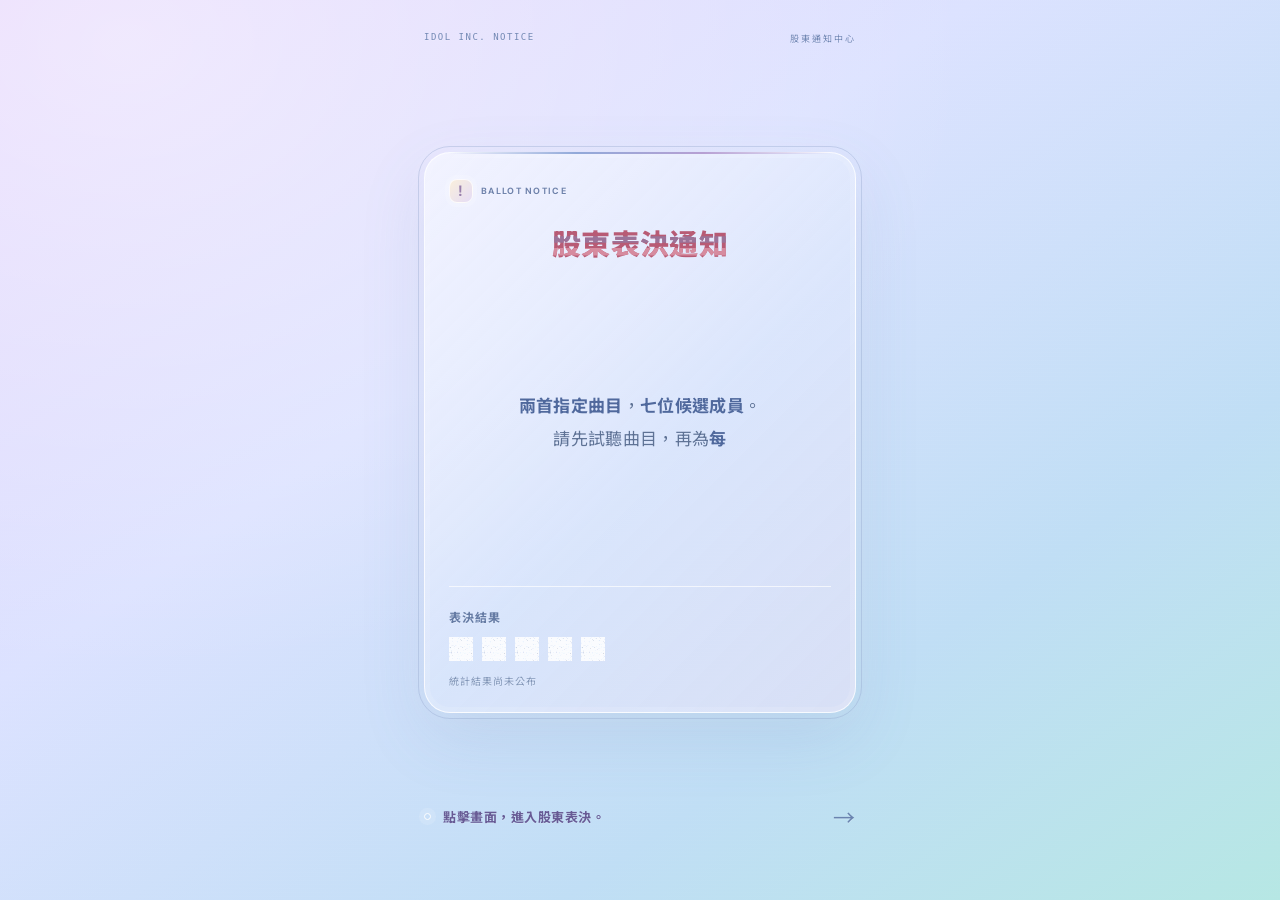
==== commit b84af499: "Add files via upload" ====
--- a/index.html
+++ b/index.html
@@ -5,7 +5,9 @@
   <meta name="viewport" content="width=device-width, initial-scale=1">
   <meta name="theme-color" content="#c0ccec">
   <meta name="description" content="《患上不出道就會死的病》非官方 COS 舞台企劃：股東為七位成員各自選擇一首指定歌曲，完成本期舞台表決。">
-  <title>偶像股份有限公司｜股東指定舞台表決</title>
+  <title>偶像股份有限公司｜舞台選曲投票</title>
+  <link rel="icon" type="image/jpeg" href="assets/團體logo.jpg">
+  <link rel="apple-touch-icon" href="assets/團體logo.jpg">
   <link rel="preconnect" href="https://fonts.googleapis.com">
   <link rel="preconnect" href="https://fonts.gstatic.com" crossorigin>
   <link href="https://fonts.googleapis.com/css2?family=DM+Sans:wght@400;500;600;700&family=Noto+Sans+TC:wght@400;500;600;700;800&display=swap" rel="stylesheet">
@@ -135,7 +137,7 @@
       <span class="briefing-footer"><span class="tap-ring" aria-hidden="true"></span><strong>點擊畫面，進入股東表決。</strong><span class="briefing-arrow" aria-hidden="true">→</span></span>
     </button>
   </section>
-  <div class="scene-wipe" id="scene-wipe" aria-hidden="true"><span id="scene-label">CONNECTING</span></div>
+  <div class="scene-wipe" id="scene-wipe" hidden aria-hidden="true"><span id="scene-label">CONNECTING</span></div>
   <div class="chapter-splash" id="chapter-splash" hidden aria-hidden="true"><span id="chapter-float"></span></div>
   <div class="site-shell">
   <div id="app-shell" hidden inert>
@@ -176,15 +178,15 @@
             <header class="story-heading"><span class="story-kicker">TRACK 01 / 02</span></header>
             <div class="audio-player song-card story-card" aria-label="Bloody Paradise 試聽播放器"><div class="cover-scene"><img class="track-cover" src="assets/bloody-paradise.jpg" width="300" height="300" alt="Bloody Paradise 專輯封面" decoding="async"></div><div class="track-caption"><div class="song-title-row"><h3 id="bloody-story-title">Bloody Paradise</h3><button class="mini-play" type="button" aria-label="播放 Bloody Paradise 試聽" aria-pressed="false">▶</button></div><div class="record-sub">原唱 <strong>ENHYPEN</strong></div><a class="source-link" href="https://music.apple.com/us/album/bloody-paradise/6780548049?i=6780548391" target="_blank" rel="noopener noreferrer">Apple Music ↗</a></div><audio crossorigin="anonymous" preload="none" src="https://audio-ssl.itunes.apple.com/itunes-assets/AudioPreview221/v4/11/aa/8a/11aa8a0e-6556-8e67-6ce0-978a8ee58099/mzaf_10822147013266606627.plus.aac.p.m4a"></audio><p class="mini-status" role="status"></p></div>
             <section class="stage-film" data-video="bloody" aria-label="Bloody Paradise 副歌舞台影片"><div class="film-heading"><span>STAGE FOCUS</span></div><div class="film-screen"><div id="youtube-bloody" class="youtube-slot"></div><div class="film-poster"><img class="film-thumbnail" src="https://i.ytimg.com/vi/Pr-4Nze0OyQ/hqdefault.jpg" width="480" height="360" alt="" aria-hidden="true" decoding="async"><button class="film-play" type="button" aria-label="播放 Bloody Paradise 副歌舞台片段"><span aria-hidden="true">▶</span>觀看舞台</button></div></div><div class="film-meta"><span>Mnet K-POP · M COUNTDOWN</span><a href="https://www.youtube.com/watch?v=Pr-4Nze0OyQ" target="_blank" rel="noopener noreferrer">YouTube ↗</a></div><p class="film-status" role="status"></p><button class="film-replay" type="button" hidden>重新觀看 30 秒 ↻</button></section>
-            <button class="story-next" type="button" data-scroll-track="track-shangri"><span>查閱下一首候選曲目</span><b>Shangri-La 桃源境</b><i aria-hidden="true">↑</i></button>
+            <button class="primary next-step story-next" type="button" data-scroll-track="track-shangri"><span>查閱下一首歌曲</span><svg class="next-arrow" aria-hidden="true" width="18" height="18" viewBox="0 0 24 24" fill="none"><path d="M5 12h14M13 6l6 6-6 6" stroke="currentColor" stroke-width="1.8" stroke-linecap="round" stroke-linejoin="round"/></svg></button>
           </article>
           <article class="track-story shangri-story" id="track-shangri" data-track="shangri" aria-labelledby="shangri-story-title">
             <header class="story-heading"><span class="story-kicker">TRACK 02 / 02</span></header>
-            <div class="audio-player song-card story-card" aria-label="Shangri-La 桃源境 試聽播放器"><div class="cover-scene"><img class="track-cover" src="assets/shangri-la.jpg" width="300" height="300" alt="Shangri-La 桃源境 專輯封面" loading="lazy" decoding="async"></div><div class="track-caption"><div class="song-title-row"><h3 id="shangri-story-title">Shangri-La 桃源境</h3><button class="mini-play" type="button" aria-label="播放 Shangri-La 桃源境 試聽" aria-pressed="false">▶</button></div><div class="record-sub">原唱 <strong>VIXX</strong></div><a class="source-link" href="https://music.apple.com/us/album/shangri-la/1523264405?i=1523264616" target="_blank" rel="noopener noreferrer">Apple Music ↗</a></div><audio crossorigin="anonymous" preload="none" src="https://audio-ssl.itunes.apple.com/itunes-assets/AudioPreview115/v4/96/99/33/9699336d-68ff-3420-0710-d13769732198/mzaf_2957247645363479484.plus.aac.p.m4a"></audio><p class="mini-status" role="status"></p></div>
-            <section class="stage-film" data-video="shangri" aria-label="Shangri-La 桃源境 副歌舞台影片"><div class="film-heading"><span>STAGE FOCUS</span></div><div class="film-screen"><div id="youtube-shangri" class="youtube-slot"></div><div class="film-poster"><img class="film-thumbnail" src="https://i.ytimg.com/vi/jou9CPd7Cnw/hqdefault.jpg" width="480" height="360" alt="" aria-hidden="true" loading="lazy" decoding="async"><button class="film-play" type="button" aria-label="播放 Shangri-La 桃源境 副歌舞台片段"><span aria-hidden="true">▶</span>觀看舞台</button></div></div><div class="film-meta"><span>Mnet K-POP · M COUNTDOWN</span><a href="https://www.youtube.com/watch?v=jou9CPd7Cnw" target="_blank" rel="noopener noreferrer">YouTube ↗</a></div><p class="film-status" role="status"></p><button class="film-replay" type="button" hidden>重新觀看 30 秒 ↻</button></section>
+            <div class="audio-player song-card story-card" aria-label="Shangri-La 試聽播放器"><div class="cover-scene"><img class="track-cover" src="assets/shangri-la.jpg" width="300" height="300" alt="Shangri-La 專輯封面" loading="lazy" decoding="async"></div><div class="track-caption"><div class="song-title-row"><h3 id="shangri-story-title">Shangri-La</h3><button class="mini-play" type="button" aria-label="播放 Shangri-La 試聽" aria-pressed="false">▶</button></div><div class="record-sub">原唱 <strong>VIXX</strong></div><a class="source-link" href="https://music.apple.com/us/album/shangri-la/1523264405?i=1523264616" target="_blank" rel="noopener noreferrer">Apple Music ↗</a></div><audio crossorigin="anonymous" preload="none" src="https://audio-ssl.itunes.apple.com/itunes-assets/AudioPreview115/v4/96/99/33/9699336d-68ff-3420-0710-d13769732198/mzaf_2957247645363479484.plus.aac.p.m4a"></audio><p class="mini-status" role="status"></p></div>
+            <section class="stage-film" data-video="shangri" aria-label="Shangri-La 副歌舞台影片"><div class="film-heading"><span>STAGE FOCUS</span></div><div class="film-screen"><div id="youtube-shangri" class="youtube-slot"></div><div class="film-poster"><img class="film-thumbnail" src="https://i.ytimg.com/vi/jou9CPd7Cnw/hqdefault.jpg" width="480" height="360" alt="" aria-hidden="true" loading="lazy" decoding="async"><button class="film-play" type="button" aria-label="播放 Shangri-La 副歌舞台片段"><span aria-hidden="true">▶</span>觀看舞台</button></div></div><div class="film-meta"><span>Mnet K-POP · M COUNTDOWN</span><a href="https://www.youtube.com/watch?v=jou9CPd7Cnw" target="_blank" rel="noopener noreferrer">YouTube ↗</a></div><p class="film-status" role="status"></p><button class="film-replay" type="button" hidden>重新觀看 30 秒 ↻</button></section>
           </article>
           </div><p class="deck-announcement" id="deck-announcement" role="status" aria-live="polite"></p>
-          <button type="button" id="next-step" class="primary next-step">開始成員表決 <svg class="next-arrow" aria-hidden="true" width="18" height="18" viewBox="0 0 24 24" fill="none"><path d="M5 12h14M13 6l6 6-6 6" stroke="currentColor" stroke-width="1.8" stroke-linecap="round" stroke-linejoin="round"/></svg></button><p class="player-hint">※ 試聽內容由 Apple Music 提供，實際可播放長度與地區限制依平台規定。</p>
+          <button type="button" id="next-step" class="primary next-step">開始成員分配 <svg class="next-arrow" aria-hidden="true" width="18" height="18" viewBox="0 0 24 24" fill="none"><path d="M5 12h14M13 6l6 6-6 6" stroke="currentColor" stroke-width="1.8" stroke-linecap="round" stroke-linejoin="round"/></svg></button><p class="player-hint">※ 試聽內容由 Apple Music 提供，實際可播放長度與地區限制依平台規定。</p>
         </div>
       </section>
       <section hidden class="chapter group-chapter" id="members" aria-labelledby="members-title">
@@ -195,7 +197,7 @@
           <div class="cast-grid" id="cast-grid" aria-label="七位成員各自選曲"></div>
           <div class="stage-grid" aria-label="依曲目彙整的成員選擇結果">
             <div class="stage-panel" data-song="bloody-paradise" id="stage-a"><div class="stage-heading"><span>STAGE 01</span></div><div class="stage-identity"><h3>Bloody Paradise</h3><p class="stage-artist">原唱 <strong>ENHYPEN</strong></p></div><div class="stage-line"></div><div class="assigned-list" id="assigned-a"><p class="empty">等待股東指定成員。</p></div></div>
-            <div class="stage-panel" data-song="shangri-la" id="stage-b"><div class="stage-heading"><span>STAGE 02</span></div><div class="stage-identity"><h3>Shangri-La 桃源境</h3><p class="stage-artist">原唱 <strong>VIXX</strong></p></div><div class="stage-line"></div><div class="assigned-list" id="assigned-b"><p class="empty">等待股東指定成員。</p></div></div>
+            <div class="stage-panel" data-song="shangri-la" id="stage-b"><div class="stage-heading"><span>STAGE 02</span></div><div class="stage-identity"><h3>Shangri-La</h3><p class="stage-artist">原唱 <strong>VIXX</strong></p></div><div class="stage-line"></div><div class="assigned-list" id="assigned-b"><p class="empty">等待股東指定成員。</p></div></div>
           </div>
           <section class="ballot" id="submit" aria-labelledby="submit-heading"><div class="ballot-info"><span class="micro">03 / BALLOT REVIEW</span><strong id="submit-heading">七位成員的舞台，都決定好了嗎？</strong><p id="submit-help">請核對每位成員的個別選曲，七筆選擇將一併送出。</p></div><button type="button" class="primary" id="review-btn" disabled><span>核對選票</span><svg class="next-arrow" aria-hidden="true" width="18" height="18" viewBox="0 0 24 24" fill="none"><path d="M5 12h14M13 6l6 6-6 6" stroke="currentColor" stroke-width="1.8" stroke-linecap="round" stroke-linejoin="round"/></svg></button></section>
           <p class="feedback" id="status" role="status" aria-live="polite" aria-atomic="true"></p>
@@ -203,7 +205,7 @@
       </section>
     </main>
   </div>
-  <dialog id="review-dialog" aria-labelledby="dialog-title" aria-describedby="dialog-description"><div class="dialog-body"><div class="dialog-top"><span class="review-symbol" aria-hidden="true"><svg width="24" height="24" viewBox="0 0 24 24" fill="none"><rect x="5" y="4" width="14" height="17" rx="3" stroke="currentColor" stroke-width="1.6"/><path d="M9 4V3h6v1M9 10h6M9 14l2 2 4-4" stroke="currentColor" stroke-width="1.6" stroke-linecap="round" stroke-linejoin="round"/></svg></span><button type="button" id="close-dialog" aria-label="關閉確認視窗">×</button></div><div class="success-mark" aria-hidden="true">✓</div><h2 id="dialog-title">再次核對選曲</h2><p id="dialog-description">提交後無法修改。</p><div class="review-list"><section class="review-song" data-review-song="bloody-paradise" aria-labelledby="review-title-a"><div class="review-song-head"><img class="review-cover" src="assets/bloody-paradise.jpg" alt="Bloody Paradise 專輯封面" width="44" height="44"><div class="review-song-info"><h3 id="review-title-a">Bloody Paradise</h3><p>原唱 ENHYPEN</p></div><span class="review-count" id="review-count-a"></span></div><div class="review-members" id="review-a" role="list" aria-label="Bloody Paradise 的成員"></div></section><section class="review-song" data-review-song="shangri-la" aria-labelledby="review-title-b"><div class="review-song-head"><img class="review-cover" src="assets/shangri-la.jpg" alt="Shangri-La 桃源境 專輯封面" width="44" height="44"><div class="review-song-info"><h3 id="review-title-b">Shangri-La 桃源境</h3><p>原唱 VIXX</p></div><span class="review-count" id="review-count-b"></span></div><div class="review-members" id="review-b" role="list" aria-label="Shangri-La 桃源境 的成員"></div></section></div><p class="receipt" id="receipt" hidden></p><p class="feedback" id="dialog-status" role="status" aria-live="polite"></p><div class="dialog-actions"><button type="button" class="secondary" id="back-btn">返回調整</button><button type="button" class="primary" id="confirm-btn">確認提交</button></div></div></dialog>
+  <dialog id="review-dialog" aria-labelledby="dialog-title" aria-describedby="dialog-description"><div class="dialog-body"><div class="dialog-top"><span class="review-symbol" aria-hidden="true"><svg width="24" height="24" viewBox="0 0 24 24" fill="none"><rect x="5" y="4" width="14" height="17" rx="3" stroke="currentColor" stroke-width="1.6"/><path d="M9 4V3h6v1M9 10h6M9 14l2 2 4-4" stroke="currentColor" stroke-width="1.6" stroke-linecap="round" stroke-linejoin="round"/></svg></span><button type="button" id="close-dialog" aria-label="關閉確認視窗">×</button></div><div class="success-mark" aria-hidden="true">✓</div><h2 id="dialog-title">再次核對選曲</h2><p id="dialog-description">提交後無法修改。</p><div class="review-list"><section class="review-song" data-review-song="bloody-paradise" aria-labelledby="review-title-a"><div class="review-song-head"><img class="review-cover" src="assets/bloody-paradise.jpg" alt="Bloody Paradise 專輯封面" width="44" height="44"><div class="review-song-info"><h3 id="review-title-a">Bloody Paradise</h3><p>原唱 ENHYPEN</p></div><span class="review-count" id="review-count-a"></span></div><div class="review-members" id="review-a" role="list" aria-label="Bloody Paradise 的成員"></div></section><section class="review-song" data-review-song="shangri-la" aria-labelledby="review-title-b"><div class="review-song-head"><img class="review-cover" src="assets/shangri-la.jpg" alt="Shangri-La 專輯封面" width="44" height="44"><div class="review-song-info"><h3 id="review-title-b">Shangri-La</h3><p>原唱 VIXX</p></div><span class="review-count" id="review-count-b"></span></div><div class="review-members" id="review-b" role="list" aria-label="Shangri-La 的成員"></div></section></div><p class="receipt" id="receipt" hidden></p><p class="feedback" id="dialog-status" role="status" aria-live="polite"></p><div class="dialog-actions"><button type="button" class="secondary" id="back-btn">返回調整</button><button type="button" class="primary" id="confirm-btn">確認提交</button></div></div></dialog>
   </div>
 
   <footer class="soundcloud-source site-footer" aria-label="背景音樂與活動資訊">
@@ -232,7 +234,6 @@
     const names=window.VoteService?.MEMBERS?Object.entries(VoteService.MEMBERS).map(([id,member])=>({id,...member})):Array.from({length:7},(_,i)=>({id:`member-${String(i+1).padStart(2,'0')}`,num:String(i+1).padStart(2,'0'),name:'角色名稱'}));
     const STORAGE_KEY='debut-or-die:pre-vote-group-v1';
     const LOCAL_TESTING=location.protocol==='file:'||['localhost','127.0.0.1','[::1]'].includes(location.hostname);
-    const LOCAL_RESET_KEY=STORAGE_KEY+':local-reset-v1';
     const $=id=>document.getElementById(id);
     const assignments=Object.fromEntries(names.map(m=>[m.id,null]));
     let pending=null,receipt=null,busy=false;
@@ -348,10 +349,6 @@
       finally{dialog.classList.remove('sending');busy=false;$('confirm-btn').disabled=!!receipt;$('confirm-btn').textContent=receipt?'已完成 ✓':'重試確認';render();}
     });
     try{
-      if(LOCAL_TESTING&&!localStorage.getItem(LOCAL_RESET_KEY)){
-        localStorage.removeItem(STORAGE_KEY);localStorage.setItem(LOCAL_RESET_KEY,'1');
-        status('本機投票紀錄已重設，可以重新測試。','info');
-      }
       const saved=JSON.parse(localStorage.getItem(STORAGE_KEY)||'null');
       if(saved&&saved.assignments){for(const member of names){if(songs[saved.assignments[member.id]])assignments[member.id]=saved.assignments[member.id];}}
       if(saved?.pending&&window.VoteService?.isValidGroupVote(saved.pending)){pending=saved.pending;for(const m of names)assignments[m.id]=pending.assignments[m.id];status('上一張選票尚未取得成功確認，請重試同一張選票。','info');}
@@ -368,12 +365,11 @@
       const wipe=$('scene-wipe'),splash=$('chapter-splash'),floating=$('chapter-float');let heading;
       $('scene-label').textContent=label;
       try{
-        if(!reducedMotion)wipe.classList.add('active');
+        if(!reducedMotion){wipe.hidden=false;wipe.classList.add('active');}
         await delay(reducedMotion?0:SHUTTER_CLOSE_MS);heading=action();
         if(!reducedMotion){
           floating.innerHTML=heading.innerHTML;splash.hidden=false;heading.style.opacity='0';
-          await delay(SHUTTER_MS-SHUTTER_CLOSE_MS+20);wipe.classList.remove('active');
-          await delay(520);
+          await delay(SHUTTER_MS-SHUTTER_CLOSE_MS+20);wipe.hidden=true;wipe.classList.remove('active');
           animatePage(heading.closest('section'));
           const flights=Array.from(floating.children).map((part,index)=>{
             const destination=heading.children[index].getBoundingClientRect(),origin=part.getBoundingClientRect();
@@ -382,11 +378,11 @@
             const scale=destination.width/origin.width;
             return part.animate([{transform:'translate(0,0) scale(1)'},{transform:`translate(${dx}px,${dy}px) scale(${scale})`}],{duration:720,easing:'cubic-bezier(.22,.75,.2,1)',fill:'forwards'});
           });
-          const veil=splash.animate([{backgroundColor:'#ccd9f2'},{backgroundColor:'transparent'}],{duration:650,fill:'forwards'});
+          const veil=splash.animate([{backgroundColor:'#ccd9f2'},{backgroundColor:'transparent'}],{duration:480,fill:'forwards'});
           await Promise.all(flights.map(flight=>flight.finished));heading.style.opacity='';splash.hidden=true;flights.forEach(flight=>flight.cancel());veil.cancel();
         }
         if(reducedMotion)animatePage(heading.closest('section'));heading.tabIndex=-1;heading.focus({preventScroll:true});
-      }finally{if(heading)heading.style.opacity='';splash.hidden=true;wipe.classList.remove('active');transitioning=false;}
+      }finally{if(heading)heading.style.opacity='';splash.hidden=true;wipe.hidden=true;wipe.classList.remove('active');splash.getAnimations().forEach(animation=>animation.cancel());floating.replaceChildren();transitioning=false;}
     }
     function animatePage(target){
       target.classList.remove('content-enter');void target.offsetWidth;target.classList.add('content-enter');
--- a/listening.css
+++ b/listening.css
@@ -151,3 +151,9 @@
 #listen .story-next{width:max-content;max-width:100%;margin:22px auto 0;padding:13px 18px;gap:5px 18px;border-radius:999px;text-align:center}
 #listen .story-next span,#listen .story-next b{justify-self:center}
 #listen .chapter-title{margin-bottom:18px}
+
+/* Match both navigation buttons and release transition compositor layers. */
+#listen .story-next{display:flex;align-items:center;justify-content:center;gap:10px;width:max-content;max-width:100%;min-height:48px;padding:12px 24px;margin:22px auto 12px;background:linear-gradient(115deg,#f1f7ff,#d8e4fb 45%,#e2dafa);font-size:16px;line-height:1.5;letter-spacing:1px}
+#listen .story-next span{font:inherit;letter-spacing:inherit}
+#listen .story-next .next-arrow{flex:none}
+#scene-wipe:not(.active):before,#scene-wipe:not(.active):after{animation:none;box-shadow:none}
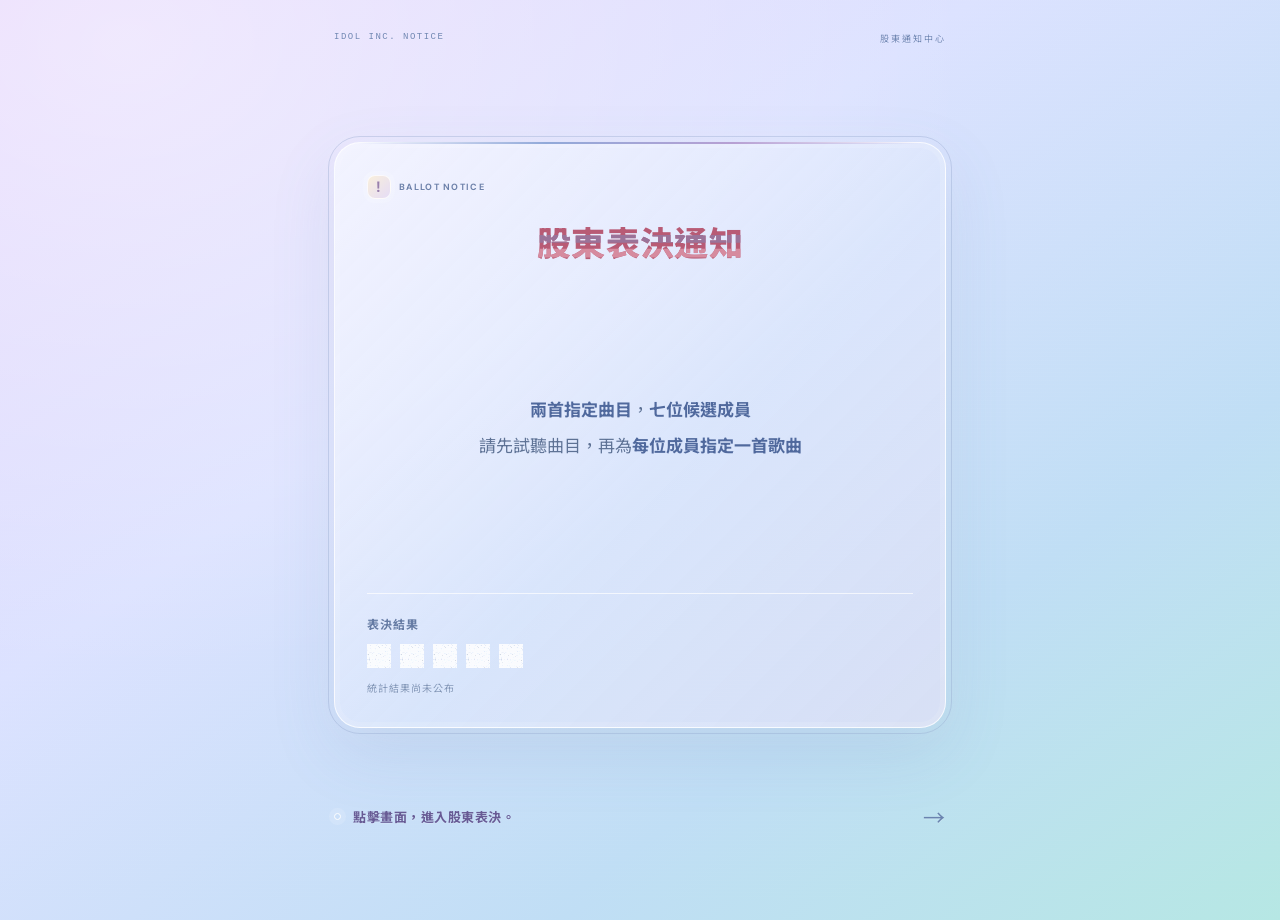
==== commit a64e8928: "Add files via upload" ====
--- a/index.html
+++ b/index.html
@@ -232,7 +232,9 @@
     'use strict';
     const songs=Object.freeze({'bloody-paradise':'A','shangri-la':'B'});
     const names=window.VoteService?.MEMBERS?Object.entries(VoteService.MEMBERS).map(([id,member])=>({id,...member})):Array.from({length:7},(_,i)=>({id:`member-${String(i+1).padStart(2,'0')}`,num:String(i+1).padStart(2,'0'),name:'角色名稱'}));
-    const STORAGE_KEY='debut-or-die:pre-vote-group-v1';
+    // Fixed round ID: reloading must retain this round's ballot.
+    const LEGACY_STORAGE_KEY='debut-or-die:pre-vote-group-v1';
+    const STORAGE_KEY=LEGACY_STORAGE_KEY+':round-20261025-2';
     const LOCAL_TESTING=location.protocol==='file:'||['localhost','127.0.0.1','[::1]'].includes(location.hostname);
     const $=id=>document.getElementById(id);
     const assignments=Object.fromEntries(names.map(m=>[m.id,null]));
@@ -349,6 +351,9 @@
       finally{dialog.classList.remove('sending');busy=false;$('confirm-btn').disabled=!!receipt;$('confirm-btn').textContent=receipt?'已完成 ✓':'重試確認';render();}
     });
     try{
+      // Remove only this poll's previous browser record; preserve this round.
+      localStorage.removeItem(LEGACY_STORAGE_KEY);
+      localStorage.removeItem(LEGACY_STORAGE_KEY+':local-reset-v1');
       const saved=JSON.parse(localStorage.getItem(STORAGE_KEY)||'null');
       if(saved&&saved.assignments){for(const member of names){if(songs[saved.assignments[member.id]])assignments[member.id]=saved.assignments[member.id];}}
       if(saved?.pending&&window.VoteService?.isValidGroupVote(saved.pending)){pending=saved.pending;for(const m of names)assignments[m.id]=pending.assignments[m.id];status('上一張選票尚未取得成功確認，請重試同一張選票。','info');}
@@ -480,11 +485,11 @@
         {text:'兩首指定曲目',className:'mission-body mission-emphasis'},
         {text:'，',className:'mission-body'},
         {text:'七位候選成員',className:'mission-body mission-emphasis'},
-        {text:'。\n請先試聽曲目，再為',className:'mission-body'},
+        {text:'\n請先試聽曲目，再為',className:'mission-body'},
         {text:'每位成員指定一首歌曲',className:'mission-body mission-emphasis'},
-        {text:'。\n完成七筆選擇後，',className:'mission-body'},
+        {text:'\n完成七筆選擇後，',className:'mission-body'},
         {text:'提交股東決議',className:'mission-body mission-emphasis'},
-        {text:'。',className:'mission-body'}
+        {text:'',className:'mission-body'}
       ];
       const mission=missionParts.map(part=>part.text).join('');
       const missionNodes=missionParts.map(part=>{const node=document.createElement('span');node.className=part.className;return node;});
--- a/listening.css
+++ b/listening.css
@@ -157,3 +157,112 @@
 #listen .story-next span{font:inherit;letter-spacing:inherit}
 #listen .story-next .next-arrow{flex:none}
 #scene-wipe:not(.active):before,#scene-wipe:not(.active):after{animation:none;box-shadow:none}
+
+/* Shared sizing and typography for both listening navigation actions. */
+#listen .story-next,#listen #next-step{display:flex;align-items:center;justify-content:center;gap:10px;width:224px;max-width:100%;height:50px;min-height:50px;padding:12px 24px;margin:22px auto 12px;border-radius:999px;font:700 16px/24px var(--sans);letter-spacing:1px;white-space:nowrap}
+#listen .story-next span,#listen #next-step span{font:inherit;letter-spacing:inherit}
+#listen .story-next .next-arrow,#listen #next-step .next-arrow{display:block;flex:none;width:18px;height:18px}
+
+/* Tablet and desktop layouts share the existing mobile flow and controls. */
+@media(min-width:640px){
+ body{padding:0}
+ .site-shell{width:100%;max-width:none;min-height:100vh}
+ #app-shell{max-width:none;width:100%}
+ .site-shell .masthead{max-width:none;width:100%;border-bottom:1px solid #ffffffb3}
+ .site-shell .wrap{width:100%;max-width:1180px;padding-left:36px;padding-right:36px;margin-inline:auto;border:0;border-radius:0}
+ .masthead .mast-main{height:70px;border-bottom:0}
+ .masthead .brand .header-emblem{width:44px;height:44px}
+ .masthead .brand-wordmark{font-size:18px}
+ .masthead .brand-wordmark small{font-size:9px}
+ #listen,#members{padding-top:34px}
+ #listen .chapter-title h2,#members .chapter-title h2{font-size:34px}
+ #listen .chapter-content{display:grid;grid-template-columns:minmax(0,1fr) auto;align-items:center;gap:26px 24px}
+ #listen .chapter-title{padding:0;margin:0}
+ #listen .listening-nav{margin:0;justify-self:end;align-self:center}
+ #listen .track-deck{grid-column:1/-1;margin:0;padding:22px;border:1px solid #ffffffa8;border-radius:30px;background:#ffffff20;min-width:0}
+ #listen .track-deck:before{inset:0;border-radius:inherit}
+ #listen #next-step{grid-column:1/-1;margin:0 auto 14px}
+ #listen .story-heading{margin:0 0 20px}
+ #listen .story-card{padding:20px;grid-template-columns:84px minmax(0,1fr);gap:20px;border-radius:24px}
+ #listen .story-card .track-cover{width:84px;height:84px}
+ #listen .story-card .song-title-row h3{font-size:24px}
+ #listen .story-card .record-sub{font-size:12px}
+ #listen .story-card .source-link{font-size:11px}
+ .film-screen{aspect-ratio:16/9;border-radius:24px}
+ .film-heading>span,.story-kicker{font-size:11px}
+ .film-meta{font-size:11px;margin-top:12px}
+ #members .back-listen{margin:0 0 20px}
+ #members .chapter-title{margin-bottom:20px}
+ #members .cast-grid{display:grid;grid-template-columns:repeat(7,minmax(0,1fr));grid-auto-rows:auto;gap:14px;min-height:144px;padding:20px 10px 34px;align-items:start;align-content:center}
+ #members .cast-card{width:auto;min-width:0}
+ #members .cast-number{width:64px;height:64px}
+ #members .member-title{font-size:13px;margin-top:12px}
+ #members .cast-grid.all-assigned{min-height:78px;padding:12px 0 24px}
+ #members .bank-empty{grid-column:1/-1;margin:8px 0}
+ #members .stage-grid{gap:24px}
+ #members .stage-panel{min-height:280px;padding:24px;border-radius:24px;grid-template-rows:20px 84px 1px minmax(110px,auto)}
+ #members .stage-heading{font-size:11px}
+ #members .stage-panel .stage-identity h3{font-size:24px}
+ #members .stage-artist,#members .stage-artist strong{font-size:12px}
+ #members .assigned-list{display:flex;flex-wrap:wrap;align-content:flex-start;justify-content:center;gap:16px;padding-top:20px;min-height:100px}
+ #members .stage-avatar{width:56px;height:56px;flex-basis:56px}
+ #members .ballot{margin-top:28px}
+ .site-footer.soundcloud-source{width:calc(100% - 72px);max-width:1108px;padding:16px 0 20px;margin:20px auto 0}
+ .site-footer .bgm-toggle{right:0;top:28px}
+ .site-footer .event-promo{max-width:520px;margin-inline:auto}
+ .site-footer .local-test-tools{margin-top:18px}
+}
+@media(min-width:1024px){
+ .site-shell .wrap{padding-left:48px;padding-right:48px}
+ #listen,#members{padding-top:40px}
+ #listen .chapter-content{gap:30px}
+ #listen .chapter-title h2,#members .chapter-title h2{font-size:40px;letter-spacing:-1.2px}
+ #listen .track-deck{padding:26px 28px}
+ #listen .track-story{display:grid;grid-template-columns:minmax(260px,.85fr) minmax(0,1.35fr);grid-template-areas:'kicker kicker' 'song film' 'next next';gap:20px 30px;padding:0}
+ #listen .story-heading{grid-area:kicker;margin:0}
+ #listen .story-card{grid-area:song;display:flex;flex-direction:column;justify-content:center;gap:22px;min-height:320px;padding:28px 22px;align-self:stretch;text-align:center;background:linear-gradient(145deg,#ffffffed,#f4f5ffdc)}
+ #listen .story-card .track-cover{width:144px;height:144px;border-radius:14px;box-shadow:0 12px 26px #53688824}
+ #listen .track-caption{width:100%;min-width:0}
+ #listen .story-card .song-title-row{justify-content:center;gap:12px}
+ #listen .story-card .song-title-row h3{font-size:24px}
+ #listen .story-card .mini-play{width:44px;height:44px;flex-basis:44px}
+ #listen .story-card .source-link{text-align:center;margin-top:8px}
+ #listen .story-card .record-sub{margin-top:10px}
+ #listen .stage-film{grid-area:film;min-width:0;margin:0;align-self:center}
+ #listen .story-next{grid-area:next;margin:0 auto 2px}
+ #listen .film-screen{box-shadow:0 16px 36px #5d79b51c}
+ #listen .film-play{padding:14px 24px;font-size:15px}
+ #members .cast-grid{max-width:940px;margin-inline:auto;gap:20px}
+ #members .cast-number{width:72px;height:72px}
+ #members .stage-panel{min-height:306px;padding:28px;grid-template-rows:20px 94px 1px minmax(120px,auto)}
+ #members .stage-panel .stage-identity h3{font-size:28px}
+ #members .stage-avatar{width:64px;height:64px;flex-basis:64px}
+ .site-footer.soundcloud-source{width:calc(100% - 96px);max-width:1084px;display:grid;grid-template-columns:minmax(0,1fr) minmax(300px,.85fr);column-gap:48px;align-items:start}
+ .site-footer:before{grid-column:1/-1;margin-bottom:12px}
+ .site-footer .music-details{grid-column:1;grid-row:2}
+ .site-footer #bgm-status{grid-column:1;grid-row:3}
+ .site-footer .disclaimer{grid-column:1;grid-row:5}
+ .site-footer .music-details[open]+.bgm-widget{grid-column:1;grid-row:4}
+ .site-footer.soundcloud-source>.event-promo{grid-column:2;grid-row:2/6;margin:0;max-width:none;width:100%;padding:20px}
+ .site-footer .local-test-tools{grid-column:1/-1}
+ .site-footer .bgm-toggle{right:auto;left:calc((100% - 48px)/1.85 - 80px);top:28px}
+ #review-dialog{width:min(500px,calc(100% - 48px))}
+ #review-dialog .dialog-body{padding:26px}
+ #review-dialog .review-song{padding:18px}
+ #review-dialog .review-face{width:50px;height:50px}
+ #review-dialog .review-name{font-size:12px}
+ #review-dialog .dialog-actions{bottom:-26px}
+}
+@media(min-width:1024px) and (min-height:700px){
+ #briefing-scene{max-width:660px;padding-top:80px;padding-bottom:110px}
+ #briefing-scene .mission-panel{padding:32px;min-height:min(65dvh,590px)}
+ #briefing-scene .mission-lead{font-size:34px}
+ #briefing-scene .mission-body{font-size:18px;line-height:2}
+ #briefing-scene .briefing-meta,#briefing-scene .briefing-footer{left:24px;right:24px}
+}
+
+/* Keep the three briefing lines intact on narrow screens. */
+#briefing-scene .mission-panel{container-type:inline-size}
+#briefing-scene .mission-detail{white-space:pre;letter-spacing:0}
+#briefing-scene .mission-detail .mission-body{font-size:clamp(10px,4.45cqi,17px);line-height:2.1;letter-spacing:0}
+.system-intro .site-footer .bgm-toggle{left:auto;right:16px;width:auto}
